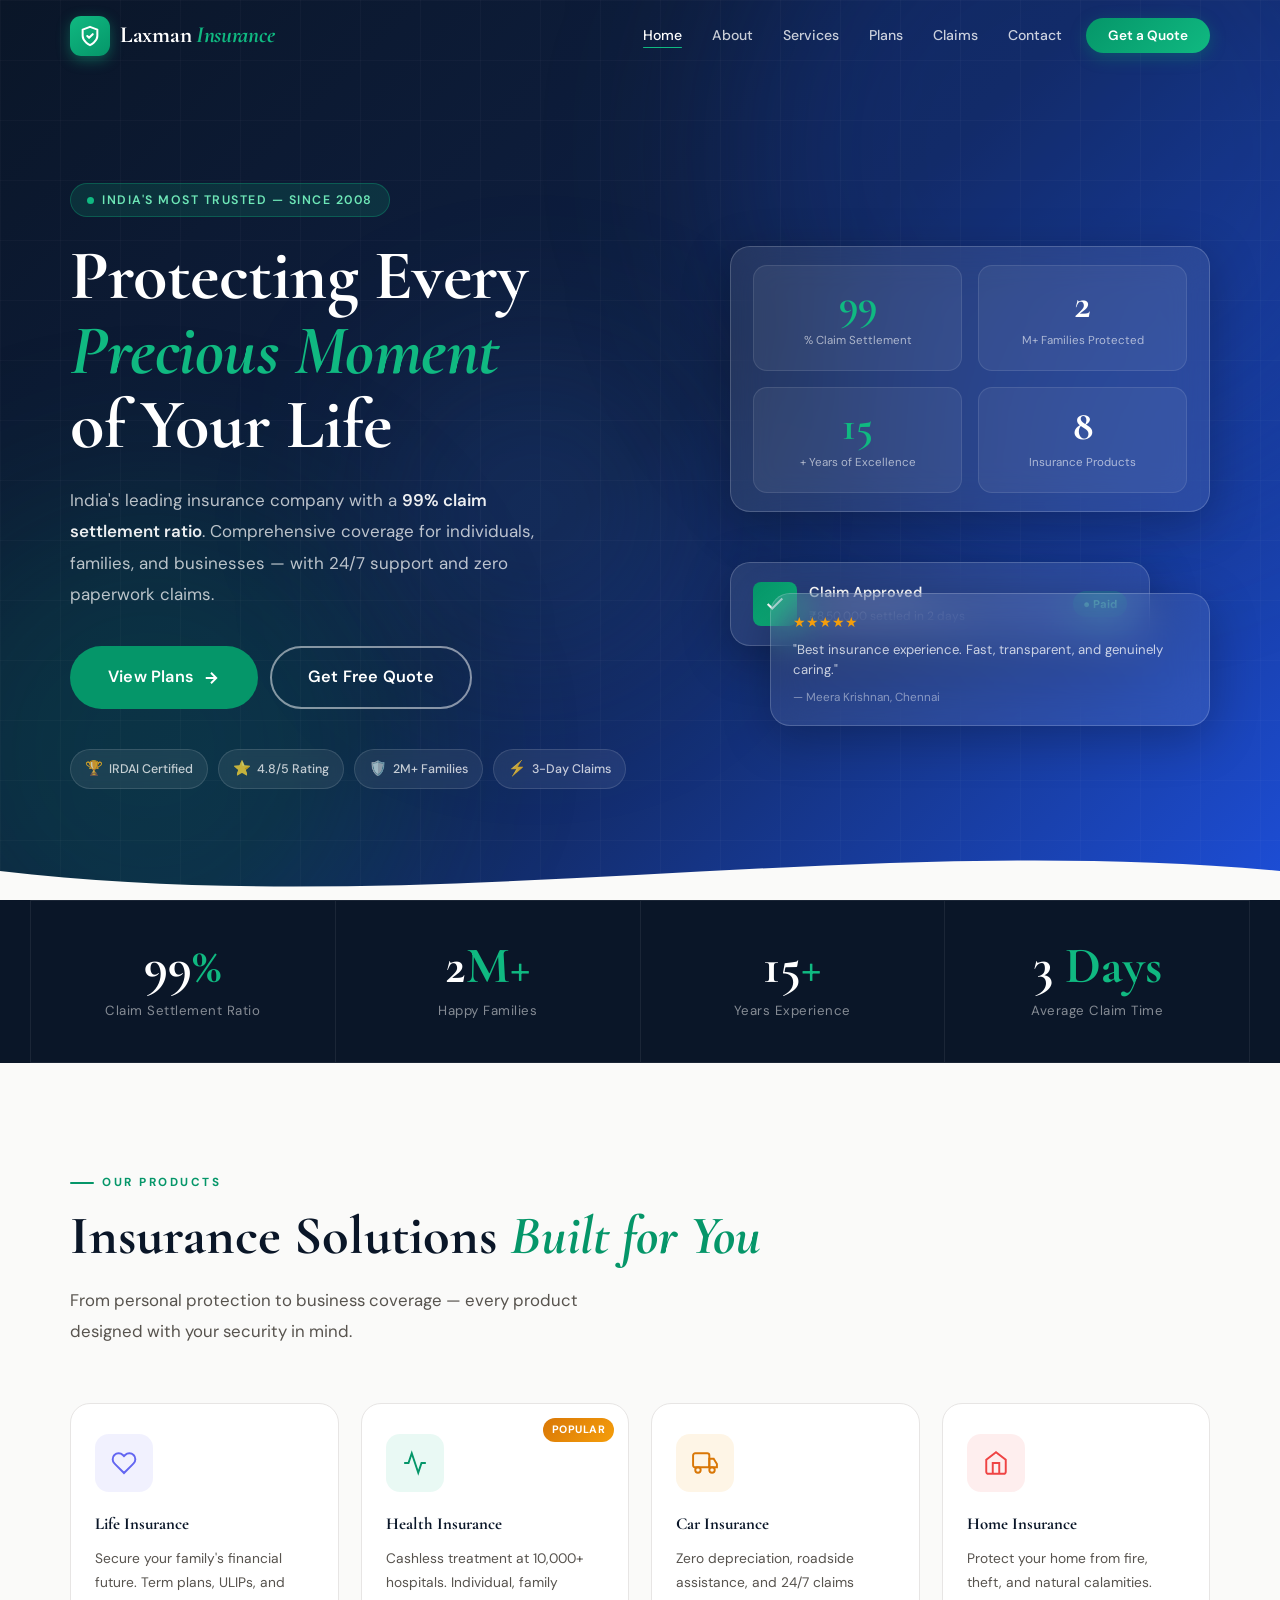
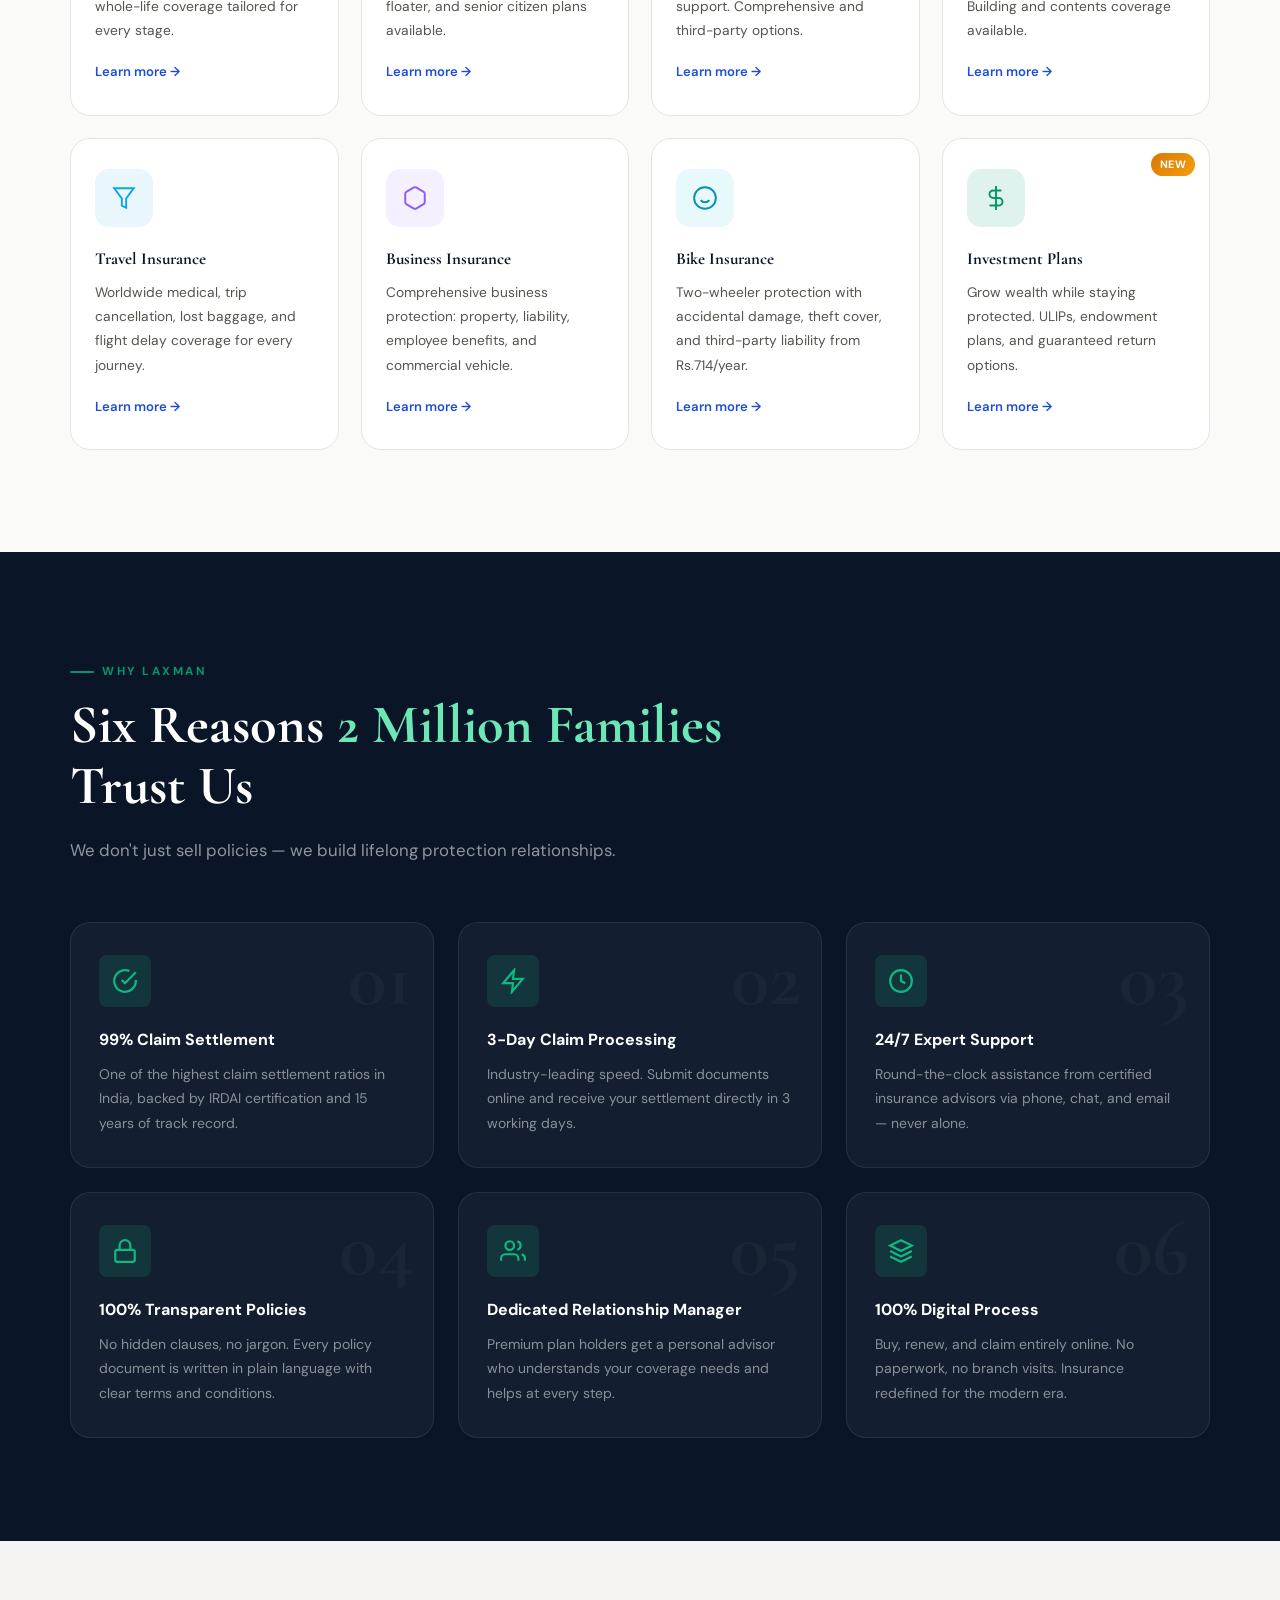
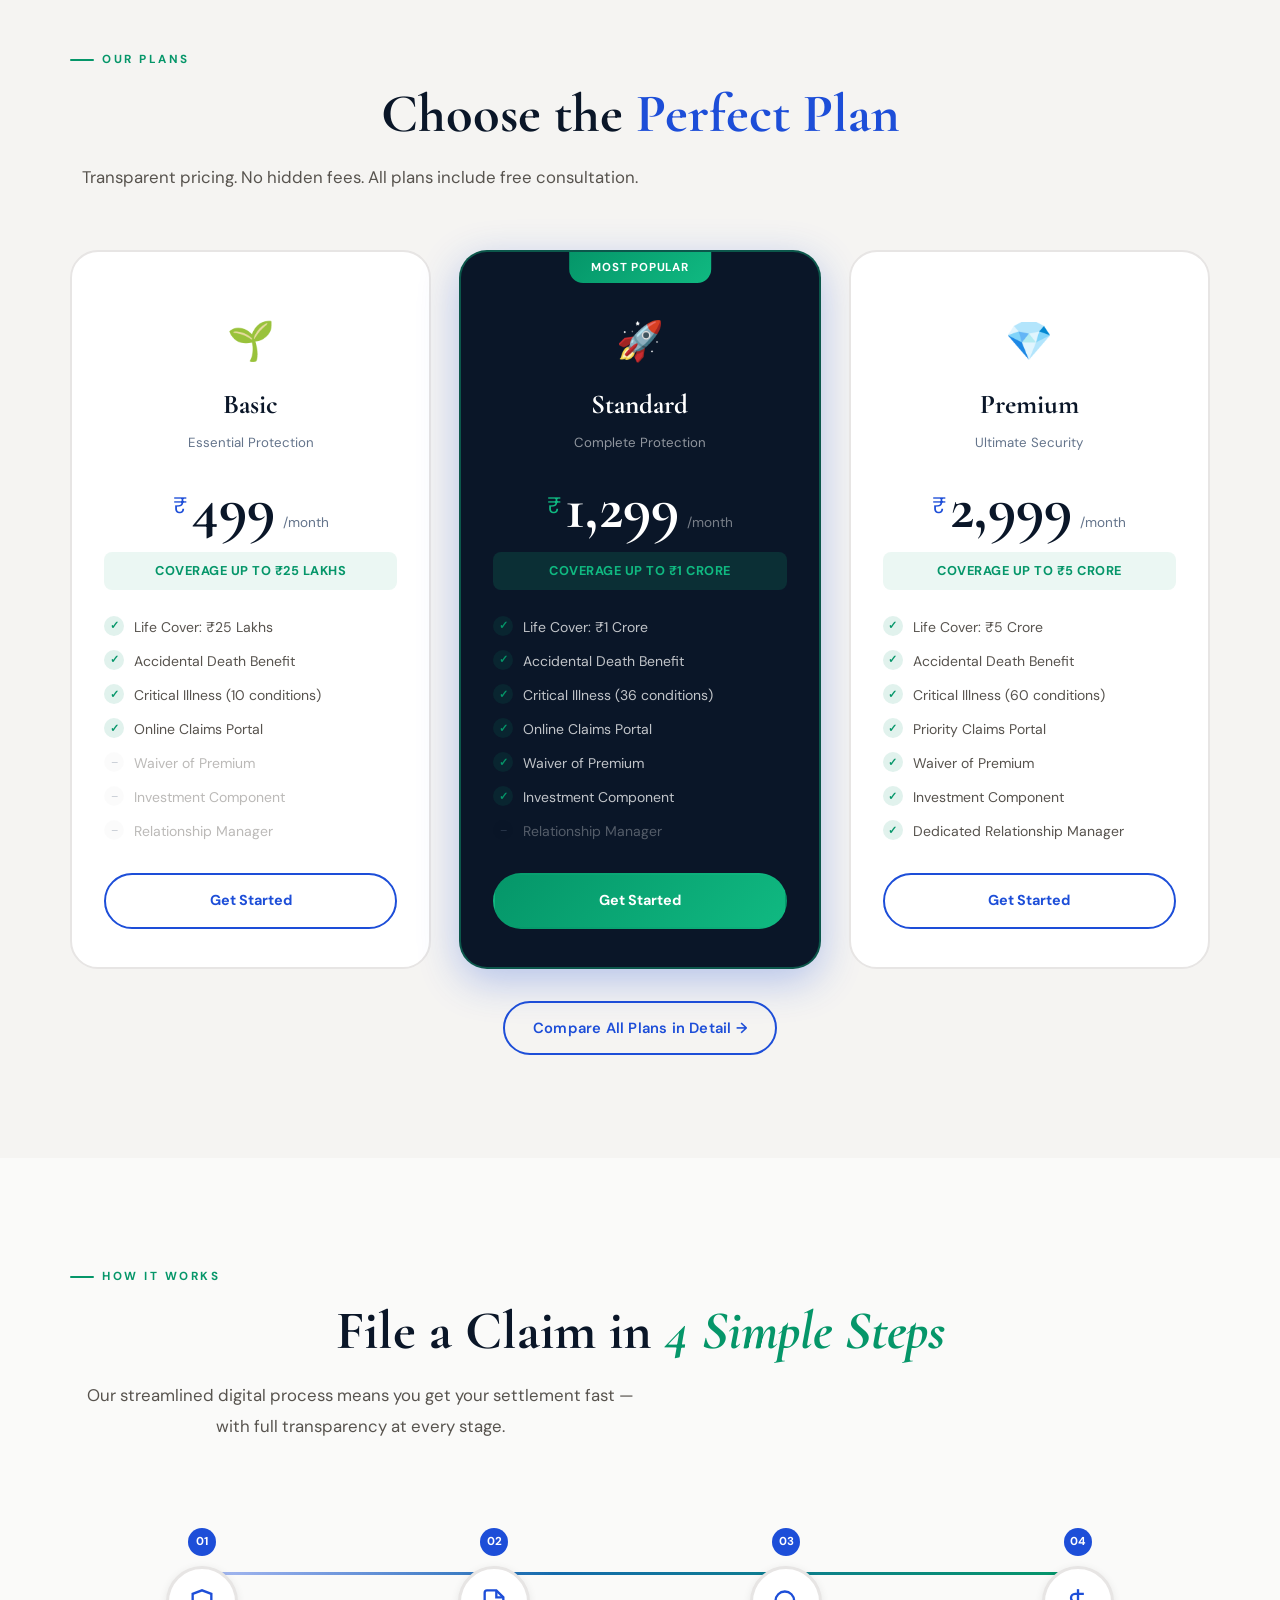
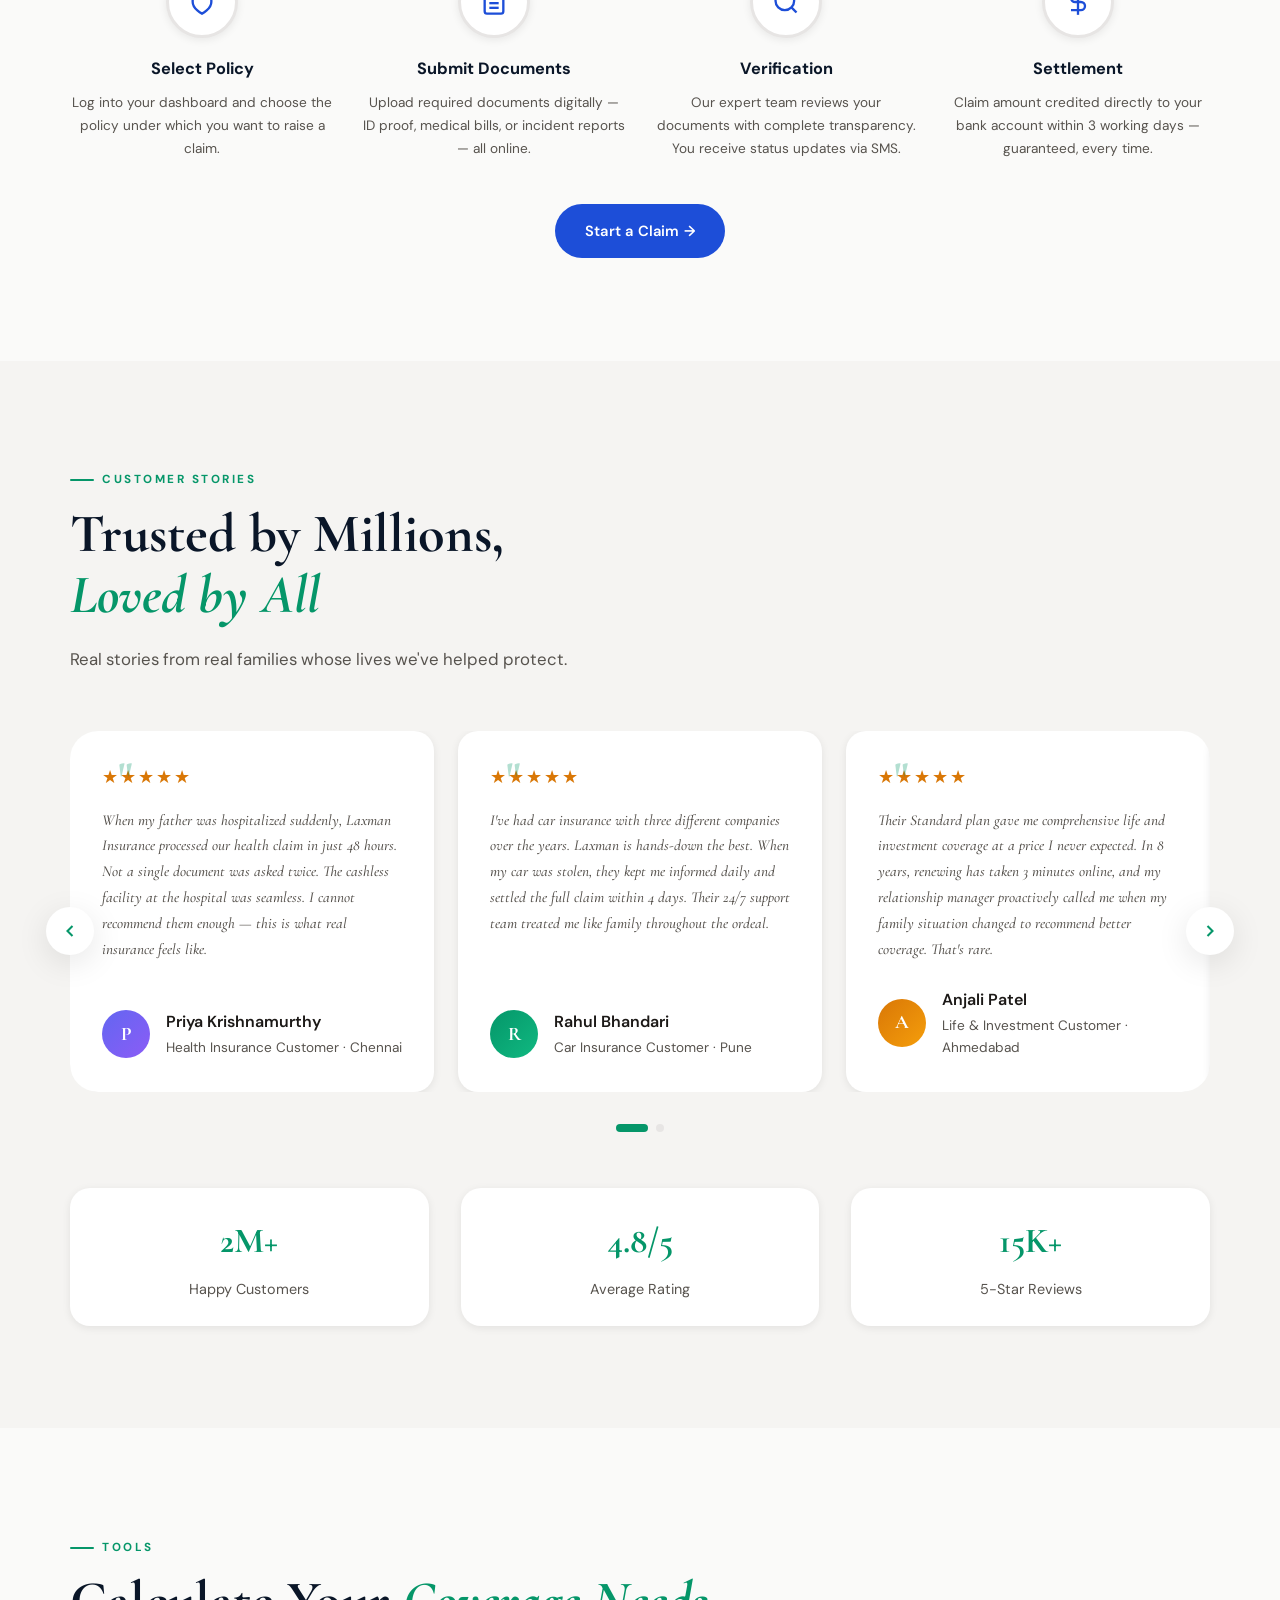
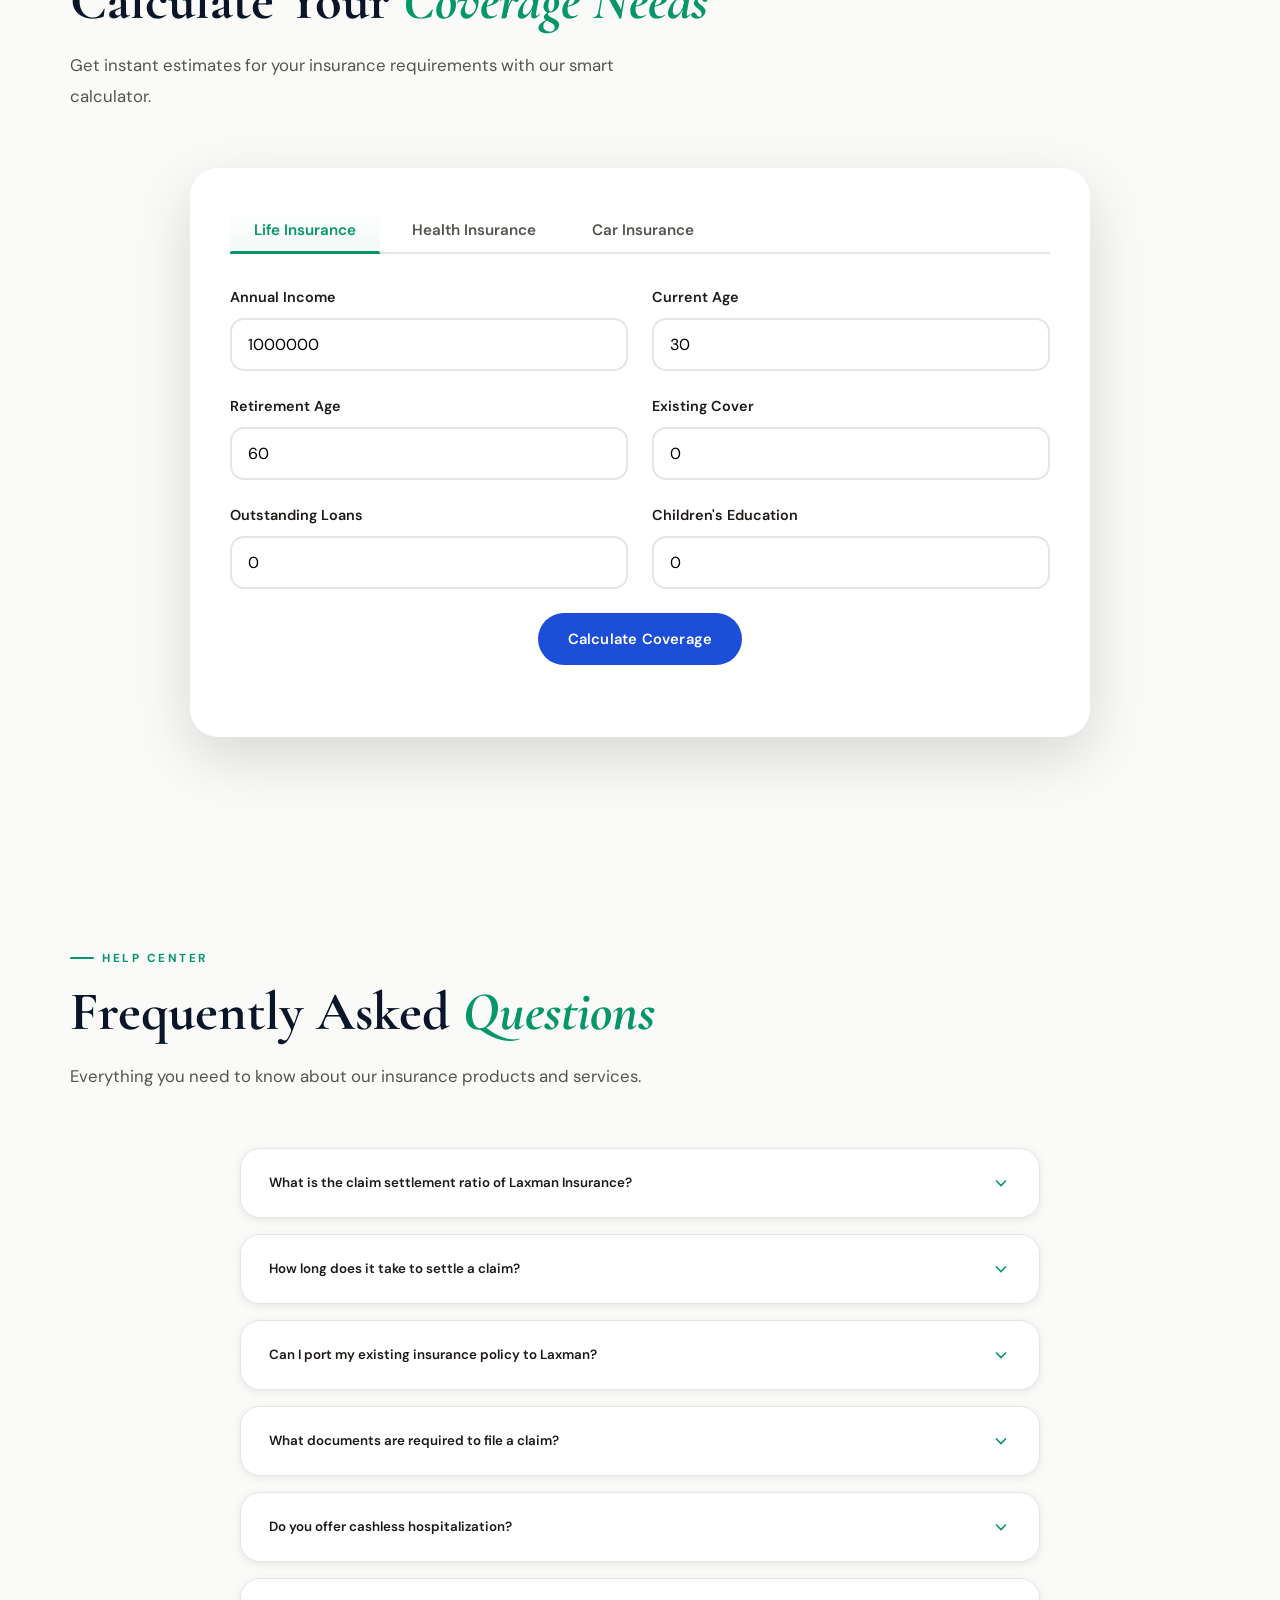
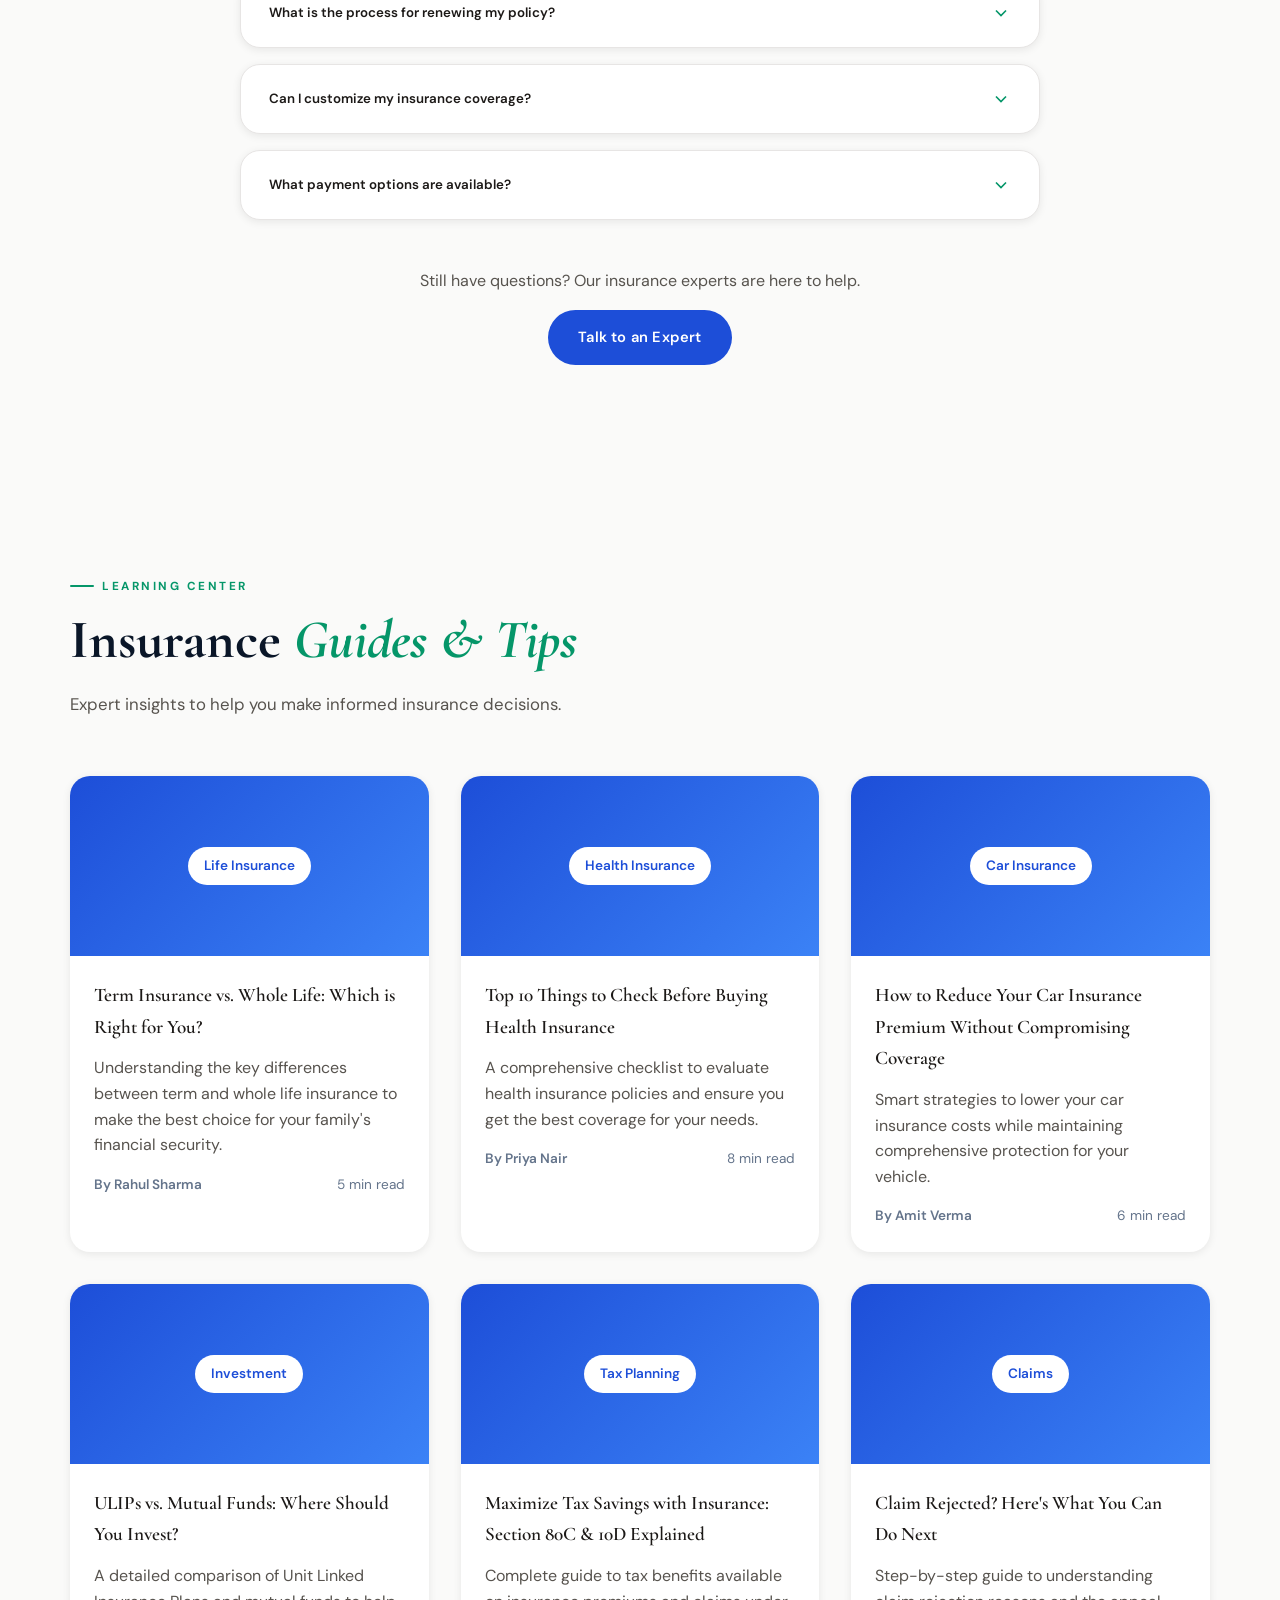
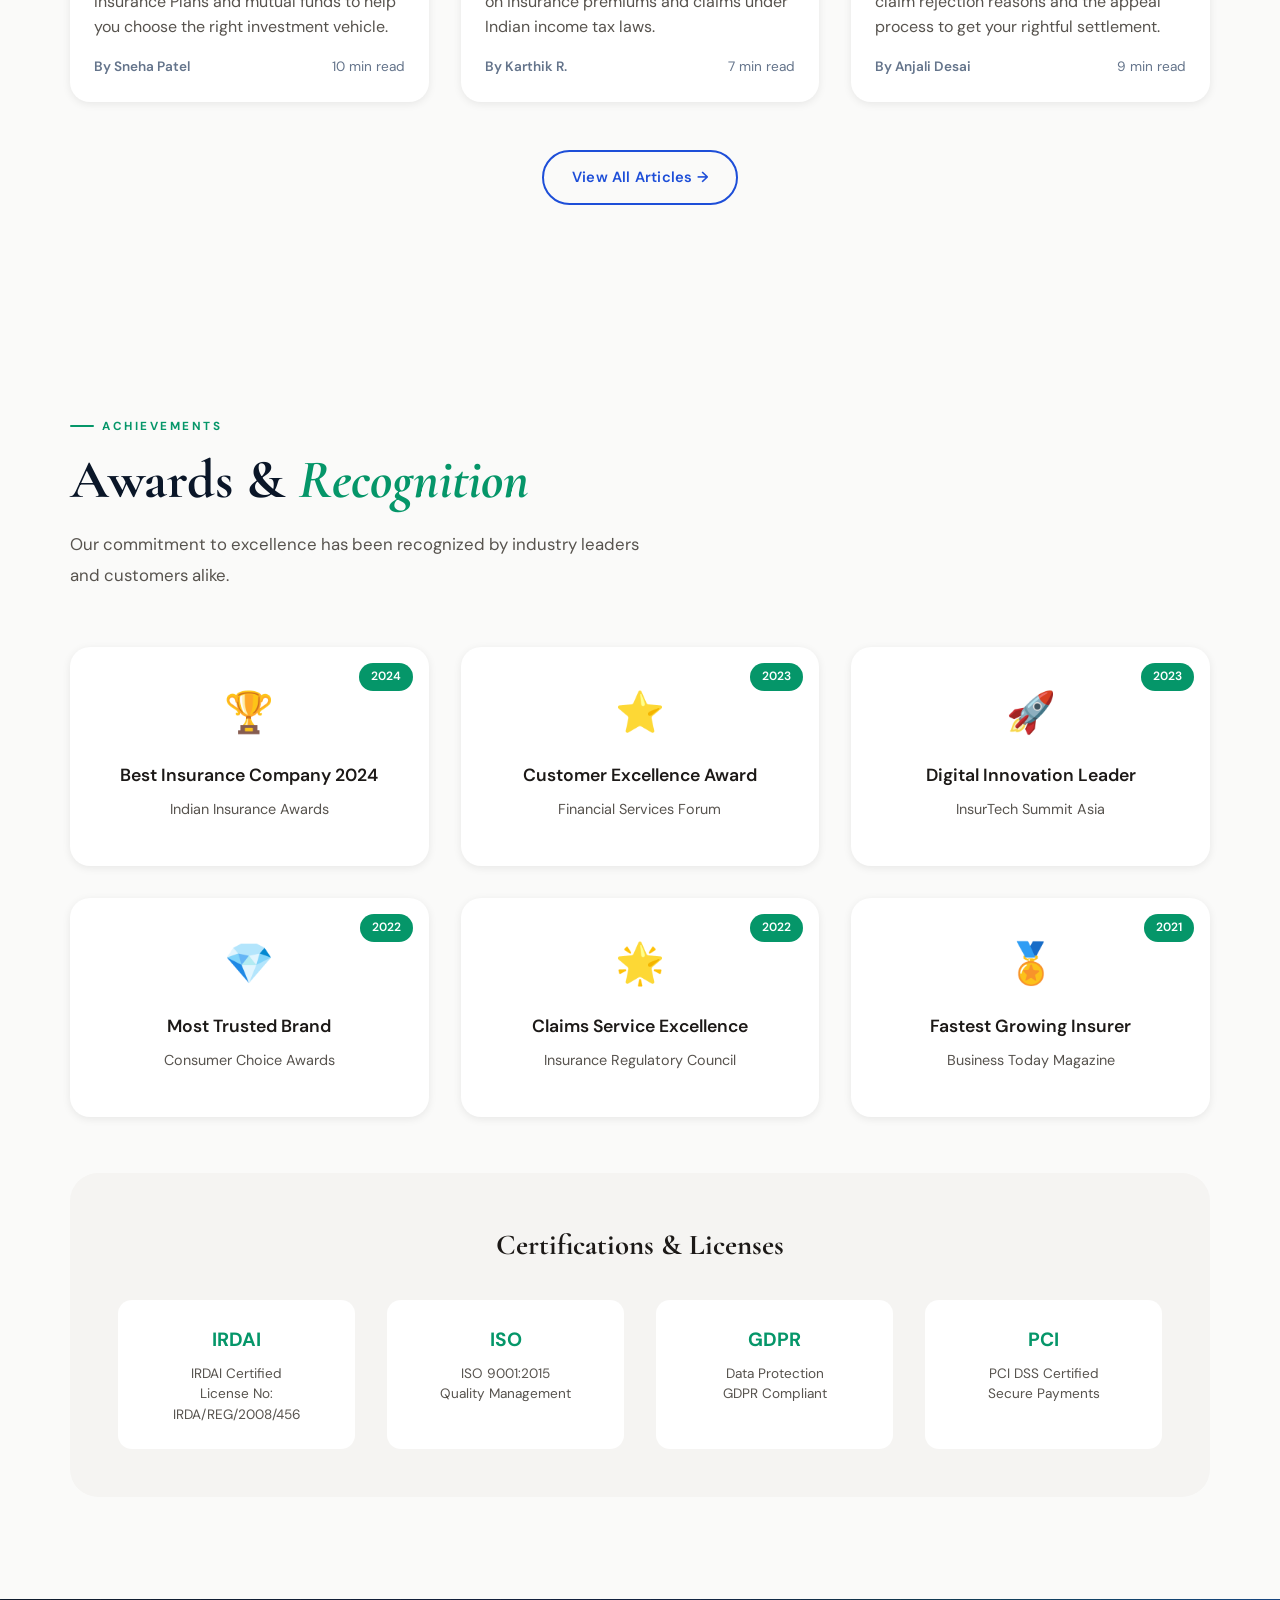
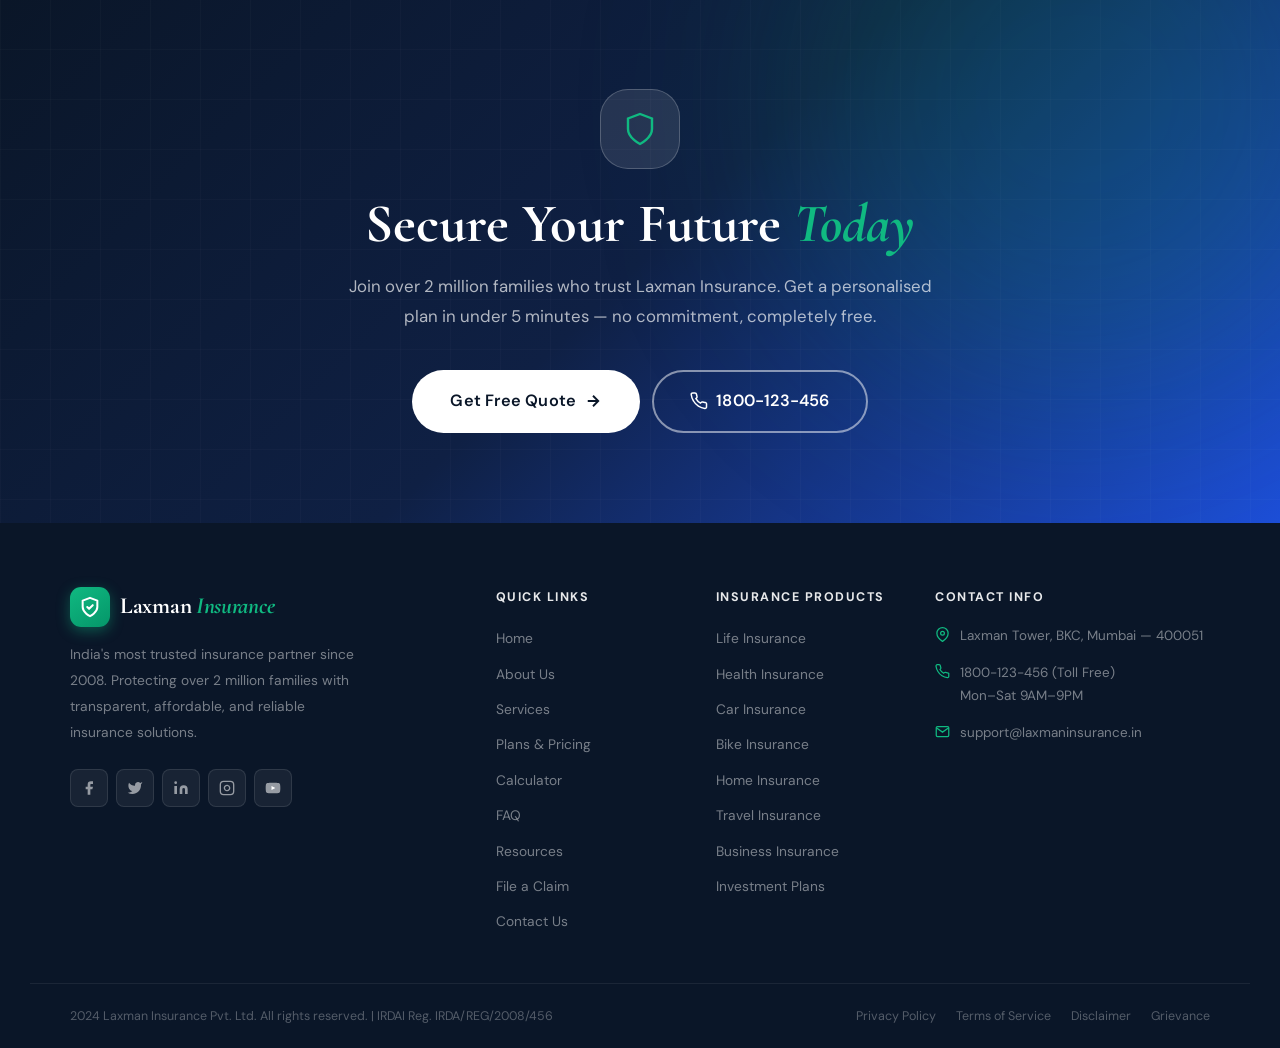
==== index.html @ ccdeed7c "testimonial section are updated" ====
<!DOCTYPE html>
<html lang="en">
<head>
  <meta charset="UTF-8"/>
  <meta name="viewport" content="width=device-width, initial-scale=1.0"/>
  <title>Laxman Insurance — Complete Protection for Every Stage of Life</title>
  <meta name="description" content="India's most trusted insurance company. 99% claim settlement, 2M+ families protected. Life, Health, Car, Home, Travel & Business Insurance."/>
  <link rel="preconnect" href="https://fonts.googleapis.com"/>
  <link rel="preconnect" href="https://fonts.gstatic.com" crossorigin/>
  <link href="https://fonts.googleapis.com/css2?family=Cormorant+Garamond:ital,wght@0,500;0,600;0,700;1,400;1,600&family=DM+Sans:opsz,wght@9..40,300;9..40,400;9..40,500;9..40,600;9..40,700&display=swap" rel="stylesheet"/>
  <link rel="stylesheet" href="css/style.css"/>
</head>
<body>

<!-- NAVBAR -->
<nav class="navbar" id="navbar">
  <div class="nav-container">
    <a href="index.html" class="nav-logo">
      <span class="logo-shield">
        <svg viewBox="0 0 24 24" fill="none" stroke="#fff" stroke-width="2.2" stroke-linecap="round" stroke-linejoin="round"><path d="M12 22s8-4 8-10V5l-8-3-8 3v7c0 6 8 10 8 10z"/><polyline points="9 12 11 14 15 10"/></svg>
      </span>
      <span class="logo-name">Laxman<span> Insurance</span></span>
    </a>
    <ul class="nav-links" id="navLinks">
      <li><a href="index.html"    class="nav-link active">Home</a></li>
      <li><a href="about.html"   class="nav-link">About</a></li>
      <li><a href="services.html"class="nav-link">Services</a></li>
      <li><a href="plans.html"   class="nav-link">Plans</a></li>
      <li><a href="claims.html"  class="nav-link">Claims</a></li>
  
      <li><a href="contact.html" class="nav-link">Contact</a></li>
      <li><a href="contact.html" class="nav-cta">Get a Quote</a></li>
    </ul>
    <button class="hamburger" id="hamburger" aria-label="Toggle menu">
      <span></span><span></span><span></span>
    </button>
  </div>
</nav>

<!-- HERO -->
<section class="hero" id="home">
  <div class="hero-mesh">
    <div class="mesh-orb mesh-orb-1"></div>
    <div class="mesh-orb mesh-orb-2"></div>
    <div class="mesh-orb mesh-orb-3"></div>
  </div>
  <div class="hero-inner">
    <!-- LEFT CONTENT -->
    <div class="hero-content">
      <div class="hero-eyebrow" data-reveal>
        <span class="eyebrow-dot"></span>
        India's Most Trusted — Since 2008
      </div>
      <h1 class="hero-headline" data-reveal>
        Protecting Every<br/>
        <span class="line-italic">Precious Moment</span><br/>
        of Your Life
      </h1>
      <p class="hero-body" data-reveal>
        India's leading insurance company with a <strong>99% claim settlement ratio</strong>. Comprehensive coverage for individuals, families, and businesses — with 24/7 support and zero paperwork claims.
      </p>
      <div class="hero-actions" data-reveal>
        <a href="plans.html" class="btn btn-emerald btn-lg">
          View Plans
          <svg width="18" height="18" viewBox="0 0 24 24" fill="none" stroke="currentColor" stroke-width="2.5"><path d="M5 12h14M12 5l7 7-7 7"/></svg>
        </a>
        <a href="contact.html" class="btn btn-outline-white btn-lg">Get Free Quote</a>
      </div>
      <div class="hero-trust-row" data-reveal>
        <span class="trust-chip"><span class="chip-icon">🏆</span> IRDAI Certified</span>
        <span class="trust-chip"><span class="chip-icon">⭐</span> 4.8/5 Rating</span>
        <span class="trust-chip"><span class="chip-icon">🛡️</span> 2M+ Families</span>
        <span class="trust-chip"><span class="chip-icon">⚡</span> 3-Day Claims</span>
      </div>
    </div>

    <!-- RIGHT VISUAL -->
    <div class="hero-visual" data-reveal>
      <div class="hv-card hv-main">
        <div class="hv-stat">
          <span class="hv-stat-num green" data-count="99">0</span>
          <span class="hv-stat-label">% Claim Settlement</span>
        </div>
        <div class="hv-stat">
          <span class="hv-stat-num" data-count="2">0</span>
          <span class="hv-stat-label">M+ Families Protected</span>
        </div>
        <div class="hv-stat">
          <span class="hv-stat-num green" data-count="15">0</span>
          <span class="hv-stat-label">+ Years of Excellence</span>
        </div>
        <div class="hv-stat">
          <span class="hv-stat-num" data-count="8">0</span>
          <span class="hv-stat-label">Insurance Products</span>
        </div>
      </div>
      <div class="hv-card hv-claim" style="display:flex">
        <div class="hv-claim-icon">
          <svg width="22" height="22" viewBox="0 0 24 24" fill="none" stroke="#fff" stroke-width="2.2"><polyline points="20 6 9 17 4 12"/></svg>
        </div>
        <div>
          <div class="hv-claim-title">Claim Approved</div>
          <div class="hv-claim-sub">₹8,50,000 settled in 2 days</div>
        </div>
        <span class="hv-claim-badge">● Paid</span>
      </div>
      <div class="hv-card hv-review" style="display:flex">
        <div class="hv-review-stars">★★★★★</div>
        <div class="hv-review-text">"Best insurance experience. Fast, transparent, and genuinely caring."</div>
        <div class="hv-review-author">— Meera Krishnan, Chennai</div>
      </div>
    </div>
  </div>

  <div class="hero-wave">
    <svg viewBox="0 0 1440 70" preserveAspectRatio="none" fill="none">
      <path d="M0,40 C480,90 960,0 1440,40 L1440,70 L0,70 Z" fill="#fafaf9"/>
    </svg>
  </div>
</section>

<!-- STATS BAND -->
<div class="stats-band" id="about">
  <div class="stats-band-inner">
    <div class="stat-cell" data-reveal>
      <div class="stat-num"><span data-count="99">0</span><span class="stat-suffix">%</span></div>
      <div class="stat-lbl">Claim Settlement Ratio</div>
    </div>
    <div class="stat-cell" data-reveal>
      <div class="stat-num"><span data-count="2">0</span><span class="stat-suffix">M+</span></div>
      <div class="stat-lbl">Happy Families</div>
    </div>
    <div class="stat-cell" data-reveal>
      <div class="stat-num"><span data-count="15">0</span><span class="stat-suffix">+</span></div>
      <div class="stat-lbl">Years Experience</div>
    </div>
    <div class="stat-cell" data-reveal>
      <div class="stat-num"><span data-count="3">0</span><span class="stat-suffix"> Days</span></div>
      <div class="stat-lbl">Average Claim Time</div>
    </div>
  </div>
</div>

<!-- SERVICES -->
<section class="section services" id="services">
  <div class="container">
    <div class="section-label" data-reveal>Our Products</div>
    <h2 class="section-title" data-reveal>Insurance Solutions <span class="em">Built for You</span></h2>
    <p class="section-sub" data-reveal>From personal protection to business coverage — every product designed with your security in mind.</p>

    <div class="services-grid">
      <div class="svc-card" data-reveal style="--icon-bg:rgba(99,102,241,.09);--icon-color:#6366f1;--grad-blue:linear-gradient(90deg,#6366f1,#8b5cf6)">
        <div class="svc-icon">
          <svg width="26" height="26" viewBox="0 0 24 24" fill="none" stroke="currentColor" stroke-width="1.8"><path d="M20.84 4.61a5.5 5.5 0 0 0-7.78 0L12 5.67l-1.06-1.06a5.5 5.5 0 0 0-7.78 7.78l1.06 1.06L12 21.23l7.78-7.78 1.06-1.06a5.5 5.5 0 0 0 0-7.78z"/></svg>
        </div>
        <h3>Life Insurance</h3>
        <p>Secure your family's financial future. Term plans, ULIPs, and whole-life coverage tailored for every stage.</p>
        <a href="services.html" class="svc-link">Learn more →</a>
      </div>

      <div class="svc-card" data-reveal style="--icon-bg:rgba(16,185,129,.09);--icon-color:#059669;--grad-blue:linear-gradient(90deg,#10b981,#059669)">
        <div class="svc-icon">
          <svg width="26" height="26" viewBox="0 0 24 24" fill="none" stroke="currentColor" stroke-width="1.8"><path d="M22 12h-4l-3 9L9 3l-3 9H2"/></svg>
        </div>
        <h3>Health Insurance</h3>
        <p>Cashless treatment at 10,000+ hospitals. Individual, family floater, and senior citizen plans available.</p>
        <a href="services.html" class="svc-link">Learn more →</a>
        <div class="svc-hot">Popular</div>
      </div>

      <div class="svc-card" data-reveal style="--icon-bg:rgba(245,158,11,.1);--icon-color:#d97706;--grad-blue:linear-gradient(90deg,#f59e0b,#d97706)">
        <div class="svc-icon">
          <svg width="26" height="26" viewBox="0 0 24 24" fill="none" stroke="currentColor" stroke-width="1.8"><rect x="1" y="3" width="15" height="13" rx="2"/><path d="M16 8h4l3 5v3h-7V8z"/><circle cx="5.5" cy="18.5" r="2.5"/><circle cx="18.5" cy="18.5" r="2.5"/></svg>
        </div>
        <h3>Car Insurance</h3>
        <p>Zero depreciation, roadside assistance, and 24/7 claims support. Comprehensive and third-party options.</p>
        <a href="services.html" class="svc-link">Learn more →</a>
      </div>

      <div class="svc-card" data-reveal style="--icon-bg:rgba(239,68,68,.09);--icon-color:#ef4444;--grad-blue:linear-gradient(90deg,#ef4444,#dc2626)">
        <div class="svc-icon">
          <svg width="26" height="26" viewBox="0 0 24 24" fill="none" stroke="currentColor" stroke-width="1.8"><path d="M3 9l9-7 9 7v11a2 2 0 0 1-2 2H5a2 2 0 0 1-2-2z"/><polyline points="9 22 9 12 15 12 15 22"/></svg>
        </div>
        <h3>Home Insurance</h3>
        <p>Protect your home from fire, theft, and natural calamities. Building and contents coverage available.</p>
        <a href="services.html" class="svc-link">Learn more →</a>
      </div>

      <div class="svc-card" data-reveal style="--icon-bg:rgba(14,165,233,.09);--icon-color:#0ea5e9;--grad-blue:linear-gradient(90deg,#0ea5e9,#0284c7)">
        <div class="svc-icon">
          <svg width="26" height="26" viewBox="0 0 24 24" fill="none" stroke="currentColor" stroke-width="1.8"><path d="M21 3H3l7 9.46V19l4 2V12.46L21 3z"/></svg>
        </div>
        <h3>Travel Insurance</h3>
        <p>Worldwide medical, trip cancellation, lost baggage, and flight delay coverage for every journey.</p>
        <a href="services.html" class="svc-link">Learn more →</a>
      </div>

      <div class="svc-card" data-reveal style="--icon-bg:rgba(139,92,246,.09);--icon-color:#8b5cf6;--grad-blue:linear-gradient(90deg,#8b5cf6,#7c3aed)">
        <div class="svc-icon">
          <svg width="26" height="26" viewBox="0 0 24 24" fill="none" stroke="currentColor" stroke-width="1.8"><path d="M21 16V8a2 2 0 0 0-1-1.73l-7-4a2 2 0 0 0-2 0l-7 4A2 2 0 0 0 3 8v8a2 2 0 0 0 1 1.73l7 4a2 2 0 0 0 2 0l7-4A2 2 0 0 0 21 16z"/></svg>
        </div>
        <h3>Business Insurance</h3>
        <p>Comprehensive business protection: property, liability, employee benefits, and commercial vehicle.</p>
        <a href="services.html" class="svc-link">Learn more →</a>
      </div>

      <div class="svc-card" data-reveal style="--icon-bg:rgba(6,182,212,.09);--icon-color:#0891b2;--grad-blue:linear-gradient(90deg,#06b6d4,#0891b2)">
        <div class="svc-icon">
          <svg width="26" height="26" viewBox="0 0 24 24" fill="none" stroke="currentColor" stroke-width="1.8"><circle cx="12" cy="12" r="10"/><path d="M8 14s1.5 2 4 2 4-2 4-2"/><line x1="9" y1="9" x2="9.01" y2="9"/><line x1="15" y1="9" x2="15.01" y2="9"/></svg>
        </div>
        <h3>Bike Insurance</h3>
        <p>Two-wheeler protection with accidental damage, theft cover, and third-party liability from Rs.714/year.</p>
        <a href="services.html" class="svc-link">Learn more →</a>
      </div>

      <div class="svc-card" data-reveal style="--icon-bg:rgba(5,150,105,.12);--icon-color:#059669;--grad-blue:linear-gradient(90deg,#059669,#047857)">
        <div class="svc-icon">
          <svg width="26" height="26" viewBox="0 0 24 24" fill="none" stroke="currentColor" stroke-width="1.8"><line x1="12" y1="1" x2="12" y2="23"/><path d="M17 5H9.5a3.5 3.5 0 0 0 0 7h5a3.5 3.5 0 0 1 0 7H6"/></svg>
        </div>
        <h3>Investment Plans</h3>
        <p>Grow wealth while staying protected. ULIPs, endowment plans, and guaranteed return options.</p>
        <a href="services.html" class="svc-link">Learn more →</a>
        <div class="svc-hot">New</div>
      </div>
    </div>
  </div>
</section>

<!-- WHY CHOOSE US -->
<section class="section why" id="why">
  <div class="container">
    <div class="section-label" data-reveal>Why Laxman</div>
    <h2 class="section-title" data-reveal>Six Reasons <span class="accent" style="color:#6ee7b7">2 Million Families</span><br/>Trust Us</h2>
    <p class="section-sub" data-reveal>We don't just sell policies — we build lifelong protection relationships.</p>

    <div class="why-grid">
      <div class="why-card" data-reveal>
        <div class="why-number">01</div>
        <div class="why-icon">
          <svg width="26" height="26" viewBox="0 0 24 24" fill="none" stroke="currentColor" stroke-width="2"><path d="M22 11.08V12a10 10 0 1 1-5.93-9.14"/><polyline points="22 4 12 14.01 9 11.01"/></svg>
        </div>
        <h4>99% Claim Settlement</h4>
        <p>One of the highest claim settlement ratios in India, backed by IRDAI certification and 15 years of track record.</p>
      </div>
      <div class="why-card" data-reveal>
        <div class="why-number">02</div>
        <div class="why-icon">
          <svg width="26" height="26" viewBox="0 0 24 24" fill="none" stroke="currentColor" stroke-width="2"><polygon points="13 2 3 14 12 14 11 22 21 10 12 10 13 2"/></svg>
        </div>
        <h4>3-Day Claim Processing</h4>
        <p>Industry-leading speed. Submit documents online and receive your settlement directly in 3 working days.</p>
      </div>
      <div class="why-card" data-reveal>
        <div class="why-number">03</div>
        <div class="why-icon">
          <svg width="26" height="26" viewBox="0 0 24 24" fill="none" stroke="currentColor" stroke-width="2"><circle cx="12" cy="12" r="10"/><polyline points="12 6 12 12 16 14"/></svg>
        </div>
        <h4>24/7 Expert Support</h4>
        <p>Round-the-clock assistance from certified insurance advisors via phone, chat, and email — never alone.</p>
      </div>
      <div class="why-card" data-reveal>
        <div class="why-number">04</div>
        <div class="why-icon">
          <svg width="26" height="26" viewBox="0 0 24 24" fill="none" stroke="currentColor" stroke-width="2"><rect x="3" y="11" width="18" height="11" rx="2"/><path d="M7 11V7a5 5 0 0 1 10 0v4"/></svg>
        </div>
        <h4>100% Transparent Policies</h4>
        <p>No hidden clauses, no jargon. Every policy document is written in plain language with clear terms and conditions.</p>
      </div>
      <div class="why-card" data-reveal>
        <div class="why-number">05</div>
        <div class="why-icon">
          <svg width="26" height="26" viewBox="0 0 24 24" fill="none" stroke="currentColor" stroke-width="2"><path d="M17 21v-2a4 4 0 0 0-4-4H5a4 4 0 0 0-4 4v2"/><circle cx="9" cy="7" r="4"/><path d="M23 21v-2a4 4 0 0 0-3-3.87"/><path d="M16 3.13a4 4 0 0 1 0 7.75"/></svg>
        </div>
        <h4>Dedicated Relationship Manager</h4>
        <p>Premium plan holders get a personal advisor who understands your coverage needs and helps at every step.</p>
      </div>
      <div class="why-card" data-reveal>
        <div class="why-number">06</div>
        <div class="why-icon">
          <svg width="26" height="26" viewBox="0 0 24 24" fill="none" stroke="currentColor" stroke-width="2"><path d="M12 2L2 7l10 5 10-5-10-5z"/><path d="M2 17l10 5 10-5"/><path d="M2 12l10 5 10-5"/></svg>
        </div>
        <h4>100% Digital Process</h4>
        <p>Buy, renew, and claim entirely online. No paperwork, no branch visits. Insurance redefined for the modern era.</p>
      </div>
    </div>
  </div>
</section>

<!-- PLANS PREVIEW -->
<section class="section plans" id="plans">
  <div class="container">
    <div class="section-label" data-reveal>Our Plans</div>
    <h2 class="section-title text-center" data-reveal>Choose the <span class="accent">Perfect Plan</span></h2>
    <p class="section-sub text-center" data-reveal>Transparent pricing. No hidden fees. All plans include free consultation.</p>

    <div class="plans-grid">
      <!-- BASIC -->
      <div class="plan-card" data-reveal>
        <div class="plan-header">
          <div class="plan-emoji">🌱</div>
          <div class="plan-name">Basic</div>
          <div class="plan-tagline">Essential Protection</div>
        </div>
        <div class="plan-price">
          <span class="plan-price-currency">₹</span>
          <span class="plan-price-num">499</span>
          <span class="plan-price-period">/month</span>
        </div>
        <div class="plan-coverage">Coverage up to ₹25 Lakhs</div>
        <ul class="plan-features">
          <li class="plan-feat plan-feat-yes">Life Cover: ₹25 Lakhs</li>
          <li class="plan-feat plan-feat-yes">Accidental Death Benefit</li>
          <li class="plan-feat plan-feat-yes">Critical Illness (10 conditions)</li>
          <li class="plan-feat plan-feat-yes">Online Claims Portal</li>
          <li class="plan-feat plan-feat-no">Waiver of Premium</li>
          <li class="plan-feat plan-feat-no">Investment Component</li>
          <li class="plan-feat plan-feat-no">Relationship Manager</li>
        </ul>
        <a href="contact.html" class="plan-btn plan-btn-default">Get Started</a>
      </div>

      <!-- STANDARD — FEATURED -->
      <div class="plan-card plan-featured" data-reveal>
        <div class="plan-badge">Most Popular</div>
        <div class="plan-header">
          <div class="plan-emoji">🚀</div>
          <div class="plan-name">Standard</div>
          <div class="plan-tagline">Complete Protection</div>
        </div>
        <div class="plan-price">
          <span class="plan-price-currency">₹</span>
          <span class="plan-price-num">1,299</span>
          <span class="plan-price-period">/month</span>
        </div>
        <div class="plan-coverage">Coverage up to ₹1 Crore</div>
        <ul class="plan-features">
          <li class="plan-feat plan-feat-yes">Life Cover: ₹1 Crore</li>
          <li class="plan-feat plan-feat-yes">Accidental Death Benefit</li>
          <li class="plan-feat plan-feat-yes">Critical Illness (36 conditions)</li>
          <li class="plan-feat plan-feat-yes">Online Claims Portal</li>
          <li class="plan-feat plan-feat-yes">Waiver of Premium</li>
          <li class="plan-feat plan-feat-yes">Investment Component</li>
          <li class="plan-feat plan-feat-no">Relationship Manager</li>
        </ul>
        <a href="contact.html" class="plan-btn plan-btn-featured">Get Started</a>
      </div>

      <!-- PREMIUM -->
      <div class="plan-card" data-reveal>
        <div class="plan-header">
          <div class="plan-emoji">💎</div>
          <div class="plan-name">Premium</div>
          <div class="plan-tagline">Ultimate Security</div>
        </div>
        <div class="plan-price">
          <span class="plan-price-currency">₹</span>
          <span class="plan-price-num">2,999</span>
          <span class="plan-price-period">/month</span>
        </div>
        <div class="plan-coverage">Coverage up to ₹5 Crore</div>
        <ul class="plan-features">
          <li class="plan-feat plan-feat-yes">Life Cover: ₹5 Crore</li>
          <li class="plan-feat plan-feat-yes">Accidental Death Benefit</li>
          <li class="plan-feat plan-feat-yes">Critical Illness (60 conditions)</li>
          <li class="plan-feat plan-feat-yes">Priority Claims Portal</li>
          <li class="plan-feat plan-feat-yes">Waiver of Premium</li>
          <li class="plan-feat plan-feat-yes">Investment Component</li>
          <li class="plan-feat plan-feat-yes">Dedicated Relationship Manager</li>
        </ul>
        <a href="contact.html" class="plan-btn plan-btn-default">Get Started</a>
      </div>
    </div>
    <p style="text-align:center;margin-top:32px"><a href="plans.html" class="btn btn-outline">Compare All Plans in Detail →</a></p>
  </div>
</section>

<!-- CLAIMS PROCESS -->
<section class="section claims-page" id="claims">
  <div class="container">
    <div class="section-label" data-reveal>How It Works</div>
    <h2 class="section-title text-center" data-reveal>File a Claim in <span class="em">4 Simple Steps</span></h2>
    <p class="section-sub text-center" data-reveal>Our streamlined digital process means you get your settlement fast — with full transparency at every stage.</p>

    <div class="timeline-wrap">
      <div class="timeline-connector"></div>
      <div class="tl-grid">
        <div class="tl-step" data-reveal>
          <div class="tl-step-num">01</div>
          <div class="tl-step-icon">
            <svg width="28" height="28" viewBox="0 0 24 24" fill="none" stroke="currentColor" stroke-width="2"><path d="M12 22s8-4 8-10V5l-8-3-8 3v7c0 6 8 10 8 10z"/></svg>
          </div>
          <h4>Select Policy</h4>
          <p>Log into your dashboard and choose the policy under which you want to raise a claim.</p>
        </div>
        <div class="tl-step" data-reveal>
          <div class="tl-step-num">02</div>
          <div class="tl-step-icon">
            <svg width="28" height="28" viewBox="0 0 24 24" fill="none" stroke="currentColor" stroke-width="2"><path d="M14 2H6a2 2 0 0 0-2 2v16a2 2 0 0 0 2 2h12a2 2 0 0 0 2-2V8z"/><polyline points="14 2 14 8 20 8"/><line x1="16" y1="13" x2="8" y2="13"/><line x1="16" y1="17" x2="8" y2="17"/></svg>
          </div>
          <h4>Submit Documents</h4>
          <p>Upload required documents digitally — ID proof, medical bills, or incident reports — all online.</p>
        </div>
        <div class="tl-step" data-reveal>
          <div class="tl-step-num">03</div>
          <div class="tl-step-icon">
            <svg width="28" height="28" viewBox="0 0 24 24" fill="none" stroke="currentColor" stroke-width="2"><circle cx="11" cy="11" r="8"/><line x1="21" y1="21" x2="16.65" y2="16.65"/></svg>
          </div>
          <h4>Verification</h4>
          <p>Our expert team reviews your documents with complete transparency. You receive status updates via SMS.</p>
        </div>
        <div class="tl-step" data-reveal>
          <div class="tl-step-num">04</div>
          <div class="tl-step-icon">
            <svg width="28" height="28" viewBox="0 0 24 24" fill="none" stroke="currentColor" stroke-width="2"><line x1="12" y1="1" x2="12" y2="23"/><path d="M17 5H9.5a3.5 3.5 0 0 0 0 7h5a3.5 3.5 0 0 1 0 7H6"/></svg>
          </div>
          <h4>Settlement</h4>
          <p>Claim amount credited directly to your bank account within 3 working days — guaranteed, every time.</p>
        </div>
      </div>
    </div>
    <p style="text-align:center;margin-top:44px">
      <a href="claims.html" class="btn btn-primary">Start a Claim →</a>
    </p>
  </div>
</section>

<!-- TESTIMONIALS -->
<section class="section testimonials" id="testimonials">
  <div class="container">
    <div class="section-label" data-reveal>Customer Stories</div>
    <h2 class="section-title" data-reveal>Trusted by Millions,<br/><span class="em">Loved by All</span></h2>
    <p class="section-sub" data-reveal>Real stories from real families whose lives we've helped protect.</p>

    <div class="testimonials-wrapper" data-reveal>
      <div class="testimonials-slider" id="testimonialsSlider">
        <div class="testimonials-track" id="testimonialsTrack">
          
          <!-- Slide 1 -->
          <div class="testimonials-slide">
            <div class="testi-card">
              <div class="testi-quote-mark">"</div>
              <div class="testi-stars">★★★★★</div>
              <p class="testi-text">When my father was hospitalized suddenly, Laxman Insurance processed our health claim in just 48 hours. Not a single document was asked twice. The cashless facility at the hospital was seamless. I cannot recommend them enough — this is what real insurance feels like.</p>
              <div class="testi-author">
                <div class="testi-avatar" style="background:linear-gradient(135deg,#6366f1,#8b5cf6)">P</div>
                <div>
                  <div class="testi-name">Priya Krishnamurthy</div>
                  <div class="testi-role">Health Insurance Customer · Chennai</div>
                </div>
              </div>
            </div>
            <div class="testi-card">
              <div class="testi-quote-mark">"</div>
              <div class="testi-stars">★★★★★</div>
              <p class="testi-text">I've had car insurance with three different companies over the years. Laxman is hands-down the best. When my car was stolen, they kept me informed daily and settled the full claim within 4 days. Their 24/7 support team treated me like family throughout the ordeal.</p>
              <div class="testi-author">
                <div class="testi-avatar" style="background:linear-gradient(135deg,#059669,#10b981)">R</div>
                <div>
                  <div class="testi-name">Rahul Bhandari</div>
                  <div class="testi-role">Car Insurance Customer · Pune</div>
                </div>
              </div>
            </div>
            <div class="testi-card">
              <div class="testi-quote-mark">"</div>
              <div class="testi-stars">★★★★★</div>
              <p class="testi-text">Their Standard plan gave me comprehensive life and investment coverage at a price I never expected. In 8 years, renewing has taken 3 minutes online, and my relationship manager proactively called me when my family situation changed to recommend better coverage. That's rare.</p>
              <div class="testi-author">
                <div class="testi-avatar" style="background:linear-gradient(135deg,#d97706,#f59e0b)">A</div>
                <div>
                  <div class="testi-name">Anjali Patel</div>
                  <div class="testi-role">Life & Investment Customer · Ahmedabad</div>
                </div>
              </div>
            </div>
          </div>

          <!-- Slide 2 -->
          <div class="testimonials-slide">
            <div class="testi-card">
              <div class="testi-quote-mark">"</div>
              <div class="testi-stars">★★★★★</div>
              <p class="testi-text">The home insurance claim process was incredibly smooth when our kitchen caught fire. The surveyor came within 24 hours, and we received the settlement amount in just 5 days. The team was empathetic and guided us through every step.</p>
              <div class="testi-author">
                <div class="testi-avatar" style="background:linear-gradient(135deg,#ef4444,#dc2626)">S</div>
                <div>
                  <div class="testi-name">Suresh Menon</div>
                  <div class="testi-role">Home Insurance Customer · Kochi</div>
                </div>
              </div>
            </div>
            <div class="testi-card">
              <div class="testi-quote-mark">"</div>
              <div class="testi-stars">★★★★★</div>
              <p class="testi-text">As a frequent traveler, I needed comprehensive travel insurance. Laxman's international coverage saved me when my flight was cancelled and luggage lost in Dubai. They covered everything without any hassle. Absolutely worth every penny.</p>
              <div class="testi-author">
                <div class="testi-avatar" style="background:linear-gradient(135deg,#0ea5e9,#0284c7)">K</div>
                <div>
                  <div class="testi-name">Kavita Sharma</div>
                  <div class="testi-role">Travel Insurance Customer · Delhi</div>
                </div>
              </div>
            </div>
            <div class="testi-card">
              <div class="testi-quote-mark">"</div>
              <div class="testi-stars">★★★★★</div>
              <p class="testi-text">Our business insurance has been a game-changer. When our warehouse was damaged in floods, Laxman's team helped us with temporary arrangements and settled the claim quickly. Their business support is unmatched in the industry.</p>
              <div class="testi-author">
                <div class="testi-avatar" style="background:linear-gradient(135deg,#8b5cf6,#7c3aed)">M</div>
                <div>
                  <div class="testi-name">Mahesh Reddy</div>
                  <div class="testi-role">Business Insurance Customer · Hyderabad</div>
                </div>
              </div>
            </div>
          </div>

        </div>
      </div>

      <!-- Navigation Controls -->
      <button class="testimonial-nav testimonial-prev" id="testimonialPrev" aria-label="Previous">
        <svg width="20" height="20" viewBox="0 0 24 24" fill="none" stroke="currentColor" stroke-width="2.5"><path d="M15 18l-6-6 6-6"/></svg>
      </button>
      <button class="testimonial-nav testimonial-next" id="testimonialNext" aria-label="Next">
        <svg width="20" height="20" viewBox="0 0 24 24" fill="none" stroke="currentColor" stroke-width="2.5"><path d="M9 18l6-6-6-6"/></svg>
      </button>

      <!-- Progress Indicators -->
      <div class="testimonial-dots" id="testimonialDots">
        <span class="testimonial-dot active"></span>
        <span class="testimonial-dot"></span>
      </div>
    </div>

    <!-- Additional Stats -->
    <div class="testimonials-stats" data-reveal>
      <div class="stat-item">
        <div class="stat-number">2M+</div>
        <div class="stat-label">Happy Customers</div>
      </div>
      <div class="stat-item">
        <div class="stat-number">4.8/5</div>
        <div class="stat-label">Average Rating</div>
      </div>
      <div class="stat-item">
        <div class="stat-number">15K+</div>
        <div class="stat-label">5-Star Reviews</div>
      </div>
    </div>
  </div>
</section>

<!-- INSURANCE CALCULATOR -->
<section class="section calculator" id="calculator">
  <div class="container">
    <div class="section-label" data-reveal>Tools</div>
    <h2 class="section-title" data-reveal>Calculate Your <span class="em">Coverage Needs</span></h2>
    <p class="section-sub" data-reveal>Get instant estimates for your insurance requirements with our smart calculator.</p>

    <div class="calc-container" data-reveal>
      <div class="calc-tabs">
        <button class="calc-tab active" data-tab="life">Life Insurance</button>
        <button class="calc-tab" data-tab="health">Health Insurance</button>
        <button class="calc-tab" data-tab="car">Car Insurance</button>
      </div>

      <div class="calc-content">
        <!-- LIFE INSURANCE CALCULATOR -->
        <div class="calc-panel active" id="life">
          <div class="calc-form">
            <div class="calc-row">
              <div class="calc-field">
                <label>Annual Income</label>
                <input type="number" id="life-income" placeholder="Enter your annual income" value="1000000">
              </div>
              <div class="calc-field">
                <label>Current Age</label>
                <input type="number" id="life-age" placeholder="Your age" value="30">
              </div>
            </div>
            <div class="calc-row">
              <div class="calc-field">
                <label>Retirement Age</label>
                <input type="number" id="life-retire" placeholder="Retirement age" value="60">
              </div>
              <div class="calc-field">
                <label>Existing Cover</label>
                <input type="number" id="life-existing" placeholder="Current insurance cover" value="0">
              </div>
            </div>
            <div class="calc-row">
              <div class="calc-field">
                <label>Outstanding Loans</label>
                <input type="number" id="life-loans" placeholder="Home loan, personal loans" value="0">
              </div>
              <div class="calc-field">
                <label>Children's Education</label>
                <input type="number" id="life-education" placeholder="Education fund needed" value="0">
              </div>
            </div>
            <button class="btn btn-primary calc-btn" onclick="calculateLife()">Calculate Coverage</button>
          </div>
          <div class="calc-result" id="life-result" style="display:none">
            <div class="result-header">
              <h4>Recommended Coverage</h4>
              <div class="result-amount">₹<span id="life-coverage">0</span></div>
            </div>
            <div class="result-details">
              <div class="detail-item">
                <span>Income Replacement</span>
                <span>₹<span id="life-income-replacement">0</span></span>
              </div>
              <div class="detail-item">
                <span>Loan Coverage</span>
                <span>₹<span id="life-loan-coverage">0</span></span>
              </div>
              <div class="detail-item">
                <span>Education Fund</span>
                <span>₹<span id="life-edu-coverage">0</span></span>
              </div>
            </div>
            <a href="contact.html" class="btn btn-emerald">Get Quote for This Plan</a>
          </div>
        </div>

        <!-- HEALTH INSURANCE CALCULATOR -->
        <div class="calc-panel" id="health">
          <div class="calc-form">
            <div class="calc-row">
              <div class="calc-field">
                <label>Family Members</label>
                <select id="health-members">
                  <option value="1">Individual</option>
                  <option value="2">2 Members</option>
                  <option value="3">3 Members</option>
                  <option value="4">4+ Members</option>
                </select>
              </div>
              <div class="calc-field">
                <label>Age of Eldest Member</label>
                <input type="number" id="health-age" placeholder="Age" value="35">
              </div>
            </div>
            <div class="calc-row">
              <div class="calc-field">
                <label>City Tier</label>
                <select id="health-city">
                  <option value="metro">Metro (Mumbai, Delhi, etc.)</option>
                  <option value="tier1">Tier 1 City</option>
                  <option value="tier2">Tier 2 City</option>
                  <option value="tier3">Tier 3 City</option>
                </select>
              </div>
              <div class="calc-field">
                <label>Pre-existing Conditions</label>
                <select id="health-preexisting">
                  <option value="no">No</option>
                  <option value="yes">Yes</option>
                </select>
              </div>
            </div>
            <button class="btn btn-primary calc-btn" onclick="calculateHealth()">Calculate Coverage</button>
          </div>
          <div class="calc-result" id="health-result" style="display:none">
            <div class="result-header">
              <h4>Recommended Coverage</h4>
              <div class="result-amount">₹<span id="health-coverage">0</span></div>
            </div>
            <div class="result-details">
              <div class="detail-item">
                <span>Base Coverage</span>
                <span>₹<span id="health-base">0</span></span>
              </div>
              <div class="detail-item">
                <span>Family Floater</span>
                <span>₹<span id="health-floater">0</span></span>
              </div>
              <div class="detail-item">
                <span>City Loading</span>
                <span>₹<span id="health-city-loading">0</span></span>
              </div>
            </div>
            <a href="contact.html" class="btn btn-emerald">Get Quote for This Plan</a>
          </div>
        </div>

        <!-- CAR INSURANCE CALCULATOR -->
        <div class="calc-panel" id="car">
          <div class="calc-form">
            <div class="calc-row">
              <div class="calc-field">
                <label>Car Value (IDV)</label>
                <input type="number" id="car-value" placeholder="Insured Declared Value" value="800000">
              </div>
              <div class="calc-field">
                <label>Car Age (Years)</label>
                <input type="number" id="car-age" placeholder="Age of vehicle" value="3">
              </div>
            </div>
            <div class="calc-row">
              <div class="calc-field">
                <label>Fuel Type</label>
                <select id="car-fuel">
                  <option value="petrol">Petrol</option>
                  <option value="diesel">Diesel</option>
                  <option value="cng">CNG</option>
                  <option value="electric">Electric</option>
                </select>
              </div>
              <div class="calc-field">
                <label>Coverage Type</label>
                <select id="car-coverage">
                  <option value="third">Third Party Only</option>
                  <option value="comprehensive">Comprehensive</option>
                  <option value="comprehensive-zero">Comprehensive + Zero Dep</option>
                </select>
              </div>
            </div>
            <div class="calc-row">
              <div class="calc-field">
                <label>NCB (No Claim Bonus)</label>
                <select id="car-ncb">
                  <option value="0">0%</option>
                  <option value="20">20%</option>
                  <option value="25">25%</option>
                  <option value="35">35%</option>
                  <option value="45">45%</option>
                  <option value="50">50%</option>
                </select>
              </div>
              <div class="calc-field">
                <label>Previous Claims</label>
                <select id="car-claims">
                  <option value="0">No Claims</option>
                  <option value="1">1 Claim</option>
                  <option value="2">2+ Claims</option>
                </select>
              </div>
            </div>
            <button class="btn btn-primary calc-btn" onclick="calculateCar()">Calculate Premium</button>
          </div>
          <div class="calc-result" id="car-result" style="display:none">
            <div class="result-header">
              <h4>Annual Premium</h4>
              <div class="result-amount">₹<span id="car-premium">0</span></div>
            </div>
            <div class="result-details">
              <div class="detail-item">
                <span>Base Premium</span>
                <span>₹<span id="car-base">0</span></span>
              </div>
              <div class="detail-item">
                <span>Own Damage</span>
                <span>₹<span id="car-od">0</span></span>
              </div>
              <div class="detail-item">
                <span>Third Party</span>
                <span>₹<span id="car-tp">0</span></span>
              </div>
            </div>
            <a href="contact.html" class="btn btn-emerald">Buy This Policy</a>
          </div>
        </div>
      </div>
    </div>
  </div>
</section>

<!-- FAQ SECTION -->
<section class="section faq" id="faq">
  <div class="container">
    <div class="section-label" data-reveal>Help Center</div>
    <h2 class="section-title" data-reveal>Frequently Asked <span class="em">Questions</span></h2>
    <p class="section-sub" data-reveal>Everything you need to know about our insurance products and services.</p>

    <div class="faq-grid" data-reveal>
      <div class="faq-item">
        <button class="faq-question">
          <span>What is the claim settlement ratio of Laxman Insurance?</span>
          <svg width="20" height="20" viewBox="0 0 24 24" fill="none" stroke="currentColor" stroke-width="2"><polyline points="6 9 12 15 18 9"/></svg>
        </button>
        <div class="faq-answer">
          <p>Laxman Insurance maintains an impressive <strong>99% claim settlement ratio</strong>, one of the highest in the industry. This means we settle 99 out of every 100 claims we receive. Our transparent process and customer-first approach ensure genuine claims are processed quickly and fairly.</p>
        </div>
      </div>

      <div class="faq-item">
        <button class="faq-question">
          <span>How long does it take to settle a claim?</span>
          <svg width="20" height="20" viewBox="0 0 24 24" fill="none" stroke="currentColor" stroke-width="2"><polyline points="6 9 12 15 18 9"/></svg>
        </button>
        <div class="faq-answer">
          <p>Our average claim settlement time is just <strong>3 working days</strong>. For health insurance claims with cashless facilities, we can approve within 24-48 hours. Life insurance claims with complete documentation are settled within 3-5 days. We also offer expedited processing for emergency cases.</p>
        </div>
      </div>

      <div class="faq-item">
        <button class="faq-question">
          <span>Can I port my existing insurance policy to Laxman?</span>
          <svg width="20" height="20" viewBox="0 0 24 24" fill="none" stroke="currentColor" stroke-width="2"><polyline points="6 9 12 15 18 9"/></svg>
        </button>
        <div class="faq-answer">
          <p>Yes! We offer seamless policy portability. You can transfer your existing life, health, car, or home insurance policy from any IRDAI-registered insurer to Laxman Insurance. You'll retain benefits like no-claim bonus and waiting period credits while getting better coverage and service.</p>
        </div>
      </div>

      <div class="faq-item">
        <button class="faq-question">
          <span>What documents are required to file a claim?</span>
          <svg width="20" height="20" viewBox="0 0 24 24" fill="none" stroke="currentColor" stroke-width="2"><polyline points="6 9 12 15 18 9"/></svg>
        </button>
        <div class="faq-answer">
          <p>Documents vary by policy type:</p>
          <ul style="margin-top: 12px; padding-left: 20px;">
            <li><strong>Life Insurance:</strong> Death certificate, policy document, claim form, ID proof</li>
            <li><strong>Health Insurance:</strong> Medical reports, bills, discharge summary, claim form</li>
            <li><strong>Car Insurance:</strong> FIR report, driving license, RC book, photos of damage</li>
            <li><strong>Home Insurance:</strong> Incident report, valuation reports, repair estimates</li>
          </ul>
        </div>
      </div>

      <div class="faq-item">
        <button class="faq-question">
          <span>Do you offer cashless hospitalization?</span>
          <svg width="20" height="20" viewBox="0 0 24 24" fill="none" stroke="currentColor" stroke-width="2"><polyline points="6 9 12 15 18 9"/></svg>
        </button>
        <div class="faq-answer">
          <p>Yes, we provide cashless hospitalization at <strong>10,000+ network hospitals</strong> across India. Simply present your Laxman Health Card at any network hospital, and we'll settle bills directly with the hospital up to your policy limit. No upfront payment required for covered treatments.</p>
        </div>
      </div>

      <div class="faq-item">
        <button class="faq-question">
          <span>What is the process for renewing my policy?</span>
          <svg width="20" height="20" viewBox="0 0 24 24" fill="none" stroke="currentColor" stroke-width="2"><polyline points="6 9 12 15 18 9"/></svg>
        </button>
        <div class="faq-answer">
          <p>Renewal is completely digital and takes just 3 minutes:</p>
          <ol style="margin-top: 12px; padding-left: 20px;">
            <li>Log into your account on our website or app</li>
            <li>Go to 'My Policies' and select the policy to renew</li>
            <li>Review coverage details and make any changes</li>
            <li>Pay securely via any payment method</li>
            <li>Receive instant policy confirmation</li>
          </ol>
          <p style="margin-top: 12px;">We send renewal reminders 30, 15, and 3 days before expiry.</p>
        </div>
      </div>

      <div class="faq-item">
        <button class="faq-question">
          <span>Can I customize my insurance coverage?</span>
          <svg width="20" height="20" viewBox="0 0 24 24" fill="none" stroke="currentColor" stroke-width="2"><polyline points="6 9 12 15 18 9"/></svg>
        </button>
        <div class="faq-answer">
          <p>Absolutely! All our policies are fully customizable. You can adjust coverage limits, add riders (like critical illness cover, accidental death benefit), choose deductibles, and select payment frequency. Our insurance advisors help you create a personalized plan that fits your exact needs and budget.</p>
        </div>
      </div>

      <div class="faq-item">
        <button class="faq-question">
          <span>What payment options are available?</span>
          <svg width="20" height="20" viewBox="0 0 24 24" fill="none" stroke="currentColor" stroke-width="2"><polyline points="6 9 12 15 18 9"/></svg>
        </button>
        <div class="faq-answer">
          <p>We offer multiple payment options for your convenience:</p>
          <ul style="margin-top: 12px; padding-left: 20px;">
            <li>Credit/Debit Cards (Visa, Mastercard, RuPay)</li>
            <li>Net Banking (all major banks)</li>
            <li>UPI (Google Pay, PhonePe, Paytm)</li>
            <li>EMI options on credit cards</li>
            <li>Auto-debit mandate for renewals</li>
            <li>Cheque/DD at our branches</li>
          </ul>
        </div>
      </div>
    </div>

    <div class="faq-cta" data-reveal>
      <p>Still have questions? Our insurance experts are here to help.</p>
      <a href="contact.html" class="btn btn-primary">Talk to an Expert</a>
    </div>
  </div>
</section>

<!-- BLOG/RESOURCES SECTION -->
<section class="section resources" id="resources">
  <div class="container">
    <div class="section-label" data-reveal>Learning Center</div>
    <h2 class="section-title" data-reveal>Insurance <span class="em">Guides & Tips</span></h2>
    <p class="section-sub" data-reveal>Expert insights to help you make informed insurance decisions.</p>

    <div class="resources-grid" data-reveal>
      <article class="resource-card">
        <div class="resource-image">
          <div class="resource-category">Life Insurance</div>
        </div>
        <div class="resource-content">
          <h3><a href="#">Term Insurance vs. Whole Life: Which is Right for You?</a></h3>
          <p>Understanding the key differences between term and whole life insurance to make the best choice for your family's financial security.</p>
          <div class="resource-meta">
            <span class="resource-author">By Rahul Sharma</span>
            <span class="resource-date">5 min read</span>
          </div>
        </div>
      </article>

      <article class="resource-card">
        <div class="resource-image">
          <div class="resource-category">Health Insurance</div>
        </div>
        <div class="resource-content">
          <h3><a href="#">Top 10 Things to Check Before Buying Health Insurance</a></h3>
          <p>A comprehensive checklist to evaluate health insurance policies and ensure you get the best coverage for your needs.</p>
          <div class="resource-meta">
            <span class="resource-author">By Priya Nair</span>
            <span class="resource-date">8 min read</span>
          </div>
        </div>
      </article>

      <article class="resource-card">
        <div class="resource-image">
          <div class="resource-category">Car Insurance</div>
        </div>
        <div class="resource-content">
          <h3><a href="#">How to Reduce Your Car Insurance Premium Without Compromising Coverage</a></h3>
          <p>Smart strategies to lower your car insurance costs while maintaining comprehensive protection for your vehicle.</p>
          <div class="resource-meta">
            <span class="resource-author">By Amit Verma</span>
            <span class="resource-date">6 min read</span>
          </div>
        </div>
      </article>

      <article class="resource-card">
        <div class="resource-image">
          <div class="resource-category">Investment</div>
        </div>
        <div class="resource-content">
          <h3><a href="#">ULIPs vs. Mutual Funds: Where Should You Invest?</a></h3>
          <p>A detailed comparison of Unit Linked Insurance Plans and mutual funds to help you choose the right investment vehicle.</p>
          <div class="resource-meta">
            <span class="resource-author">By Sneha Patel</span>
            <span class="resource-date">10 min read</span>
          </div>
        </div>
      </article>

      <article class="resource-card">
        <div class="resource-image">
          <div class="resource-category">Tax Planning</div>
        </div>
        <div class="resource-content">
          <h3><a href="#">Maximize Tax Savings with Insurance: Section 80C & 10D Explained</a></h3>
          <p>Complete guide to tax benefits available on insurance premiums and claims under Indian income tax laws.</p>
          <div class="resource-meta">
            <span class="resource-author">By Karthik R.</span>
            <span class="resource-date">7 min read</span>
          </div>
        </div>
      </article>

      <article class="resource-card">
        <div class="resource-image">
          <div class="resource-category">Claims</div>
        </div>
        <div class="resource-content">
          <h3><a href="#">Claim Rejected? Here's What You Can Do Next</a></h3>
          <p>Step-by-step guide to understanding claim rejection reasons and the appeal process to get your rightful settlement.</p>
          <div class="resource-meta">
            <span class="resource-author">By Anjali Desai</span>
            <span class="resource-date">9 min read</span>
          </div>
        </div>
      </article>
    </div>

    <div class="resources-cta" data-reveal>
      <a href="#" class="btn btn-outline">View All Articles →</a>
    </div>
  </div>
</section>

<!-- AWARDS & RECOGNITION -->
<section class="section awards" id="awards">
  <div class="container">
    <div class="section-label" data-reveal>Achievements</div>
    <h2 class="section-title" data-reveal>Awards & <span class="em">Recognition</span></h2>
    <p class="section-sub" data-reveal>Our commitment to excellence has been recognized by industry leaders and customers alike.</p>

    <div class="awards-showcase" data-reveal>
      <div class="award-item">
        <div class="award-icon">🏆</div>
        <h4>Best Insurance Company 2024</h4>
        <p>Indian Insurance Awards</p>
        <span class="award-year">2024</span>
      </div>

      <div class="award-item">
        <div class="award-icon">⭐</div>
        <h4>Customer Excellence Award</h4>
        <p>Financial Services Forum</p>
        <span class="award-year">2023</span>
      </div>

      <div class="award-item">
        <div class="award-icon">🚀</div>
        <h4>Digital Innovation Leader</h4>
        <p>InsurTech Summit Asia</p>
        <span class="award-year">2023</span>
      </div>

      <div class="award-item">
        <div class="award-icon">💎</div>
        <h4>Most Trusted Brand</h4>
        <p>Consumer Choice Awards</p>
        <span class="award-year">2022</span>
      </div>

      <div class="award-item">
        <div class="award-icon">🌟</div>
        <h4>Claims Service Excellence</h4>
        <p>Insurance Regulatory Council</p>
        <span class="award-year">2022</span>
      </div>

      <div class="award-item">
        <div class="award-icon">🏅</div>
        <h4>Fastest Growing Insurer</h4>
        <p>Business Today Magazine</p>
        <span class="award-year">2021</span>
      </div>
    </div>

    <div class="certifications" data-reveal>
      <h3>Certifications & Licenses</h3>
      <div class="cert-grid">
        <div class="cert-item">
          <div class="cert-logo">IRDAI</div>
          <p>IRDAI Certified<br/>License No: IRDA/REG/2008/456</p>
        </div>
        <div class="cert-item">
          <div class="cert-logo">ISO</div>
          <p>ISO 9001:2015<br/>Quality Management</p>
        </div>
        <div class="cert-item">
          <div class="cert-logo">GDPR</div>
          <p>Data Protection<br/>GDPR Compliant</p>
        </div>
        <div class="cert-item">
          <div class="cert-logo">PCI</div>
          <p>PCI DSS Certified<br/>Secure Payments</p>
        </div>
      </div>
    </div>
  </div>
</section>

<!-- CTA -->
<section class="cta-strip">
  <div class="cta-strip-orb"></div>
  <div class="cta-content" data-reveal>
    <div class="cta-icon">
      <svg width="36" height="36" viewBox="0 0 24 24" fill="none" stroke="currentColor" stroke-width="1.6"><path d="M12 22s8-4 8-10V5l-8-3-8 3v7c0 6 8 10 8 10z"/></svg>
    </div>
    <h2 class="cta-title">Secure Your Future <span class="em">Today</span></h2>
    <p class="cta-body">Join over 2 million families who trust Laxman Insurance. Get a personalised plan in under 5 minutes — no commitment, completely free.</p>
    <div class="cta-actions">
      <a href="contact.html" class="btn btn-white btn-lg">
        Get Free Quote
        <svg width="18" height="18" viewBox="0 0 24 24" fill="none" stroke="currentColor" stroke-width="2.5"><path d="M5 12h14M12 5l7 7-7 7"/></svg>
      </a>
      <a href="tel:+911800123456" class="btn btn-outline-white btn-lg">
        <svg width="18" height="18" viewBox="0 0 24 24" fill="none" stroke="currentColor" stroke-width="2"><path d="M22 16.92v3a2 2 0 0 1-2.18 2 19.79 19.79 0 0 1-8.63-3.07A19.5 19.5 0 0 1 4.69 12a19.79 19.79 0 0 1-3.07-8.67A2 2 0 0 1 3.6 1.18h3a2 2 0 0 1 2 1.72c.127.96.361 1.903.7 2.81a2 2 0 0 1-.45 2.11L7.91 8.79a16 16 0 0 0 6 6l.91-.91a2 2 0 0 1 2.11-.45c.907.339 1.85.573 2.81.7A2 2 0 0 1 22 16.92z"/></svg>
        1800-123-456
      </a>
    </div>
  </div>
</section>

<!-- FOOTER -->
<footer class="footer">
  <div class="footer-top">
    <div class="footer-brand">
      <a href="index.html" class="nav-logo" style="margin-bottom:14px;display:inline-flex">
        <span class="logo-shield"><svg viewBox="0 0 24 24" fill="none" stroke="#fff" stroke-width="2.2" stroke-linecap="round" stroke-linejoin="round"><path d="M12 22s8-4 8-10V5l-8-3-8 3v7c0 6 8 10 8 10z"/><polyline points="9 12 11 14 15 10"/></svg></span>
        <span class="logo-name">Laxman<span> Insurance</span></span>
      </a>
      <p class="footer-desc">India's most trusted insurance partner since 2008. Protecting over 2 million families with transparent, affordable, and reliable insurance solutions.</p>
      <div class="footer-socials">
        <a href="#" class="social-btn" aria-label="Facebook"><svg width="16" height="16" viewBox="0 0 24 24" fill="currentColor"><path d="M18 2h-3a5 5 0 0 0-5 5v3H7v4h3v8h4v-8h3l1-4h-4V7a1 1 0 0 1 1-1h3z"/></svg></a>
        <a href="#" class="social-btn" aria-label="Twitter"><svg width="16" height="16" viewBox="0 0 24 24" fill="currentColor"><path d="M23 3a10.9 10.9 0 0 1-3.14 1.53 4.48 4.48 0 0 0-7.86 3v1A10.66 10.66 0 0 1 3 4s-4 9 5 13a11.64 11.64 0 0 1-7 2c9 5 20 0 20-11.5a4.5 4.5 0 0 0-.08-.83A7.72 7.72 0 0 0 23 3z"/></svg></a>
        <a href="#" class="social-btn" aria-label="LinkedIn"><svg width="16" height="16" viewBox="0 0 24 24" fill="currentColor"><path d="M16 8a6 6 0 0 1 6 6v7h-4v-7a2 2 0 0 0-4 0v7h-4v-7a6 6 0 0 1 6-6zM2 9h4v12H2z"/><circle cx="4" cy="4" r="2"/></svg></a>
        <a href="#" class="social-btn" aria-label="Instagram"><svg width="16" height="16" viewBox="0 0 24 24" fill="none" stroke="currentColor" stroke-width="2"><rect x="2" y="2" width="20" height="20" rx="5"/><path d="M16 11.37A4 4 0 1 1 12.63 8 4 4 0 0 1 16 11.37z"/><line x1="17.5" y1="6.5" x2="17.51" y2="6.5"/></svg></a>
        <a href="#" class="social-btn" aria-label="YouTube"><svg width="16" height="16" viewBox="0 0 24 24" fill="currentColor"><path d="M22.54 6.42a2.78 2.78 0 0 0-1.95-1.96C18.88 4 12 4 12 4s-6.88 0-8.59.46a2.78 2.78 0 0 0-1.95 1.96A29 29 0 0 0 1 12a29 29 0 0 0 .46 5.58A2.78 2.78 0 0 0 3.41 19.6C5.12 20 12 20 12 20s6.88 0 8.59-.46a2.78 2.78 0 0 0 1.96-1.95A29 29 0 0 0 23 12a29 29 0 0 0-.46-5.58z"/><polygon points="9.75 15.02 15.5 12 9.75 8.98 9.75 15.02" fill="white"/></svg></a>
      </div>
    </div>
    <div class="footer-col">
      <h5>Quick Links</h5>
      <ul>
        <li><a href="index.html">Home</a></li>
        <li><a href="about.html">About Us</a></li>
        <li><a href="services.html">Services</a></li>
        <li><a href="plans.html">Plans & Pricing</a></li>
        <li><a href="#calculator">Calculator</a></li>
        <li><a href="#faq">FAQ</a></li>
        <li><a href="#resources">Resources</a></li>
        <li><a href="claims.html">File a Claim</a></li>
        <li><a href="contact.html">Contact Us</a></li>
      </ul>
    </div>
    <div class="footer-col">
      <h5>Insurance Products</h5>
      <ul>
        <li><a href="services.html">Life Insurance</a></li>
        <li><a href="services.html">Health Insurance</a></li>
        <li><a href="services.html">Car Insurance</a></li>
        <li><a href="services.html">Bike Insurance</a></li>
        <li><a href="services.html">Home Insurance</a></li>
        <li><a href="services.html">Travel Insurance</a></li>
        <li><a href="services.html">Business Insurance</a></li>
        <li><a href="services.html">Investment Plans</a></li>
      </ul>
    </div>
    <div class="footer-col">
      <h5>Contact Info</h5>
      <div class="footer-contact-li">
        <svg width="15" height="15" viewBox="0 0 24 24" fill="none" stroke="currentColor" stroke-width="2"><path d="M21 10c0 7-9 13-9 13s-9-6-9-13a9 9 0 0 1 18 0z"/><circle cx="12" cy="10" r="3"/></svg>
        <p>Laxman Tower, BKC, Mumbai — 400051</p>
      </div>
      <div class="footer-contact-li">
        <svg width="15" height="15" viewBox="0 0 24 24" fill="none" stroke="currentColor" stroke-width="2"><path d="M22 16.92v3a2 2 0 0 1-2.18 2 19.79 19.79 0 0 1-8.63-3.07A19.5 19.5 0 0 1 4.69 12a19.79 19.79 0 0 1-3.07-8.67A2 2 0 0 1 3.6 1.18h3a2 2 0 0 1 2 1.72c.127.96.361 1.903.7 2.81a2 2 0 0 1-.45 2.11L7.91 8.79a16 16 0 0 0 6 6l.91-.91a2 2 0 0 1 2.11-.45c.907.339 1.85.573 2.81.7A2 2 0 0 1 22 16.92z"/></svg>
        <p>1800-123-456 (Toll Free)<br/>Mon–Sat 9AM–9PM</p>
      </div>
      <div class="footer-contact-li">
        <svg width="15" height="15" viewBox="0 0 24 24" fill="none" stroke="currentColor" stroke-width="2"><path d="M4 4h16c1.1 0 2 .9 2 2v12c0 1.1-.9 2-2 2H4c-1.1 0-2-.9-2-2V6c0-1.1.9-2 2-2z"/><polyline points="22,6 12,13 2,6"/></svg>
        <p>support@laxmaninsurance.in</p>
      </div>
    </div>
  </div>
  <div class="footer-bottom">
    <p class="footer-copy">2024 Laxman Insurance Pvt. Ltd. All rights reserved. | IRDAI Reg. IRDA/REG/2008/456</p>
    <div class="footer-links">
      <a href="#">Privacy Policy</a>
      <a href="#">Terms of Service</a>
      <a href="#">Disclaimer</a>
      <a href="#">Grievance</a>
    </div>
  </div>
</footer>

<button class="scroll-top" id="scrollTop" aria-label="Back to top">
  <svg width="18" height="18" viewBox="0 0 24 24" fill="none" stroke="currentColor" stroke-width="2.5"><path d="M18 15l-6-6-6 6"/></svg>
</button>

<script src="js/main.js"></script>
</body>
</html>
---- css/style.css ----
/* ======================================================
   LAXMAN INSURANCE — PREMIUM DESIGN SYSTEM v3.0
   Aesthetic: Luxury Editorial × Modern Fintech
   Fonts: Cormorant Garamond (display) + DM Sans (body)
   ====================================================== */

@import url('https://fonts.googleapis.com/css2?family=Cormorant+Garamond:ital,wght@0,400;0,500;0,600;0,700;1,400;1,600&family=DM+Sans:ital,opsz,wght@0,9..40,300;0,9..40,400;0,9..40,500;0,9..40,600;0,9..40,700;1,9..40,400&display=swap');

/* ── CSS VARIABLES ── */
:root {
  /* Core Palette */
  --ink:        #0a1628;
  --ink-light:  #1e3a5f;
  --royal:      #1d4ed8;
  --royal-dim:  #1e40af;
  --electric:   #3b82f6;
  --emerald:    #059669;
  --emerald-lt: #10b981;
  --amber:      #d97706;
  --amber-lt:   #f59e0b;
  --white:      #ffffff;
  --cream:      #fafaf9;
  --stone:      #f5f4f2;
  --mist:       #e8e6e3;
  --slate:      #64748b;
  --text:       #1c1917;
  --text-dim:   #57534e;
  --border:     #e7e5e4;

  /* Gradients */
  --grad-hero:    linear-gradient(135deg, #0a1628 0%, #0f2044 50%, #1d4ed8 100%);
  --grad-cta:     linear-gradient(135deg, #059669 0%, #1d4ed8 100%);
  --grad-emerald: linear-gradient(135deg, #059669, #10b981);
  --grad-gold:    linear-gradient(135deg, #d97706, #f59e0b);
  --grad-royal:   linear-gradient(135deg, #1d4ed8, #3b82f6);

  /* Shadows */
  --sh-xs:   0 1px 3px rgba(0,0,0,.06);
  --sh-sm:   0 2px 8px rgba(0,0,0,.08);
  --sh-md:   0 8px 32px rgba(0,0,0,.10);
  --sh-lg:   0 20px 60px rgba(0,0,0,.14);
  --sh-xl:   0 32px 80px rgba(0,0,0,.18);
  --sh-blue: 0 12px 40px rgba(29,78,216,.30);
  --sh-green:0 12px 40px rgba(5,150,105,.30);

  /* Radii */
  --r-sm:  8px;
  --r-md:  14px;
  --r-lg:  20px;
  --r-xl:  28px;
  --r-2xl: 40px;
  --r-full:9999px;

  /* Transitions */
  --t-fast: .15s cubic-bezier(.4,0,.2,1);
  --t-mid:  .3s  cubic-bezier(.4,0,.2,1);
  --t-slow: .5s  cubic-bezier(.4,0,.2,1);

  /* Layout */
  --max-w: 1220px;
  --nav-h: 72px;
}

/* ── RESET ── */
*,*::before,*::after{margin:0;padding:0;box-sizing:border-box}
html{scroll-behavior:smooth;font-size:16px;-webkit-font-smoothing:antialiased}
body{font-family:'DM Sans',sans-serif;color:var(--text);background:var(--cream);overflow-x:hidden;line-height:1.65}
a{text-decoration:none;color:inherit}
ul{list-style:none}
img{max-width:100%;display:block}
button{cursor:pointer;border:none;background:none;font-family:inherit}
input,select,textarea{font-family:inherit}
::-webkit-scrollbar{width:5px}
::-webkit-scrollbar-track{background:var(--cream)}
::-webkit-scrollbar-thumb{background:var(--royal);border-radius:10px}

/* ── TYPOGRAPHY SYSTEM ── */
.display-font{font-family:'Cormorant Garamond',serif}
h1,h2,h3,.page-title,.section-title,.hero-headline{font-family:'Cormorant Garamond',serif}

/* ── LAYOUT HELPERS ── */
.container{max-width:var(--max-w);margin:0 auto;padding:0 clamp(16px,4vw,40px)}
.section{padding:clamp(60px,8vw,110px) 0}
.section-label{
  display:inline-flex;align-items:center;gap:8px;
  font-family:'DM Sans',sans-serif;font-size:.73rem;font-weight:700;
  letter-spacing:2.5px;text-transform:uppercase;color:var(--emerald);
  margin-bottom:14px;
}
.section-label::before{content:'';width:24px;height:2px;background:var(--emerald);border-radius:2px}
.section-title{
  font-size:clamp(2.2rem,4.5vw,3.4rem);font-weight:700;line-height:1.12;
  color:var(--ink);margin-bottom:18px;
}
.section-title .accent{color:var(--royal)}
.section-title .em{font-style:italic;color:var(--emerald)}
.section-sub{
  font-size:1.05rem;color:var(--text-dim);max-width:580px;
  line-height:1.85;margin-bottom:56px;
}
.text-center{text-align:center}
.text-center .section-sub{margin-left:auto;margin-right:auto}

/* ── BUTTONS ── */
.btn{
  display:inline-flex;align-items:center;justify-content:center;gap:8px;
  padding:13px 28px;border-radius:var(--r-full);font-size:.92rem;
  font-weight:600;font-family:'DM Sans',sans-serif;transition:var(--t-mid);
  letter-spacing:.2px;cursor:pointer;border:2px solid transparent;white-space:nowrap;
}
.btn-primary{background:var(--royal);color:#fff}
.btn-primary:hover{background:var(--ink);transform:translateY(-2px);box-shadow:var(--sh-blue)}
.btn-emerald{background:var(--emerald);color:#fff}
.btn-emerald:hover{background:#047857;transform:translateY(-2px);box-shadow:var(--sh-green)}
.btn-outline{background:transparent;color:var(--royal);border-color:var(--royal)}
.btn-outline:hover{background:var(--royal);color:#fff;transform:translateY(-2px)}
.btn-outline-white{background:transparent;color:#fff;border-color:rgba(255,255,255,.5)}
.btn-outline-white:hover{background:rgba(255,255,255,.12);border-color:#fff}
.btn-white{background:#fff;color:var(--ink)}
.btn-white:hover{transform:translateY(-2px);box-shadow:var(--sh-lg)}
.btn-lg{padding:16px 36px;font-size:1.02rem}
.btn-sm{padding:9px 20px;font-size:.82rem}
.btn svg{flex-shrink:0;transition:transform var(--t-fast)}
.btn:hover svg{transform:translateX(3px)}

/* ── NAVBAR ── */
.navbar{
  position:fixed;top:0;left:0;right:0;z-index:1000;
  height:var(--nav-h);display:flex;align-items:center;
  background:rgba(10,22,40,.0);
  transition:background var(--t-mid),box-shadow var(--t-mid),border-color var(--t-mid);
  border-bottom:1px solid transparent;
}
.navbar.scrolled{
  background:rgba(10,22,40,.97);
  backdrop-filter:blur(24px);
  box-shadow:0 4px 32px rgba(0,0,0,.3);
  border-bottom-color:rgba(255,255,255,.07);
}
.nav-container{
  max-width:var(--max-w);width:100%;margin:0 auto;padding:0 clamp(16px,4vw,40px);
  display:flex;align-items:center;justify-content:space-between;gap:20px;
}
.nav-logo{display:flex;align-items:center;gap:10px;text-decoration:none;flex-shrink:0}
.logo-shield{
  width:40px;height:40px;
  background:linear-gradient(145deg,#10b981,#059669);
  border-radius:11px;display:flex;align-items:center;justify-content:center;
  box-shadow:0 4px 14px rgba(16,185,129,.4);
  transition:var(--t-mid);flex-shrink:0;
}
.nav-logo:hover .logo-shield{transform:rotate(-6deg) scale(1.05)}
.logo-shield svg{width:22px;height:22px}
.logo-name{
  font-family:'Cormorant Garamond',serif;font-size:1.45rem;font-weight:700;
  color:#fff;letter-spacing:-.3px;line-height:1;
}
.logo-name span{color:var(--emerald-lt);font-style:italic}
.nav-links{display:flex;align-items:center;gap:2px}
.nav-link{
  padding:8px 14px;border-radius:var(--r-sm);font-size:.88rem;font-weight:500;
  color:rgba(255,255,255,.78);transition:var(--t-fast);position:relative;
}
.nav-link::after{
  content:'';position:absolute;bottom:4px;left:14px;right:14px;
  height:1.5px;background:var(--emerald-lt);border-radius:2px;
  transform:scaleX(0);transition:transform var(--t-fast);
}
.nav-link:hover{color:#fff;background:rgba(255,255,255,.08)}
.nav-link:hover::after,.nav-link.active::after{transform:scaleX(1)}
.nav-link.active{color:#fff}
.nav-cta{
  padding:9px 22px;background:var(--grad-emerald);color:#fff;
  border-radius:var(--r-full);font-size:.85rem;font-weight:600;
  transition:var(--t-mid);box-shadow:0 4px 16px rgba(5,150,105,.35);
  margin-left:8px;
}
.nav-cta:hover{transform:translateY(-2px);box-shadow:0 8px 28px rgba(5,150,105,.45)}
.hamburger{
  display:none;flex-direction:column;gap:5px;padding:10px 8px;
  cursor:pointer;background:rgba(255,255,255,.08);border-radius:var(--r-sm);
}
.hamburger span{
  display:block;width:22px;height:2px;
  background:#fff;border-radius:2px;transition:var(--t-mid);
}
.hamburger.active span:nth-child(1){transform:translateY(7px) rotate(45deg)}
.hamburger.active span:nth-child(2){opacity:0;transform:scaleX(0)}
.hamburger.active span:nth-child(3){transform:translateY(-7px) rotate(-45deg)}

/* ── PAGE HERO (inner pages) ── */
.page-hero{
  background:var(--grad-hero);padding:calc(var(--nav-h) + 60px) 0 80px;
  position:relative;overflow:hidden;text-align:center;
}
.page-hero::after{
  content:'';position:absolute;bottom:-1px;left:0;right:0;height:60px;
  background:var(--cream);clip-path:ellipse(55% 100% at 50% 100%);
}
.page-hero-bg{
  position:absolute;inset:0;pointer-events:none;overflow:hidden;
}
.mesh-blob{
  position:absolute;border-radius:50%;filter:blur(80px);opacity:.18;
}
.mesh-blob-1{
  width:500px;height:500px;background:var(--electric);
  top:-150px;right:-80px;animation:blobFloat 8s ease-in-out infinite;
}
.mesh-blob-2{
  width:400px;height:400px;background:var(--emerald-lt);
  bottom:-100px;left:-60px;animation:blobFloat 10s ease-in-out infinite reverse;
}
@keyframes blobFloat{
  0%,100%{transform:translate(0,0) scale(1)}
  33%{transform:translate(20px,-25px) scale(1.05)}
  66%{transform:translate(-15px,15px) scale(.96)}
}
.page-hero-content{position:relative;z-index:2;padding:0 clamp(16px,4vw,40px);max-width:760px;margin:0 auto}
.page-title{
  font-size:clamp(2.6rem,6vw,4.2rem);font-weight:700;
  color:#fff;line-height:1.08;margin-bottom:18px;
}
.page-title .accent{color:var(--emerald-lt);font-style:italic}
.page-subtitle{font-size:1.1rem;color:rgba(255,255,255,.75);line-height:1.8;max-width:560px;margin:0 auto}

/* ── HOME HERO ── */
.hero{
  min-height:100vh;display:flex;align-items:center;
  background:var(--grad-hero);position:relative;overflow:hidden;
  padding-top:var(--nav-h);
}
.hero-mesh{position:absolute;inset:0;pointer-events:none;overflow:hidden}
.mesh-orb{
  position:absolute;border-radius:50%;filter:blur(90px);
  animation:orbFloat 12s ease-in-out infinite;
}
.mesh-orb-1{width:700px;height:700px;background:rgba(29,78,216,.25);top:-200px;right:-150px}
.mesh-orb-2{width:500px;height:500px;background:rgba(5,150,105,.18);bottom:-100px;left:-100px;animation-delay:3s}
.mesh-orb-3{width:300px;height:300px;background:rgba(59,130,246,.15);top:40%;left:30%;animation-delay:6s}
@keyframes orbFloat{
  0%,100%{transform:translate(0,0)}
  40%{transform:translate(30px,-40px)}
  70%{transform:translate(-20px,25px)}
}
/* Grid pattern overlay */
.hero::before{
  content:'';position:absolute;inset:0;z-index:1;
  background-image:
    linear-gradient(rgba(255,255,255,.025) 1px,transparent 1px),
    linear-gradient(90deg,rgba(255,255,255,.025) 1px,transparent 1px);
  background-size:60px 60px;
}
.hero-inner{
  max-width:var(--max-w);margin:0 auto;width:100%;
  padding:80px clamp(16px,4vw,40px);
  display:grid;grid-template-columns:1fr 480px;gap:60px;align-items:center;
  position:relative;z-index:2;
}
.hero-eyebrow{
  display:inline-flex;align-items:center;gap:8px;
  background:rgba(16,185,129,.15);border:1px solid rgba(16,185,129,.3);
  padding:6px 16px;border-radius:var(--r-full);
  font-size:.77rem;font-weight:600;color:#6ee7b7;letter-spacing:1.5px;text-transform:uppercase;
  margin-bottom:22px;width:fit-content;
}
.eyebrow-dot{
  width:7px;height:7px;background:var(--emerald-lt);border-radius:50%;
  animation:pulseGreen 2s ease infinite;
}
@keyframes pulseGreen{0%,100%{opacity:1;box-shadow:0 0 0 0 rgba(16,185,129,.5)}50%{box-shadow:0 0 0 6px rgba(16,185,129,0)}}
.hero-headline{
  font-size:clamp(3rem,5.5vw,4.6rem);font-weight:700;
  color:#fff;line-height:1.06;letter-spacing:-.5px;margin-bottom:22px;
}
.hero-headline .line-italic{color:var(--emerald-lt);font-style:italic}
.hero-headline .line-dim{color:rgba(255,255,255,.6);font-size:.85em}
.hero-body{
  font-size:1.06rem;color:rgba(255,255,255,.72);
  line-height:1.85;margin-bottom:36px;max-width:480px;
}
.hero-body strong{color:rgba(255,255,255,.92);font-weight:600}
.hero-actions{display:flex;flex-wrap:wrap;gap:12px;margin-bottom:40px}
.hero-trust-row{
  display:flex;flex-wrap:wrap;gap:10px;
}
.trust-chip{
  display:flex;align-items:center;gap:6px;
  background:rgba(255,255,255,.07);border:1px solid rgba(255,255,255,.12);
  padding:7px 14px;border-radius:var(--r-full);
  font-size:.78rem;color:rgba(255,255,255,.75);font-weight:500;
  backdrop-filter:blur(8px);
}
.trust-chip .chip-icon{font-size:.9rem}

/* Hero right — floating UI */
.hero-visual{position:relative;height:480px}
.hv-card{
  position:absolute;background:rgba(255,255,255,.09);
  backdrop-filter:blur(20px);border:1px solid rgba(255,255,255,.18);
  border-radius:var(--r-lg);padding:18px 22px;color:#fff;
  box-shadow:0 12px 48px rgba(0,0,0,.25);
}
.hv-main{
  top:0;left:0;right:0;
  display:grid;grid-template-columns:1fr 1fr;gap:16px;
}
.hv-stat{
  background:rgba(255,255,255,.06);border:1px solid rgba(255,255,255,.1);
  border-radius:var(--r-md);padding:18px;text-align:center;
}
.hv-stat-num{
  font-family:'Cormorant Garamond',serif;font-size:2.6rem;font-weight:700;
  color:#fff;line-height:1;display:block;
}
.hv-stat-num.green{color:var(--emerald-lt)}
.hv-stat-label{font-size:.72rem;color:rgba(255,255,255,.6);margin-top:4px}
.hv-claim{
  bottom:80px;left:0;right:60px;
  display:flex;align-items:center;gap:12px;
  animation:cardFloat 4s ease-in-out infinite;
}
@keyframes cardFloat{0%,100%{transform:translateY(0)}50%{transform:translateY(-8px)}}
.hv-claim-icon{
  width:44px;height:44px;border-radius:var(--r-sm);
  background:linear-gradient(135deg,#059669,#10b981);
  display:flex;align-items:center;justify-content:center;flex-shrink:0;
}
.hv-claim-title{font-size:.9rem;font-weight:600}
.hv-claim-sub{font-size:.75rem;color:rgba(255,255,255,.6);margin-top:2px}
.hv-claim-badge{
  margin-left:auto;background:rgba(16,185,129,.25);
  color:#6ee7b7;font-size:.7rem;font-weight:700;
  padding:4px 10px;border-radius:var(--r-full);white-space:nowrap;
}
.hv-review{
  bottom:0;right:0;left:40px;
  flex-direction:column;align-items:flex-start;
  animation:cardFloat 5s ease-in-out infinite;animation-delay:1.5s;
}
.hv-review-stars{color:#f59e0b;font-size:.85rem;margin-bottom:6px}
.hv-review-text{font-size:.82rem;color:rgba(255,255,255,.75);line-height:1.5}
.hv-review-author{font-size:.73rem;color:rgba(255,255,255,.45);margin-top:8px}
.hero-wave{position:absolute;bottom:-1px;left:0;right:0;line-height:0;z-index:3}
.hero-wave svg{display:block;width:100%;height:70px}

/* ── STATS BAND ── */
.stats-band{
  background:var(--ink);padding:0;
  position:relative;
}
.stats-band-inner{
  max-width:var(--max-w);margin:0 auto;
  display:grid;grid-template-columns:repeat(4,1fr);
  border-left:1px solid rgba(255,255,255,.07);
}
.stat-cell{
  padding:40px 32px;text-align:center;
  border-right:1px solid rgba(255,255,255,.07);
  border-top:1px solid rgba(255,255,255,.07);
  border-bottom:1px solid rgba(255,255,255,.07);
  transition:var(--t-mid);position:relative;overflow:hidden;
}
.stat-cell::before{
  content:'';position:absolute;inset:0;
  background:linear-gradient(135deg,rgba(29,78,216,.12),rgba(5,150,105,.08));
  opacity:0;transition:var(--t-mid);
}
.stat-cell:hover::before{opacity:1}
.stat-cell:hover .stat-num{color:var(--emerald-lt)}
.stat-num{
  font-family:'Cormorant Garamond',serif;
  font-size:clamp(2.4rem,4vw,3.4rem);font-weight:700;
  color:#fff;line-height:1;transition:var(--t-mid);
}
.stat-suffix{color:var(--emerald-lt);display:inline}
.stat-lbl{font-size:.83rem;color:rgba(255,255,255,.5);margin-top:8px;letter-spacing:.5px}

/* ── SERVICES ── */
.services{background:var(--cream)}
.services-grid{
  display:grid;grid-template-columns:repeat(4,1fr);gap:22px;
}
.svc-card{
  background:#fff;border:1.5px solid var(--border);
  border-radius:var(--r-lg);padding:30px 24px;
  transition:var(--t-mid);position:relative;overflow:hidden;cursor:default;
}
.svc-card::before{
  content:'';position:absolute;top:0;left:0;right:0;height:3px;
  background:var(--grad-blue, var(--grad-royal));
  transform:scaleX(0);transform-origin:left;transition:transform var(--t-mid);
}
.svc-card:hover{
  transform:translateY(-6px);box-shadow:var(--sh-lg);
  border-color:rgba(29,78,216,.2);
}
.svc-card:hover::before{transform:scaleX(1)}
.svc-icon{
  width:58px;height:58px;border-radius:var(--r-md);
  display:flex;align-items:center;justify-content:center;
  margin-bottom:18px;transition:var(--t-mid);
  background:var(--icon-bg, rgba(29,78,216,.08));
  color:var(--icon-color, var(--royal));
}
.svc-card:hover .svc-icon{transform:scale(1.1) rotate(-4deg)}
.svc-card h3{font-size:1.05rem;font-weight:700;color:var(--ink);margin-bottom:8px}
.svc-card p{font-size:.86rem;color:var(--text-dim);line-height:1.75;margin-bottom:16px}
.svc-link{
  font-size:.82rem;font-weight:600;color:var(--royal);
  display:inline-flex;align-items:center;gap:5px;transition:var(--t-fast);
}
.svc-link:hover{gap:9px}
.svc-hot{
  position:absolute;top:14px;right:14px;
  background:linear-gradient(135deg,#d97706,#f59e0b);
  color:#fff;font-size:.67rem;font-weight:700;
  padding:3px 9px;border-radius:var(--r-full);letter-spacing:.5px;text-transform:uppercase;
}

/* ── WHY CHOOSE US ── */
.why{background:var(--ink);padding:clamp(60px,8vw,110px) 0}
.why .section-title{color:#fff}
.why .section-sub{color:rgba(255,255,255,.55)}
.why-grid{
  display:grid;grid-template-columns:repeat(3,1fr);gap:24px;
}
.why-card{
  background:rgba(255,255,255,.04);border:1px solid rgba(255,255,255,.08);
  border-radius:var(--r-lg);padding:32px 28px;transition:var(--t-mid);
  position:relative;overflow:hidden;
}
.why-card::after{
  content:'';position:absolute;inset:0;
  background:linear-gradient(135deg,rgba(29,78,216,.12),rgba(5,150,105,.08));
  opacity:0;transition:var(--t-mid);
}
.why-card:hover{border-color:rgba(16,185,129,.3);transform:translateY(-4px)}
.why-card:hover::after{opacity:1}
.why-icon{
  width:52px;height:52px;background:rgba(16,185,129,.15);
  border-radius:var(--r-sm);display:flex;align-items:center;justify-content:center;
  color:var(--emerald-lt);margin-bottom:20px;position:relative;z-index:1;
}
.why-card h4{font-size:1rem;font-weight:700;color:#fff;margin-bottom:8px;position:relative;z-index:1}
.why-card p{font-size:.875rem;color:rgba(255,255,255,.5);line-height:1.75;position:relative;z-index:1}
.why-number{
  position:absolute;top:16px;right:20px;
  font-family:'Cormorant Garamond',serif;font-size:5rem;font-weight:700;
  color:rgba(255,255,255,.03);line-height:1;
}

/* ── PLANS ── */
.plans{background:var(--stone)}
.plans-grid{display:grid;grid-template-columns:repeat(3,1fr);gap:28px;align-items:start}
.plan-card{
  background:#fff;border:2px solid var(--border);
  border-radius:var(--r-xl);padding:38px 32px;
  position:relative;overflow:hidden;transition:var(--t-mid);
}
.plan-card:hover{transform:translateY(-4px);box-shadow:var(--sh-xl)}
.plan-featured{
  background:var(--ink);border-color:rgba(16,185,129,.4);
  transform:scale(1.03);box-shadow:var(--sh-blue);
}
.plan-featured:hover{transform:scale(1.03) translateY(-6px)}
.plan-badge{
  position:absolute;top:0;left:50%;transform:translateX(-50%);
  background:var(--grad-emerald);color:#fff;
  font-size:.72rem;font-weight:700;letter-spacing:.8px;text-transform:uppercase;
  padding:6px 22px;border-radius:0 0 var(--r-md) var(--r-md);
}
.plan-header{text-align:center;padding-top:20px;margin-bottom:24px}
.plan-emoji{font-size:2.4rem;margin-bottom:10px}
.plan-name{
  font-family:'Cormorant Garamond',serif;font-size:1.7rem;font-weight:700;
  color:var(--ink);margin-bottom:4px;
}
.plan-featured .plan-name{color:#fff}
.plan-tagline{font-size:.83rem;color:var(--slate)}
.plan-featured .plan-tagline{color:rgba(255,255,255,.55)}
.plan-price{text-align:center;margin-bottom:14px}
.plan-price-num{
  font-family:'Cormorant Garamond',serif;font-size:3.8rem;font-weight:700;
  color:var(--ink);line-height:1;
}
.plan-featured .plan-price-num{color:#fff}
.plan-price-currency{font-size:1.4rem;vertical-align:top;padding-top:10px;display:inline-block;color:var(--royal)}
.plan-featured .plan-price-currency{color:var(--emerald-lt)}
.plan-price-period{font-size:.85rem;color:var(--slate);margin-left:4px}
.plan-featured .plan-price-period{color:rgba(255,255,255,.45)}
.plan-coverage{
  text-align:center;font-size:.8rem;font-weight:700;letter-spacing:.5px;text-transform:uppercase;
  color:var(--emerald);background:rgba(5,150,105,.08);
  padding:8px;border-radius:var(--r-sm);margin-bottom:26px;
}
.plan-featured .plan-coverage{background:rgba(16,185,129,.15);color:var(--emerald-lt)}
.plan-features{display:flex;flex-direction:column;gap:11px;margin-bottom:30px}
.plan-feat{
  display:flex;align-items:flex-start;gap:10px;font-size:.875rem;
  color:var(--text-dim);
}
.plan-featured .plan-feat{color:rgba(255,255,255,.75)}
.plan-feat-yes::before{
  content:'✓';min-width:20px;height:20px;background:rgba(5,150,105,.12);
  color:var(--emerald);border-radius:50%;display:inline-flex;align-items:center;
  justify-content:center;font-size:.7rem;font-weight:700;flex-shrink:0;
}
.plan-feat-no{opacity:.4}
.plan-feat-no::before{
  content:'–';min-width:20px;height:20px;background:rgba(0,0,0,.04);
  color:var(--slate);border-radius:50%;display:inline-flex;align-items:center;
  justify-content:center;font-size:.7rem;flex-shrink:0;
}
.plan-btn{
  display:block;text-align:center;padding:14px;
  border-radius:var(--r-full);font-weight:700;font-size:.9rem;
  transition:var(--t-mid);border:2px solid transparent;
}
.plan-btn-default{color:var(--royal);border-color:var(--royal)}
.plan-btn-default:hover{background:var(--royal);color:#fff}
.plan-btn-featured{background:var(--grad-emerald);color:#fff}
.plan-btn-featured:hover{opacity:.9;transform:translateY(-2px);box-shadow:var(--sh-green)}

/* ── CLAIMS TIMELINE ── */
.claims-page{background:var(--cream)}
.timeline-wrap{position:relative;padding-top:30px}
.timeline-connector{
  position:absolute;top:74px;left:12.5%;right:12.5%;
  height:3px;background:linear-gradient(90deg,var(--royal),var(--emerald));
  border-radius:2px;z-index:0;
}
.timeline-connector::after{
  content:'';position:absolute;top:0;left:0;bottom:0;
  background:linear-gradient(90deg,rgba(255,255,255,.6),transparent);
  width:40%;border-radius:2px;
  animation:shimmer 2.5s ease-in-out infinite;
}
@keyframes shimmer{0%{transform:translateX(-100%)}100%{transform:translateX(350%)}}
.tl-grid{display:grid;grid-template-columns:repeat(4,1fr);gap:28px;position:relative;z-index:1}
.tl-step{text-align:center}
.tl-step-num{
  width:28px;height:28px;border-radius:50%;
  background:var(--royal);color:#fff;font-size:.72rem;font-weight:700;
  display:flex;align-items:center;justify-content:center;
  margin:0 auto 10px;
}
.tl-step-icon{
  width:72px;height:72px;background:#fff;border:3px solid var(--border);
  border-radius:50%;display:flex;align-items:center;justify-content:center;
  margin:0 auto 18px;color:var(--royal);transition:var(--t-mid);
  box-shadow:var(--sh-sm);
}
.tl-step:hover .tl-step-icon{
  background:var(--royal);color:#fff;border-color:var(--royal);
  transform:scale(1.1);box-shadow:var(--sh-blue);
}
.tl-step h4{font-size:1.02rem;font-weight:700;color:var(--ink);margin-bottom:8px}
.tl-step p{font-size:.85rem;color:var(--text-dim);line-height:1.7}

/* ── TESTIMONIALS ── */
.testimonials{background:var(--stone);overflow:hidden}
.slider-outer{border-radius:var(--r-xl);overflow:hidden;position:relative}
.slider-track{display:flex;transition:transform .55s cubic-bezier(.4,0,.2,1)}
.testi-card{
  min-width:100%;background:#fff;padding:52px 60px;
  position:relative;
}
.testi-quote-mark{
  font-family:'Cormorant Garamond',serif;font-size:10rem;font-weight:700;
  color:var(--royal);opacity:.06;position:absolute;top:24px;left:48px;line-height:.8;
}
.testi-stars{color:#f59e0b;font-size:1.1rem;letter-spacing:3px;margin-bottom:18px}
.testi-text{
  font-family:'Cormorant Garamond',serif;font-size:1.45rem;font-style:italic;
  color:var(--ink);line-height:1.7;margin-bottom:28px;max-width:680px;
  font-weight:500;
}
.testi-author{display:flex;align-items:center;gap:14px}
.testi-avatar{
  width:50px;height:50px;border-radius:50%;
  display:flex;align-items:center;justify-content:center;
  font-family:'Cormorant Garamond',serif;font-size:1.4rem;font-weight:700;
  color:#fff;flex-shrink:0;
}
.testi-name{font-size:.95rem;font-weight:700;color:var(--ink)}
.testi-role{font-size:.78rem;color:var(--slate);margin-top:2px}
.slider-controls{
  display:flex;align-items:center;justify-content:center;gap:14px;margin-top:28px;
}
.sl-btn{
  width:46px;height:46px;border-radius:50%;background:#fff;
  border:1.5px solid var(--border);display:flex;align-items:center;justify-content:center;
  color:var(--ink);transition:var(--t-mid);cursor:pointer;
}
.sl-btn:hover{background:var(--royal);color:#fff;border-color:var(--royal);transform:scale(1.06)}
.sl-dots{display:flex;gap:7px}
.sl-dot{width:9px;height:9px;border-radius:var(--r-full);background:var(--mist);cursor:pointer;transition:var(--t-mid)}
.sl-dot.active{background:var(--royal);width:26px}

/* ── CTA STRIP ── */
.cta-strip{
  background:var(--grad-hero);padding:90px 0;
  position:relative;overflow:hidden;text-align:center;
}
.cta-strip::before{
  content:'';position:absolute;inset:0;
  background-image:linear-gradient(rgba(255,255,255,.02) 1px,transparent 1px),linear-gradient(90deg,rgba(255,255,255,.02) 1px,transparent 1px);
  background-size:50px 50px;
}
.cta-strip-orb{
  position:absolute;width:600px;height:600px;border-radius:50%;filter:blur(100px);
  background:rgba(5,150,105,.2);top:-200px;right:-100px;pointer-events:none;
}
.cta-content{position:relative;z-index:2;max-width:700px;margin:0 auto;padding:0 clamp(16px,4vw,40px)}
.cta-icon{
  width:80px;height:80px;background:rgba(255,255,255,.1);border:1px solid rgba(255,255,255,.2);
  border-radius:var(--r-xl);display:flex;align-items:center;justify-content:center;
  margin:0 auto 26px;color:var(--emerald-lt);
}
.cta-title{
  font-size:clamp(2.2rem,5vw,3.4rem);font-weight:700;color:#fff;margin-bottom:16px;line-height:1.1;
}
.cta-title .em{color:var(--emerald-lt);font-style:italic}
.cta-body{font-size:1.05rem;color:rgba(255,255,255,.68);margin-bottom:38px;line-height:1.8}
.cta-actions{display:flex;gap:12px;justify-content:center;flex-wrap:wrap}

/* ── CONTACT ── */
.contact{background:var(--cream)}
.contact-grid{display:grid;grid-template-columns:1.1fr 1fr;gap:52px;margin-bottom:64px}
.contact-form-wrap{
  background:#fff;border-radius:var(--r-xl);padding:44px;
  box-shadow:var(--sh-md);border:1px solid var(--border);
}
.form-row{display:grid;grid-template-columns:1fr 1fr;gap:18px}
.form-group{display:flex;flex-direction:column;gap:7px;margin-bottom:18px}
.form-label{font-size:.82rem;font-weight:600;color:var(--ink);letter-spacing:.2px}
.form-control{
  padding:12px 16px;border:1.5px solid var(--border);border-radius:var(--r-sm);
  font-size:.9rem;color:var(--text);background:var(--cream);
  transition:var(--t-fast);outline:none;
}
.form-control:focus{border-color:var(--royal);background:#fff;box-shadow:0 0 0 3px rgba(29,78,216,.08)}
.form-control::placeholder{color:var(--text-dim);opacity:.7}
textarea.form-control{resize:vertical;min-height:110px}
select.form-control{cursor:pointer}
.form-submit{width:100%;justify-content:center;font-size:.97rem;padding:14px}

.contact-info-stack{display:flex;flex-direction:column;gap:18px}
.ci-card{
  display:flex;gap:16px;padding:20px;background:#fff;
  border:1px solid var(--border);border-radius:var(--r-md);
  transition:var(--t-mid);align-items:flex-start;
}
.ci-card:hover{box-shadow:var(--sh-md);border-color:rgba(29,78,216,.18)}
.ci-icon{
  width:44px;height:44px;border-radius:var(--r-sm);
  background:rgba(29,78,216,.07);display:flex;align-items:center;
  justify-content:center;flex-shrink:0;color:var(--royal);
}
.ci-label{font-size:.78rem;font-weight:700;color:var(--ink);text-transform:uppercase;letter-spacing:.6px;margin-bottom:4px}
.ci-value{font-size:.88rem;color:var(--text-dim);line-height:1.7}
.map-box{
  border-radius:var(--r-lg);overflow:hidden;height:230px;
  border:1px solid var(--border);margin-top:20px;
}
.map-box iframe{width:100%;height:100%;border:0}

/* ── FAQ ── */
.faq-section{padding-top:60px}
.faq-heading{
  font-size:clamp(1.6rem,3vw,2.2rem);font-weight:700;color:var(--ink);
  margin-bottom:30px;text-align:center;
}
.faq-list{max-width:780px;margin:0 auto;display:flex;flex-direction:column;gap:10px}
.faq-item{
  background:#fff;border:1.5px solid var(--border);
  border-radius:var(--r-md);overflow:hidden;transition:var(--t-mid);
}
.faq-item.open{border-color:rgba(29,78,216,.3);box-shadow:var(--sh-md)}
.faq-q{
  width:100%;display:flex;align-items:center;justify-content:space-between;
  padding:20px 24px;font-size:.95rem;font-weight:600;color:var(--ink);
  text-align:left;gap:14px;cursor:pointer;background:none;border:none;
  transition:color var(--t-fast);
}
.faq-q:hover{color:var(--royal)}
.faq-item.open .faq-q{color:var(--royal)}
.faq-chevron{flex-shrink:0;color:var(--slate);transition:transform var(--t-mid)}
.faq-item.open .faq-chevron{transform:rotate(180deg);color:var(--royal)}
.faq-a{max-height:0;overflow:hidden;transition:max-height .4s ease,padding var(--t-mid)}
.faq-a p{padding:0 24px 20px;font-size:.9rem;color:var(--text-dim);line-height:1.85}

/* ── ABOUT PAGE ── */
.story-section{background:#fff}
.story-grid{display:grid;grid-template-columns:1fr 1fr;gap:72px;align-items:center}
.story-timeline{display:flex;flex-direction:column;gap:0;margin-top:32px;border-left:2px solid var(--border);padding-left:28px}
.st-item{position:relative;padding-bottom:28px}
.st-item::before{
  content:'';position:absolute;left:-35px;top:6px;
  width:12px;height:12px;border-radius:50%;background:var(--royal);
  border:3px solid #fff;box-shadow:0 0 0 2px var(--royal);
}
.st-item:last-child{padding-bottom:0}
.st-year{font-size:.75rem;font-weight:700;color:var(--royal);letter-spacing:1px;text-transform:uppercase;margin-bottom:4px}
.st-item h4{font-size:1rem;font-weight:700;color:var(--ink);margin-bottom:3px}
.st-item p{font-size:.85rem;color:var(--text-dim)}
.story-img{
  background:linear-gradient(135deg,var(--ink) 0%,#1e3a5f 100%);
  border-radius:var(--r-xl);aspect-ratio:4/3;
  display:flex;align-items:center;justify-content:center;
  position:relative;overflow:hidden;
}
.story-img::before{
  content:'';position:absolute;inset:0;
  background:radial-gradient(circle at 30% 40%,rgba(29,78,216,.4),transparent 60%),
             radial-gradient(circle at 70% 70%,rgba(5,150,105,.3),transparent 50%);
}
.story-img-icon{position:relative;z-index:1;color:rgba(255,255,255,.25)}
.mission-section{background:var(--stone)}
.values-grid{display:grid;grid-template-columns:repeat(2,1fr);gap:22px}
.value-card{
  background:#fff;border:1.5px solid var(--border);border-radius:var(--r-lg);
  padding:30px;transition:var(--t-mid);
}
.value-card:hover{transform:translateY(-4px);box-shadow:var(--sh-md);border-color:rgba(29,78,216,.2)}
.val-icon{
  width:50px;height:50px;background:rgba(29,78,216,.08);border-radius:var(--r-sm);
  display:flex;align-items:center;justify-content:center;
  color:var(--royal);margin-bottom:16px;
}
.value-card h3{font-size:1.05rem;font-weight:700;color:var(--ink);margin-bottom:8px}
.value-card p{font-size:.875rem;color:var(--text-dim);line-height:1.75}
.team-section{background:#fff}
.team-grid{display:grid;grid-template-columns:repeat(3,1fr);gap:28px}
.team-card{
  background:var(--stone);border:1.5px solid var(--border);
  border-radius:var(--r-lg);padding:32px;text-align:center;transition:var(--t-mid);
}
.team-card:hover{transform:translateY(-4px);box-shadow:var(--sh-md)}
.team-avatar{
  width:80px;height:80px;border-radius:50%;margin:0 auto 16px;
  display:flex;align-items:center;justify-content:center;color:#fff;
  font-family:'Cormorant Garamond',serif;font-size:2rem;font-weight:700;
}
.team-card h4{font-size:1.08rem;font-weight:700;color:var(--ink);margin-bottom:4px}
.team-role{font-size:.8rem;color:var(--royal);font-weight:600;margin-bottom:10px;text-transform:uppercase;letter-spacing:.5px}
.team-bio{font-size:.85rem;color:var(--text-dim);line-height:1.7}

/* ── FOOTER ── */
.footer{background:var(--ink)}
.footer-top{
  max-width:var(--max-w);margin:0 auto;
  display:grid;grid-template-columns:2.2fr 1fr 1fr 1.6fr;
  gap:48px;padding:64px clamp(16px,4vw,40px) 48px;
}
.footer-brand .nav-logo{margin-bottom:16px}
.footer-desc{font-size:.86rem;color:rgba(255,255,255,.45);line-height:1.9;max-width:300px;margin-bottom:24px}
.footer-socials{display:flex;gap:8px}
.social-btn{
  width:38px;height:38px;border-radius:var(--r-sm);
  background:rgba(255,255,255,.06);border:1px solid rgba(255,255,255,.1);
  display:flex;align-items:center;justify-content:center;
  color:rgba(255,255,255,.55);transition:var(--t-mid);
}
.social-btn:hover{background:var(--emerald);border-color:var(--emerald);color:#fff;transform:translateY(-2px)}
.footer-col h5{
  font-size:.78rem;font-weight:700;color:rgba(255,255,255,.9);
  text-transform:uppercase;letter-spacing:1.5px;margin-bottom:18px;
}
.footer-col ul{display:flex;flex-direction:column;gap:9px}
.footer-col ul a{font-size:.86rem;color:rgba(255,255,255,.45);transition:var(--t-fast)}
.footer-col ul a:hover{color:var(--emerald-lt);padding-left:4px}
.footer-contact-li{display:flex;align-items:flex-start;gap:10px;margin-bottom:14px}
.footer-contact-li svg{flex-shrink:0;color:var(--emerald-lt);margin-top:2px}
.footer-contact-li p{font-size:.84rem;color:rgba(255,255,255,.45);line-height:1.7}
.footer-bottom{
  border-top:1px solid rgba(255,255,255,.07);
  max-width:var(--max-w);margin:0 auto;
  display:flex;align-items:center;justify-content:space-between;
  padding:22px clamp(16px,4vw,40px);gap:14px;flex-wrap:wrap;
}
.footer-copy{font-size:.78rem;color:rgba(255,255,255,.3)}
.footer-links{display:flex;gap:20px;flex-wrap:wrap}
.footer-links a{font-size:.78rem;color:rgba(255,255,255,.3);transition:var(--t-fast)}
.footer-links a:hover{color:var(--emerald-lt)}

/* ── SCROLL TOP ── */
.scroll-top{
  position:fixed;bottom:28px;right:28px;z-index:999;
  width:46px;height:46px;border-radius:var(--r-md);
  background:var(--royal);color:#fff;
  display:flex;align-items:center;justify-content:center;
  box-shadow:var(--sh-blue);transition:var(--t-mid);
  opacity:0;pointer-events:none;transform:translateY(12px);
}
.scroll-top.visible{opacity:1;pointer-events:auto;transform:translateY(0)}
.scroll-top:hover{background:var(--ink);transform:translateY(-3px)}

/* ── TOAST ── */
.toast{
  position:fixed;bottom:32px;left:50%;
  transform:translateX(-50%) translateY(20px);
  background:var(--ink);color:#fff;padding:13px 26px;
  border-radius:var(--r-full);font-size:.88rem;font-weight:500;
  box-shadow:var(--sh-xl);z-index:9999;opacity:0;
  transition:opacity .3s ease,transform .3s ease;pointer-events:none;
  border:1px solid rgba(16,185,129,.4);display:flex;align-items:center;gap:9px;
}
.toast.show{opacity:1;transform:translateX(-50%) translateY(0)}

/* ── REVEAL ANIMATION ── */
[data-reveal]{opacity:0;transform:translateY(28px);transition:opacity .65s ease,transform .65s ease}
[data-reveal].revealed{opacity:1;transform:translateY(0)}
[data-reveal-fade]{opacity:0;transition:opacity .7s ease}
[data-reveal-fade].revealed{opacity:1}
[data-reveal-left]{opacity:0;transform:translateX(-30px);transition:opacity .65s ease,transform .65s ease}
[data-reveal-left].revealed{opacity:1;transform:translateX(0)}
[data-reveal-right]{opacity:0;transform:translateX(30px);transition:opacity .65s ease,transform .65s ease}
[data-reveal-right].revealed{opacity:1;transform:translateX(0)}

/* ── SERVICES PAGE ── */
.services-page-grid{display:grid;grid-template-columns:repeat(3,1fr);gap:28px}
.svc-page-card{
  background:#fff;border:1.5px solid var(--border);
  border-radius:var(--r-xl);padding:36px 30px;
  transition:var(--t-mid);position:relative;overflow:hidden;
}
.svc-page-card::after{
  content:'';position:absolute;bottom:0;left:0;right:0;height:4px;
  background:var(--c-grad,var(--grad-royal));
  transform:scaleX(0);transform-origin:left;transition:transform var(--t-mid);
}
.svc-page-card:hover{transform:translateY(-6px);box-shadow:var(--sh-xl);border-color:transparent}
.svc-page-card:hover::after{transform:scaleX(1)}
.svc-page-icon{
  width:64px;height:64px;border-radius:var(--r-md);
  display:flex;align-items:center;justify-content:center;
  margin-bottom:20px;font-size:1.8rem;
  background:var(--c-bg,rgba(29,78,216,.07));
  color:var(--c-col,var(--royal));transition:var(--t-mid);
}
.svc-page-card:hover .svc-page-icon{transform:scale(1.1) rotate(-5deg)}
.svc-page-card h3{font-size:1.2rem;font-weight:700;color:var(--ink);margin-bottom:10px}
.svc-page-card p{font-size:.9rem;color:var(--text-dim);line-height:1.8;margin-bottom:18px}
.svc-page-card ul{display:flex;flex-direction:column;gap:7px;margin-bottom:22px}
.svc-page-card ul li{font-size:.84rem;color:var(--text-dim);padding-left:18px;position:relative}
.svc-page-card ul li::before{content:'→';position:absolute;left:0;color:var(--emerald);font-weight:700}
.svc-page-cta{font-size:.85rem;font-weight:600;color:var(--royal);display:inline-flex;align-items:center;gap:5px;transition:var(--t-fast)}
.svc-page-cta:hover{gap:9px}

/* ── CLAIMS PAGE ── */
.claim-steps-section{background:var(--stone)}
.claim-steps-grid{display:grid;grid-template-columns:1fr 1fr;gap:24px;margin-bottom:60px}
.claim-step-card{
  background:#fff;border:1.5px solid var(--border);border-radius:var(--r-lg);
  padding:28px;display:flex;gap:18px;align-items:flex-start;
  transition:var(--t-mid);
}
.claim-step-card:hover{box-shadow:var(--sh-md);border-color:rgba(29,78,216,.2);transform:translateX(4px)}
.cs-num{
  width:44px;height:44px;border-radius:var(--r-md);
  background:var(--grad-royal);color:#fff;
  font-family:'Cormorant Garamond',serif;font-size:1.3rem;font-weight:700;
  display:flex;align-items:center;justify-content:center;flex-shrink:0;
}
.cs-title{font-size:1rem;font-weight:700;color:var(--ink);margin-bottom:5px}
.cs-desc{font-size:.875rem;color:var(--text-dim);line-height:1.75}
.claim-doc-section{background:#fff}
.doc-grid{display:grid;grid-template-columns:repeat(3,1fr);gap:20px}
.doc-card{
  background:var(--stone);border:1.5px solid var(--border);
  border-radius:var(--r-md);padding:22px;transition:var(--t-mid);
}
.doc-card:hover{box-shadow:var(--sh-sm);border-color:rgba(29,78,216,.15)}
.doc-icon{font-size:1.6rem;margin-bottom:10px}
.doc-card h4{font-size:.95rem;font-weight:700;color:var(--ink);margin-bottom:6px}
.doc-card p{font-size:.83rem;color:var(--text-dim);line-height:1.7}
.claim-cta-box{
  background:var(--grad-hero);border-radius:var(--r-xl);
  padding:48px;text-align:center;position:relative;overflow:hidden;margin-top:48px;
}
.claim-cta-box::before{content:'';position:absolute;inset:0;background:radial-gradient(circle at 80% 50%,rgba(5,150,105,.2),transparent 60%)}
.claim-cta-box h3{font-size:clamp(1.6rem,3vw,2.2rem);color:#fff;margin-bottom:12px;position:relative;z-index:1}
.claim-cta-box p{font-size:.95rem;color:rgba(255,255,255,.65);margin-bottom:28px;position:relative;z-index:1}
.claim-cta-box .cta-btns{display:flex;gap:12px;justify-content:center;flex-wrap:wrap;position:relative;z-index:1}

/* ── RESPONSIVE ── */
@media (max-width:1100px){
  .hero-inner{grid-template-columns:1fr;text-align:center}
  .hero-visual{display:none}
  .hero-body{margin-left:auto;margin-right:auto}
  .hero-actions{justify-content:center}
  .hero-trust-row{justify-content:center}
  .hero-eyebrow{margin:0 auto 22px}
  .services-grid{grid-template-columns:repeat(2,1fr)}
  .footer-top{grid-template-columns:1fr 1fr;gap:36px}
  .footer-brand{grid-column:1/-1}
}
@media (max-width:900px){
  .plans-grid{grid-template-columns:1fr;max-width:440px;margin:0 auto}
  .plan-featured{transform:none}
  .plan-featured:hover{transform:translateY(-4px)}
  .why-grid{grid-template-columns:1fr 1fr}
  .story-grid{grid-template-columns:1fr}
  .story-img{display:none}
  .team-grid{grid-template-columns:1fr 1fr}
  .tl-grid{grid-template-columns:1fr 1fr}
  .timeline-connector{display:none}
  .contact-grid{grid-template-columns:1fr}
  .services-page-grid{grid-template-columns:1fr 1fr}
  .claim-steps-grid{grid-template-columns:1fr}
  .values-grid{grid-template-columns:1fr}
}
@media (max-width:768px){
  :root{--nav-h:64px}
  .nav-links{
    position:fixed;top:0;right:-100%;bottom:0;width:280px;
    background:var(--ink);flex-direction:column;align-items:flex-start;
    padding:calc(var(--nav-h) + 24px) 20px 28px;gap:4px;
    transition:right .3s ease;box-shadow:-8px 0 40px rgba(0,0,0,.4);z-index:999;
  }
  .nav-links.open{right:0}
  .nav-link{width:100%;padding:12px 16px;color:rgba(255,255,255,.8)}
  .nav-cta{width:100%;text-align:center;margin:10px 0 0}
  .hamburger{display:flex;z-index:1001}
  .stats-band-inner{grid-template-columns:1fr 1fr}
  .stat-cell{border-bottom:1px solid rgba(255,255,255,.07)}
  .why-grid{grid-template-columns:1fr}
  .testi-card{padding:36px 28px}
  .form-row{grid-template-columns:1fr}
  .doc-grid{grid-template-columns:1fr 1fr}
  .team-grid{grid-template-columns:1fr}
  .services-page-grid{grid-template-columns:1fr}
  .footer-top{grid-template-columns:1fr}
  .footer-bottom{flex-direction:column;text-align:center}
  .footer-links{justify-content:center}
  .claim-cta-box{padding:32px 24px}
}
@media (max-width:480px){
  .hero-headline{font-size:2.6rem}
  .cta-actions,.hero-actions{flex-direction:column;align-items:center}
  .stats-band-inner{grid-template-columns:1fr 1fr}
  .doc-grid{grid-template-columns:1fr}
  .services-grid{grid-template-columns:1fr}
  .tl-grid{grid-template-columns:1fr}
  .hv-main{grid-template-columns:1fr 1fr}
  .values-grid{grid-template-columns:1fr}
  .team-grid{grid-template-columns:1fr}
}

/* ── INSURANCE CALCULATOR ── */
.calc-container{
  background:var(--white);border-radius:var(--r-xl);box-shadow:var(--sh-lg);
  padding:40px;max-width:900px;margin:0 auto;
}
.calc-tabs{
  display:flex;gap:8px;margin-bottom:32px;border-bottom:2px solid var(--border);
}
.calc-tab{
  padding:12px 24px;background:none;border:none;color:var(--text-dim);
  font-weight:600;font-size:.95rem;cursor:pointer;position:relative;
  transition:all var(--t-mid);
}
.calc-tab.active{
  color:var(--emerald);background:linear-gradient(to bottom,transparent,rgba(5,150,105,.05));
}
.calc-tab.active::after{
  content:'';position:absolute;bottom:-2px;left:0;right:0;height:3px;
  background:var(--emerald);border-radius:2px 2px 0 0;
}
.calc-tab:hover{color:var(--emerald)}
.calc-panel{display:none}
.calc-panel.active{display:block}
.calc-form{
  display:grid;gap:24px;margin-bottom:32px;
}
.calc-row{
  display:grid;grid-template-columns:1fr 1fr;gap:24px;
}
.calc-field{
  display:flex;flex-direction:column;gap:8px;
}
.calc-field label{
  font-weight:600;color:var(--text);font-size:.9rem;
}
.calc-field input,
.calc-field select{
  padding:14px 16px;border:2px solid var(--border);border-radius:var(--r-md);
  font-size:1rem;transition:all var(--t-mid);
}
.calc-field input:focus,
.calc-field select:focus{
  outline:none;border-color:var(--emerald);box-shadow:0 0 0 3px rgba(5,150,105,.1);
}
.calc-btn{
  justify-self:center;min-width:200px;padding:14px 28px;
}
.calc-result{
  background:linear-gradient(135deg,var(--emerald),var(--emerald-lt));color:var(--white);
  padding:32px;border-radius:var(--r-lg);text-align:center;
}
.result-header h4{
  font-size:1.1rem;font-weight:600;margin-bottom:8px;opacity:.9;
}
.result-amount{
  font-size:2.8rem;font-weight:700;margin-bottom:24px;
  font-family:'Cormorant Garamond',serif;
}
.result-details{
  display:grid;grid-template-columns:repeat(3,1fr);gap:20px;margin-bottom:28px;
}
.detail-item{
  display:flex;flex-direction:column;gap:4px;
  padding:16px;background:rgba(255,255,255,.1);border-radius:var(--r-md);
}
.detail-item span:first-child{
  font-size:.85rem;opacity:.8;
}
.detail-item span:last-child{
  font-weight:600;font-size:1.1rem;
}
.calc-result .btn{
  background:var(--white);color:var(--emerald);
}
.calc-result .btn:hover{
  transform:translateY(-2px);box-shadow:0 8px 24px rgba(0,0,0,.2);
}

/* ── FAQ SECTION ── */
.faq-grid{
  display:grid;gap:16px;max-width:800px;margin:0 auto;
}
.faq-item{
  background:var(--white);border-radius:var(--r-lg);overflow:hidden;
  box-shadow:var(--sh-sm);transition:all var(--t-mid);
}
.faq-item:hover{box-shadow:var(--sh-md)}
.faq-question{
  width:100%;padding:24px 28px;background:none;border:none;
  display:flex;justify-content:space-between;align-items:center;
  font-weight:600;color:var(--text);text-align:left;cursor:pointer;
  transition:all var(--t-mid);
}
.faq-question:hover{background:var(--stone)}
.faq-question svg{
  transition:transform var(--t-mid);color:var(--emerald);
}
.faq-item.active .faq-question svg{transform:rotate(180deg)}
.faq-answer{
  max-height:0;overflow:hidden;transition:max-height var(--t-mid);
}
.faq-answer p{
  padding:0 28px 24px;color:var(--text-dim);line-height:1.7;
}
.faq-item.active .faq-answer{max-height:500px}
.faq-cta{
  text-align:center;margin-top:48px;
}
.faq-cta p{
  color:var(--text-dim);margin-bottom:16px;
}

/* ── RESOURCES SECTION ── */
.resources-grid{
  display:grid;grid-template-columns:repeat(auto-fit,minmax(320px,1fr));
  gap:32px;margin-bottom:48px;
}
.resource-card{
  background:var(--white);border-radius:var(--r-lg);overflow:hidden;
  box-shadow:var(--sh-sm);transition:all var(--t-mid);
}
.resource-card:hover{
  transform:translateY(-4px);box-shadow:var(--sh-lg);
}
.resource-image{
  height:180px;background:var(--grad-royal);position:relative;
  display:flex;align-items:center;justify-content:center;
}
.resource-category{
  background:var(--white);color:var(--royal);padding:8px 16px;
  border-radius:var(--r-full);font-weight:600;font-size:.85rem;
}
.resource-content{
  padding:24px;
}
.resource-content h3{
  margin-bottom:12px;
}
.resource-content h3 a{
  color:var(--text);font-size:1.2rem;font-weight:600;
  transition:color var(--t-mid);
}
.resource-content h3 a:hover{color:var(--emerald)}
.resource-content p{
  color:var(--text-dim);line-height:1.6;margin-bottom:16px;
}
.resource-meta{
  display:flex;justify-content:space-between;align-items:center;
  font-size:.85rem;color:var(--slate);
}
.resource-author{font-weight:600}
.resources-cta{text-align:center}

/* ── AWARDS SECTION ── */
.awards-showcase{
  display:grid;grid-template-columns:repeat(auto-fit,minmax(280px,1fr));
  gap:32px;margin-bottom:56px;
}
.award-item{
  background:var(--white);padding:32px 24px;border-radius:var(--r-lg);
  text-align:center;box-shadow:var(--sh-sm);position:relative;
  transition:all var(--t-mid);
}
.award-item:hover{
  transform:translateY(-4px);box-shadow:var(--sh-lg);
}
.award-icon{
  font-size:2.5rem;margin-bottom:16px;
}
.award-item h4{
  font-size:1.1rem;font-weight:600;color:var(--text);margin-bottom:8px;
}
.award-item p{
  color:var(--text-dim);font-size:.9rem;margin-bottom:12px;
}
.award-year{
  position:absolute;top:16px;right:16px;
  background:var(--emerald);color:var(--white);padding:4px 12px;
  border-radius:var(--r-full);font-size:.75rem;font-weight:600;
}
.certifications{
  background:var(--stone);padding:48px;border-radius:var(--r-xl);
  text-align:center;
}
.certifications h3{
  font-size:1.8rem;color:var(--text);margin-bottom:32px;
}
.cert-grid{
  display:grid;grid-template-columns:repeat(auto-fit,minmax(200px,1fr));
  gap:32px;
}
.cert-item{
  background:var(--white);padding:24px;border-radius:var(--r-md);
}
.cert-logo{
  font-weight:700;font-size:1.2rem;color:var(--emerald);
  margin-bottom:8px;
}
.cert-item p{
  font-size:.85rem;color:var(--text-dim);line-height:1.5;
}

/* ── TESTIMONIALS (IMPROVED) ── */
.testimonials-wrapper{
  position:relative;margin:40px 0;
}
.testimonials-slider{
  overflow:hidden;border-radius:var(--r-xl);
}
.testimonials-track{
  display:flex;transition:transform var(--t-slow);
}
.testimonials-slide{
  min-width:100%;display:grid;grid-template-columns:repeat(3,1fr);gap:24px;
}
.testi-card{
  background:var(--white);padding:32px;border-radius:var(--r-lg);
  box-shadow:var(--sh-sm);transition:all var(--t-mid);
  display:flex;flex-direction:column;height:100%;
}
.testi-card:hover{
  transform:translateY(-4px);box-shadow:var(--sh-lg);
}
.testi-quote-mark{
  font-size:3rem;font-family:'Cormorant Garamond',serif;
  color:var(--emerald);opacity:.3;line-height:1;margin-bottom:16px;
}
.testi-stars{
  color:var(--amber);font-size:1.1rem;margin-bottom:16px;
  letter-spacing:2px;
}
.testi-text{
  color:var(--text-dim);line-height:1.7;font-size:.95rem;
  margin-bottom:24px;flex-grow:1;
}
.testi-author{
  display:flex;align-items:center;gap:16px;
}
.testi-avatar{
  width:48px;height:48px;border-radius:50%;
  display:flex;align-items:center;justify-content:center;
  color:var(--white);font-weight:700;font-size:1.2rem;
}
.testi-name{
  font-weight:600;color:var(--text);font-size:1rem;
}
.testi-role{
  color:var(--text-dim);font-size:.85rem;margin-top:2px;
}

/* Testimonial Navigation */
.testimonial-nav{
  position:absolute;top:50%;transform:translateY(-50%);
  width:48px;height:48px;background:var(--white);
  border-radius:50%;box-shadow:var(--sh-md);
  display:flex;align-items:center;justify-content:center;
  color:var(--emerald);cursor:pointer;z-index:2;
  transition:all var(--t-mid);
}
.testimonial-nav:hover{
  background:var(--emerald);color:var(--white);
  transform:translateY(-50%) scale(1.1);
}
.testimonial-prev{left:-24px}
.testimonial-next{right:-24px}

/* Testimonial Dots */
.testimonial-dots{
  display:flex;justify-content:center;gap:8px;margin-top:32px;
}
.testimonial-dot{
  width:8px;height:8px;border-radius:50%;background:var(--border);
  cursor:pointer;transition:all var(--t-mid);
}
.testimonial-dot.active{
  width:32px;border-radius:4px;background:var(--emerald);
}

/* Testimonials Stats */
.testimonials-stats{
  display:grid;grid-template-columns:repeat(3,1fr);
  gap:32px;margin-top:56px;text-align:center;
}
.stat-item{
  padding:24px;background:var(--white);border-radius:var(--r-lg);
  box-shadow:var(--sh-sm);
}
.stat-number{
  font-size:2.2rem;font-weight:700;color:var(--emerald);
  font-family:'Cormorant Garamond',serif;margin-bottom:8px;
}
.stat-label{
  color:var(--text-dim);font-size:.9rem;
}

/* Responsive Testimonials */
@media (max-width:1024px){
  .testimonials-slide{grid-template-columns:1fr;gap:16px}
  .testimonial-prev{left:-16px}
  .testimonial-next{right:-16px}
  .testimonial-nav{width:40px;height:40px}
}
@media (max-width:768px){
  .testimonials-wrapper{margin:24px 0}
  .testi-card{padding:24px}
  .testimonial-prev{left:8px}
  .testimonial-next{right:8px}
  .testimonials-stats{grid-template-columns:1fr;gap:16px}
}
@media (max-width:480px){
  .testi-card{padding:20px}
  .testi-quote-mark{font-size:2.5rem}
  .testi-text{font-size:.9rem}
  .testimonial-nav{width:36px;height:36px}
  .testimonial-nav svg{width:16px;height:16px}
}
@media (max-width:900px){
  .calc-row{grid-template-columns:1fr}
  .result-details{grid-template-columns:1fr;gap:12px}
}
@media (max-width:768px){
  .calc-container{padding:24px}
  .calc-tabs{flex-wrap:wrap}
  .calc-tab{flex:1;min-width:120px;text-align:center;padding:10px 16px}
  .result-amount{font-size:2.2rem}
  .resources-grid{grid-template-columns:1fr}
  .awards-showcase{grid-template-columns:1fr}
  .cert-grid{grid-template-columns:1fr 1fr}
}
@media (max-width:480px){
  .calc-container{padding:20px}
  .calc-tabs{gap:4px}
  .calc-tab{font-size:.85rem;padding:8px 12px}
  .result-amount{font-size:1.8rem}
  .faq-question{padding:20px;font-size:.95rem}
  .faq-answer p{padding:0 20px 20px}
  .resource-content{padding:20px}
  .award-item{padding:24px 20px}
  .certifications{padding:32px 20px}
}
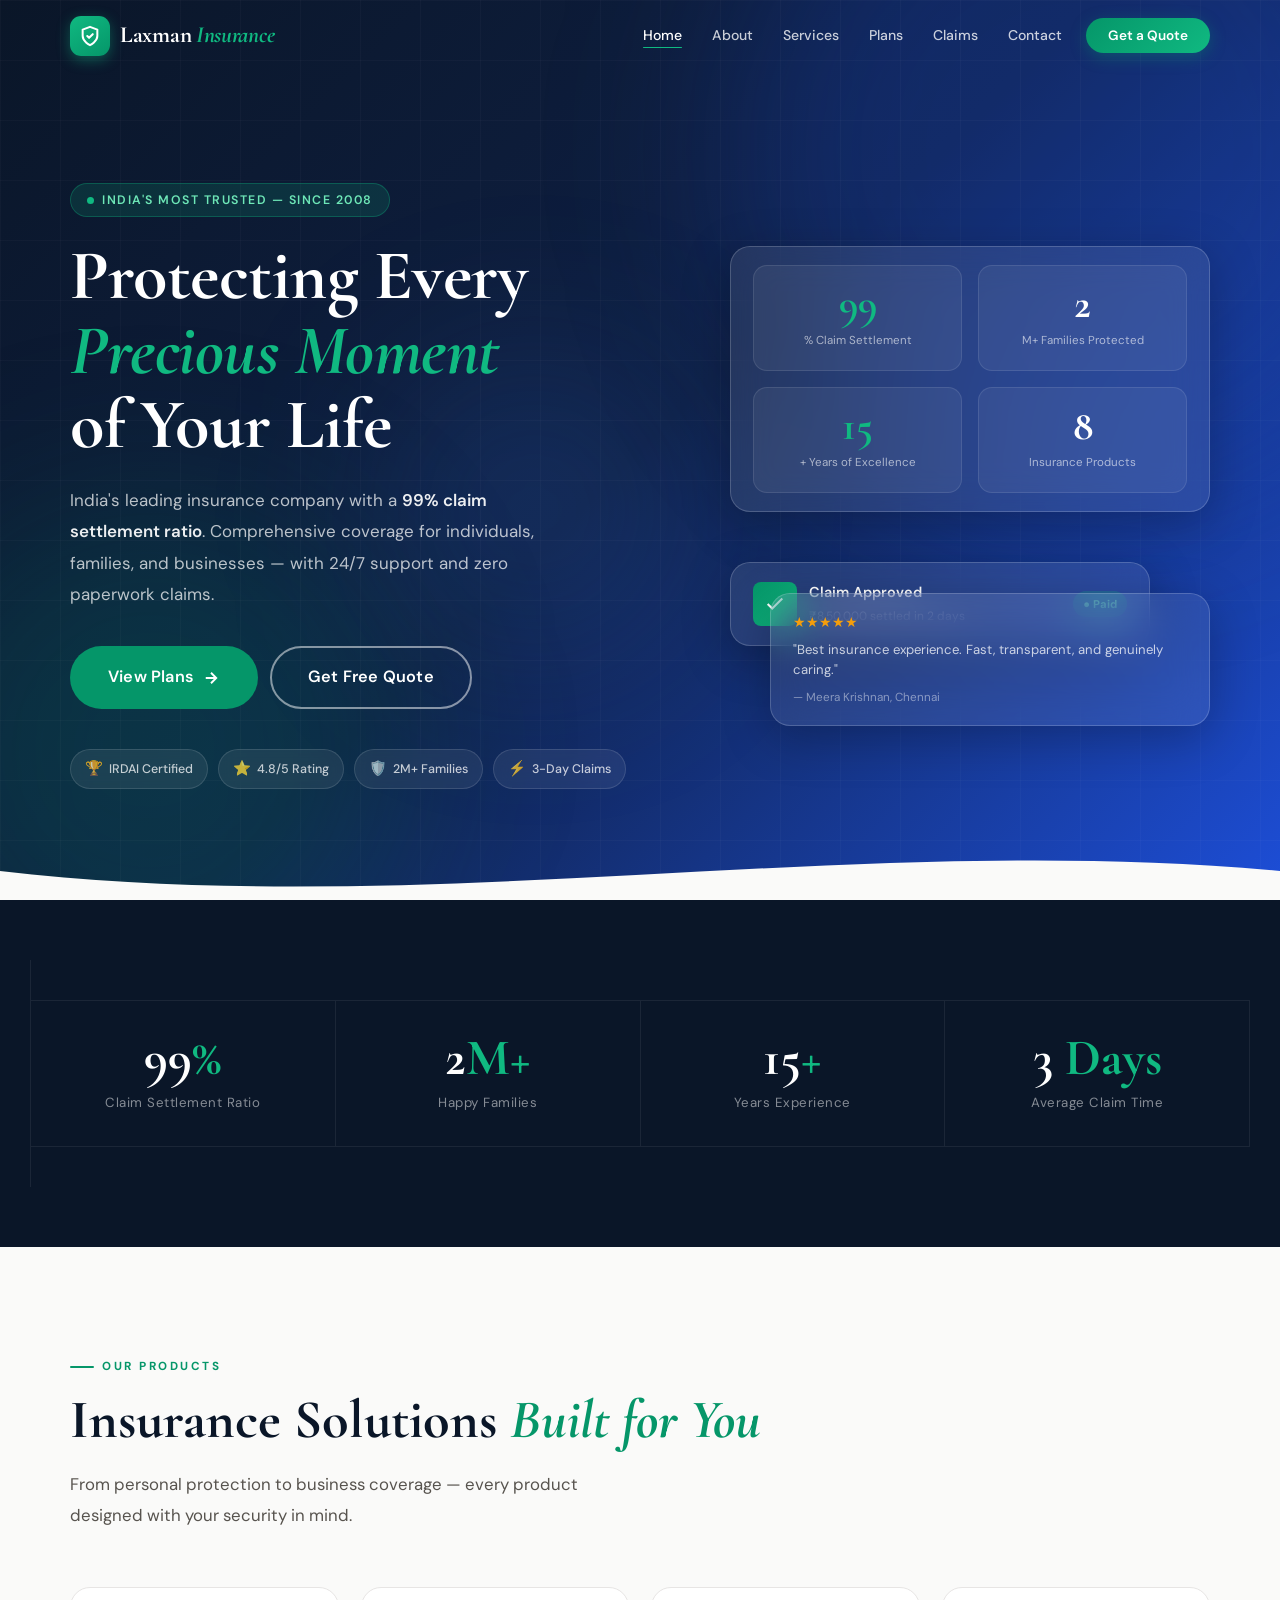
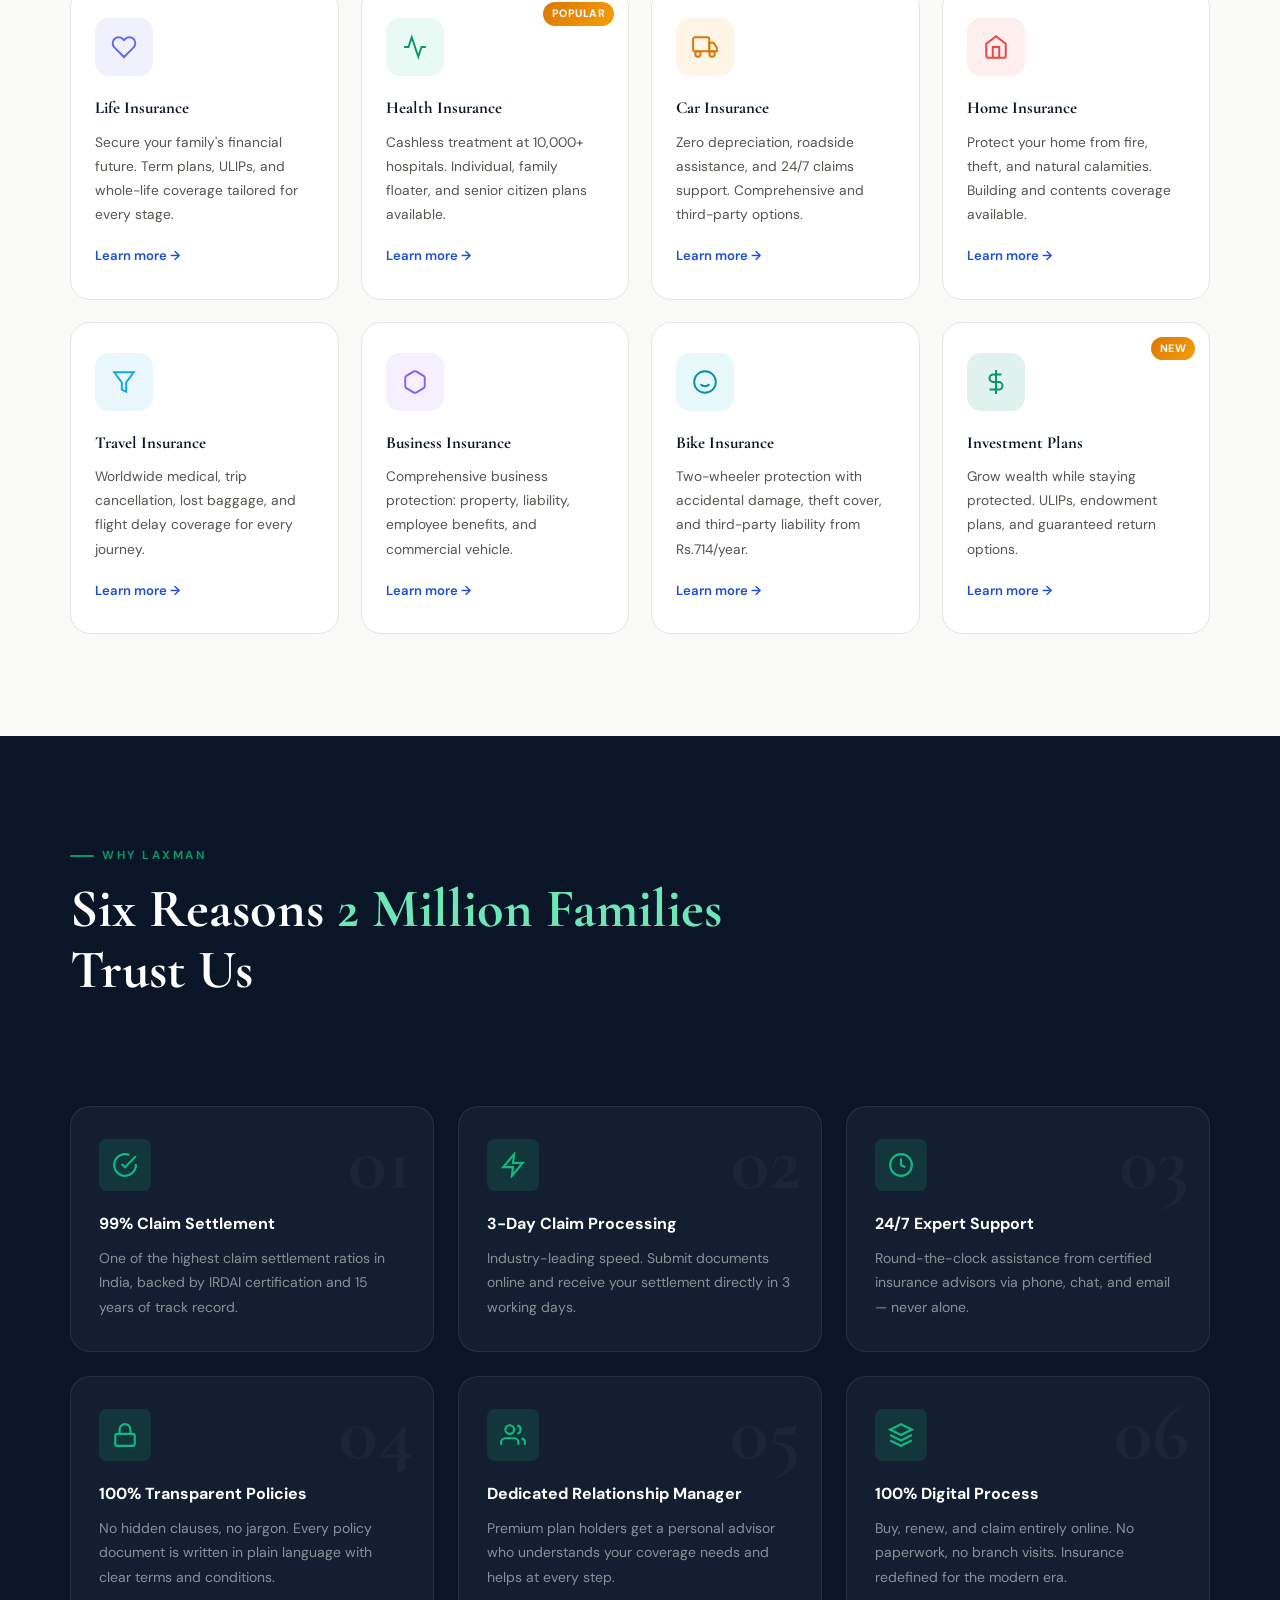
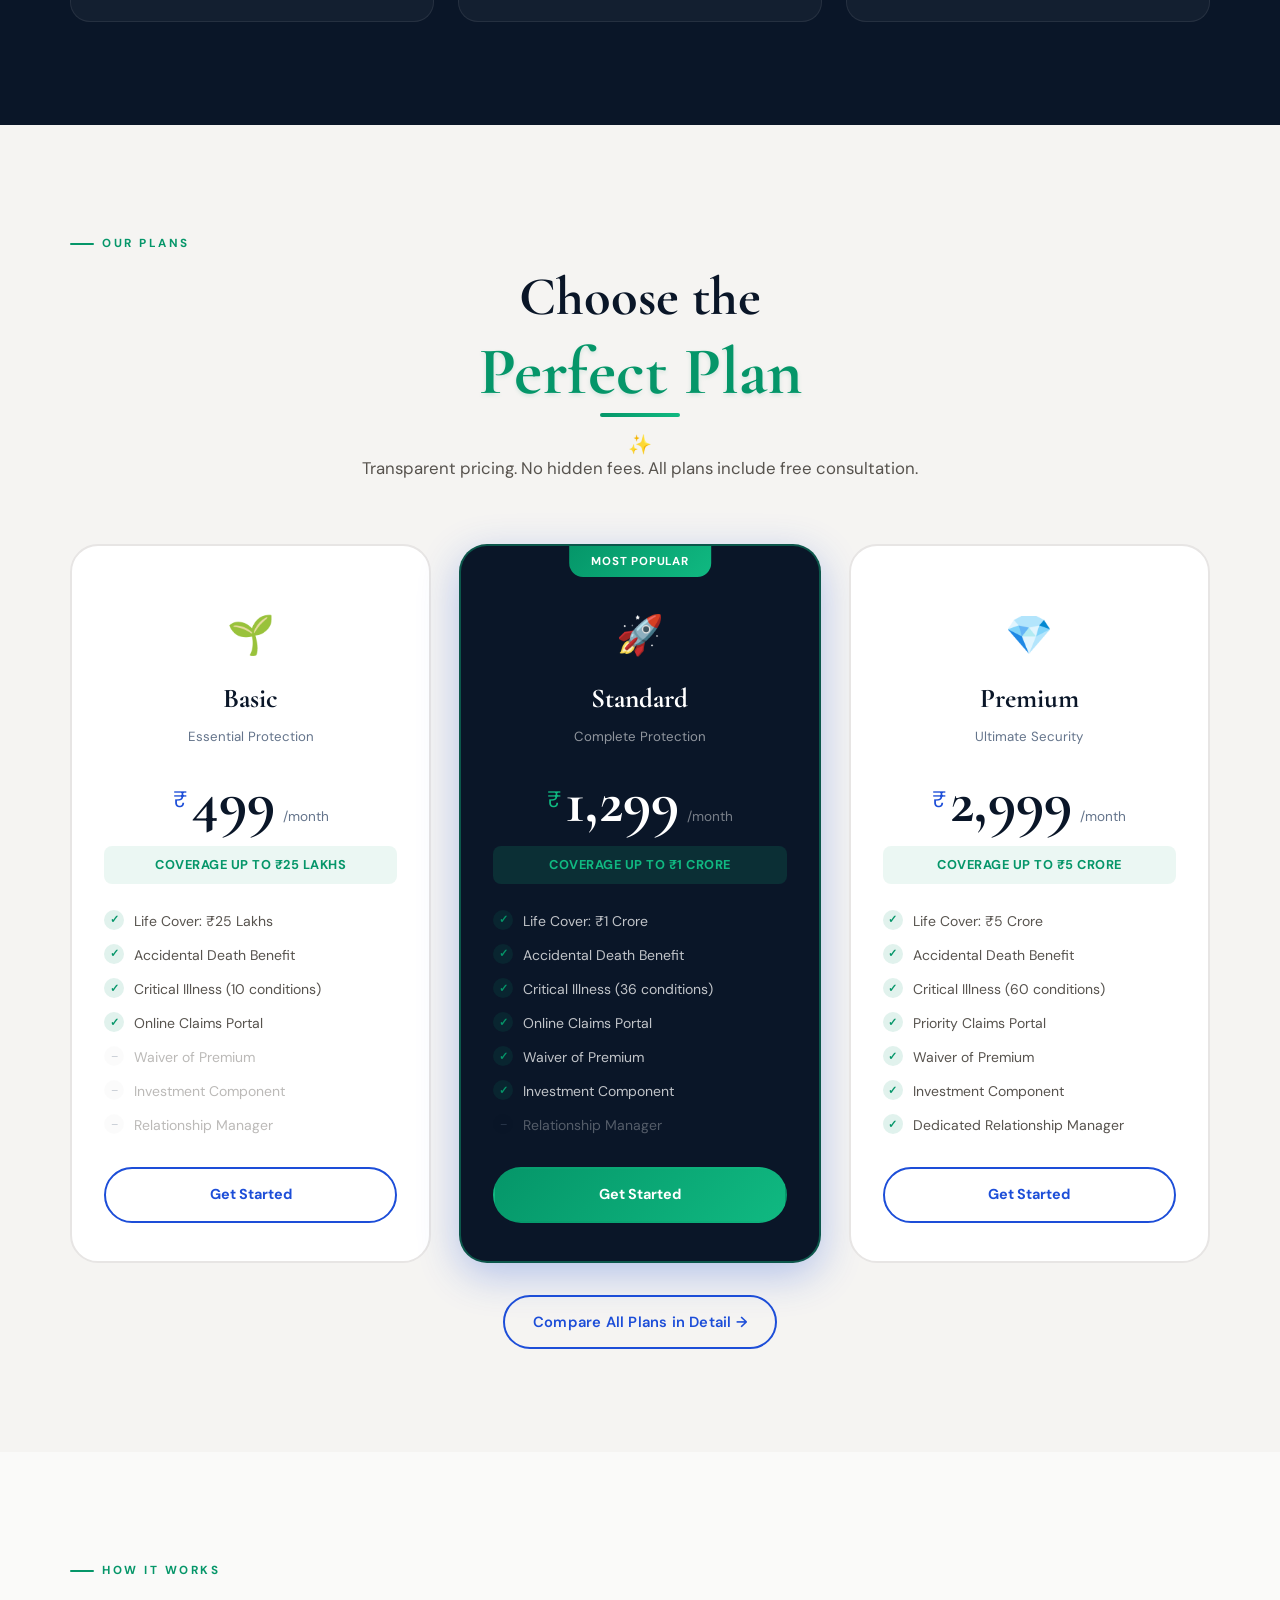
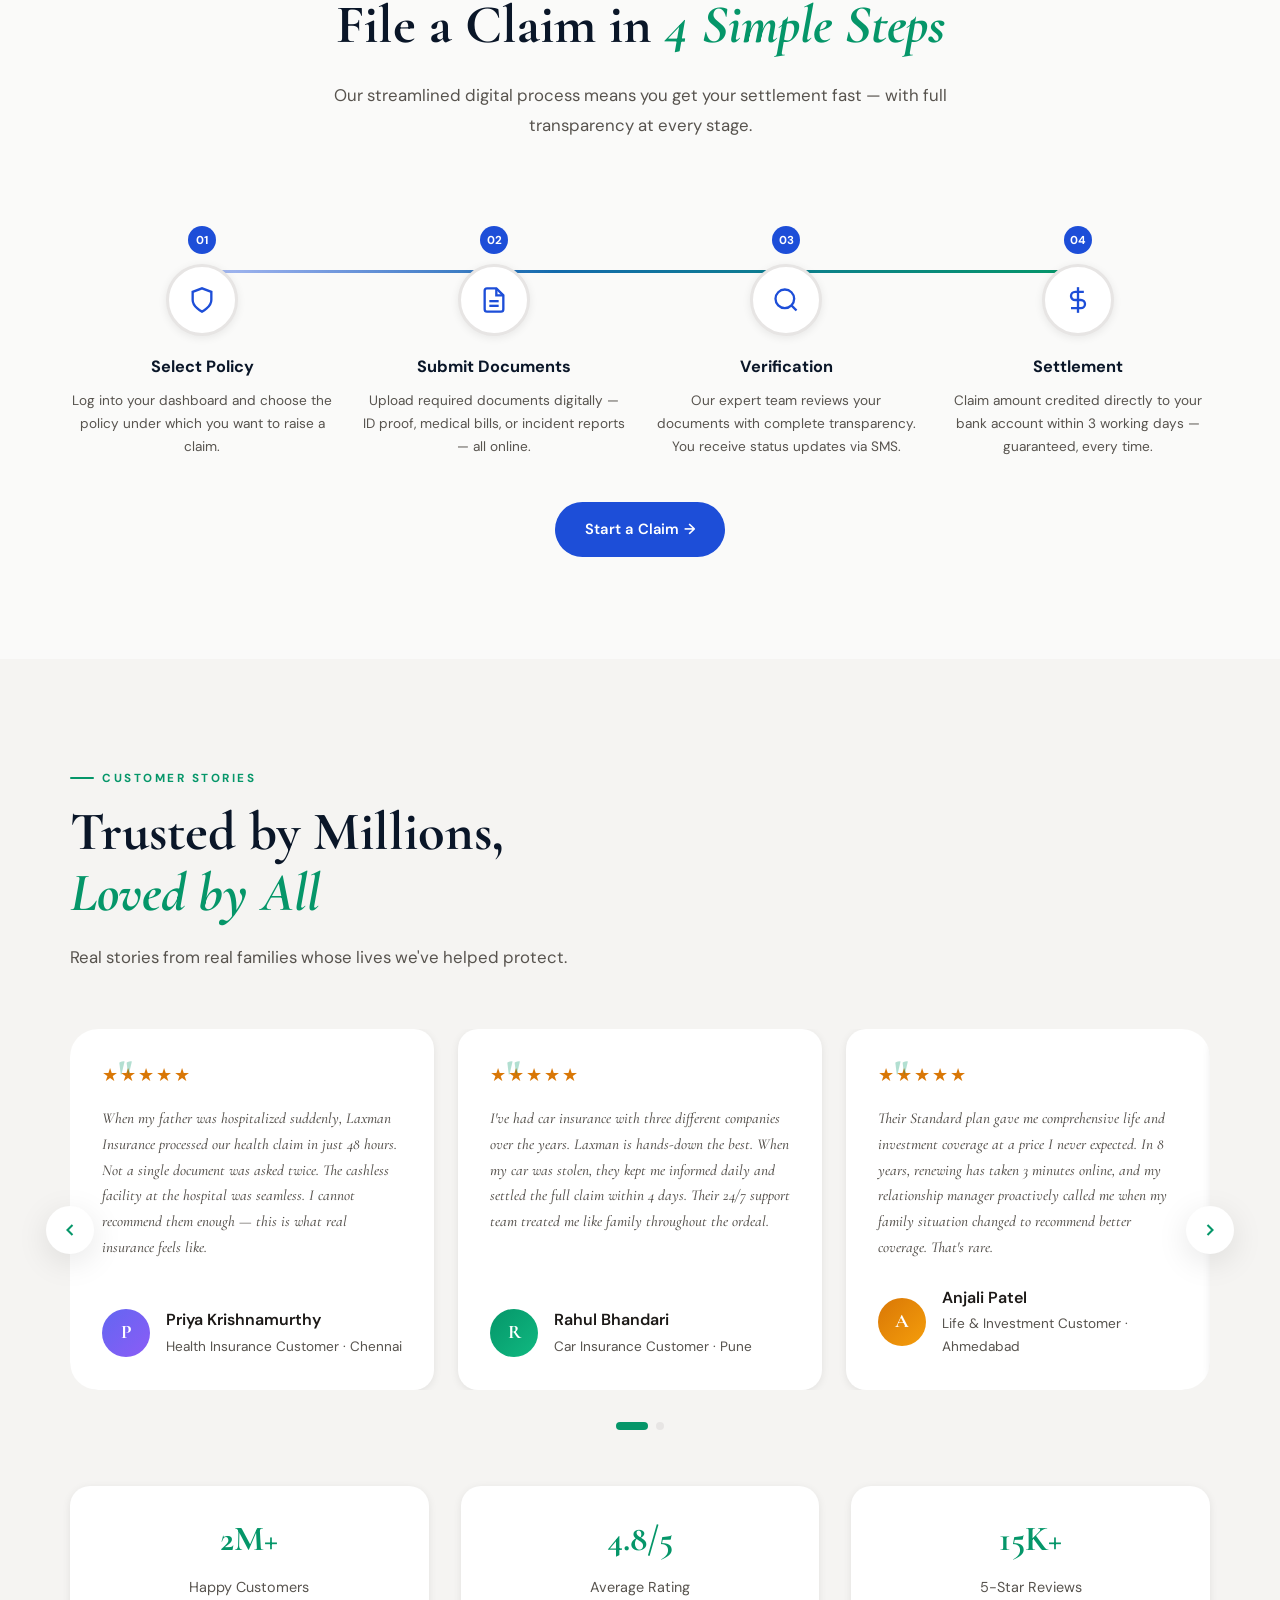
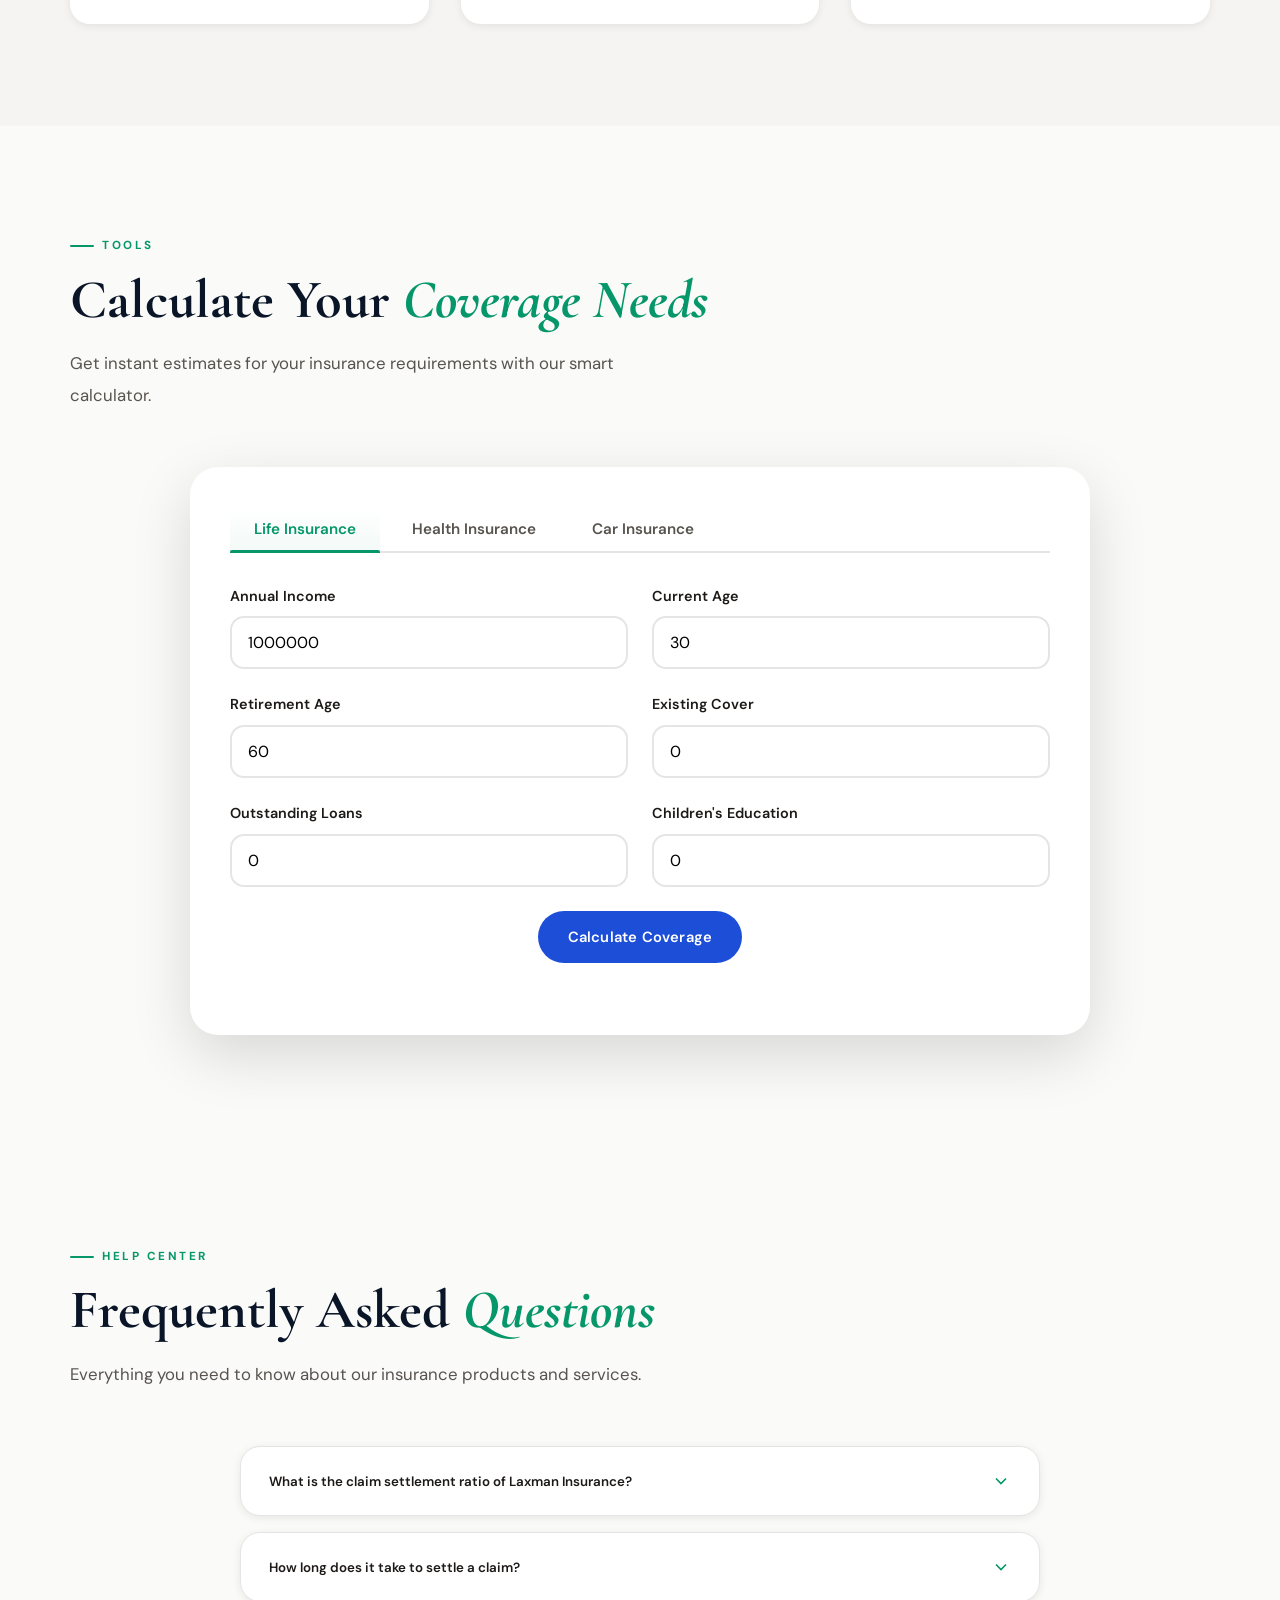
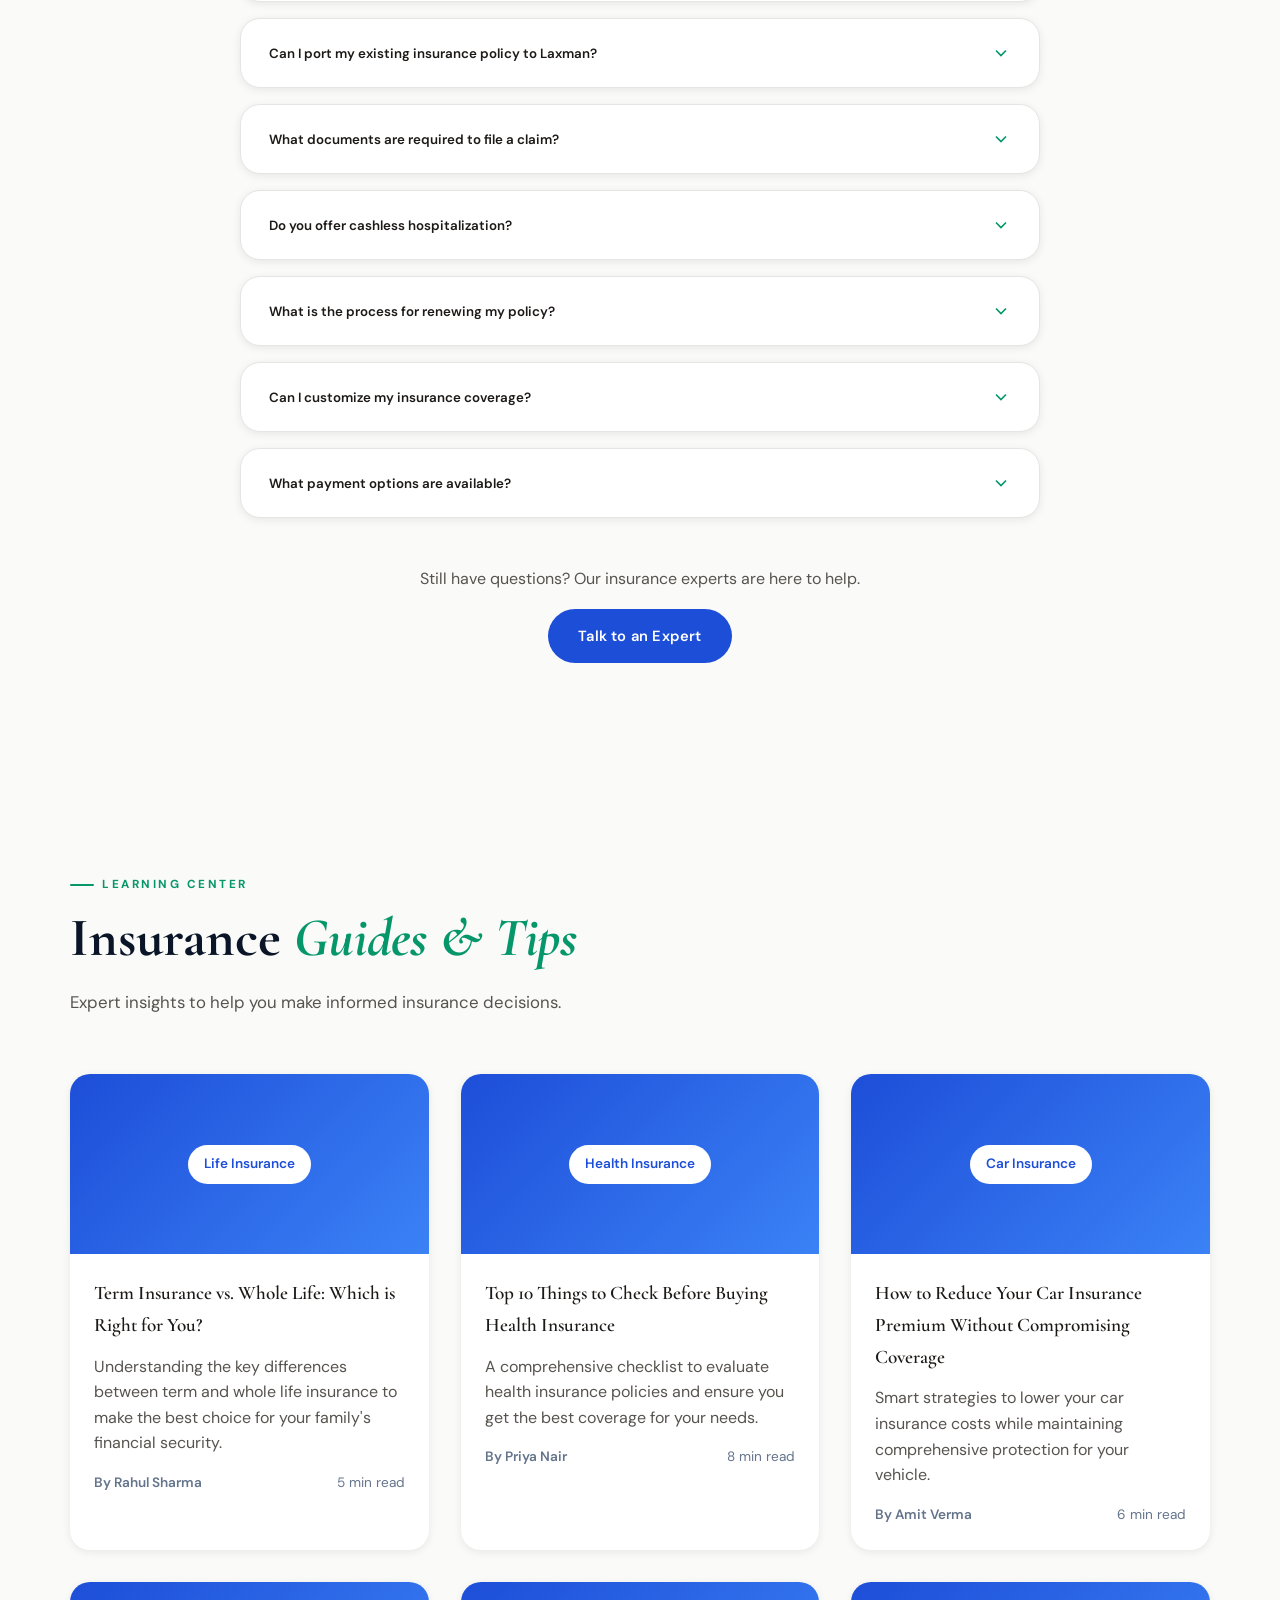
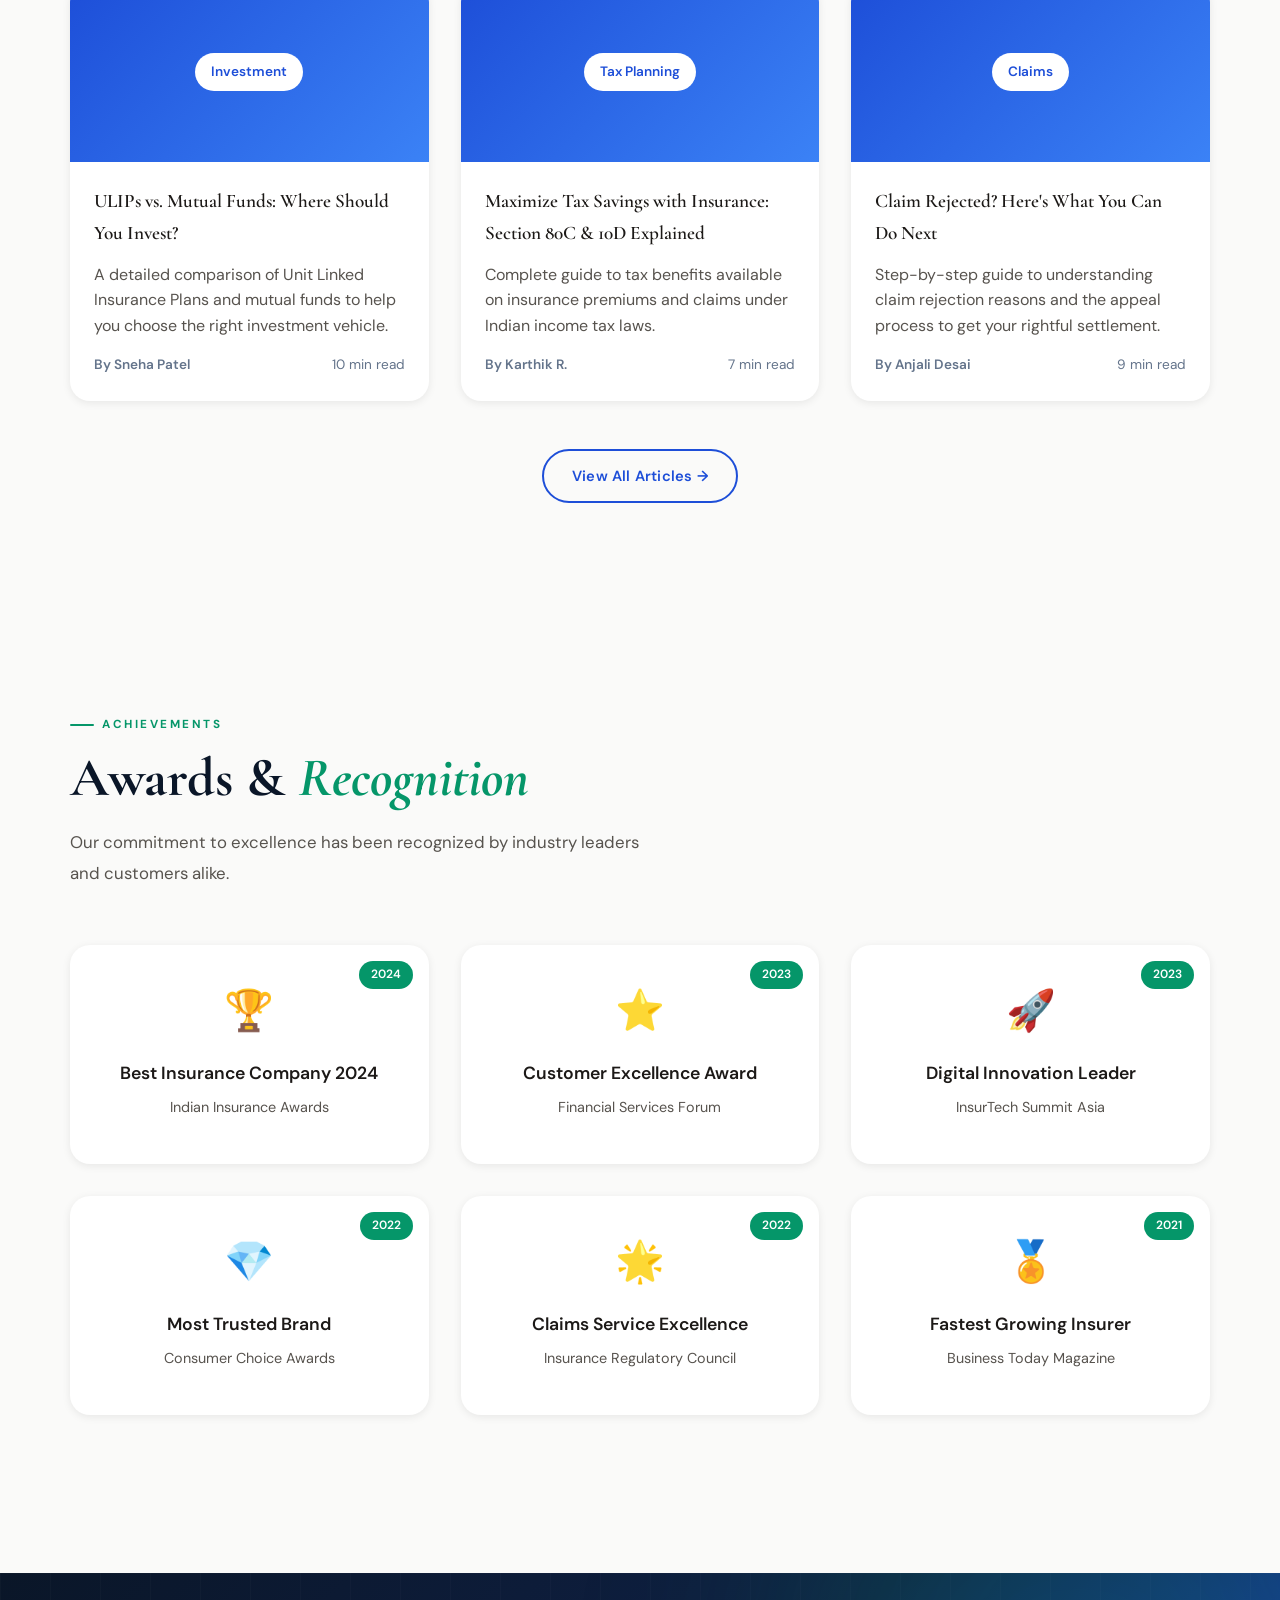
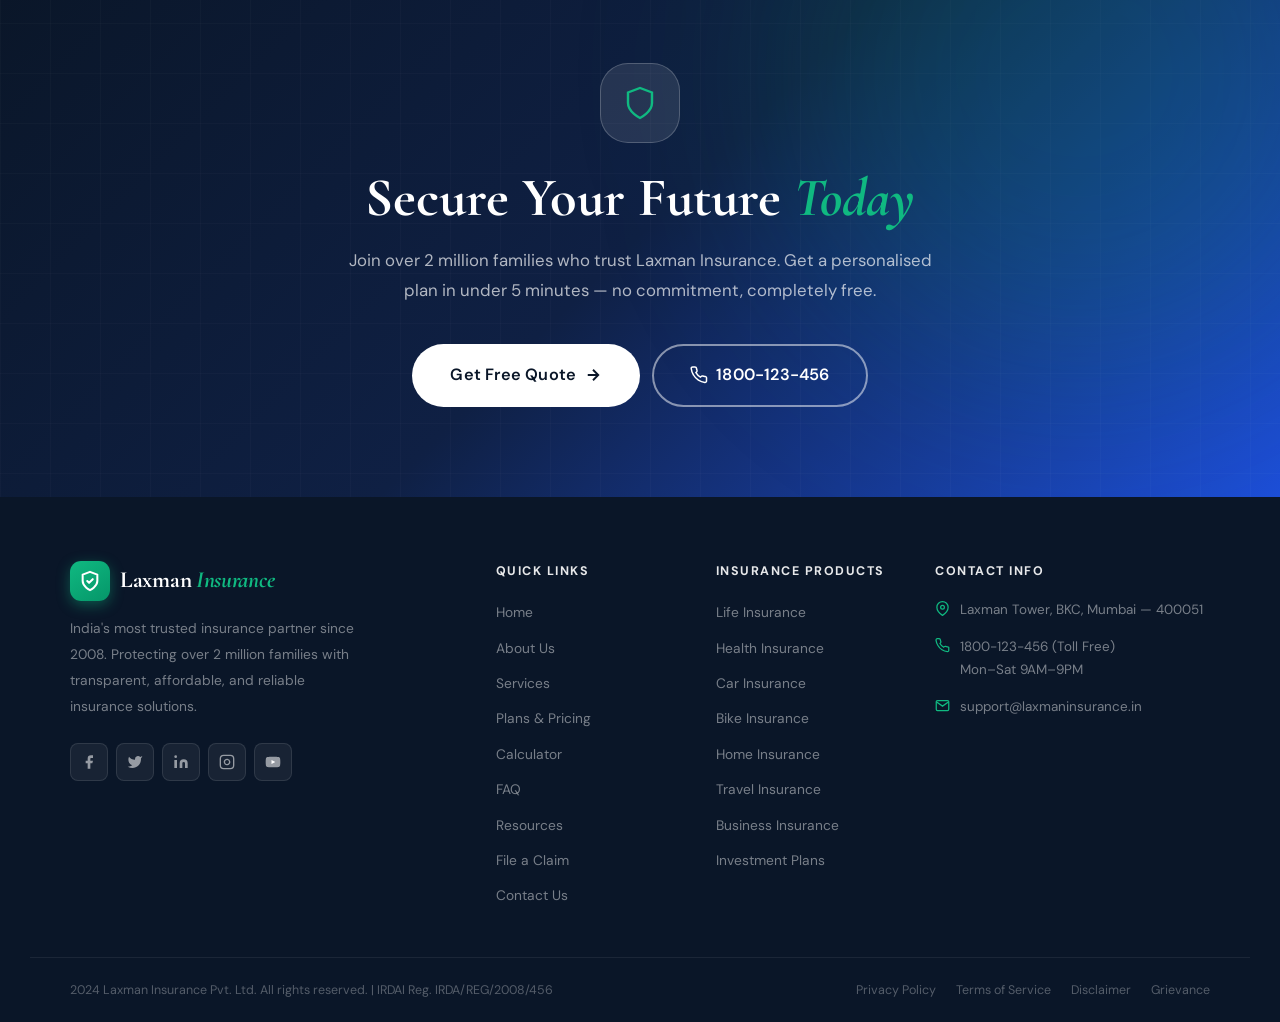
==== commit 63d471ec: "fixed about and contact page isue" ====
--- a/index.html
+++ b/index.html
@@ -290,8 +290,13 @@
 <section class="section plans" id="plans">
   <div class="container">
     <div class="section-label" data-reveal>Our Plans</div>
-    <h2 class="section-title text-center" data-reveal>Choose the <span class="accent">Perfect Plan</span></h2>
-    <p class="section-sub text-center" data-reveal>Transparent pricing. No hidden fees. All plans include free consultation.</p>
+    <div class="plans-header" data-reveal>
+      <h2 class="section-title text-center">
+        <span class="heading-main">Choose the</span>
+        <span class="heading-accent">Perfect Plan</span>
+      </h2>
+      <p class="section-sub text-center">Transparent pricing. No hidden fees. All plans include free consultation.</p>
+    </div>
 
     <div class="plans-grid">
       <!-- BASIC -->
@@ -1035,28 +1040,7 @@
       </div>
     </div>
 
-    <div class="certifications" data-reveal>
-      <h3>Certifications & Licenses</h3>
-      <div class="cert-grid">
-        <div class="cert-item">
-          <div class="cert-logo">IRDAI</div>
-          <p>IRDAI Certified<br/>License No: IRDA/REG/2008/456</p>
-        </div>
-        <div class="cert-item">
-          <div class="cert-logo">ISO</div>
-          <p>ISO 9001:2015<br/>Quality Management</p>
-        </div>
-        <div class="cert-item">
-          <div class="cert-logo">GDPR</div>
-          <p>Data Protection<br/>GDPR Compliant</p>
-        </div>
-        <div class="cert-item">
-          <div class="cert-logo">PCI</div>
-          <p>PCI DSS Certified<br/>Secure Payments</p>
-        </div>
-      </div>
-    </div>
-  </div>
+    
 </section>
 
 <!-- CTA -->
--- a/css/style.css
+++ b/css/style.css
@@ -346,16 +346,25 @@
 
 /* ── STATS BAND ── */
 .stats-band{
-  background:var(--ink);padding:0;
+  background:var(--ink);
+  padding:clamp(40px,6vw,60px) 0;
   position:relative;
 }
 .stats-band-inner{
-  max-width:var(--max-w);margin:0 auto;
-  display:grid;grid-template-columns:repeat(4,1fr);
+  max-width:var(--max-w);
+  margin:0 auto;
+  display:grid;
+  grid-template-columns:repeat(4,1fr);
   border-left:1px solid rgba(255,255,255,.07);
+  padding:clamp(24px,4vw,40px) 0;
 }
 .stat-cell{
-  padding:40px 32px;text-align:center;
+  border-bottom:1px solid rgba(255,255,255,.07);
+  padding:clamp(20px,3vw,32px) 0;
+  text-align:center;
+}
+.stat-cell{
+  padding:clamp(20px,3vw,32px) 32px;text-align:center;
   border-right:1px solid rgba(255,255,255,.07);
   border-top:1px solid rgba(255,255,255,.07);
   border-bottom:1px solid rgba(255,255,255,.07);
@@ -626,7 +635,7 @@
 .cta-actions{display:flex;gap:12px;justify-content:center;flex-wrap:wrap}
 
 /* ── CONTACT ── */
-.contact{background:var(--cream)}
+.contact{background:var(--cream);padding:clamp(40px,6vw,80px) 0}
 .contact-grid{display:grid;grid-template-columns:1.1fr 1fr;gap:52px;margin-bottom:64px}
 .contact-form-wrap{
   background:#fff;border-radius:var(--r-xl);padding:44px;
@@ -692,7 +701,7 @@
 .faq-a p{padding:0 24px 20px;font-size:.9rem;color:var(--text-dim);line-height:1.85}
 
 /* ── ABOUT PAGE ── */
-.story-section{background:#fff}
+.story-section{background:var(--cream)}
 .story-grid{display:grid;grid-template-columns:1fr 1fr;gap:72px;align-items:center}
 .story-timeline{display:flex;flex-direction:column;gap:0;margin-top:32px;border-left:2px solid var(--border);padding-left:28px}
 .st-item{position:relative;padding-bottom:28px}
@@ -1151,6 +1160,262 @@
   font-size:.85rem;color:var(--text-dim);line-height:1.5;
 }
 
+/* ── ABOUT PAGE IMAGE FIXES ── */
+.about-image{
+  width:100%;
+  height:400px;
+  object-fit:cover;
+  border-radius:var(--r-lg);
+  box-shadow:var(--sh-lg);
+  transition:transform var(--t-mid);
+  display:block;
+}
+
+.about-image:hover{
+  transform:scale(1.02);
+}
+
+.story-img{
+  position:relative;
+  display:flex;
+  align-items:center;
+  justify-content:center;
+}
+
+.story-img-icon{
+  position:absolute;
+  bottom:-20px;
+  right:-20px;
+  width:80px;
+  height:80px;
+  background:var(--emerald);
+  border-radius:50%;
+  display:flex;
+  align-items:center;
+  justify-content:center;
+  color:var(--white);
+  box-shadow:var(--sh-md);
+  animation:iconFloat 3s ease-in-out infinite;
+  z-index:2;
+}
+
+@keyframes iconFloat{
+  0%,100%{transform:translateY(0)}
+  50%{transform:translateY(-10px)}
+}
+
+/* Ensure proper image loading */
+.story-img img{
+  max-width:100%;
+  height:auto;
+  border-radius:var(--r-lg);
+}
+
+/* Responsive about image */
+@media (max-width:768px){
+  .about-image{
+    height:300px;
+  }
+  
+  .story-img-icon{
+    width:60px;
+    height:60px;
+    bottom:-15px;
+    right:-15px;
+  }
+}
+
+@media (max-width:480px){
+  .about-image{
+    height:250px;
+  }
+  
+  .story-img-icon{
+    width:50px;
+    height:50px;
+    bottom:-10px;
+    right:-10px;
+  }
+}
+
+/* ── ENHANCED PLANS HEADING ── */
+.plans-header{
+  text-align:center;
+  margin-bottom:60px;
+  position:relative;
+}
+
+.plans-header .section-title{
+  display:inline-block;
+  position:relative;
+  margin-bottom:24px;
+}
+
+.heading-main{
+  display:block;
+  font-size:clamp(2.2rem,4.5vw,3.4rem);
+  font-weight:700;
+  color:var(--ink);
+  line-height:1.1;
+  margin-bottom:8px;
+}
+
+.heading-accent{
+  display:block;
+  font-size:clamp(2.8rem,5.5vw,4.2rem);
+  font-weight:700;
+  color:var(--emerald);
+  line-height:1.1;
+  position:relative;
+  text-shadow:0 2px 4px rgba(5,150,105,.15);
+  animation:accentGlow 3s ease-in-out infinite alternate;
+}
+
+@keyframes accentGlow{
+  0%{text-shadow:0 2px 4px rgba(5,150,105,.15)}
+  100%{text-shadow:0 2px 8px rgba(5,150,105,.25),0 0 20px rgba(5,150,105,.1)}
+}
+
+.heading-accent::after{
+  content:'';
+  position:absolute;
+  bottom:-8px;
+  left:50%;
+  transform:translateX(-50%);
+  width:80px;
+  height:4px;
+  background:linear-gradient(90deg,var(--emerald),var(--emerald-lt));
+  border-radius:2px;
+  animation:linePulse 2s ease-in-out infinite;
+}
+
+@keyframes linePulse{
+  0%,100%{opacity:1;transform:translateX(-50%) scaleX(1)}
+  50%{opacity:0.7;transform:translateX(-50%) scaleX(1.2)}
+}
+
+.plans-header .section-sub{
+  max-width:600px;
+  margin:0 auto;
+  font-size:1.1rem;
+  line-height:1.8;
+  color:var(--text-dim);
+  position:relative;
+  padding-top:20px;
+}
+
+.plans-header .section-sub::before{
+  content:'✨';
+  position:absolute;
+  top:-5px;
+  left:50%;
+  transform:translateX(-50%);
+  font-size:1.2rem;
+  animation:sparkle 2s ease-in-out infinite;
+}
+
+@keyframes sparkle{
+  0%,100%{opacity:0.3;transform:translateX(-50%) scale(0.8)}
+  50%{opacity:1;transform:translateX(-50%) scale(1.2)}
+}
+
+/* Responsive adjustments */
+@media (max-width:768px){
+  .plans-header{
+    margin-bottom:40px;
+  }
+  
+  .heading-main{
+    font-size:2rem;
+    margin-bottom:6px;
+  }
+  
+  .heading-accent{
+    font-size:2.5rem;
+  }
+  
+  .plans-header .section-sub{
+    font-size:1rem;
+    padding-top:15px;
+  }
+}
+
+@media (max-width:480px){
+  .heading-main{
+    font-size:1.8rem;
+  }
+  
+  .heading-accent{
+    font-size:2.2rem;
+  }
+  
+  .plans-header .section-sub{
+    font-size:0.95rem;
+    max-width:90%;
+  }
+}
+
+/* ── SECTION ALIGNMENT IMPROVEMENTS ── */
+.section-sub.text-center{
+  text-align:center !important;
+  max-width:680px !important;
+  margin-left:auto !important;
+  margin-right:auto !important;
+  line-height:1.7 !important;
+}
+
+.section-title.text-center{
+  text-align:center !important;
+  margin-bottom:20px !important;
+}
+
+/* Plans section specific alignment */
+.plans .section-sub.text-center{
+  max-width:600px !important;
+  font-size:1.05rem !important;
+  color:var(--text-dim) !important;
+  line-height:1.8 !important;
+}
+
+/* Claims section specific alignment */
+.claims-page .section-sub.text-center{
+  max-width:620px !important;
+  font-size:1.05rem !important;
+  color:var(--text-dim) !important;
+  line-height:1.8 !important;
+}
+
+/* Better heading spacing */
+.section-title.text-center{
+  margin-bottom:24px !important;
+}
+
+.section-title.text-center .accent,
+.section-title.text-center .em{
+  display:inline-block;
+  position:relative;
+}
+
+/* Responsive adjustments */
+@media (max-width:768px){
+  .section-sub.text-center{
+    max-width:90% !important;
+    font-size:1rem !important;
+    padding:0 10px !important;
+  }
+  
+  .section-title.text-center{
+    margin-bottom:20px !important;
+  }
+}
+
+@media (max-width:480px){
+  .section-sub.text-center{
+    max-width:95% !important;
+    font-size:0.95rem !important;
+  }
+}
+
 /* ── TESTIMONIALS (IMPROVED) ── */
 .testimonials-wrapper{
   position:relative;margin:40px 0;
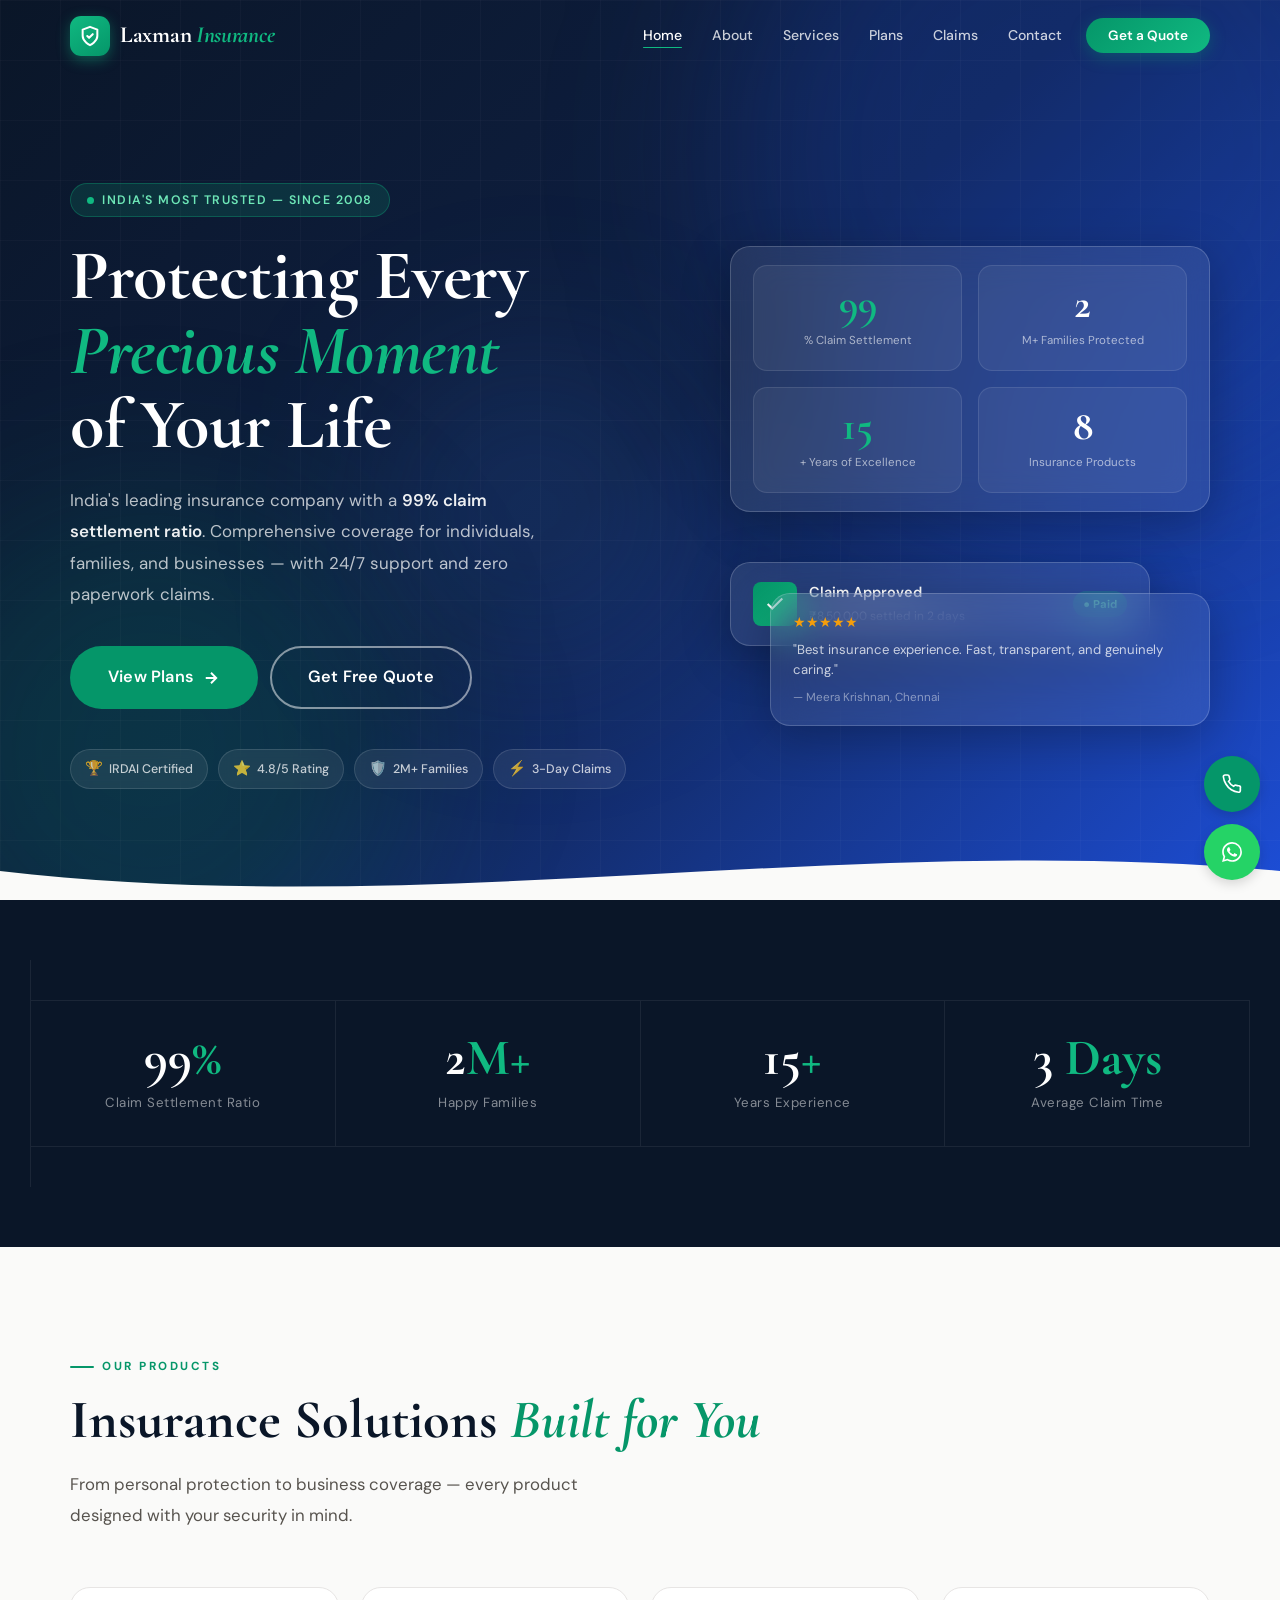
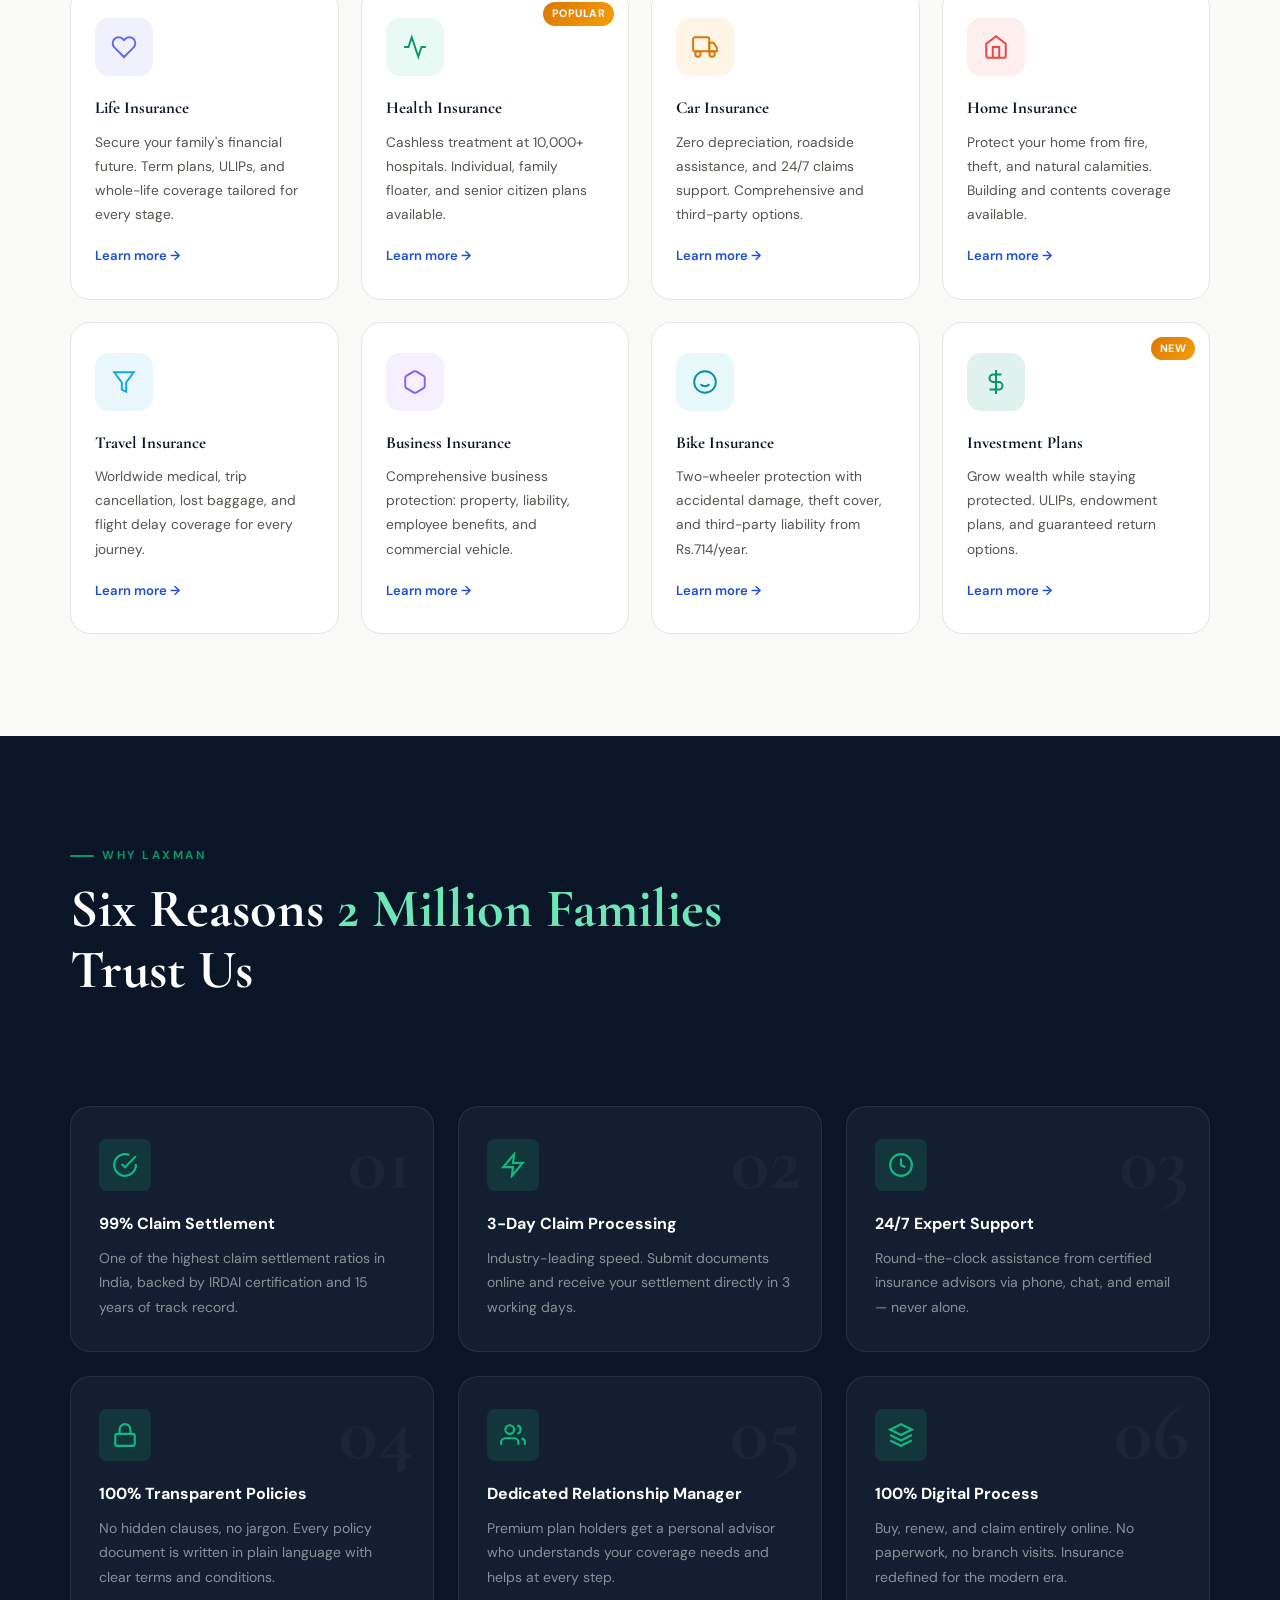
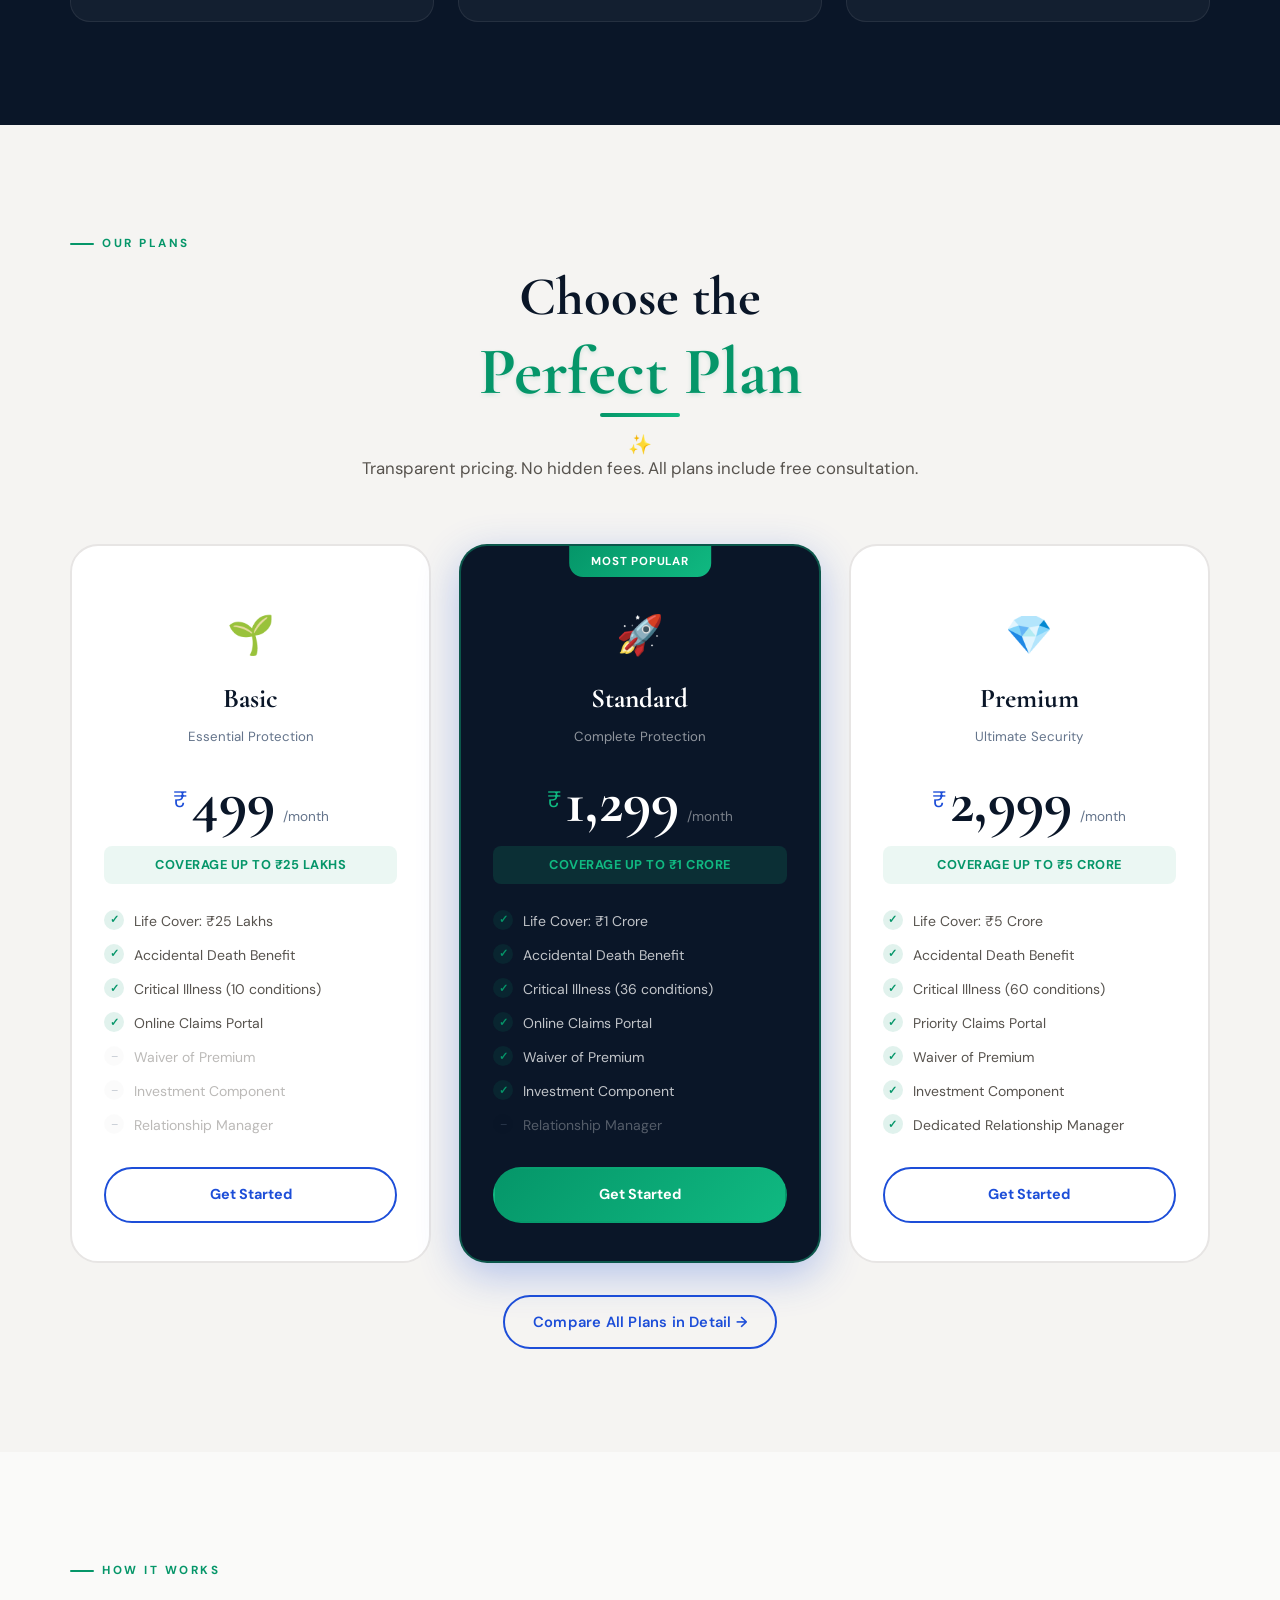
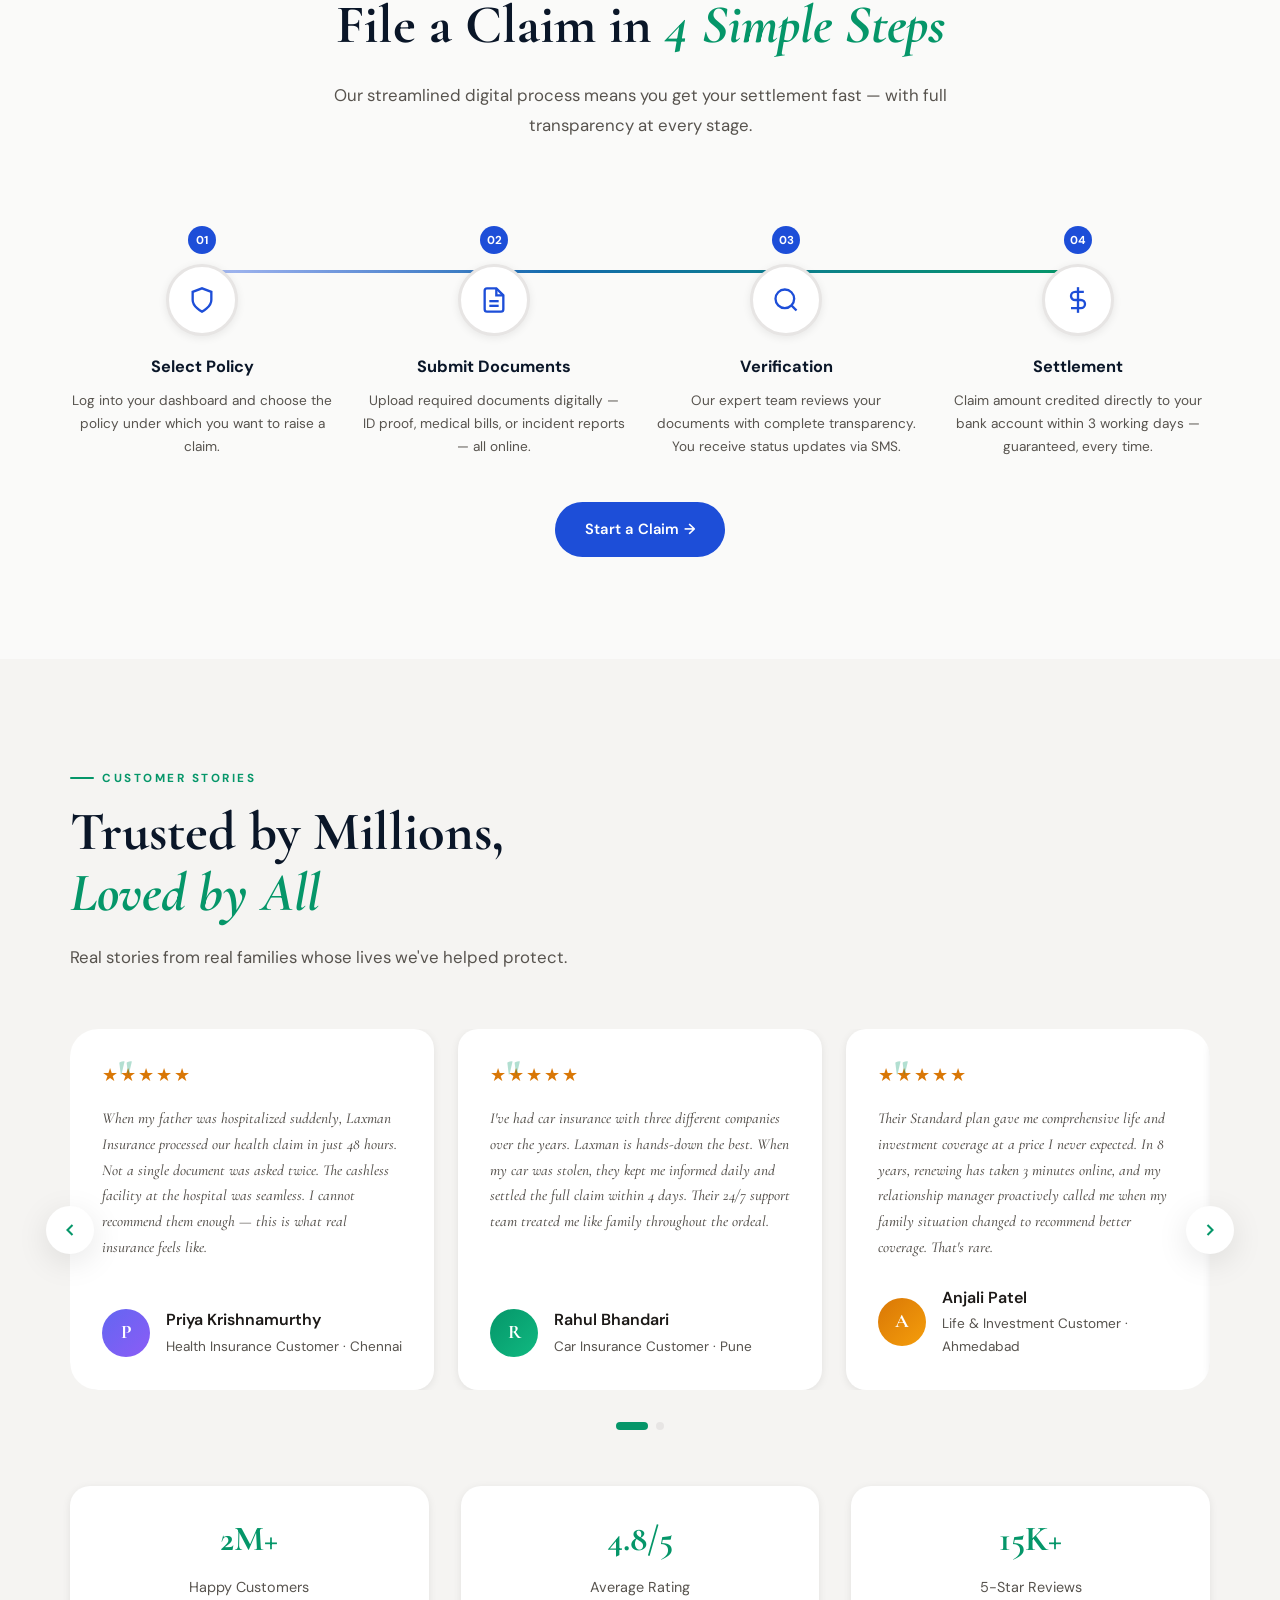
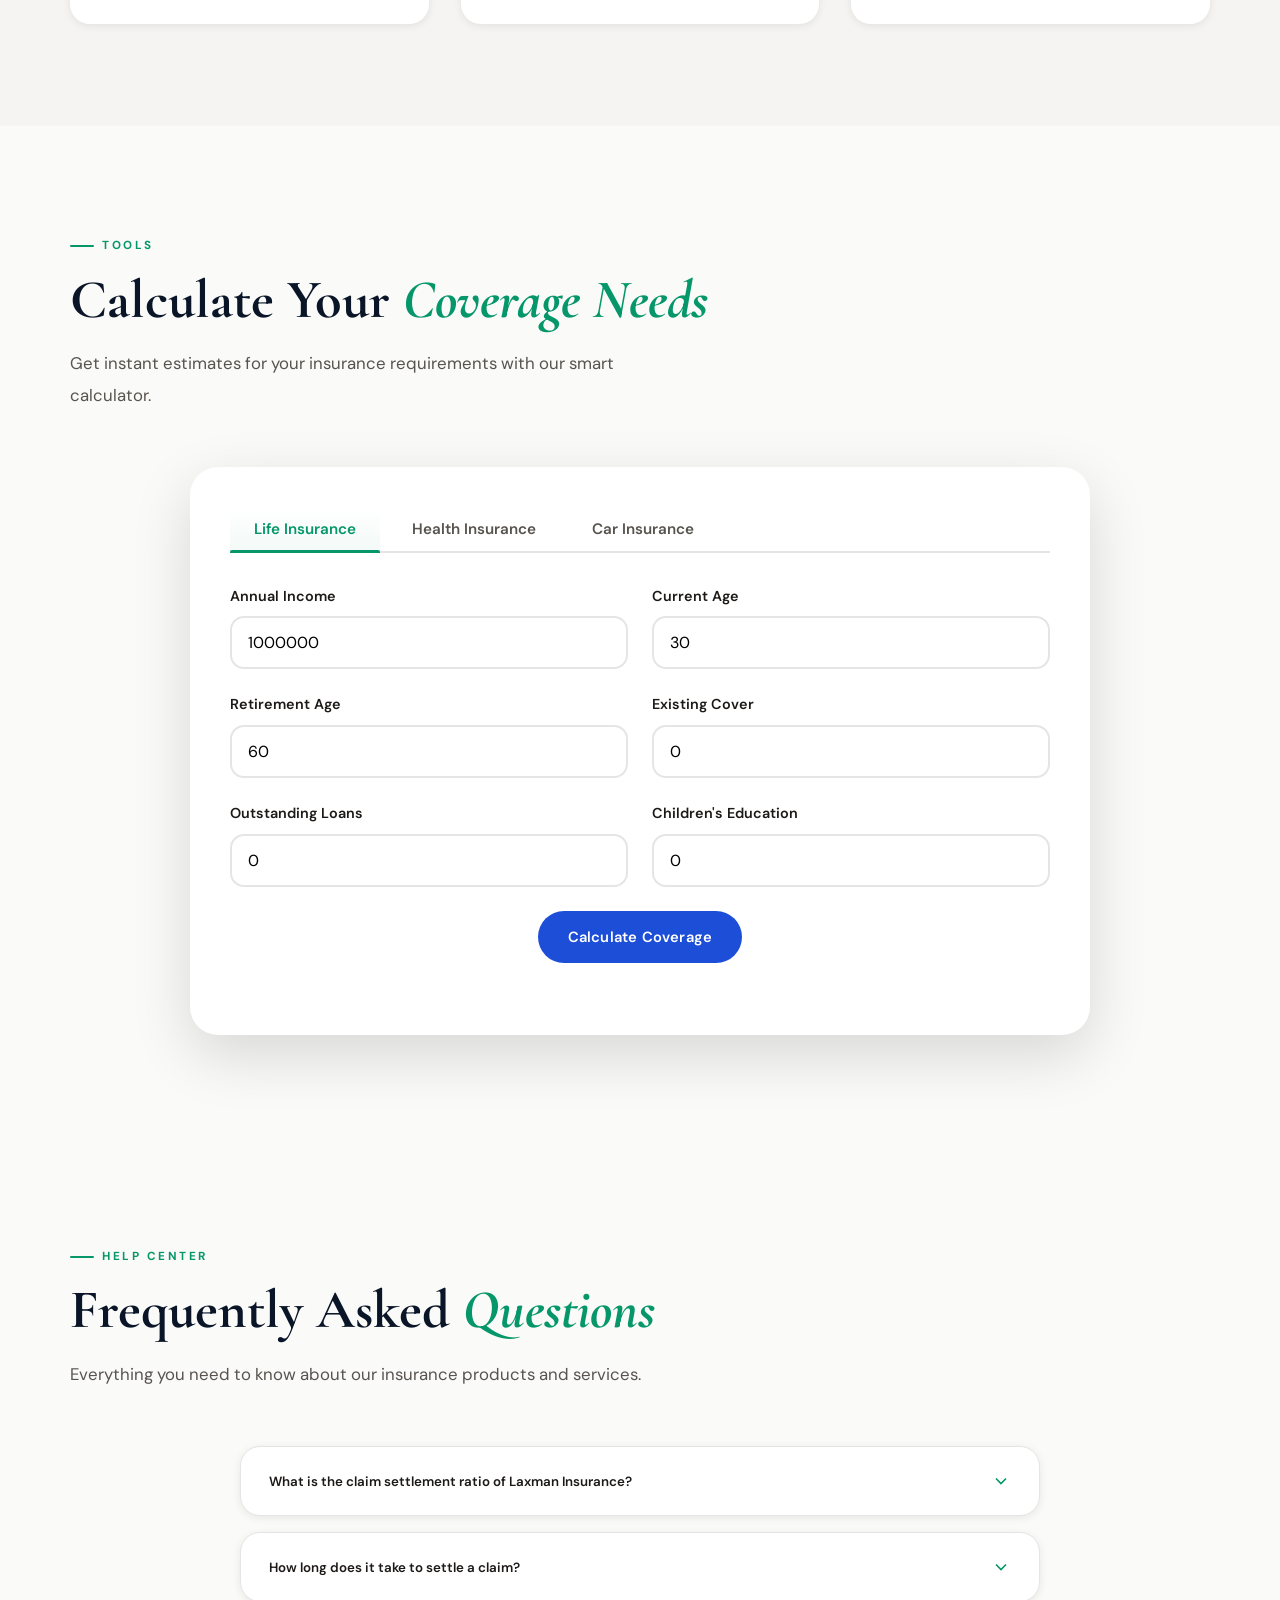
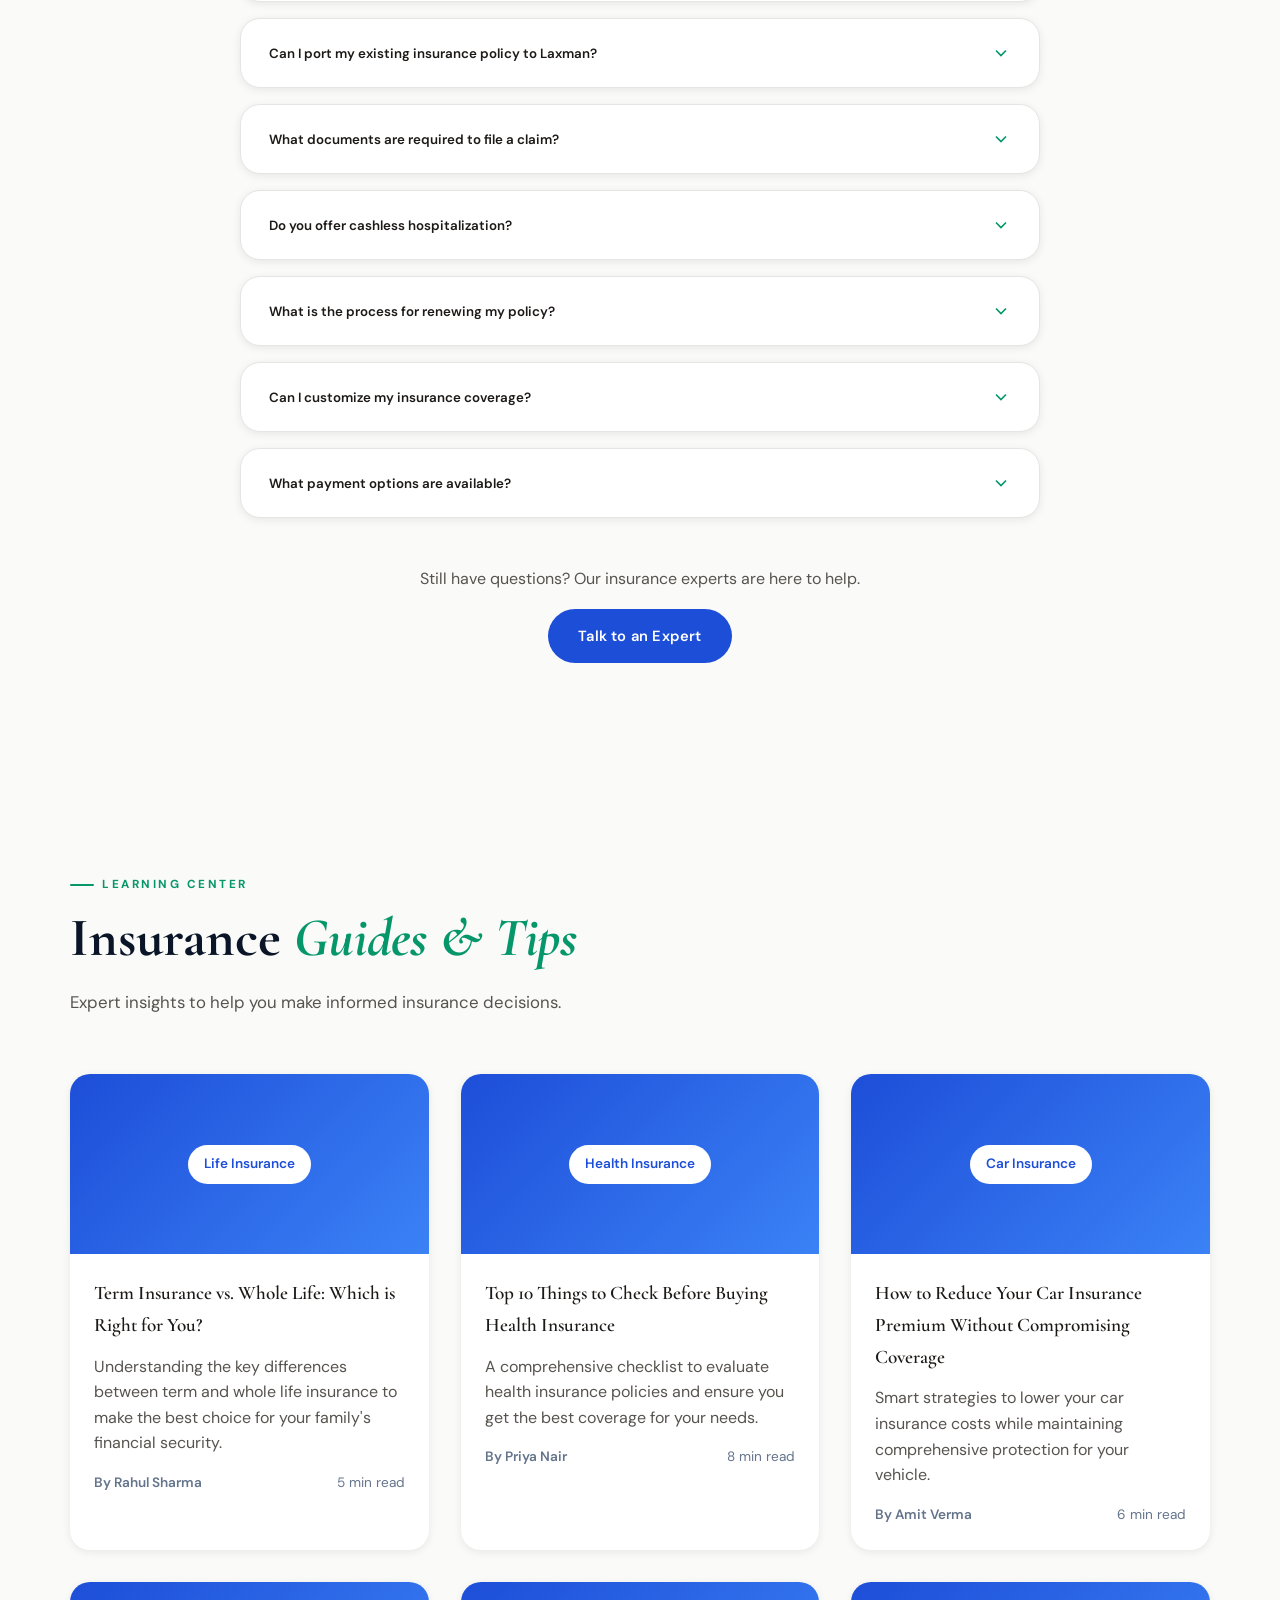
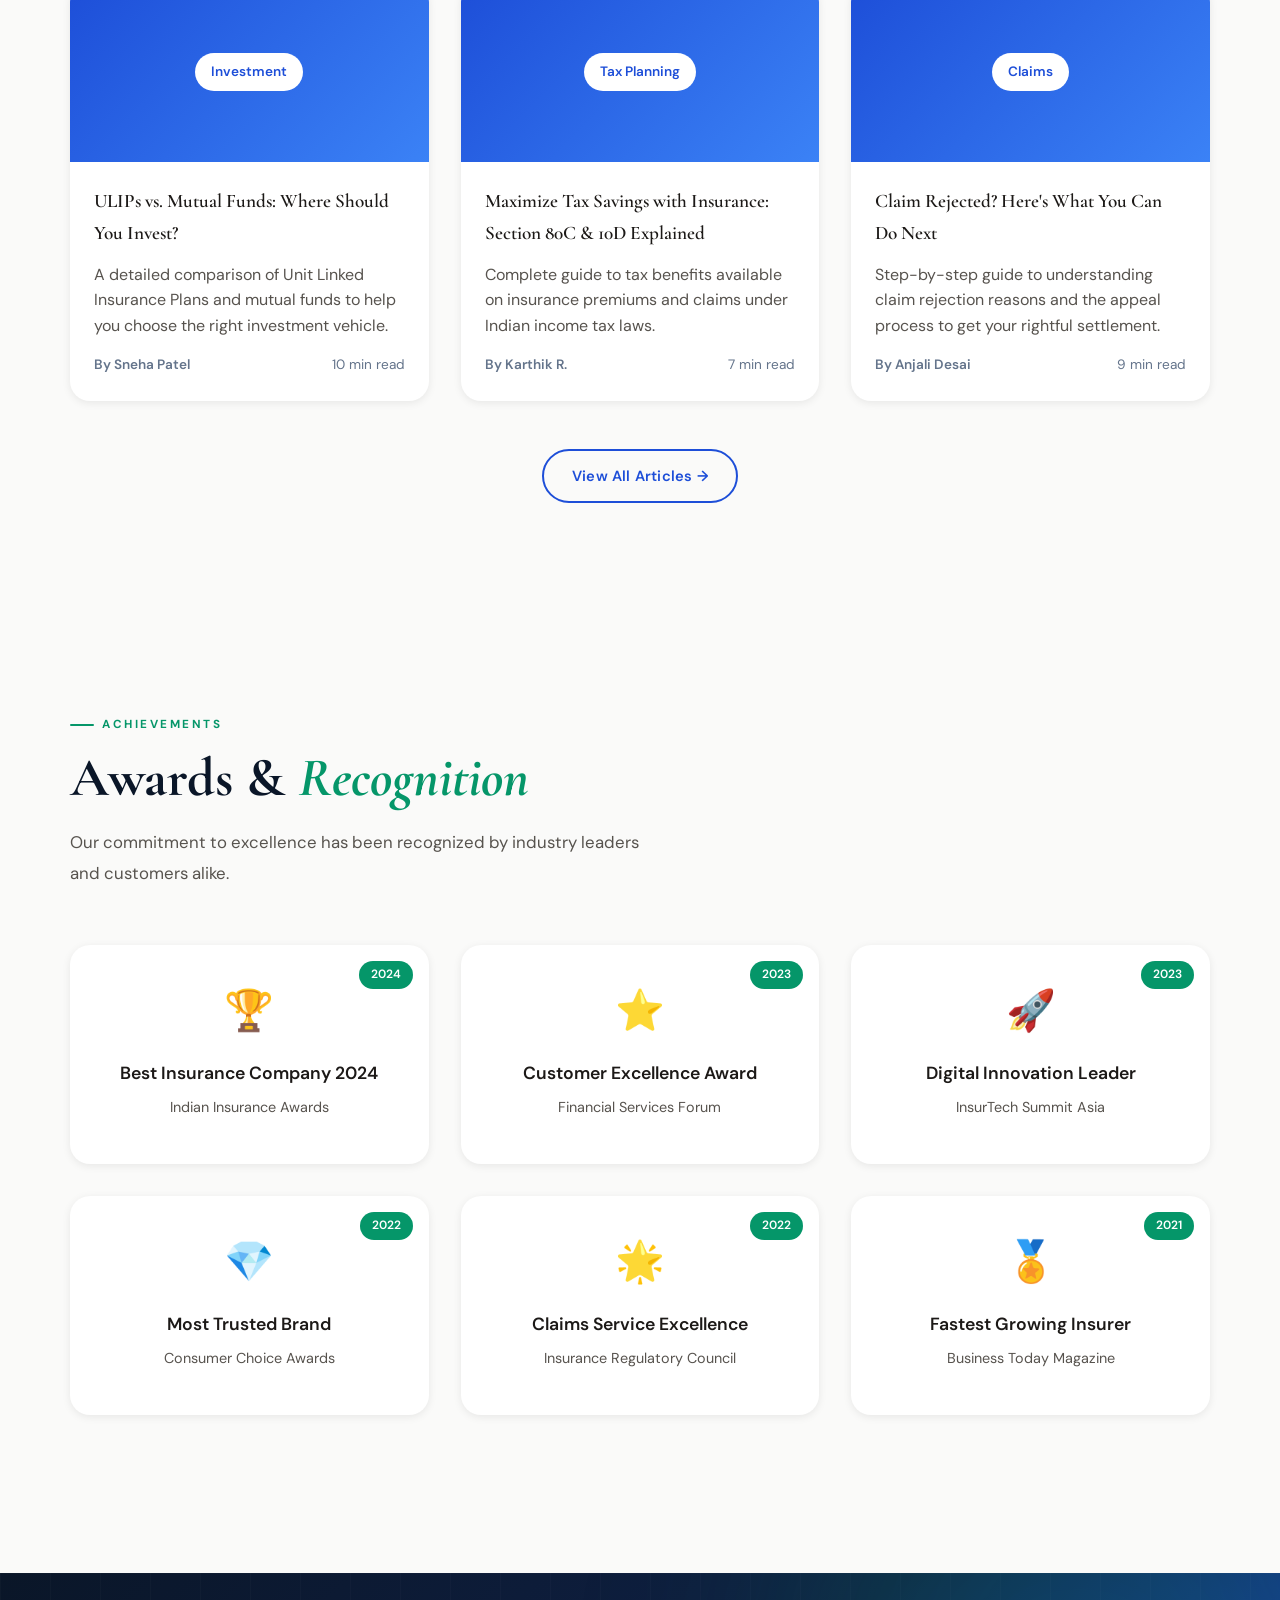
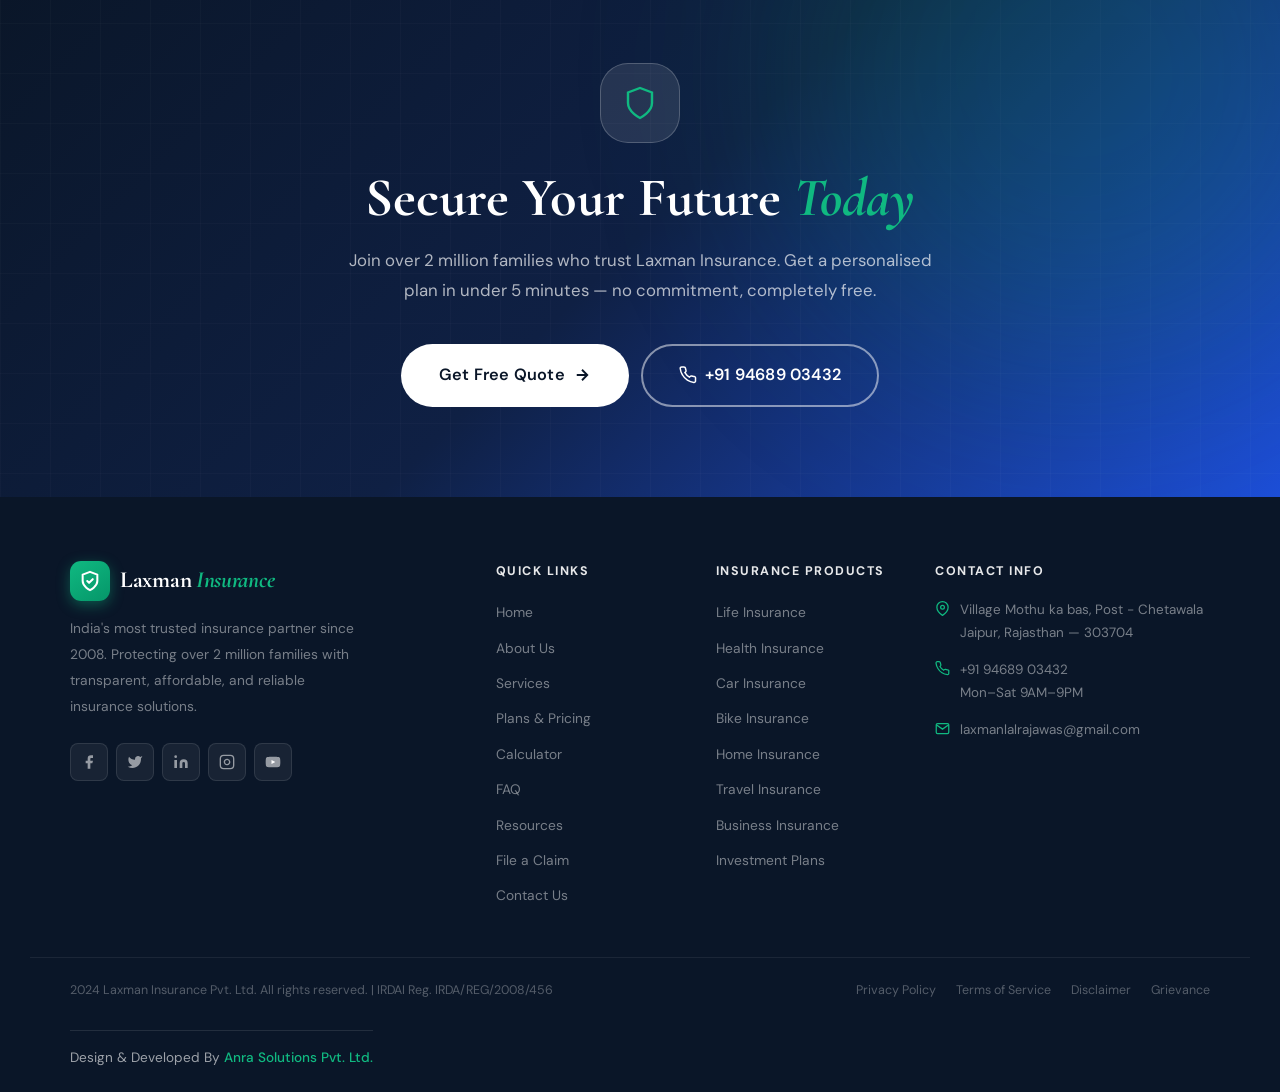
==== commit 4e757103: "add contact number" ====
--- a/index.html
+++ b/index.html
@@ -1057,9 +1057,9 @@
         Get Free Quote
         <svg width="18" height="18" viewBox="0 0 24 24" fill="none" stroke="currentColor" stroke-width="2.5"><path d="M5 12h14M12 5l7 7-7 7"/></svg>
       </a>
-      <a href="tel:+911800123456" class="btn btn-outline-white btn-lg">
+      <a href="tel:+919468903432" class="btn btn-outline-white btn-lg">
         <svg width="18" height="18" viewBox="0 0 24 24" fill="none" stroke="currentColor" stroke-width="2"><path d="M22 16.92v3a2 2 0 0 1-2.18 2 19.79 19.79 0 0 1-8.63-3.07A19.5 19.5 0 0 1 4.69 12a19.79 19.79 0 0 1-3.07-8.67A2 2 0 0 1 3.6 1.18h3a2 2 0 0 1 2 1.72c.127.96.361 1.903.7 2.81a2 2 0 0 1-.45 2.11L7.91 8.79a16 16 0 0 0 6 6l.91-.91a2 2 0 0 1 2.11-.45c.907.339 1.85.573 2.81.7A2 2 0 0 1 22 16.92z"/></svg>
-        1800-123-456
+        +91 94689 03432
       </a>
     </div>
   </div>
@@ -1113,15 +1113,15 @@
       <h5>Contact Info</h5>
       <div class="footer-contact-li">
         <svg width="15" height="15" viewBox="0 0 24 24" fill="none" stroke="currentColor" stroke-width="2"><path d="M21 10c0 7-9 13-9 13s-9-6-9-13a9 9 0 0 1 18 0z"/><circle cx="12" cy="10" r="3"/></svg>
-        <p>Laxman Tower, BKC, Mumbai — 400051</p>
+        <p>Village Mothu ka bas, Post - Chetawala<br/>Jaipur, Rajasthan — 303704</p>
       </div>
       <div class="footer-contact-li">
         <svg width="15" height="15" viewBox="0 0 24 24" fill="none" stroke="currentColor" stroke-width="2"><path d="M22 16.92v3a2 2 0 0 1-2.18 2 19.79 19.79 0 0 1-8.63-3.07A19.5 19.5 0 0 1 4.69 12a19.79 19.79 0 0 1-3.07-8.67A2 2 0 0 1 3.6 1.18h3a2 2 0 0 1 2 1.72c.127.96.361 1.903.7 2.81a2 2 0 0 1-.45 2.11L7.91 8.79a16 16 0 0 0 6 6l.91-.91a2 2 0 0 1 2.11-.45c.907.339 1.85.573 2.81.7A2 2 0 0 1 22 16.92z"/></svg>
-        <p>1800-123-456 (Toll Free)<br/>Mon–Sat 9AM–9PM</p>
+        <p>+91 94689 03432<br/>Mon–Sat 9AM–9PM</p>
       </div>
       <div class="footer-contact-li">
         <svg width="15" height="15" viewBox="0 0 24 24" fill="none" stroke="currentColor" stroke-width="2"><path d="M4 4h16c1.1 0 2 .9 2 2v12c0 1.1-.9 2-2 2H4c-1.1 0-2-.9-2-2V6c0-1.1.9-2 2-2z"/><polyline points="22,6 12,13 2,6"/></svg>
-        <p>support@laxmaninsurance.in</p>
+        <p>laxmanlalrajawas@gmail.com</p>
       </div>
     </div>
   </div>
@@ -1133,6 +1133,9 @@
       <a href="#">Disclaimer</a>
       <a href="#">Grievance</a>
     </div>
+    <div class="footer-developer">
+      <p>Design & Developed By <a href="https://anrasolutions.com/" target="_blank" rel="noopener noreferrer" class="developer-link">Anra Solutions Pvt. Ltd.</a></p>
+    </div>
   </div>
 </footer>
 
@@ -1140,6 +1143,16 @@
   <svg width="18" height="18" viewBox="0 0 24 24" fill="none" stroke="currentColor" stroke-width="2.5"><path d="M18 15l-6-6-6 6"/></svg>
 </button>
 
+<!-- FLOATING CALL & WHATSAPP BUTTONS -->
+<div class="floating-buttons">
+  <a href="tel:+919468903432" class="floating-btn call-btn" aria-label="Call us">
+    <svg width="20" height="20" viewBox="0 0 24 24" fill="none" stroke="currentColor" stroke-width="2"><path d="M22 16.92v3a2 2 0 0 1-2.18 2 19.79 19.79 0 0 1-8.63-3.07A19.5 19.5 0 0 1 4.69 12a19.79 19.79 0 0 1-3.07-8.67A2 2 0 0 1 3.6 1.18h3a2 2 0 0 1 2 1.72c.127.96.361 1.903.7 2.81a2 2 0 0 1-.45 2.11L7.91 8.79a16 16 0 0 0 6 6l.91-.91a2 2 0 0 1 2.11-.45c.907.339 1.85.573 2.81.7A2 2 0 0 1 22 16.92z"/></svg>
+  </a>
+  <a href="https://wa.me/919468903432" target="_blank" rel="noopener noreferrer" class="floating-btn whatsapp-btn" aria-label="Chat on WhatsApp">
+    <svg width="20" height="20" viewBox="0 0 24 24" fill="currentColor"><path d="M17.472 14.382c-.297-.149-1.758-.867-2.03-.967-.273-.099-.471-.149-.67.15-.197.297-.767.966-.94 1.164-.173.199-.347.223-.644.075-.297-.15-1.255-.463-2.39-1.475-.883-.788-1.48-1.761-1.653-2.059-.173-.297-.018-.458.13-.606.134-.133.298-.347.446-.52.149-.174.198-.298.298-.497.099-.198.05-.371-.025-.52-.075-.149-.669-1.612-.916-2.207-.242-.579-.487-.5-.669-.51-.173-.008-.371-.01-.57-.01-.198 0-.52.074-.792.372-.272.297-1.04 1.016-1.04 2.479 0 1.462 1.065 2.875 1.213 3.074.149.198 2.096 3.2 5.077 4.487.709.306 1.262.489 1.694.625.712.227 1.36.195 1.871.118.571-.085 1.758-.719 2.006-1.413.248-.694.248-1.289.173-1.413-.074-.124-.272-.198-.57-.347m-5.421 7.403h-.004a9.87 9.87 0 01-5.031-1.378l-.361-.214-3.741.982.998-3.648-.235-.374a9.86 9.86 0 01-1.51-5.26c.001-5.45 4.436-9.884 9.888-9.884 2.64 0 5.122 1.03 6.988 2.898a9.825 9.825 0 012.893 6.994c-.003 5.45-4.437 9.884-9.885 9.884m8.413-18.297A11.815 11.815 0 0012.05 0C5.495 0 .16 5.335.157 11.892c0 2.096.547 4.142 1.588 5.945L.057 24l6.305-1.654a11.882 11.882 0 005.683 1.448h.005c6.554 0 11.89-5.335 11.893-11.893A11.821 11.821 0 0020.465 3.488"/></svg>
+  </a>
+</div>
+
 <script src="js/main.js"></script>
 </body>
 </html>
--- a/css/style.css
+++ b/css/style.css
@@ -1160,6 +1160,143 @@
   font-size:.85rem;color:var(--text-dim);line-height:1.5;
 }
 
+/* ── FLOATING CALL & WHATSAPP BUTTONS ── */
+.floating-buttons{
+  position:fixed;
+  bottom:20px;
+  right:20px;
+  display:flex;
+  flex-direction:column;
+  gap:12px;
+  z-index:1000;
+}
+
+.floating-btn{
+  width:56px;
+  height:56px;
+  border-radius:50%;
+  display:flex;
+  align-items:center;
+  justify-content:center;
+  color:#fff;
+  text-decoration:none;
+  box-shadow:0 4px 12px rgba(0,0,0,.15);
+  transition:all var(--t-mid);
+  position:relative;
+  overflow:hidden;
+}
+
+.floating-btn:hover{
+  transform:scale(1.1);
+  box-shadow:0 6px 20px rgba(0,0,0,.25);
+}
+
+.call-btn{
+  background:var(--emerald);
+}
+
+.call-btn:hover{
+  background:#10b981;
+}
+
+.whatsapp-btn{
+  background:#25d366;
+}
+
+.whatsapp-btn:hover{
+  background:#128c7e;
+}
+
+/* Floating button animations */
+.floating-btn::before{
+  content:'';
+  position:absolute;
+  top:50%;
+  left:50%;
+  width:0;
+  height:0;
+  border-radius:50%;
+  background:rgba(255,255,255,.2);
+  transform:translate(-50%,-50%);
+  transition:width .6s, height .6s;
+}
+
+.floating-btn:hover::before{
+  width:100%;
+  height:100%;
+}
+
+/* Responsive floating buttons */
+@media (max-width:768px){
+  .floating-buttons{
+    bottom:15px;
+    right:15px;
+    gap:10px;
+  }
+  
+  .floating-btn{
+    width:50px;
+    height:50px;
+  }
+}
+
+@media (max-width:480px){
+  .floating-buttons{
+    bottom:10px;
+    right:10px;
+    gap:8px;
+  }
+  
+  .floating-btn{
+    width:45px;
+    height:45px;
+  }
+  
+  .floating-btn svg{
+    width:18px;
+    height:18px;
+  }
+}
+
+/* ── FOOTER DEVELOPER SECTION ── */
+.footer-developer{
+  margin-top:16px;
+  padding-top:16px;
+  border-top:1px solid rgba(255,255,255,.1);
+  text-align:center;
+}
+
+.footer-developer p{
+  font-size:.85rem;
+  color:rgba(255,255,255,.6);
+  margin:0;
+}
+
+.developer-link{
+  color:var(--emerald-lt);
+  text-decoration:none;
+  font-weight:500;
+  transition:all var(--t-fast);
+}
+
+.developer-link:hover{
+  color:var(--emerald);
+  text-decoration:underline;
+}
+
+/* Responsive footer developer */
+@media (max-width:768px){
+  .footer-developer{
+    margin-top:12px;
+    padding-top:12px;
+  }
+  
+  .footer-developer p{
+    font-size:.8rem;
+    line-height:1.5;
+  }
+}
+
 /* ── ABOUT PAGE IMAGE FIXES ── */
 .about-image{
   width:100%;
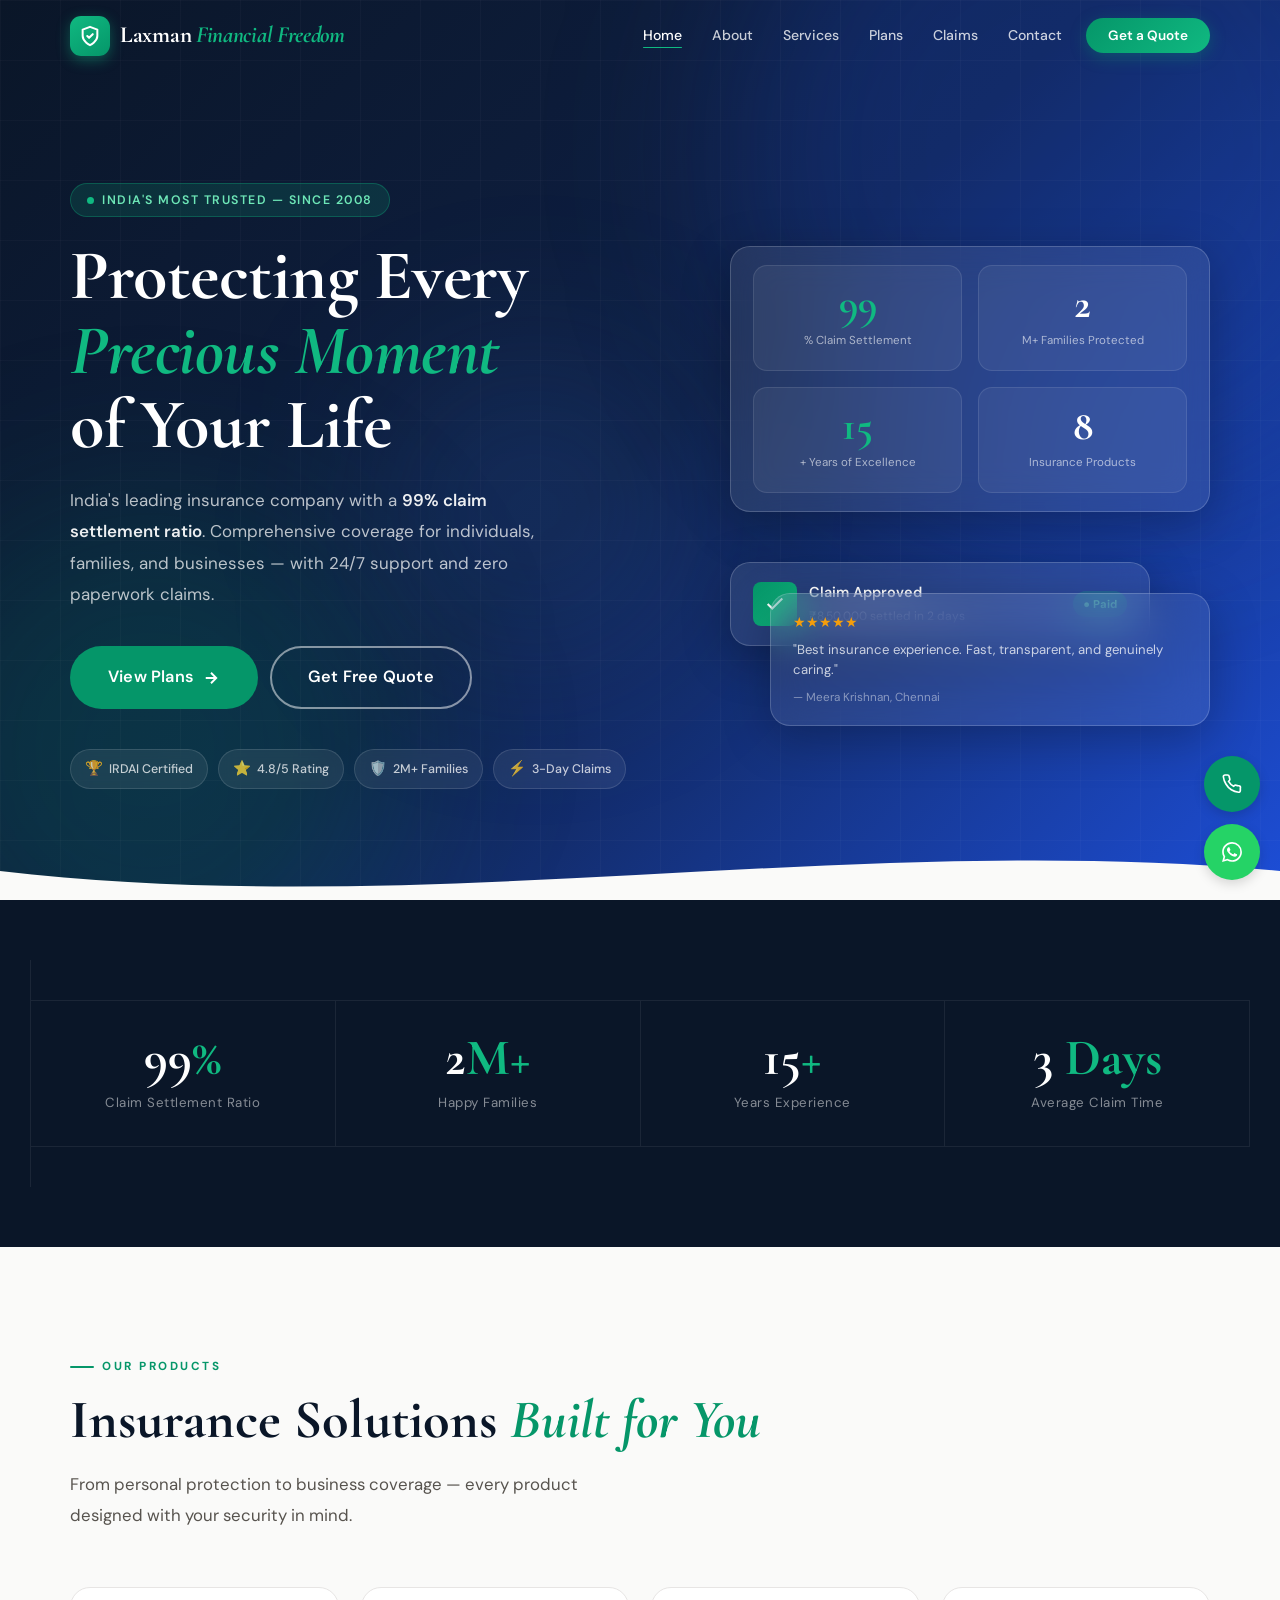
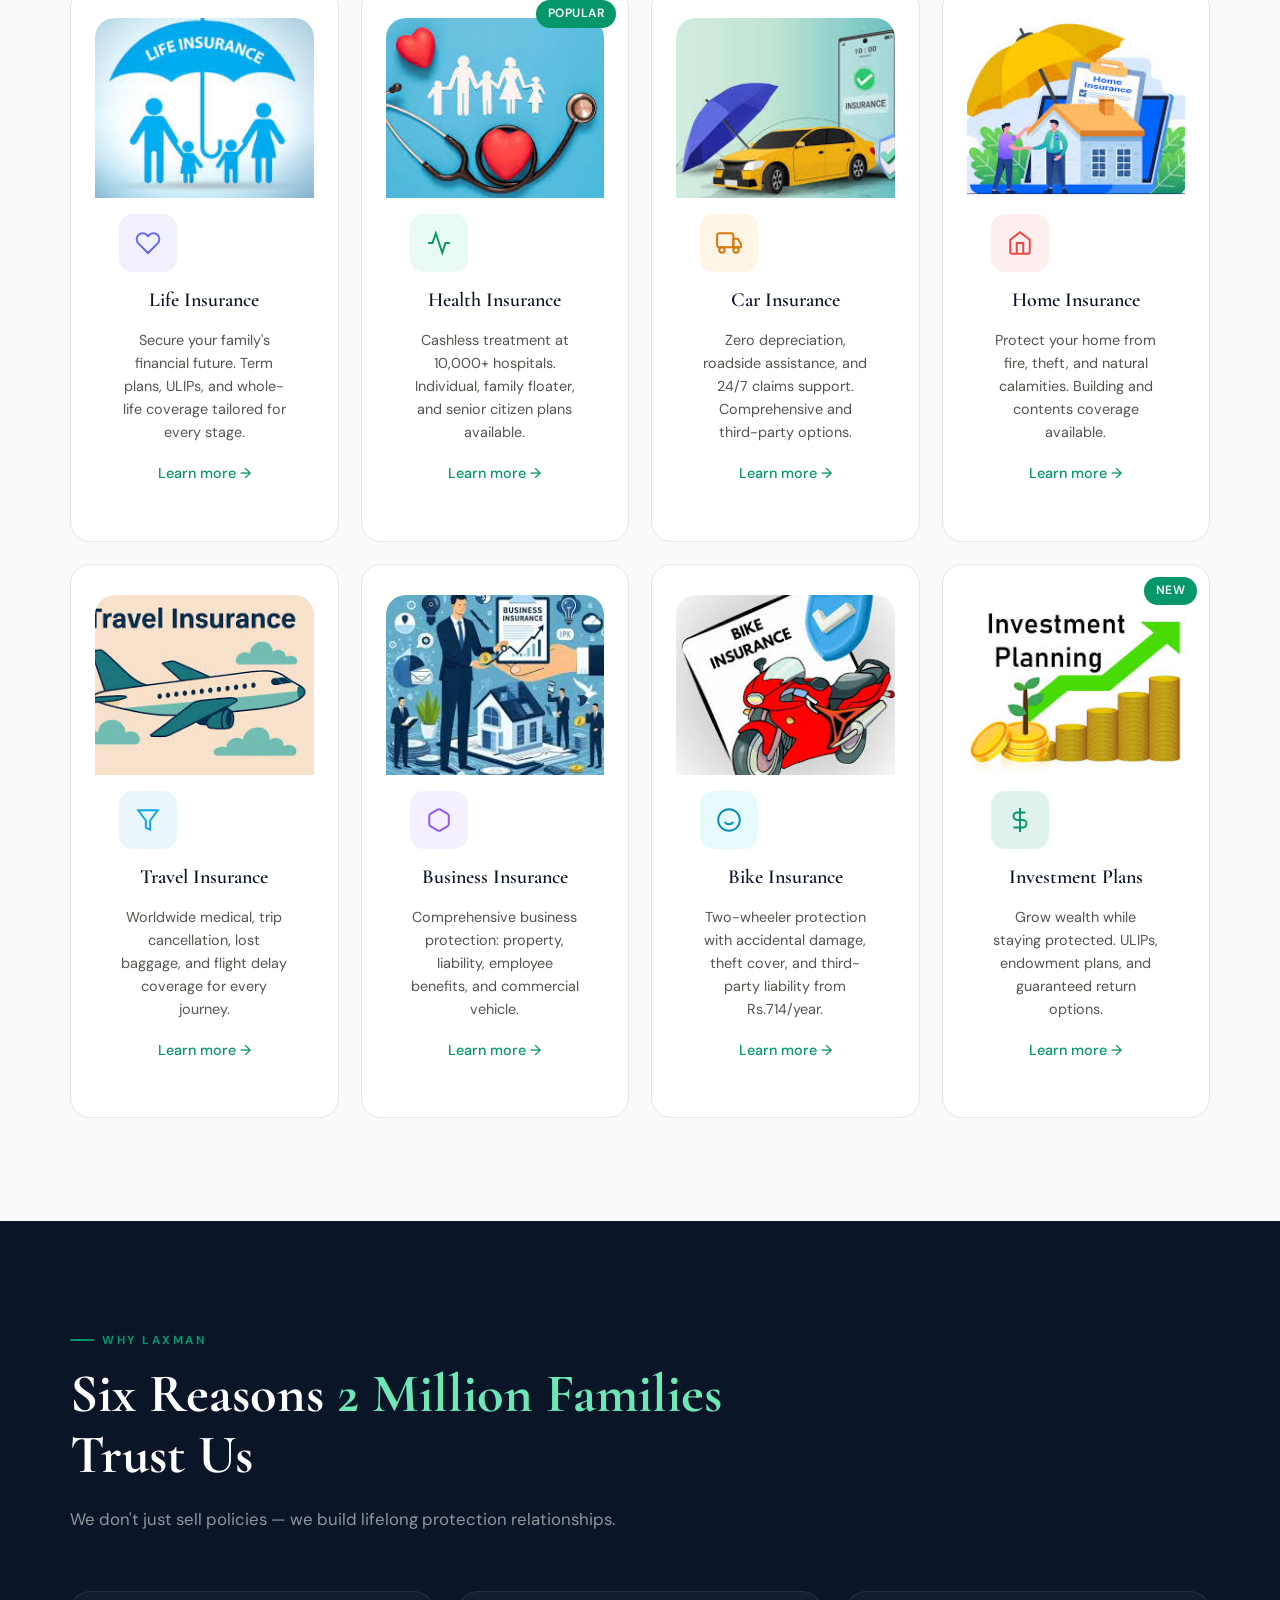
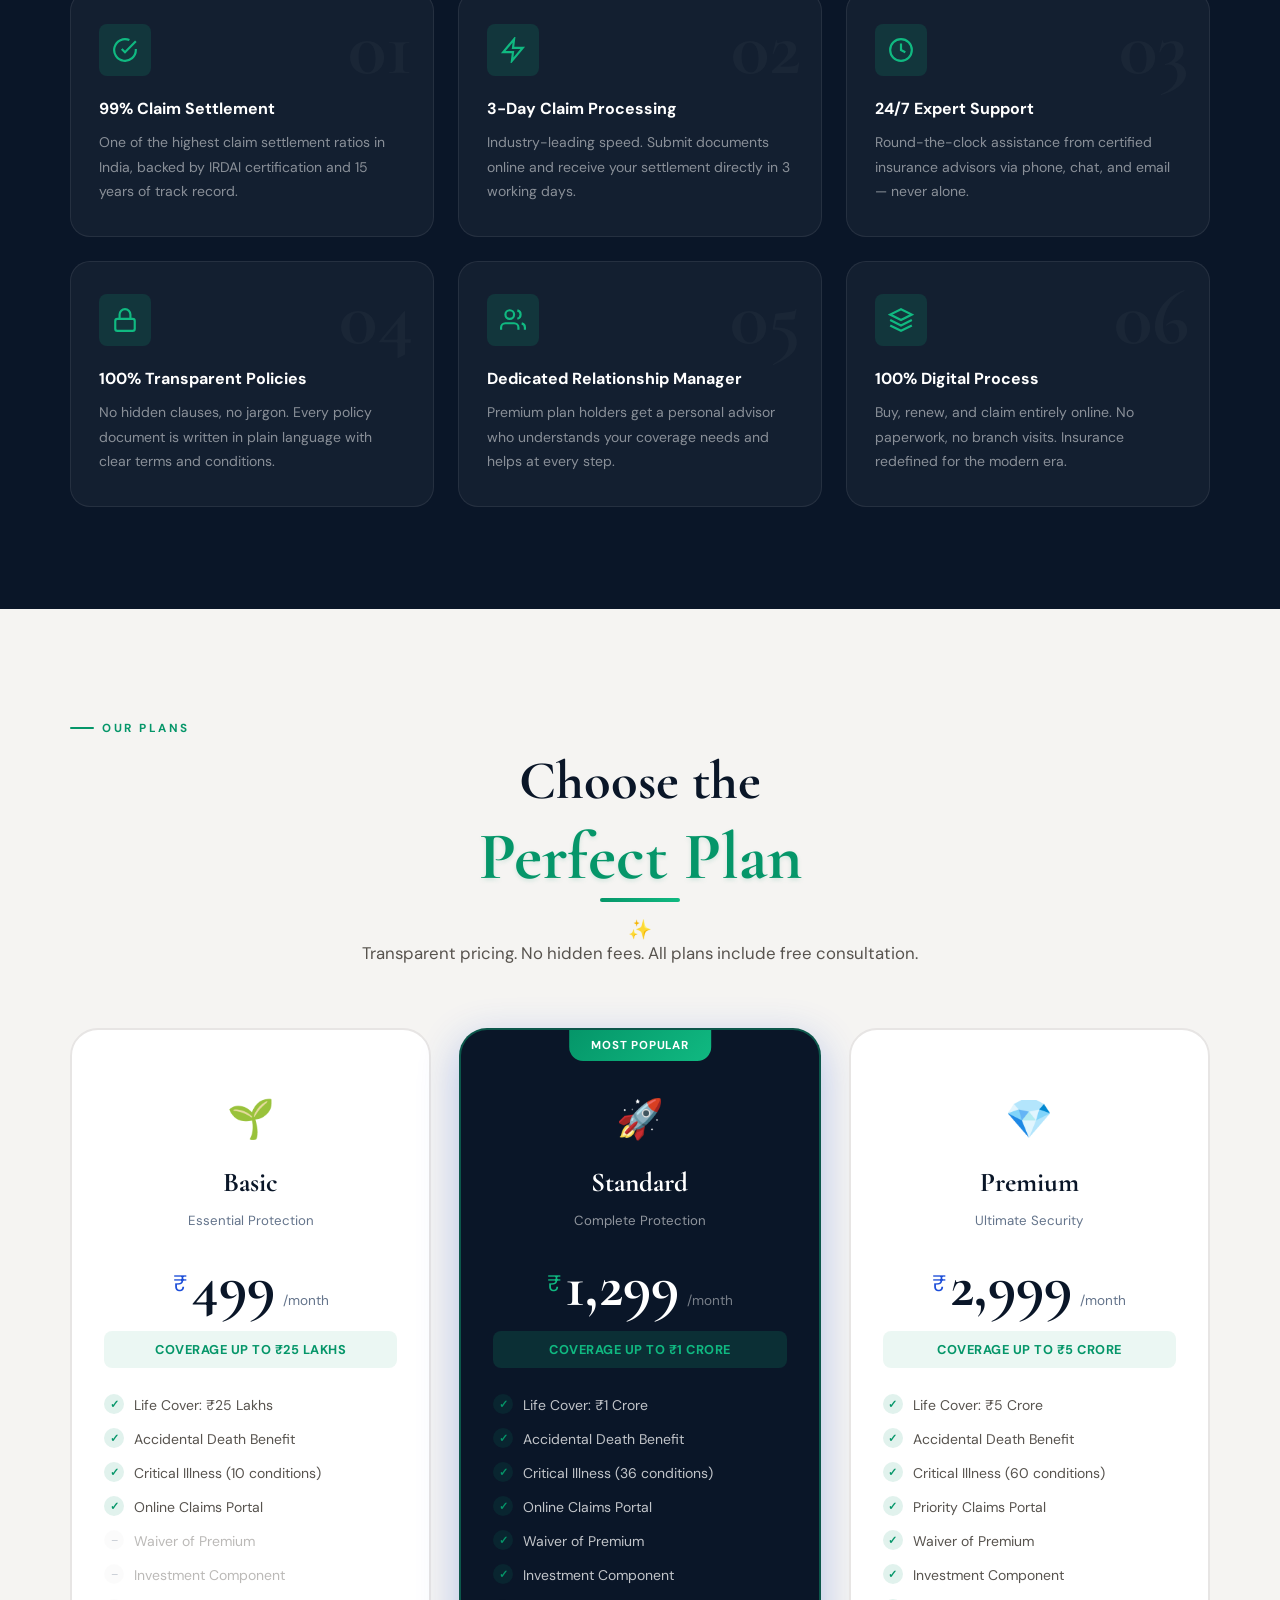
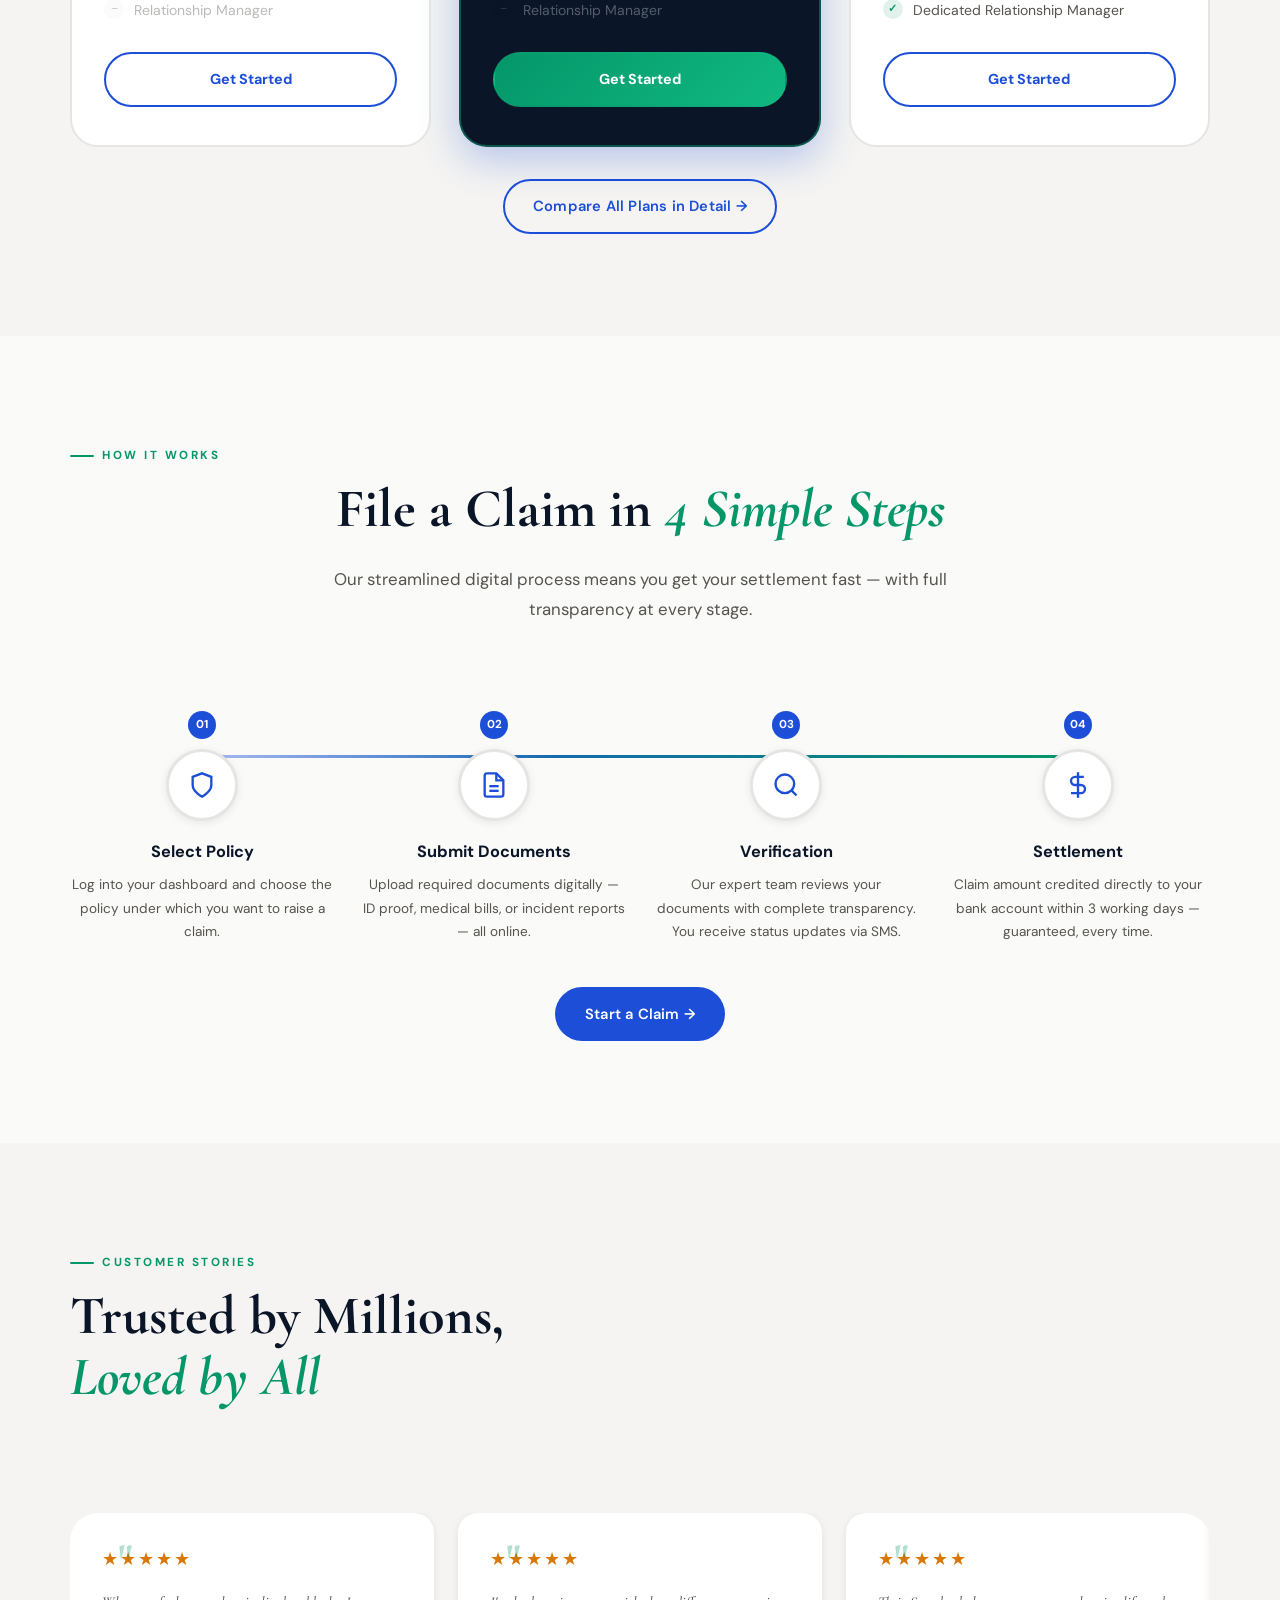
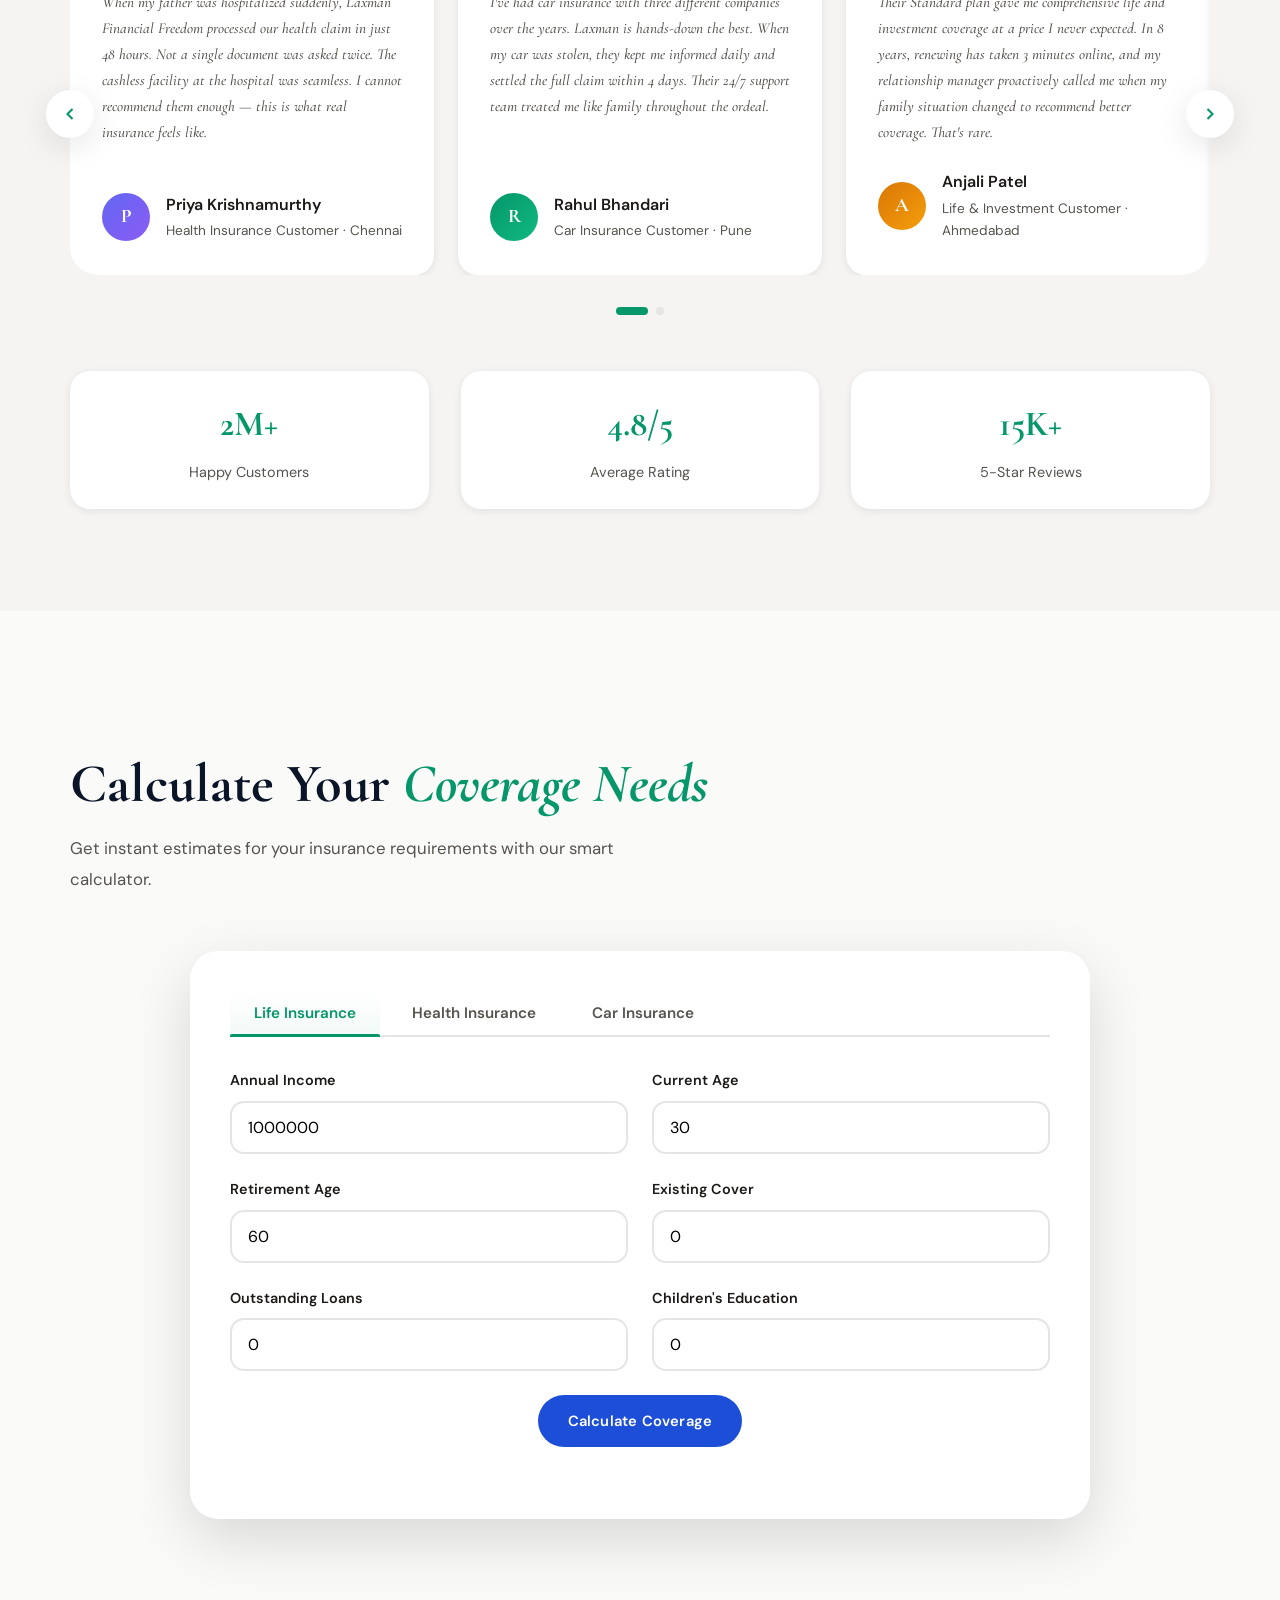
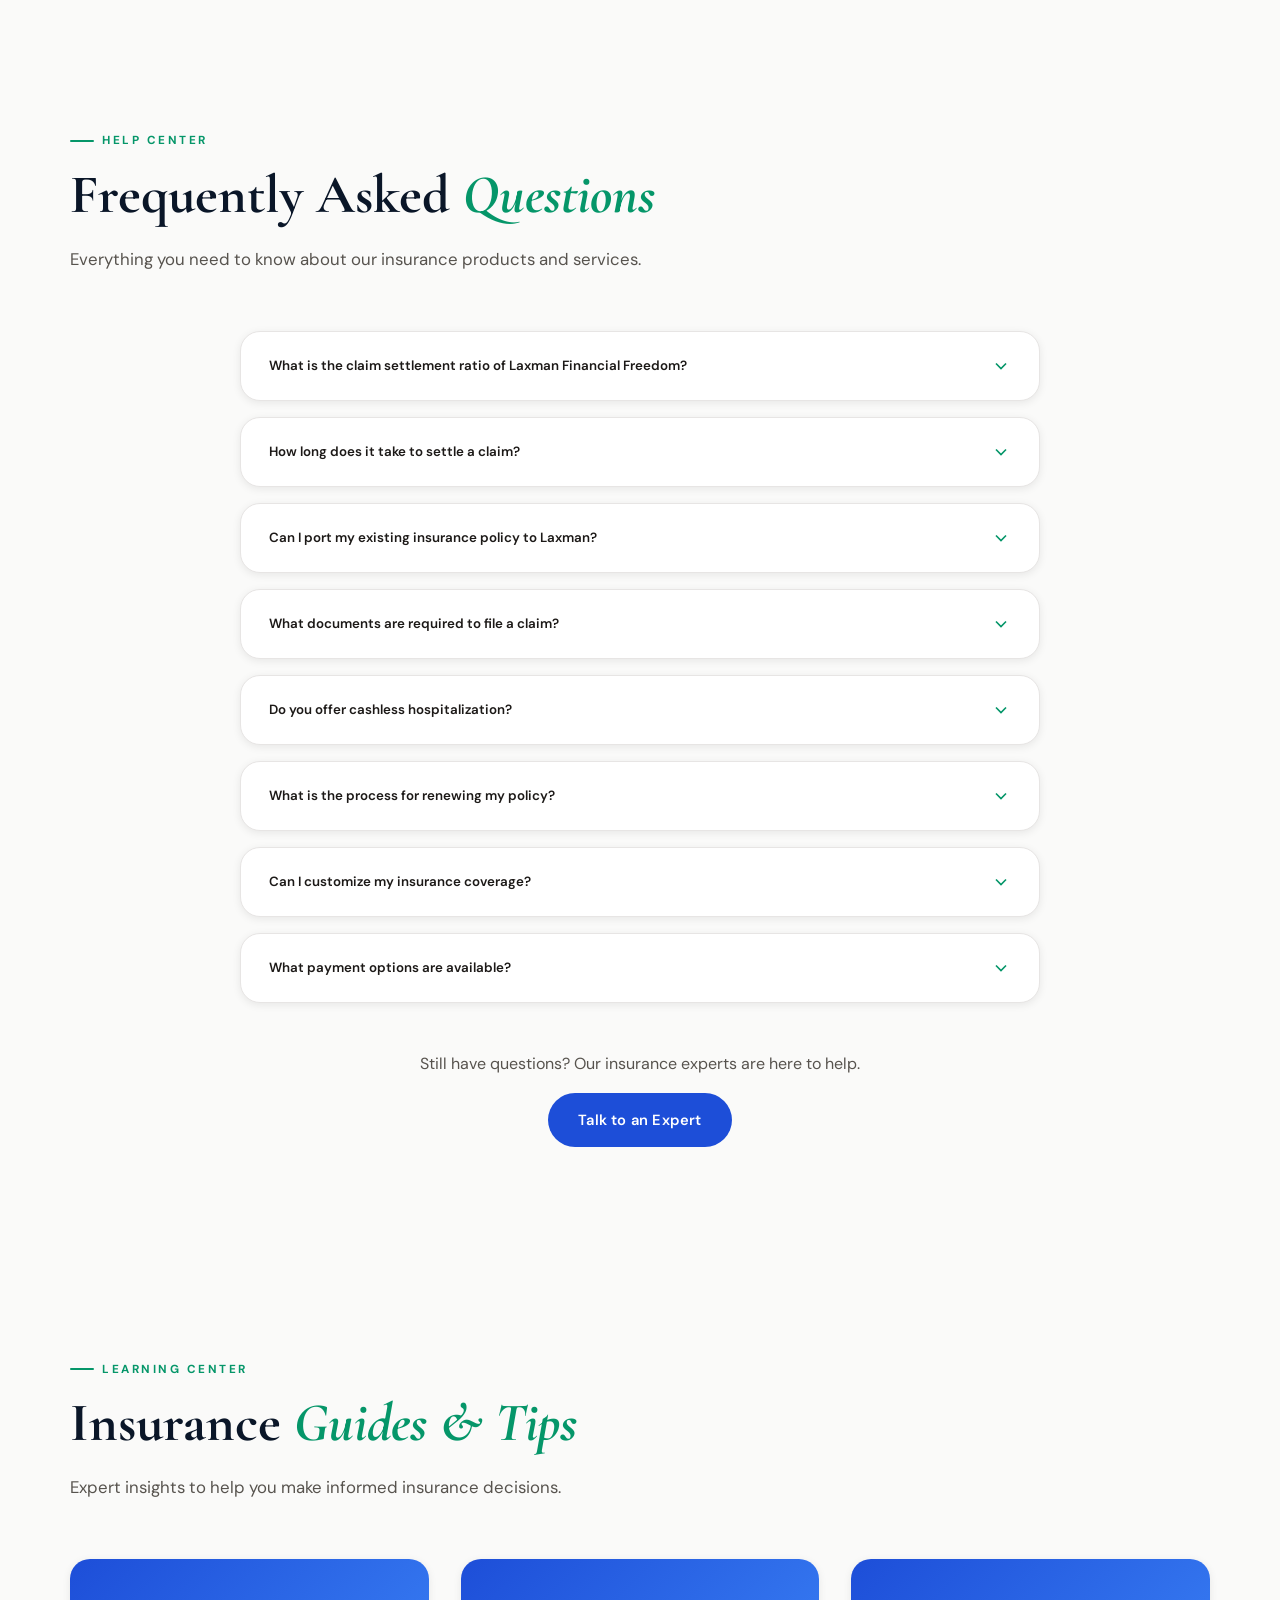
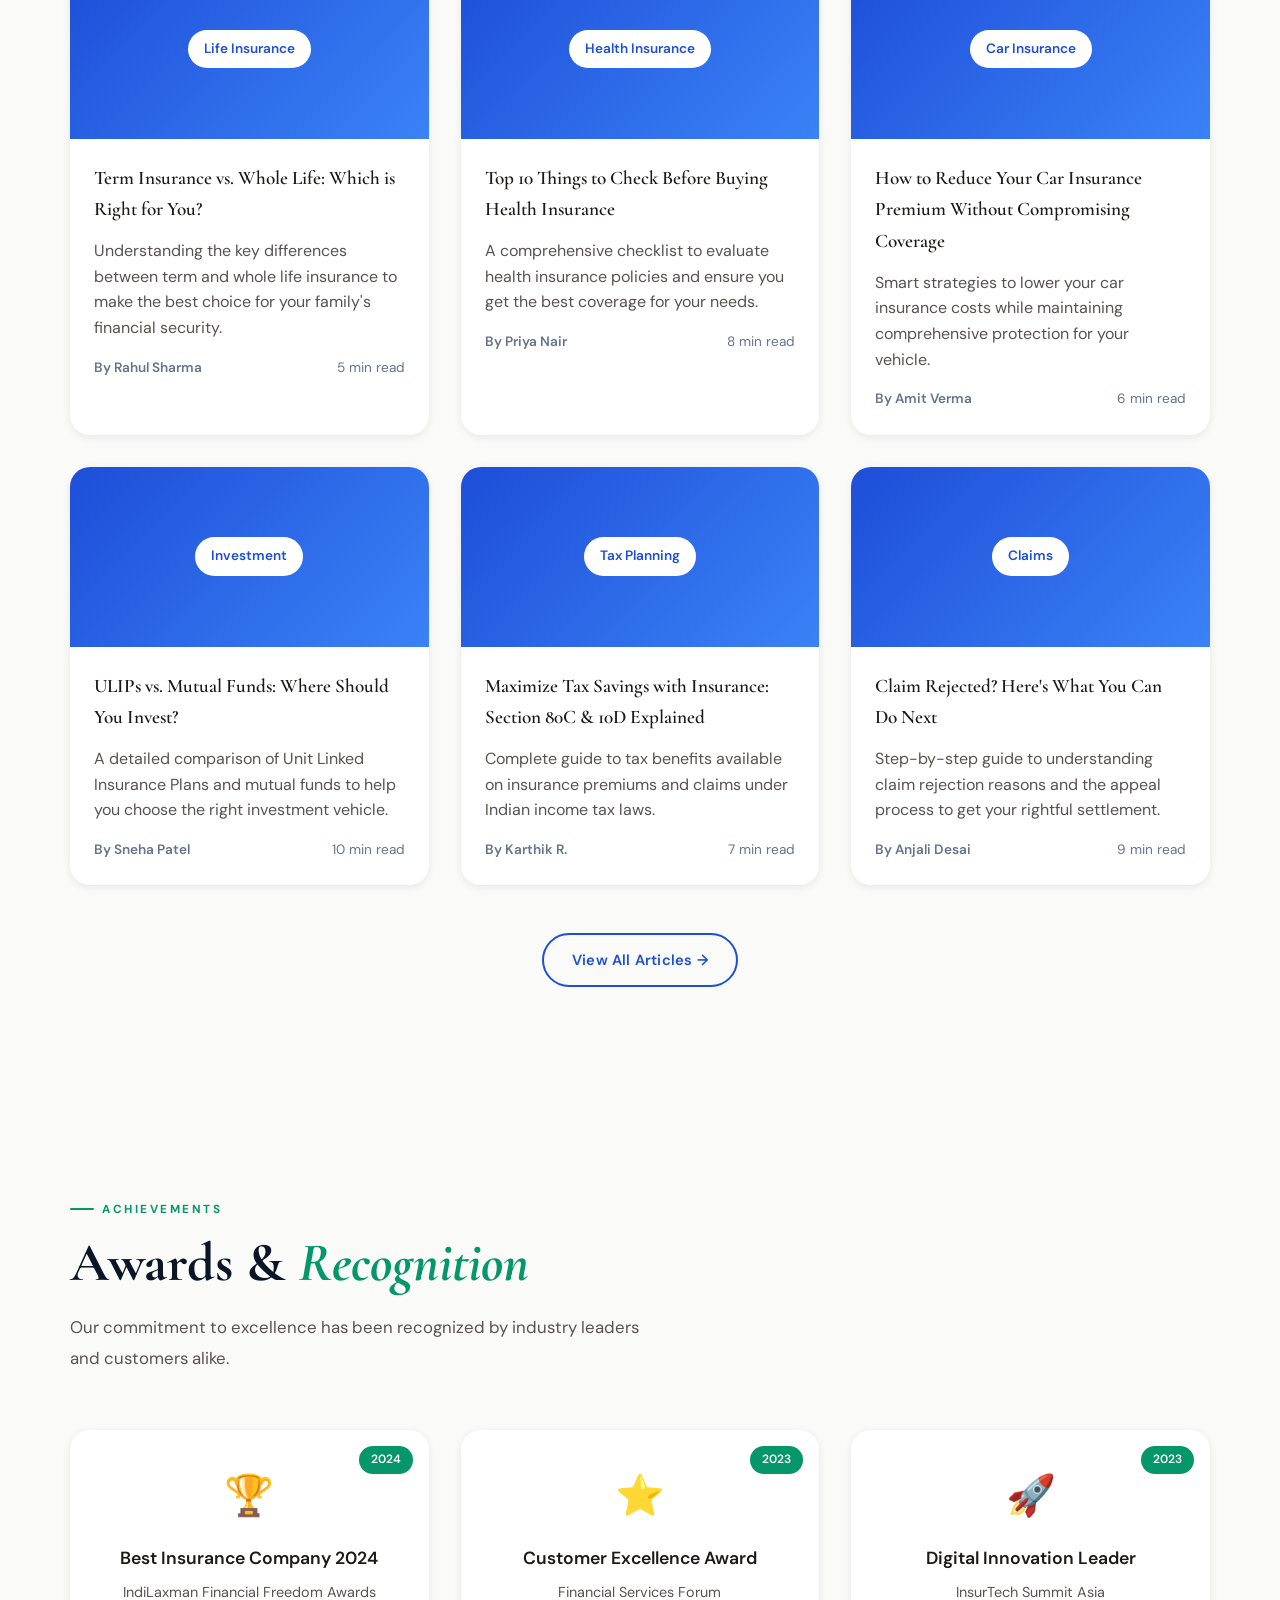
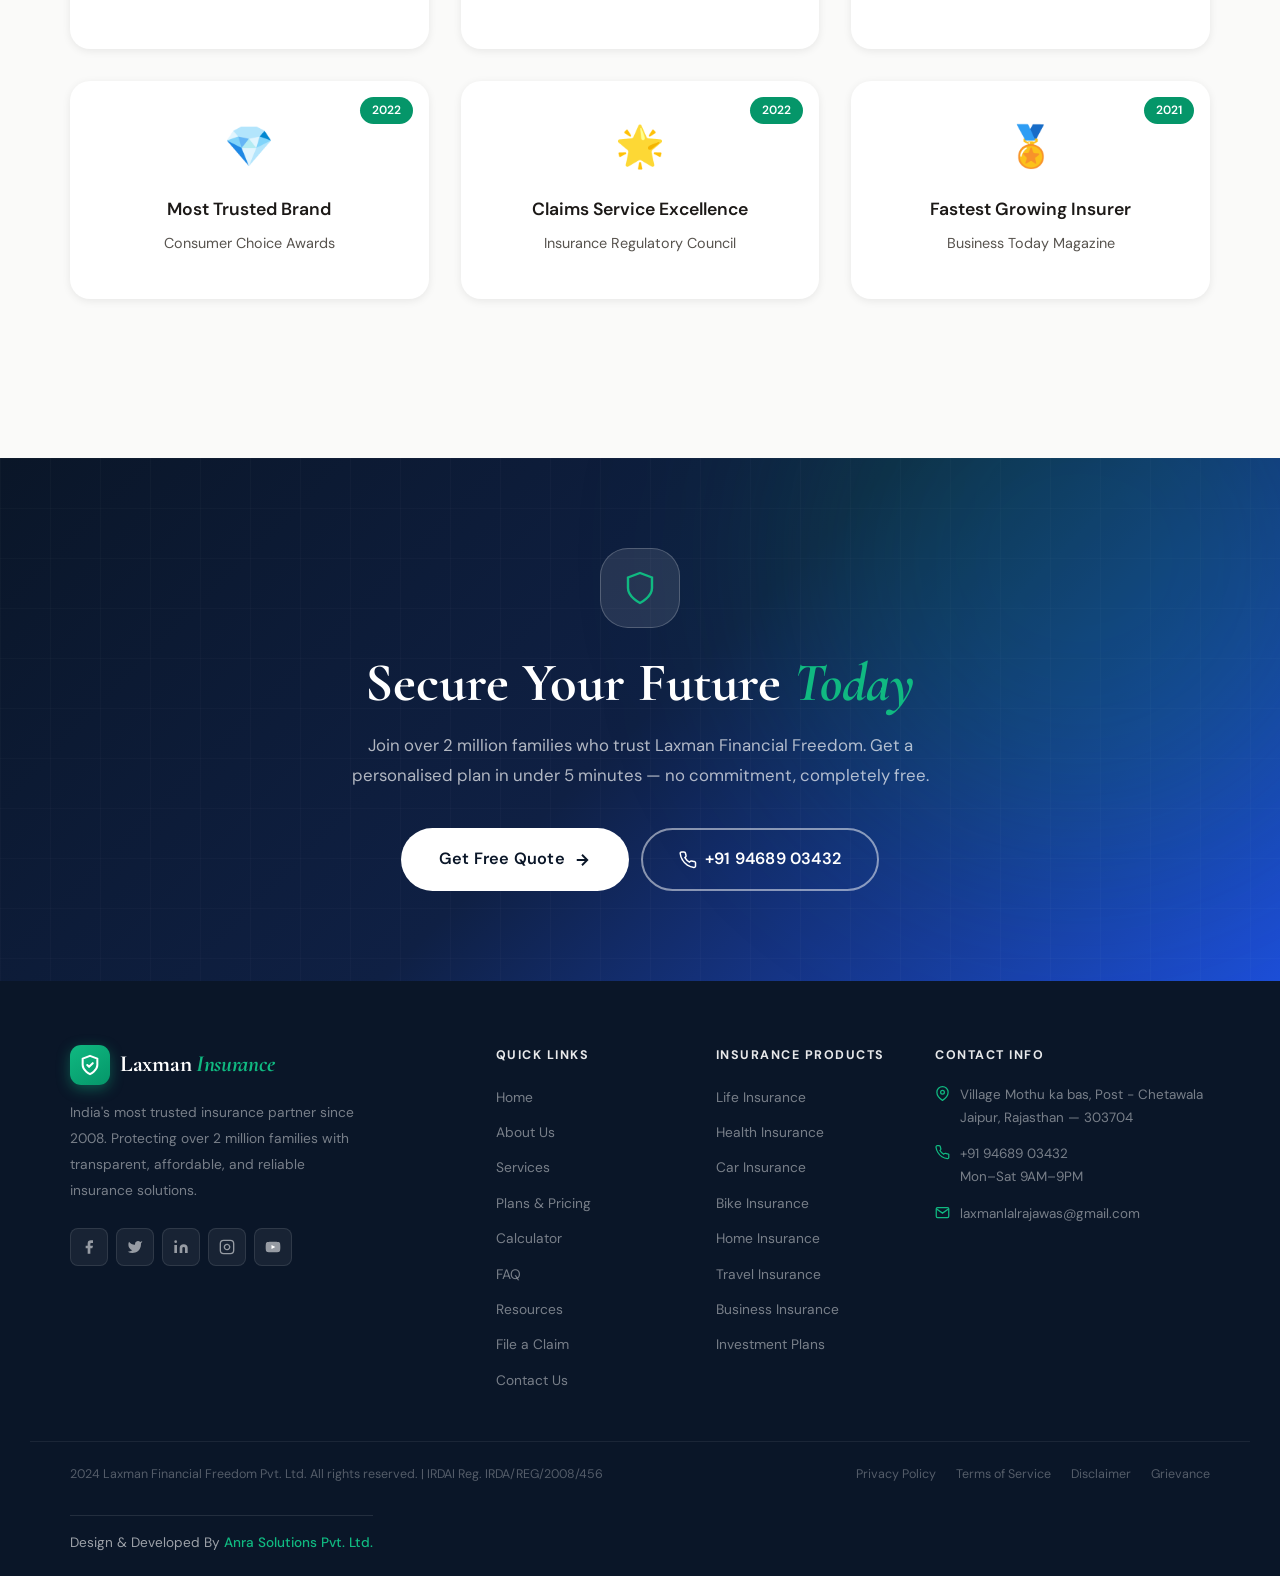
==== commit dbee63f1: "improve about section" ====
--- a/index.html
+++ b/index.html
@@ -3,7 +3,7 @@
 <head>
   <meta charset="UTF-8"/>
   <meta name="viewport" content="width=device-width, initial-scale=1.0"/>
-  <title>Laxman Insurance — Complete Protection for Every Stage of Life</title>
+  <title>Laxman Financial Freedom - Your Path to Financial Independence</title>
   <meta name="description" content="India's most trusted insurance company. 99% claim settlement, 2M+ families protected. Life, Health, Car, Home, Travel & Business Insurance."/>
   <link rel="preconnect" href="https://fonts.googleapis.com"/>
   <link rel="preconnect" href="https://fonts.gstatic.com" crossorigin/>
@@ -19,7 +19,7 @@
       <span class="logo-shield">
         <svg viewBox="0 0 24 24" fill="none" stroke="#fff" stroke-width="2.2" stroke-linecap="round" stroke-linejoin="round"><path d="M12 22s8-4 8-10V5l-8-3-8 3v7c0 6 8 10 8 10z"/><polyline points="9 12 11 14 15 10"/></svg>
       </span>
-      <span class="logo-name">Laxman<span> Insurance</span></span>
+      <span class="logo-name">Laxman<span> Financial Freedom</span></span>
     </a>
     <ul class="nav-links" id="navLinks">
       <li><a href="index.html"    class="nav-link active">Home</a></li>
@@ -150,77 +150,117 @@
 
     <div class="services-grid">
       <div class="svc-card" data-reveal style="--icon-bg:rgba(99,102,241,.09);--icon-color:#6366f1;--grad-blue:linear-gradient(90deg,#6366f1,#8b5cf6)">
-        <div class="svc-icon">
-          <svg width="26" height="26" viewBox="0 0 24 24" fill="none" stroke="currentColor" stroke-width="1.8"><path d="M20.84 4.61a5.5 5.5 0 0 0-7.78 0L12 5.67l-1.06-1.06a5.5 5.5 0 0 0-7.78 7.78l1.06 1.06L12 21.23l7.78-7.78 1.06-1.06a5.5 5.5 0 0 0 0-7.78z"/></svg>
-        </div>
-        <h3>Life Insurance</h3>
-        <p>Secure your family's financial future. Term plans, ULIPs, and whole-life coverage tailored for every stage.</p>
-        <a href="services.html" class="svc-link">Learn more →</a>
+        <div class="svc-image">
+          <img src="Images/Life Insurance.jpg" alt="Life Insurance" class="service-img" loading="lazy"/>
+        </div>
+        <div class="svc-content">
+          <div class="svc-icon">
+            <svg width="26" height="26" viewBox="0 0 24 24" fill="none" stroke="currentColor" stroke-width="1.8"><path d="M20.84 4.61a5.5 5.5 0 0 0-7.78 0L12 5.67l-1.06-1.06a5.5 5.5 0 0 0-7.78 7.78l1.06 1.06L12 21.23l7.78-7.78 1.06-1.06a5.5 5.5 0 0 0 0-7.78z"/></svg>
+          </div>
+          <h3>Life Insurance</h3>
+          <p>Secure your family's financial future. Term plans, ULIPs, and whole-life coverage tailored for every stage.</p>
+          <a href="services.html" class="svc-link">Learn more →</a>
+        </div>
       </div>
 
       <div class="svc-card" data-reveal style="--icon-bg:rgba(16,185,129,.09);--icon-color:#059669;--grad-blue:linear-gradient(90deg,#10b981,#059669)">
-        <div class="svc-icon">
-          <svg width="26" height="26" viewBox="0 0 24 24" fill="none" stroke="currentColor" stroke-width="1.8"><path d="M22 12h-4l-3 9L9 3l-3 9H2"/></svg>
-        </div>
-        <h3>Health Insurance</h3>
-        <p>Cashless treatment at 10,000+ hospitals. Individual, family floater, and senior citizen plans available.</p>
-        <a href="services.html" class="svc-link">Learn more →</a>
-        <div class="svc-hot">Popular</div>
+        <div class="svc-image">
+          <img src="Images/Health Insurance.jpg" alt="Health Insurance" class="service-img" loading="lazy"/>
+        </div>
+        <div class="svc-content">
+          <div class="svc-icon">
+            <svg width="26" height="26" viewBox="0 0 24 24" fill="none" stroke="currentColor" stroke-width="1.8"><path d="M22 12h-4l-3 9L9 3l-3 9H2"/></svg>
+          </div>
+          <h3>Health Insurance</h3>
+          <p>Cashless treatment at 10,000+ hospitals. Individual, family floater, and senior citizen plans available.</p>
+          <a href="services.html" class="svc-link">Learn more →</a>
+          <div class="svc-hot">Popular</div>
+        </div>
       </div>
 
       <div class="svc-card" data-reveal style="--icon-bg:rgba(245,158,11,.1);--icon-color:#d97706;--grad-blue:linear-gradient(90deg,#f59e0b,#d97706)">
-        <div class="svc-icon">
-          <svg width="26" height="26" viewBox="0 0 24 24" fill="none" stroke="currentColor" stroke-width="1.8"><rect x="1" y="3" width="15" height="13" rx="2"/><path d="M16 8h4l3 5v3h-7V8z"/><circle cx="5.5" cy="18.5" r="2.5"/><circle cx="18.5" cy="18.5" r="2.5"/></svg>
-        </div>
-        <h3>Car Insurance</h3>
-        <p>Zero depreciation, roadside assistance, and 24/7 claims support. Comprehensive and third-party options.</p>
-        <a href="services.html" class="svc-link">Learn more →</a>
+        <div class="svc-image">
+          <img src="Images/Car Insurance.jpg" alt="Car Insurance" class="service-img" loading="lazy"/>
+        </div>
+        <div class="svc-content">
+          <div class="svc-icon">
+            <svg width="26" height="26" viewBox="0 0 24 24" fill="none" stroke="currentColor" stroke-width="1.8"><rect x="1" y="3" width="15" height="13" rx="2"/><path d="M16 8h4l3 5v3h-7V8z"/><circle cx="5.5" cy="18.5" r="2.5"/><circle cx="18.5" cy="18.5" r="2.5"/></svg>
+          </div>
+          <h3>Car Insurance</h3>
+          <p>Zero depreciation, roadside assistance, and 24/7 claims support. Comprehensive and third-party options.</p>
+          <a href="services.html" class="svc-link">Learn more →</a>
+        </div>
       </div>
 
       <div class="svc-card" data-reveal style="--icon-bg:rgba(239,68,68,.09);--icon-color:#ef4444;--grad-blue:linear-gradient(90deg,#ef4444,#dc2626)">
-        <div class="svc-icon">
-          <svg width="26" height="26" viewBox="0 0 24 24" fill="none" stroke="currentColor" stroke-width="1.8"><path d="M3 9l9-7 9 7v11a2 2 0 0 1-2 2H5a2 2 0 0 1-2-2z"/><polyline points="9 22 9 12 15 12 15 22"/></svg>
-        </div>
-        <h3>Home Insurance</h3>
-        <p>Protect your home from fire, theft, and natural calamities. Building and contents coverage available.</p>
-        <a href="services.html" class="svc-link">Learn more →</a>
+        <div class="svc-image">
+          <img src="Images/Home Insurance.jpg" alt="Home Insurance" class="service-img" loading="lazy"/>
+        </div>
+        <div class="svc-content">
+          <div class="svc-icon">
+            <svg width="26" height="26" viewBox="0 0 24 24" fill="none" stroke="currentColor" stroke-width="1.8"><path d="M3 9l9-7 9 7v11a2 2 0 0 1-2 2H5a2 2 0 0 1-2-2z"/><polyline points="9 22 9 12 15 12 15 22"/></svg>
+          </div>
+          <h3>Home Insurance</h3>
+          <p>Protect your home from fire, theft, and natural calamities. Building and contents coverage available.</p>
+          <a href="services.html" class="svc-link">Learn more →</a>
+        </div>
       </div>
 
       <div class="svc-card" data-reveal style="--icon-bg:rgba(14,165,233,.09);--icon-color:#0ea5e9;--grad-blue:linear-gradient(90deg,#0ea5e9,#0284c7)">
-        <div class="svc-icon">
-          <svg width="26" height="26" viewBox="0 0 24 24" fill="none" stroke="currentColor" stroke-width="1.8"><path d="M21 3H3l7 9.46V19l4 2V12.46L21 3z"/></svg>
-        </div>
-        <h3>Travel Insurance</h3>
-        <p>Worldwide medical, trip cancellation, lost baggage, and flight delay coverage for every journey.</p>
-        <a href="services.html" class="svc-link">Learn more →</a>
+        <div class="svc-image">
+          <img src="Images/Travel Insurance.jpg" alt="Travel Insurance" class="service-img" loading="lazy"/>
+        </div>
+        <div class="svc-content">
+          <div class="svc-icon">
+            <svg width="26" height="26" viewBox="0 0 24 24" fill="none" stroke="currentColor" stroke-width="1.8"><path d="M21 3H3l7 9.46V19l4 2V12.46L21 3z"/></svg>
+          </div>
+          <h3>Travel Insurance</h3>
+          <p>Worldwide medical, trip cancellation, lost baggage, and flight delay coverage for every journey.</p>
+          <a href="services.html" class="svc-link">Learn more →</a>
+        </div>
       </div>
 
       <div class="svc-card" data-reveal style="--icon-bg:rgba(139,92,246,.09);--icon-color:#8b5cf6;--grad-blue:linear-gradient(90deg,#8b5cf6,#7c3aed)">
-        <div class="svc-icon">
-          <svg width="26" height="26" viewBox="0 0 24 24" fill="none" stroke="currentColor" stroke-width="1.8"><path d="M21 16V8a2 2 0 0 0-1-1.73l-7-4a2 2 0 0 0-2 0l-7 4A2 2 0 0 0 3 8v8a2 2 0 0 0 1 1.73l7 4a2 2 0 0 0 2 0l7-4A2 2 0 0 0 21 16z"/></svg>
-        </div>
-        <h3>Business Insurance</h3>
-        <p>Comprehensive business protection: property, liability, employee benefits, and commercial vehicle.</p>
-        <a href="services.html" class="svc-link">Learn more →</a>
+        <div class="svc-image">
+          <img src="Images/Business Insurance.jpg" alt="Business Insurance" class="service-img" loading="lazy"/>
+        </div>
+        <div class="svc-content">
+          <div class="svc-icon">
+            <svg width="26" height="26" viewBox="0 0 24 24" fill="none" stroke="currentColor" stroke-width="1.8"><path d="M21 16V8a2 2 0 0 0-1-1.73l-7-4a2 2 0 0 0-2 0l-7 4A2 2 0 0 0 3 8v8a2 2 0 0 0 1 1.73l7 4a2 2 0 0 0 2 0l7-4A2 2 0 0 0 21 16z"/></svg>
+          </div>
+          <h3>Business Insurance</h3>
+          <p>Comprehensive business protection: property, liability, employee benefits, and commercial vehicle.</p>
+          <a href="services.html" class="svc-link">Learn more →</a>
+        </div>
       </div>
 
       <div class="svc-card" data-reveal style="--icon-bg:rgba(6,182,212,.09);--icon-color:#0891b2;--grad-blue:linear-gradient(90deg,#06b6d4,#0891b2)">
-        <div class="svc-icon">
-          <svg width="26" height="26" viewBox="0 0 24 24" fill="none" stroke="currentColor" stroke-width="1.8"><circle cx="12" cy="12" r="10"/><path d="M8 14s1.5 2 4 2 4-2 4-2"/><line x1="9" y1="9" x2="9.01" y2="9"/><line x1="15" y1="9" x2="15.01" y2="9"/></svg>
-        </div>
-        <h3>Bike Insurance</h3>
-        <p>Two-wheeler protection with accidental damage, theft cover, and third-party liability from Rs.714/year.</p>
-        <a href="services.html" class="svc-link">Learn more →</a>
+        <div class="svc-image">
+          <img src="Images/Bike Insurance.jpg" alt="Bike Insurance" class="service-img" loading="lazy"/>
+        </div>
+        <div class="svc-content">
+          <div class="svc-icon">
+            <svg width="26" height="26" viewBox="0 0 24 24" fill="none" stroke="currentColor" stroke-width="1.8"><circle cx="12" cy="12" r="10"/><path d="M8 14s1.5 2 4 2 4-2 4-2"/><line x1="9" y1="9" x2="9.01" y2="9"/><line x1="15" y1="9" x2="15.01" y2="9"/></svg>
+          </div>
+          <h3>Bike Insurance</h3>
+          <p>Two-wheeler protection with accidental damage, theft cover, and third-party liability from Rs.714/year.</p>
+          <a href="services.html" class="svc-link">Learn more →</a>
+        </div>
       </div>
 
       <div class="svc-card" data-reveal style="--icon-bg:rgba(5,150,105,.12);--icon-color:#059669;--grad-blue:linear-gradient(90deg,#059669,#047857)">
-        <div class="svc-icon">
-          <svg width="26" height="26" viewBox="0 0 24 24" fill="none" stroke="currentColor" stroke-width="1.8"><line x1="12" y1="1" x2="12" y2="23"/><path d="M17 5H9.5a3.5 3.5 0 0 0 0 7h5a3.5 3.5 0 0 1 0 7H6"/></svg>
-        </div>
-        <h3>Investment Plans</h3>
-        <p>Grow wealth while staying protected. ULIPs, endowment plans, and guaranteed return options.</p>
-        <a href="services.html" class="svc-link">Learn more →</a>
-        <div class="svc-hot">New</div>
+        <div class="svc-image">
+          <img src="Images/Investment Plans.jpg" alt="Investment Plans" class="service-img" loading="lazy"/>
+        </div>
+        <div class="svc-content">
+          <div class="svc-icon">
+            <svg width="26" height="26" viewBox="0 0 24 24" fill="none" stroke="currentColor" stroke-width="1.8"><line x1="12" y1="1" x2="12" y2="23"/><path d="M17 5H9.5a3.5 3.5 0 0 0 0 7h5a3.5 3.5 0 0 1 0 7H6"/></svg>
+          </div>
+          <h3>Investment Plans</h3>
+          <p>Grow wealth while staying protected. ULIPs, endowment plans, and guaranteed return options.</p>
+          <a href="services.html" class="svc-link">Learn more →</a>
+          <div class="svc-hot">New</div>
+        </div>
       </div>
     </div>
   </div>
@@ -445,7 +485,7 @@
             <div class="testi-card">
               <div class="testi-quote-mark">"</div>
               <div class="testi-stars">★★★★★</div>
-              <p class="testi-text">When my father was hospitalized suddenly, Laxman Insurance processed our health claim in just 48 hours. Not a single document was asked twice. The cashless facility at the hospital was seamless. I cannot recommend them enough — this is what real insurance feels like.</p>
+              <p class="testi-text">When my father was hospitalized suddenly, Laxman Financial Freedom processed our health claim in just 48 hours. Not a single document was asked twice. The cashless facility at the hospital was seamless. I cannot recommend them enough — this is what real insurance feels like.</p>
               <div class="testi-author">
                 <div class="testi-avatar" style="background:linear-gradient(135deg,#6366f1,#8b5cf6)">P</div>
                 <div>
@@ -782,11 +822,11 @@
     <div class="faq-grid" data-reveal>
       <div class="faq-item">
         <button class="faq-question">
-          <span>What is the claim settlement ratio of Laxman Insurance?</span>
+          <span>What is the claim settlement ratio of Laxman Financial Freedom?</span>
           <svg width="20" height="20" viewBox="0 0 24 24" fill="none" stroke="currentColor" stroke-width="2"><polyline points="6 9 12 15 18 9"/></svg>
         </button>
         <div class="faq-answer">
-          <p>Laxman Insurance maintains an impressive <strong>99% claim settlement ratio</strong>, one of the highest in the industry. This means we settle 99 out of every 100 claims we receive. Our transparent process and customer-first approach ensure genuine claims are processed quickly and fairly.</p>
+          <p>Laxman Financial Freedom maintains an impressive <strong>99% claim settlement ratio</strong>, one of the highest in the industry. This means we settle 99 out of every 100 claims we receive. Our transparent process and customer-first approach ensure genuine claims are processed quickly and fairly.</p>
         </div>
       </div>
 
@@ -806,7 +846,7 @@
           <svg width="20" height="20" viewBox="0 0 24 24" fill="none" stroke="currentColor" stroke-width="2"><polyline points="6 9 12 15 18 9"/></svg>
         </button>
         <div class="faq-answer">
-          <p>Yes! We offer seamless policy portability. You can transfer your existing life, health, car, or home insurance policy from any IRDAI-registered insurer to Laxman Insurance. You'll retain benefits like no-claim bonus and waiting period credits while getting better coverage and service.</p>
+          <p>Yes! We offer seamless policy portability. You can transfer your existing life, health, car, or home insurance policy from any IRDAI-registered insurer to Laxman Financial Freedom. You'll retain benefits like no-claim bonus and waiting period credits while getting better coverage and service.</p>
         </div>
       </div>
 
@@ -1000,7 +1040,7 @@
       <div class="award-item">
         <div class="award-icon">🏆</div>
         <h4>Best Insurance Company 2024</h4>
-        <p>Indian Insurance Awards</p>
+        <p>IndiLaxman Financial Freedom Awards</p>
         <span class="award-year">2024</span>
       </div>
 
@@ -1051,7 +1091,7 @@
       <svg width="36" height="36" viewBox="0 0 24 24" fill="none" stroke="currentColor" stroke-width="1.6"><path d="M12 22s8-4 8-10V5l-8-3-8 3v7c0 6 8 10 8 10z"/></svg>
     </div>
     <h2 class="cta-title">Secure Your Future <span class="em">Today</span></h2>
-    <p class="cta-body">Join over 2 million families who trust Laxman Insurance. Get a personalised plan in under 5 minutes — no commitment, completely free.</p>
+    <p class="cta-body">Join over 2 million families who trust Laxman Financial Freedom. Get a personalised plan in under 5 minutes — no commitment, completely free.</p>
     <div class="cta-actions">
       <a href="contact.html" class="btn btn-white btn-lg">
         Get Free Quote
@@ -1126,7 +1166,7 @@
     </div>
   </div>
   <div class="footer-bottom">
-    <p class="footer-copy">2024 Laxman Insurance Pvt. Ltd. All rights reserved. | IRDAI Reg. IRDA/REG/2008/456</p>
+    <p class="footer-copy">2024 Laxman Financial Freedom Pvt. Ltd. All rights reserved. | IRDAI Reg. IRDA/REG/2008/456</p>
     <div class="footer-links">
       <a href="#">Privacy Policy</a>
       <a href="#">Terms of Service</a>
--- a/css/style.css
+++ b/css/style.css
@@ -1258,6 +1258,529 @@
   }
 }
 
+/* ── FOUNDER SECTION ── */
+.founder-section{
+  background:linear-gradient(135deg,var(--gray-light),var(--white));
+  padding:80px 0;
+}
+
+.founder-container{
+  display:grid;
+  grid-template-columns:1fr 2fr;
+  gap:60px;
+  align-items:start;
+}
+
+.founder-left{
+  text-align:center;
+  position:sticky;
+  top:120px;
+}
+
+.founder-avatar{
+  margin-bottom:32px;
+}
+
+.founder-image{
+  width:200px;
+  height:200px;
+  border-radius:50%;
+  display:flex;
+  align-items:center;
+  justify-content:center;
+  font-size:4rem;
+  font-weight:700;
+  color:var(--white);
+  margin:0 auto;
+  box-shadow:0 20px 40px rgba(29,78,216,.2);
+  border:6px solid var(--white);
+}
+
+.founder-info{
+  padding:0 20px;
+}
+
+.founder-name{
+  font-size:2rem;
+  font-weight:700;
+  color:var(--ink);
+  margin-bottom:8px;
+  line-height:1.2;
+}
+
+.founder-title{
+  font-size:1.1rem;
+  font-weight:600;
+  color:var(--primary);
+  margin-bottom:4px;
+}
+
+.founder-company{
+  font-size:1rem;
+  color:var(--text-dim);
+  font-weight:500;
+}
+
+.founder-right{
+  background:var(--white);
+  border-radius:var(--r-xl);
+  padding:48px;
+  box-shadow:0 10px 40px rgba(0,0,0,.08);
+}
+
+.founder-content{
+  max-width:800px;
+}
+
+.founder-intro{
+  font-size:1.1rem;
+  line-height:1.8;
+  color:var(--text-dim);
+  margin-bottom:40px;
+  font-weight:400;
+}
+
+.founder-vision,
+.founder-expertise,
+.founder-services,
+.founder-connect{
+  margin-bottom:40px;
+}
+
+.founder-vision h3,
+.founder-expertise h3,
+.founder-services h3,
+.founder-connect h3{
+  font-size:1.4rem;
+  font-weight:600;
+  color:var(--ink);
+  margin-bottom:16px;
+  position:relative;
+  padding-left:20px;
+}
+
+.founder-vision h3::before,
+.founder-expertise h3::before,
+.founder-services h3::before,
+.founder-connect h3::before{
+  content:'';
+  position:absolute;
+  left:0;
+  top:50%;
+  transform:translateY(-50%);
+  width:4px;
+  height:24px;
+  background:var(--primary);
+  border-radius:2px;
+}
+
+.founder-vision p,
+.founder-expertise p,
+.founder-connect p{
+  font-size:1rem;
+  line-height:1.7;
+  color:var(--text-dim);
+  margin-bottom:16px;
+}
+
+.services-list{
+  list-style:none;
+  padding:0;
+  margin:20px 0;
+}
+
+.services-list li{
+  padding:12px 0 12px 32px;
+  position:relative;
+  font-size:1rem;
+  color:var(--text-dim);
+  border-bottom:1px solid rgba(0,0,0,.05);
+}
+
+.services-list li:last-child{
+  border-bottom:none;
+}
+
+.services-list li::before{
+  content:'✓';
+  position:absolute;
+  left:0;
+  top:12px;
+  color:var(--primary);
+  font-weight:700;
+  font-size:1.1rem;
+}
+
+.founder-mission{
+  font-size:1.1rem !important;
+  color:var(--ink) !important;
+  font-weight:600 !important;
+  margin:24px 0 !important;
+  line-height:1.6 !important;
+}
+
+.founder-cta{
+  margin-top:32px;
+  padding-top:24px;
+  border-top:2px solid rgba(0,0,0,.05);
+}
+
+/* Responsive founder section */
+@media (max-width:1024px){
+  .founder-container{
+    grid-template-columns:1fr;
+    gap:48px;
+  }
+  
+  .founder-left{
+    position:relative;
+    top:0;
+  }
+  
+  .founder-image{
+    width:180px;
+    height:180px;
+    font-size:3.5rem;
+  }
+  
+  .founder-right{
+    padding:40px;
+  }
+}
+
+@media (max-width:768px){
+  .founder-section{
+    padding:60px 0;
+  }
+  
+  .founder-image{
+    width:160px;
+    height:160px;
+    font-size:3rem;
+  }
+  
+  .founder-name{
+    font-size:1.8rem;
+  }
+  
+  .founder-right{
+    padding:32px 24px;
+  }
+  
+  .founder-intro{
+    font-size:1rem;
+  }
+  
+  .founder-vision h3,
+  .founder-expertise h3,
+  .founder-services h3,
+  .founder-connect h3{
+    font-size:1.3rem;
+  }
+}
+
+@media (max-width:480px){
+  .founder-section{
+    padding:40px 0;
+  }
+  
+  .founder-image{
+    width:140px;
+    height:140px;
+    font-size:2.5rem;
+  }
+  
+  .founder-name{
+    font-size:1.6rem;
+  }
+  
+  .founder-right{
+    padding:24px 20px;
+  }
+  
+  .founder-intro{
+    font-size:.95rem;
+  }
+  
+  .services-list li{
+    font-size:.9rem;
+    padding:10px 0 10px 28px;
+  }
+  
+  .founder-mission{
+    font-size:1rem !important;
+  }
+}
+
+/* ── SERVICES PAGE CARDS WITH IMAGES ── */
+.svc-page-image{
+  position:relative;
+  width:100%;
+  height:200px;
+  overflow:hidden;
+  border-radius:var(--r-lg) var(--r-lg) 0 0;
+}
+
+.svc-page-img{
+  width:100%;
+  height:100%;
+  object-fit:cover;
+  transition:transform var(--t-mid);
+}
+
+.svc-page-card:hover .svc-page-img{
+  transform:scale(1.05);
+}
+
+.svc-page-content{
+  padding:32px;
+  text-align:left;
+}
+
+.svc-page-icon{
+  width:48px;
+  height:48px;
+  border-radius:50%;
+  display:flex;
+  align-items:center;
+  justify-content:center;
+  font-size:1.5rem;
+  margin-bottom:20px;
+  background:var(--c-bg);
+  color:var(--c-col);
+}
+
+.svc-page-card h3{
+  margin-bottom:16px;
+  font-size:1.5rem;
+  font-weight:600;
+  color:var(--ink);
+}
+
+.svc-page-card p{
+  margin-bottom:20px;
+  font-size:1rem;
+  line-height:1.7;
+  color:var(--text-dim);
+}
+
+.svc-page-card ul{
+  margin-bottom:24px;
+  padding-left:0;
+  list-style:none;
+}
+
+.svc-page-card li{
+  padding:8px 0;
+  font-size:.9rem;
+  color:var(--text-dim);
+  position:relative;
+  padding-left:24px;
+}
+
+.svc-page-card li::before{
+  content:'✓';
+  position:absolute;
+  left:0;
+  color:var(--c-col);
+  font-weight:600;
+}
+
+.svc-page-cta{
+  display:inline-flex;
+  align-items:center;
+  color:var(--c-col);
+  text-decoration:none;
+  font-weight:600;
+  font-size:1rem;
+  padding:12px 24px;
+  border:2px solid var(--c-col);
+  border-radius:30px;
+  transition:all var(--t-fast);
+  background:transparent;
+}
+
+.svc-page-cta:hover{
+  background:var(--c-grad);
+  color:var(--white);
+  transform:translateY(-2px);
+  box-shadow:0 8px 25px rgba(0,0,0,.15);
+}
+
+/* Responsive service page cards */
+@media (max-width:768px){
+  .svc-page-image{
+    height:160px;
+  }
+  
+  .svc-page-content{
+    padding:24px;
+  }
+  
+  .svc-page-icon{
+    width:40px;
+    height:40px;
+    font-size:1.2rem;
+    margin-bottom:16px;
+  }
+  
+  .svc-page-card h3{
+    font-size:1.3rem;
+  }
+  
+  .svc-page-card p{
+    font-size:.9rem;
+  }
+  
+  .svc-page-card li{
+    font-size:.85rem;
+  }
+}
+
+@media (max-width:480px){
+  .svc-page-image{
+    height:140px;
+  }
+  
+  .svc-page-content{
+    padding:20px;
+  }
+  
+  .svc-page-icon{
+    width:36px;
+    height:36px;
+    font-size:1.1rem;
+  }
+  
+  .svc-page-card h3{
+    font-size:1.2rem;
+  }
+  
+  .svc-page-card p{
+    font-size:.85rem;
+  }
+  
+  .svc-page-card li{
+    font-size:.8rem;
+    padding:6px 0 6px 20px;
+  }
+  
+  .svc-page-cta{
+    padding:10px 20px;
+    font-size:.9rem;
+  }
+}
+
+/* ── SERVICES CARDS WITH IMAGES ── */
+.svc-image{
+  position:relative;
+  width:100%;
+  height:180px;
+  overflow:hidden;
+  border-radius:var(--r-lg) var(--r-lg) 0 0;
+  margin-bottom:16px;
+}
+
+.service-img{
+  width:100%;
+  height:100%;
+  object-fit:cover;
+  transition:transform var(--t-mid);
+}
+
+.svc-card:hover .service-img{
+  transform:scale(1.05);
+}
+
+.svc-content{
+  padding:0 24px 24px;
+  text-align:center;
+}
+
+.svc-icon{
+  margin-bottom:12px;
+}
+
+.svc-card h3{
+  margin-bottom:12px;
+  font-size:1.25rem;
+  font-weight:600;
+  color:var(--ink);
+}
+
+.svc-card p{
+  margin-bottom:16px;
+  font-size:.9rem;
+  line-height:1.6;
+  color:var(--text-dim);
+}
+
+.svc-link{
+  display:inline-flex;
+  align-items:center;
+  color:var(--emerald);
+  text-decoration:none;
+  font-weight:500;
+  font-size:.9rem;
+  transition:all var(--t-fast);
+}
+
+.svc-link:hover{
+  color:var(--emerald-lt);
+  transform:translateX(4px);
+}
+
+.svc-hot{
+  position:absolute;
+  top:12px;
+  right:12px;
+  background:var(--emerald);
+  color:var(--white);
+  padding:4px 12px;
+  border-radius:20px;
+  font-size:.75rem;
+  font-weight:600;
+  text-transform:uppercase;
+  letter-spacing:.5px;
+  z-index:2;
+}
+
+/* Responsive service cards */
+@media (max-width:768px){
+  .svc-image{
+    height:140px;
+  }
+  
+  .svc-content{
+    padding:0 20px 20px;
+  }
+  
+  .svc-card h3{
+    font-size:1.1rem;
+  }
+  
+  .svc-card p{
+    font-size:.85rem;
+  }
+}
+
+@media (max-width:480px){
+  .svc-image{
+    height:120px;
+  }
+  
+  .svc-content{
+    padding:0 16px 16px;
+  }
+  
+  .svc-hot{
+    top:8px;
+    right:8px;
+    padding:3px 8px;
+    font-size:.65rem;
+  }
+}
+
 /* ── FOOTER DEVELOPER SECTION ── */
 .footer-developer{
   margin-top:16px;
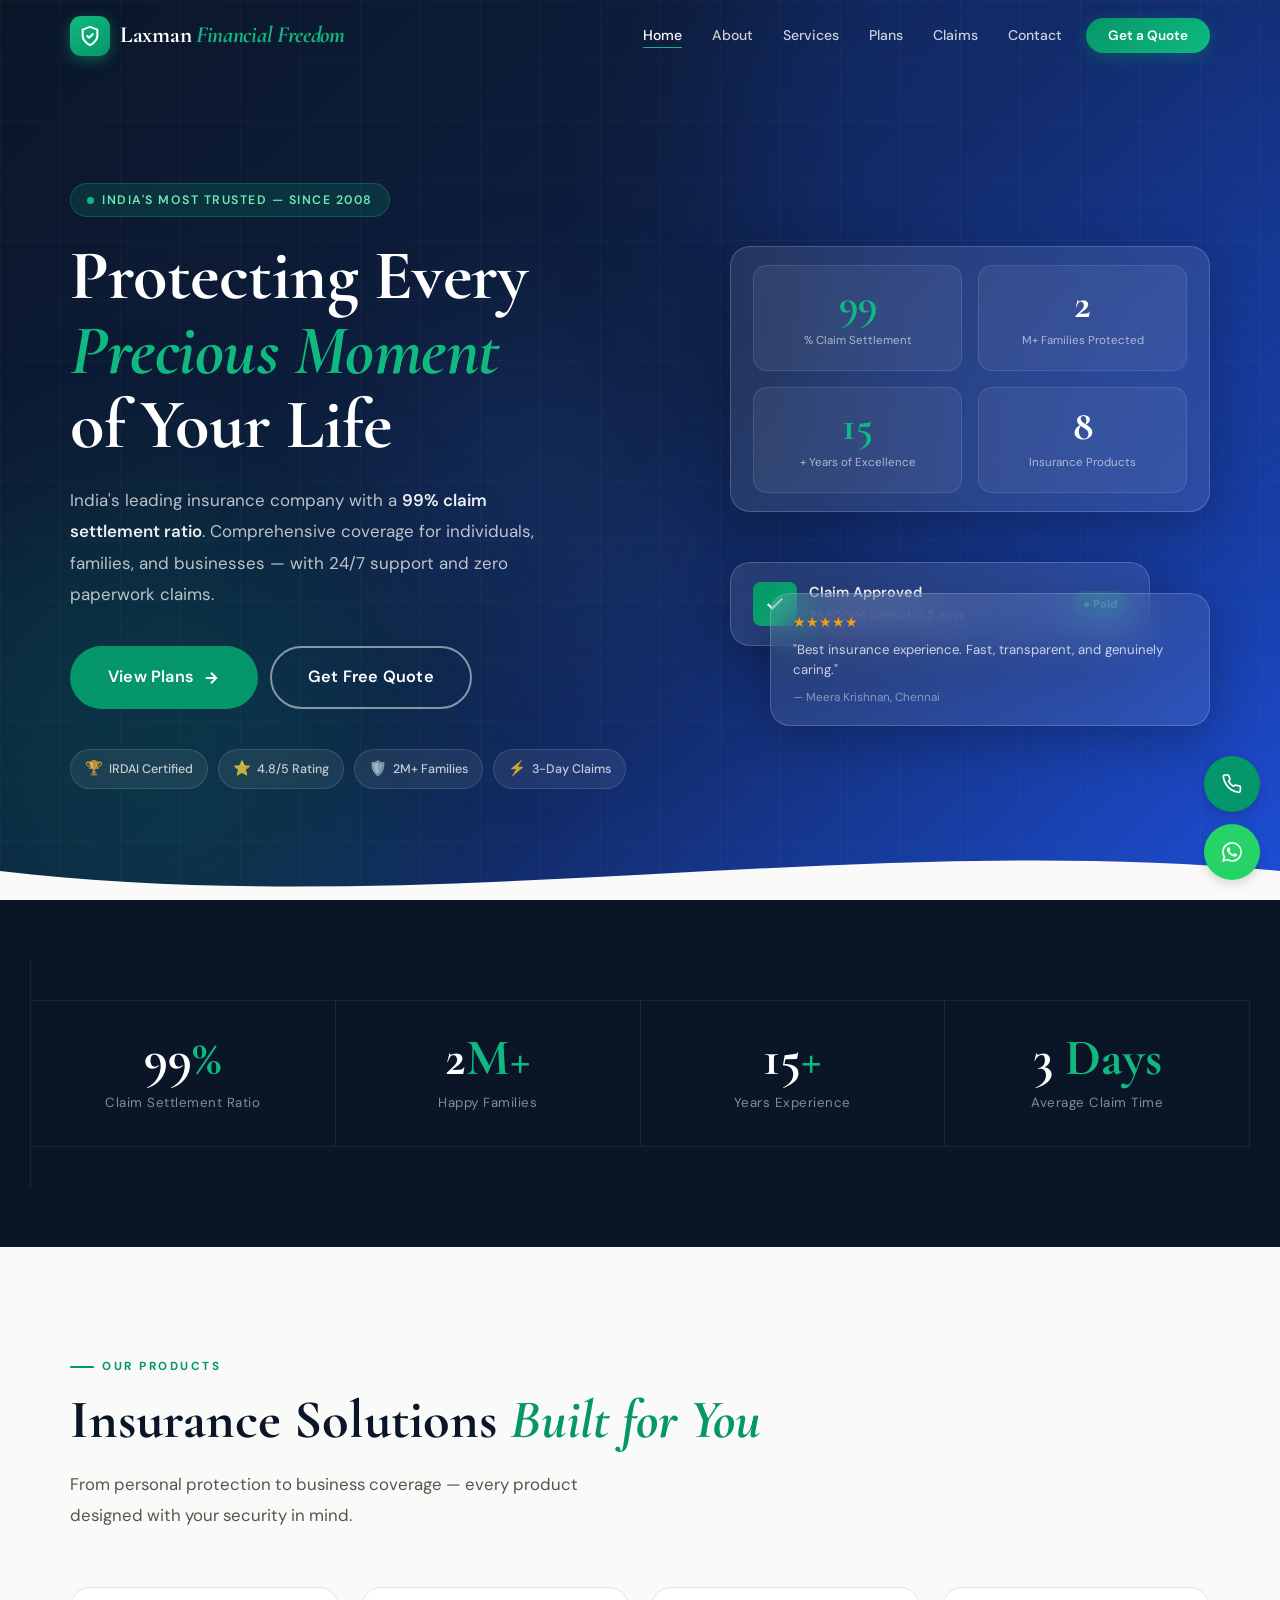
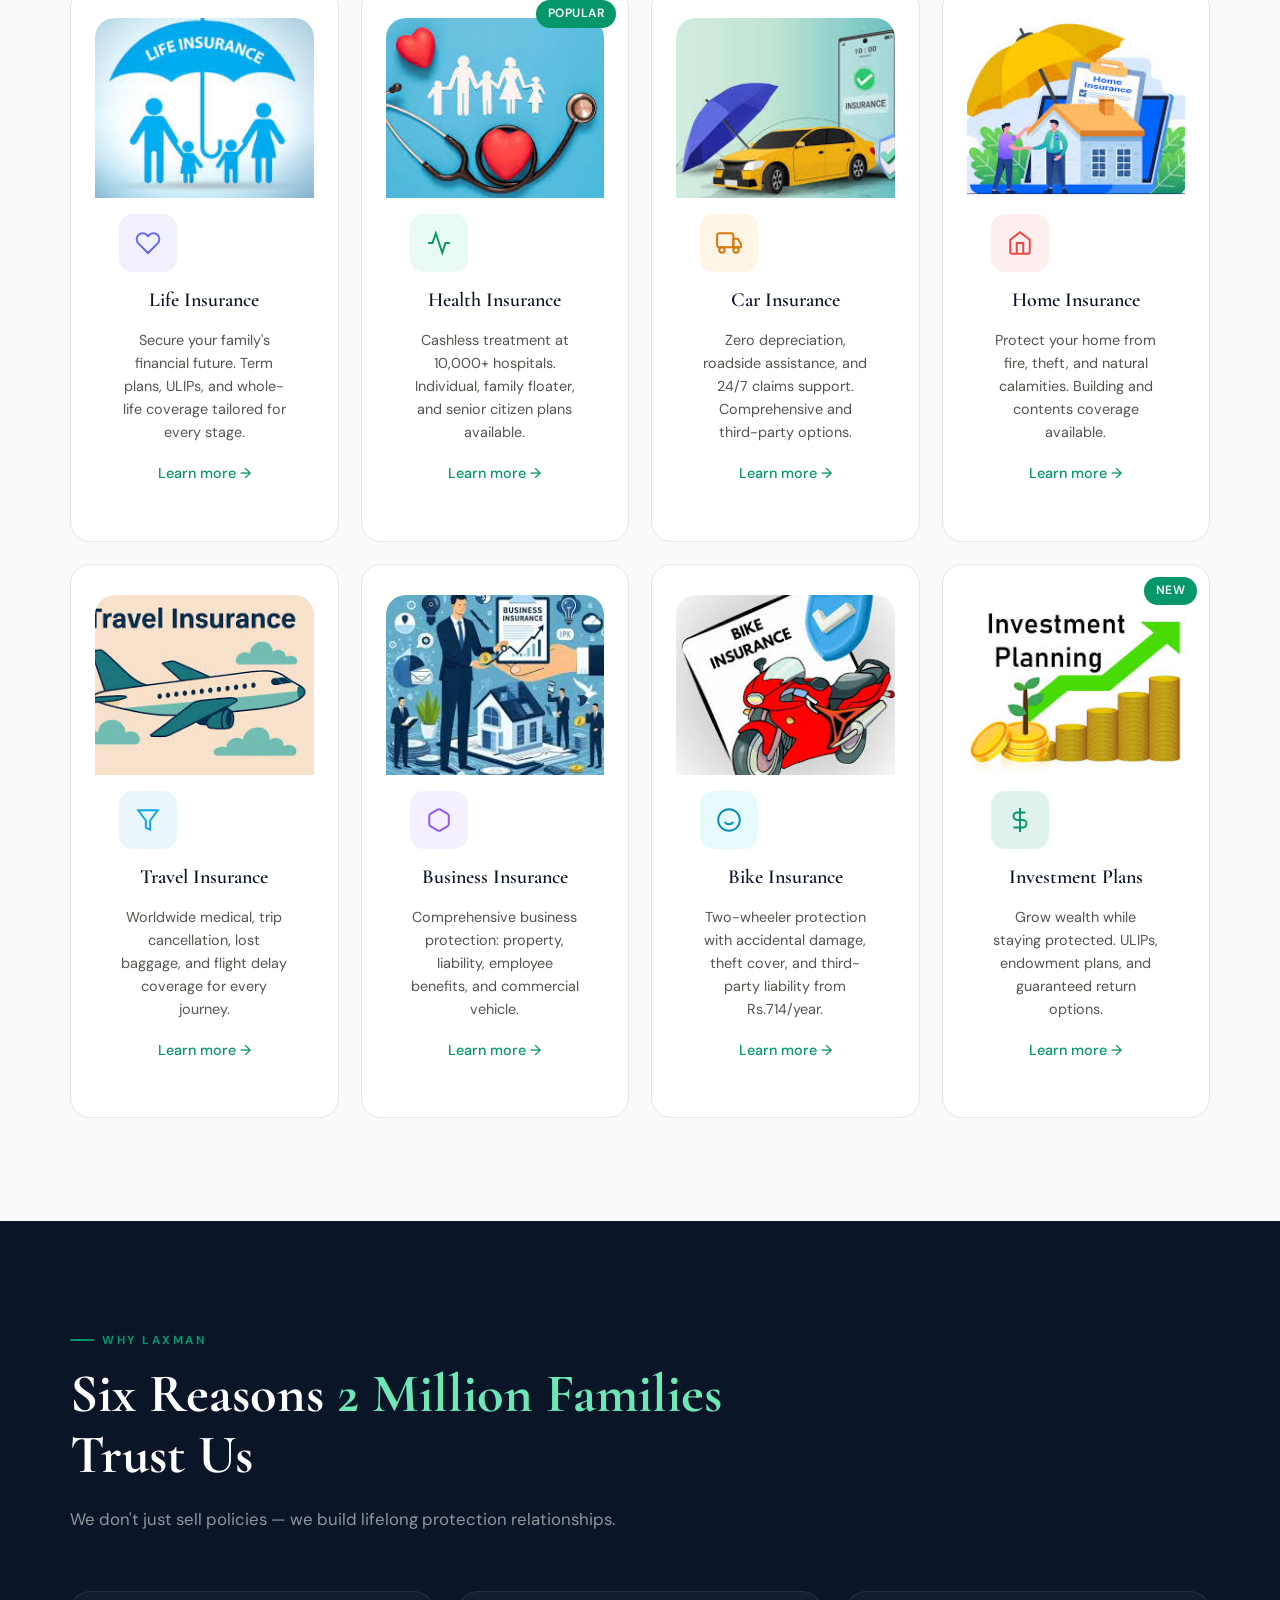
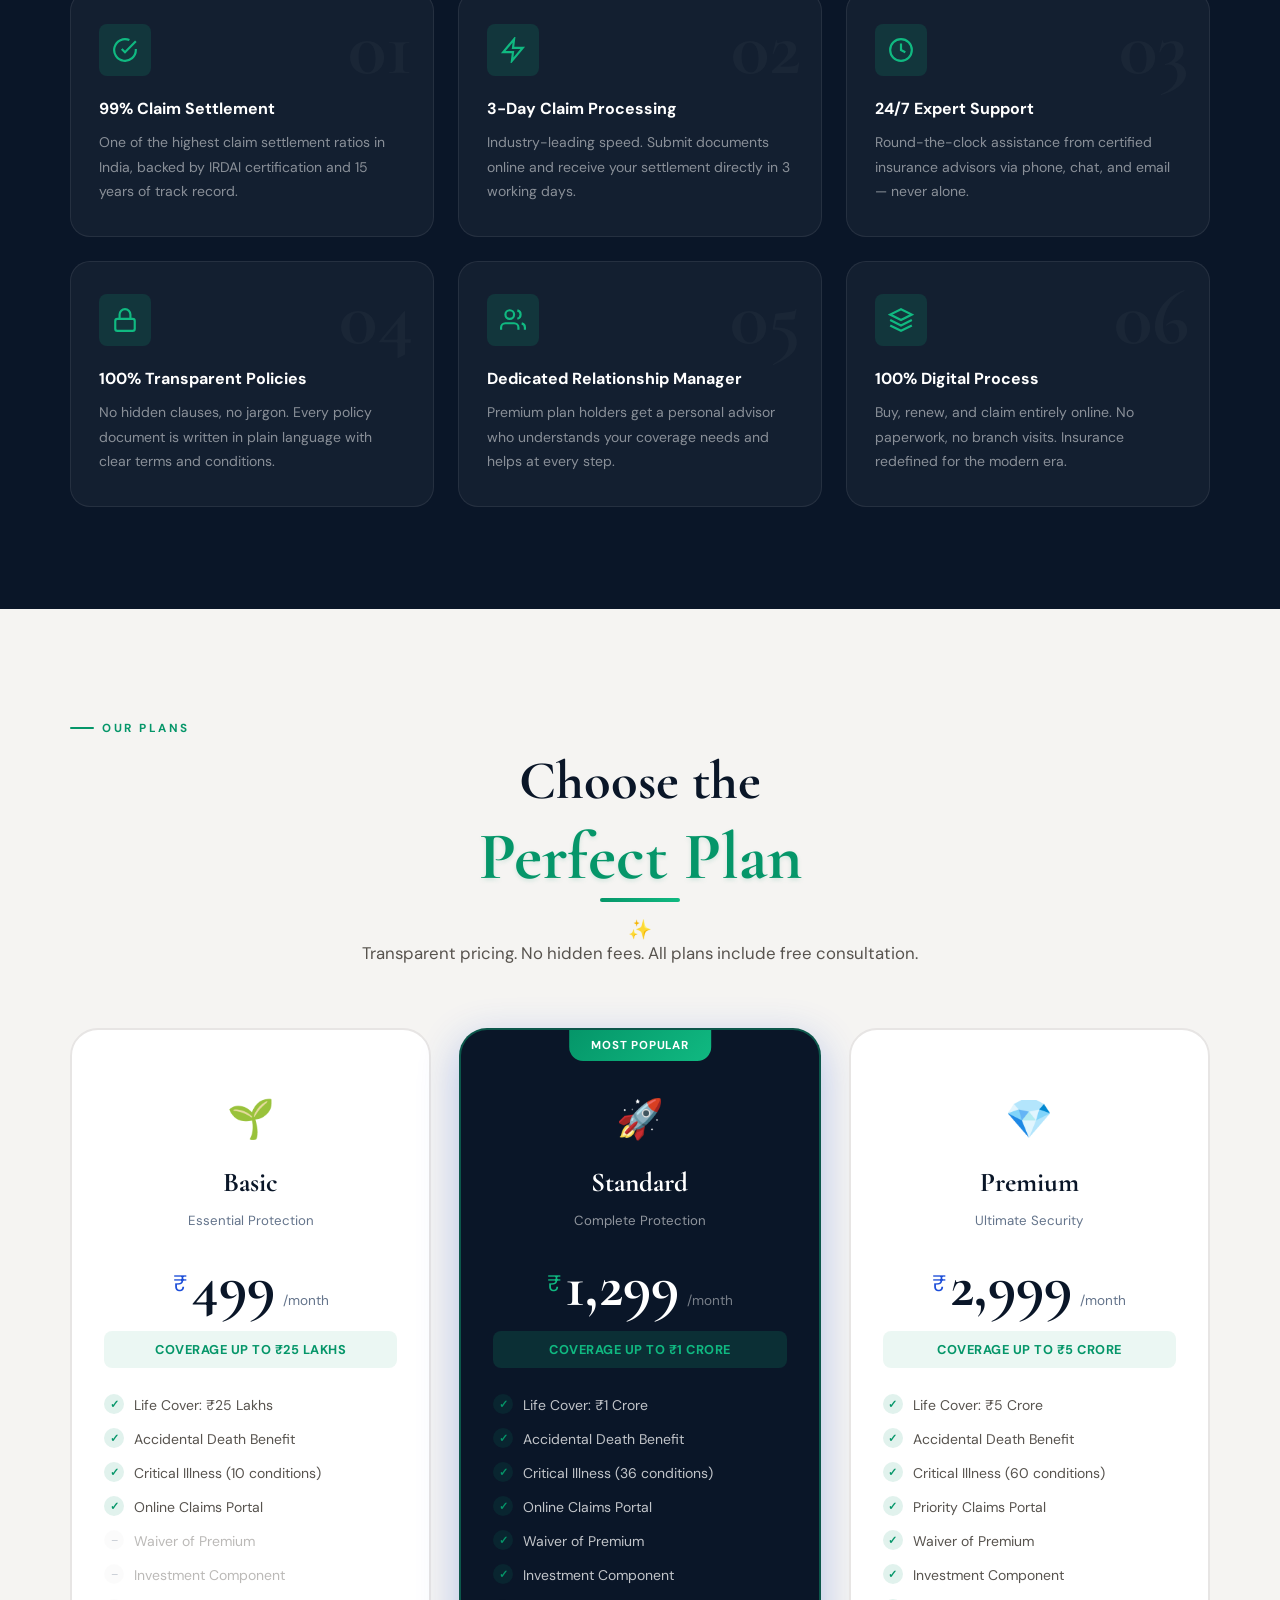
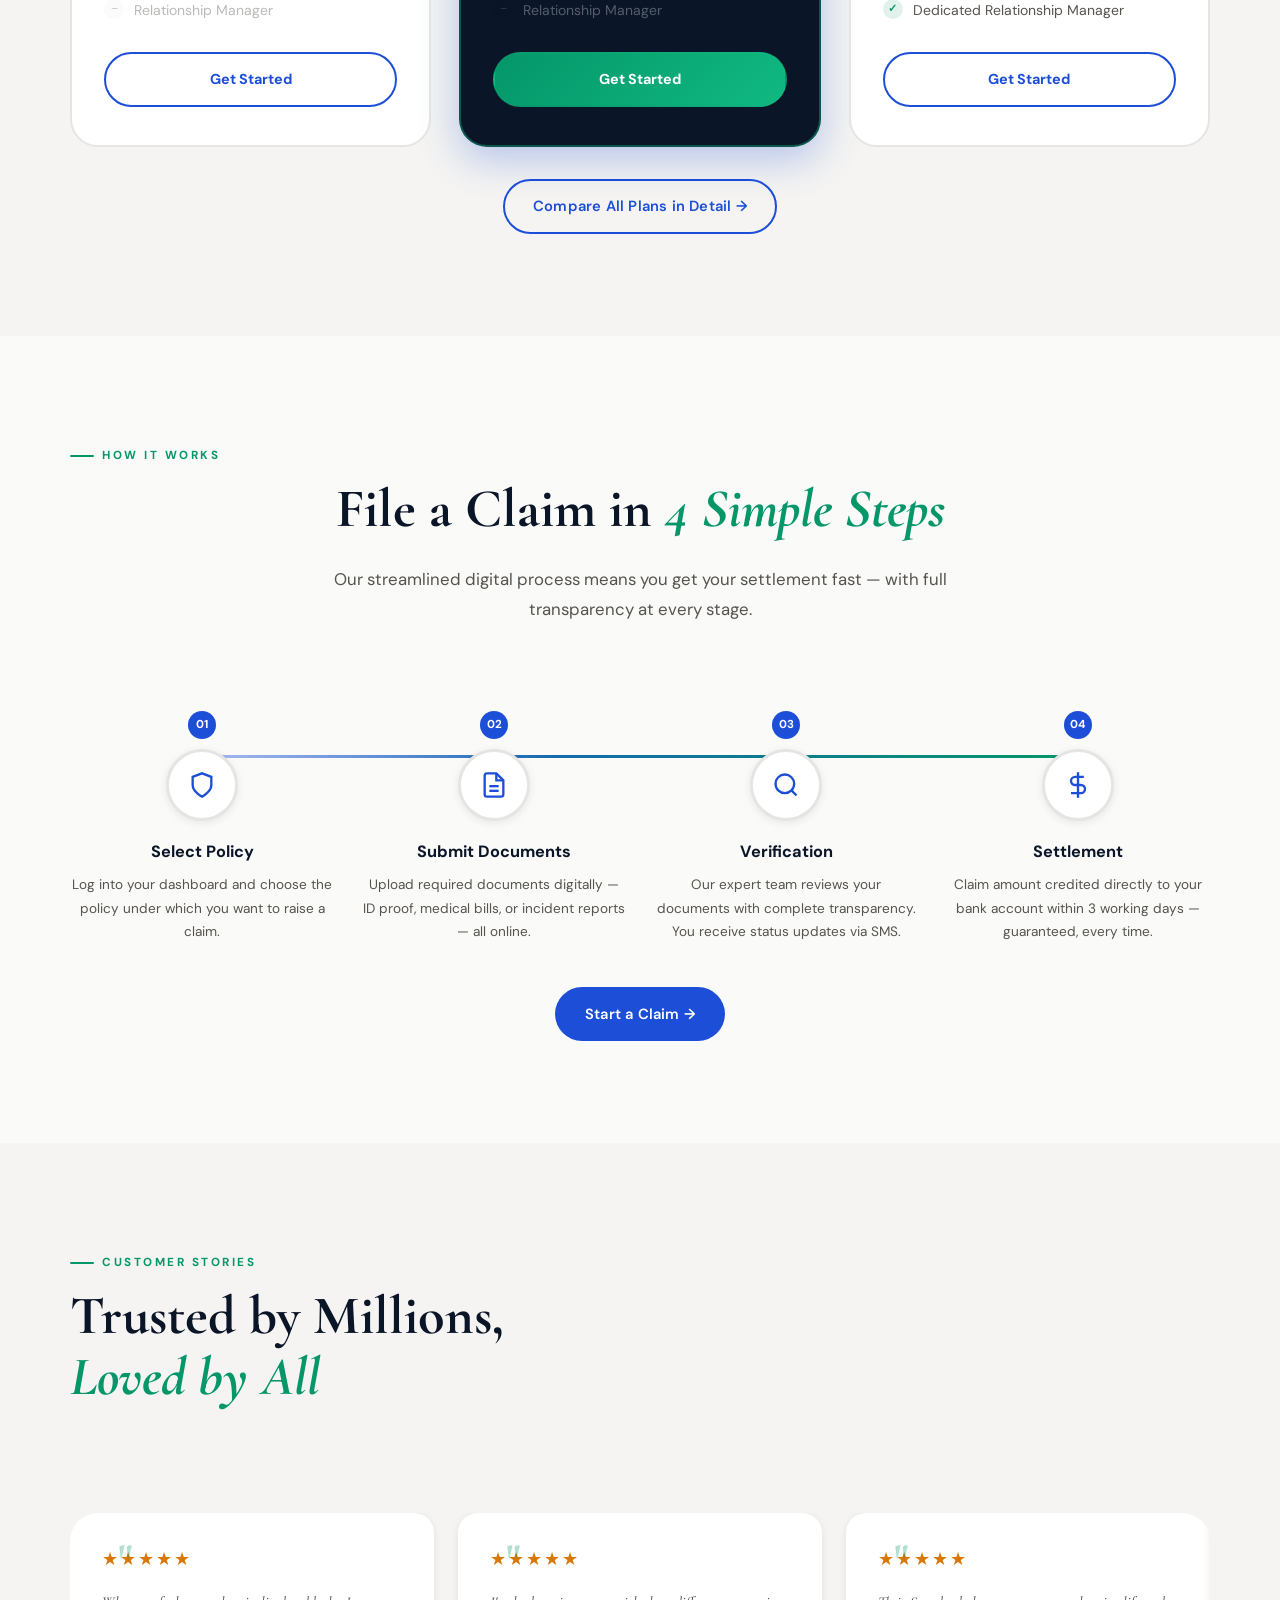
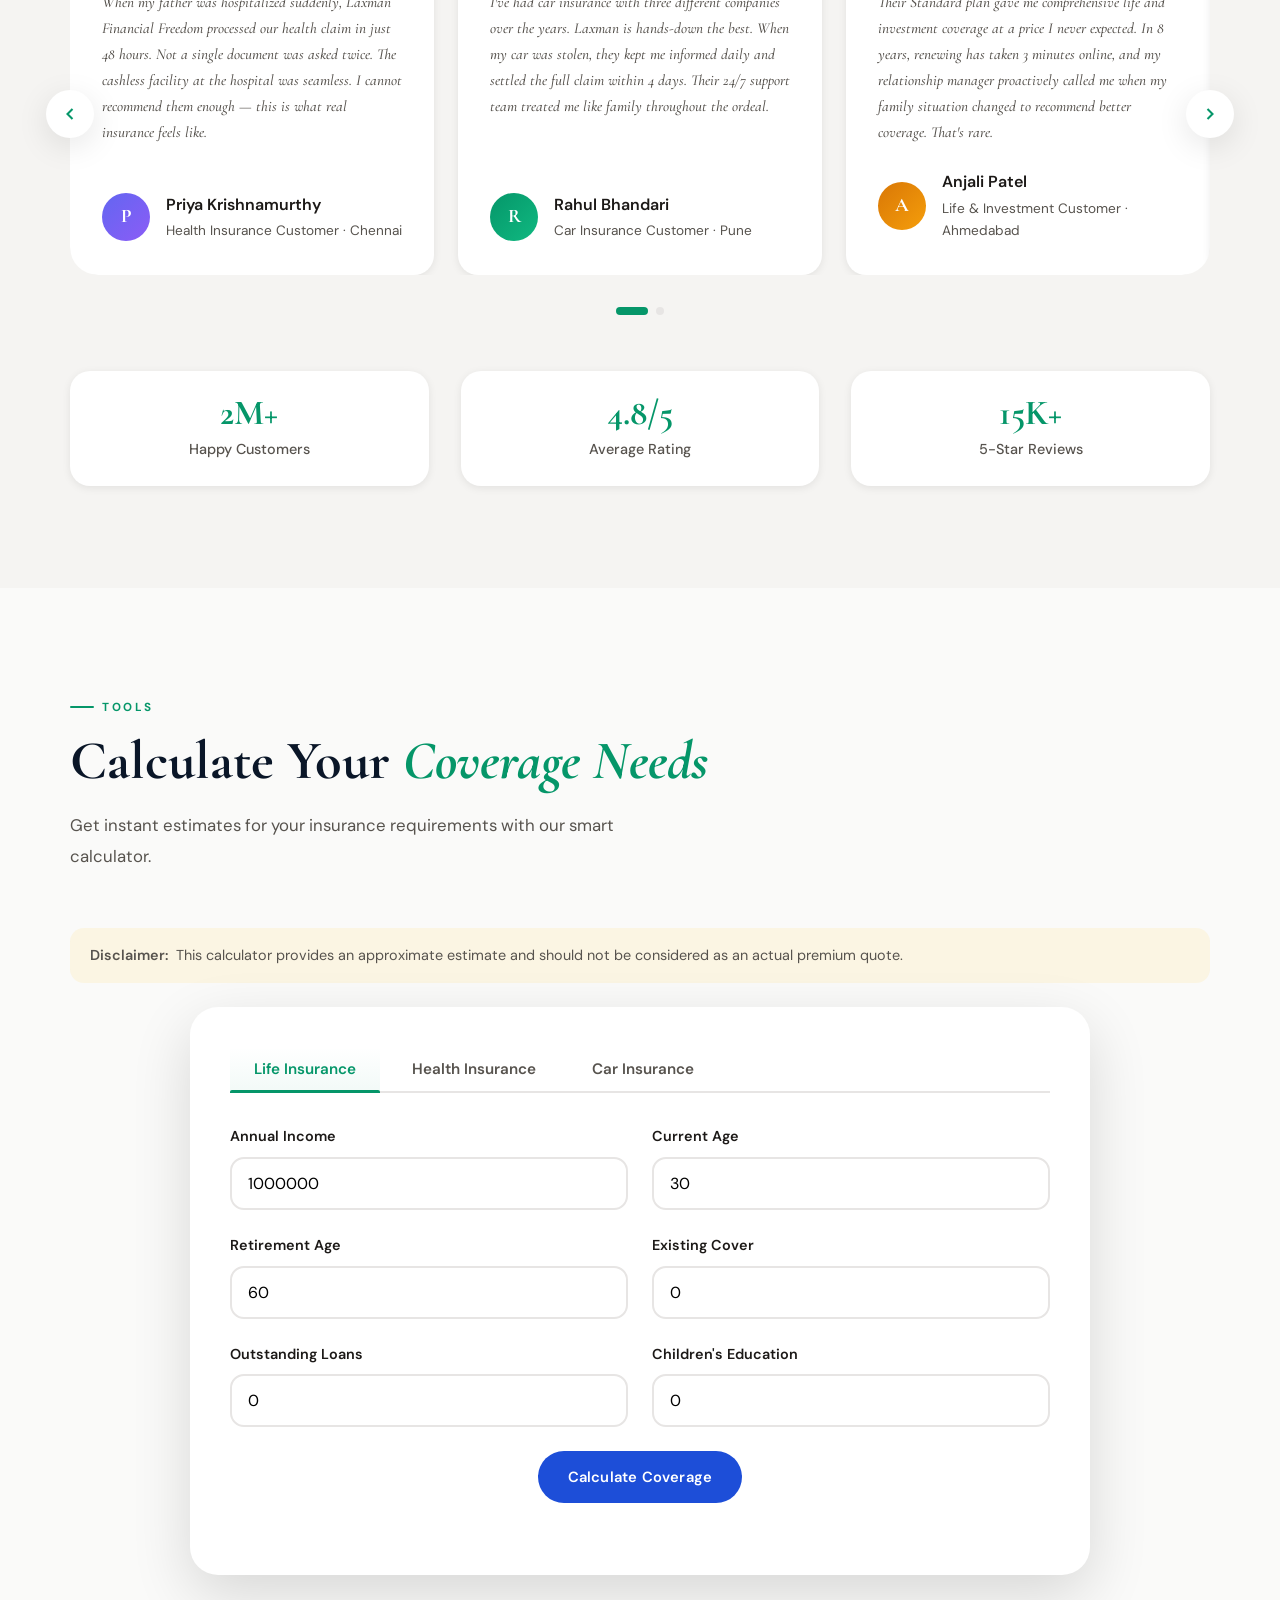
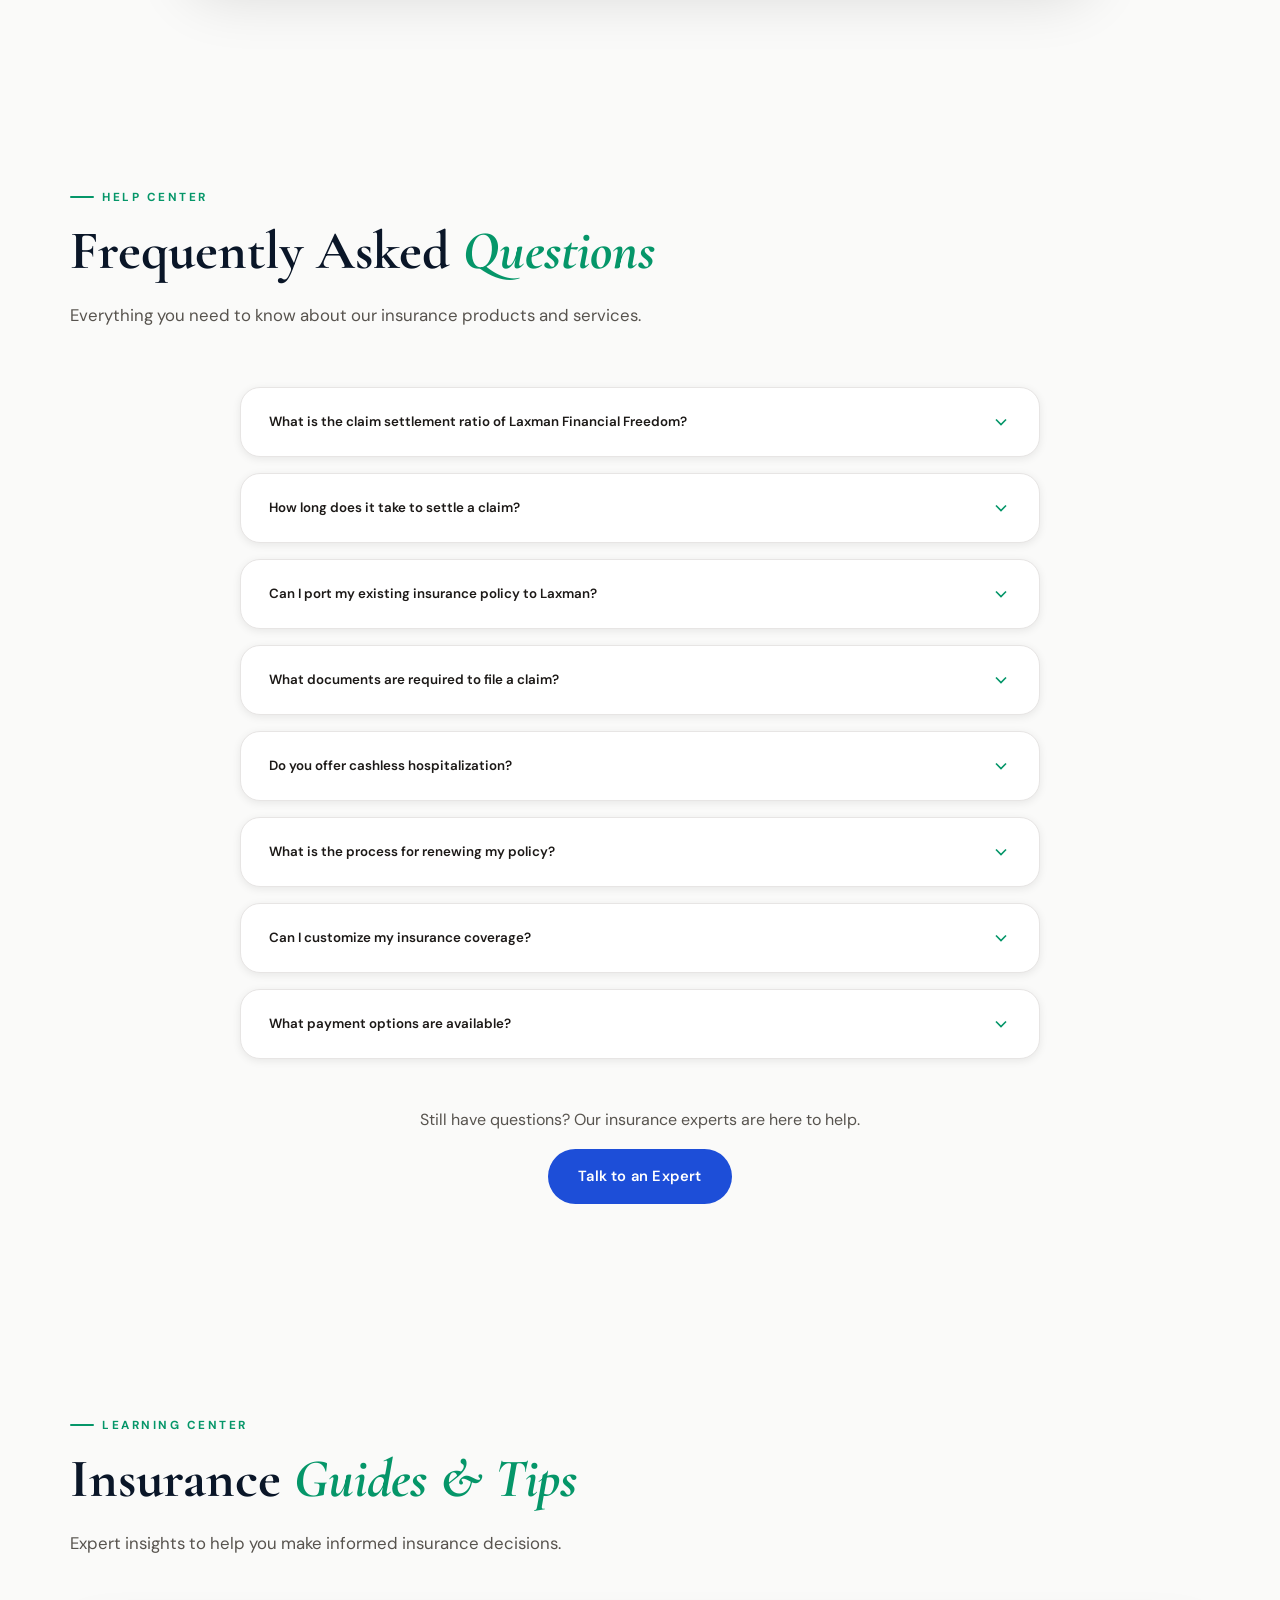
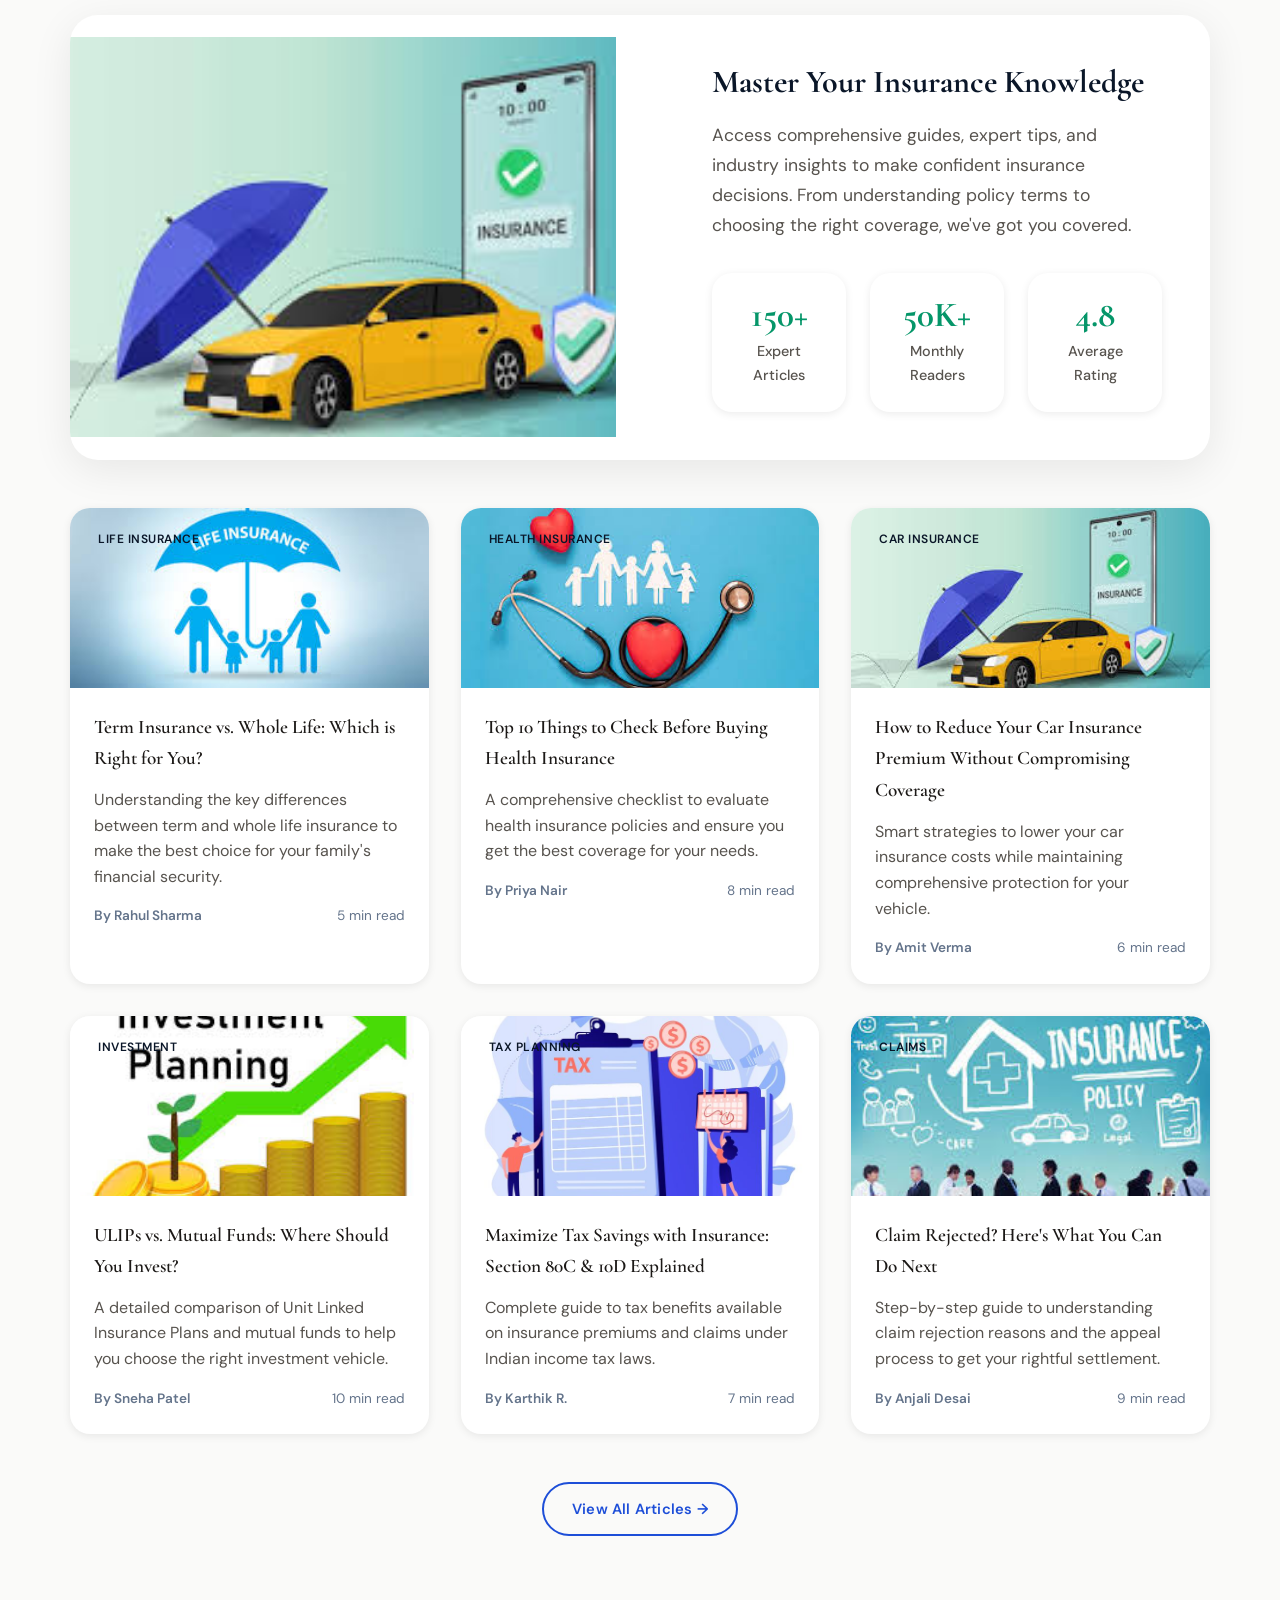
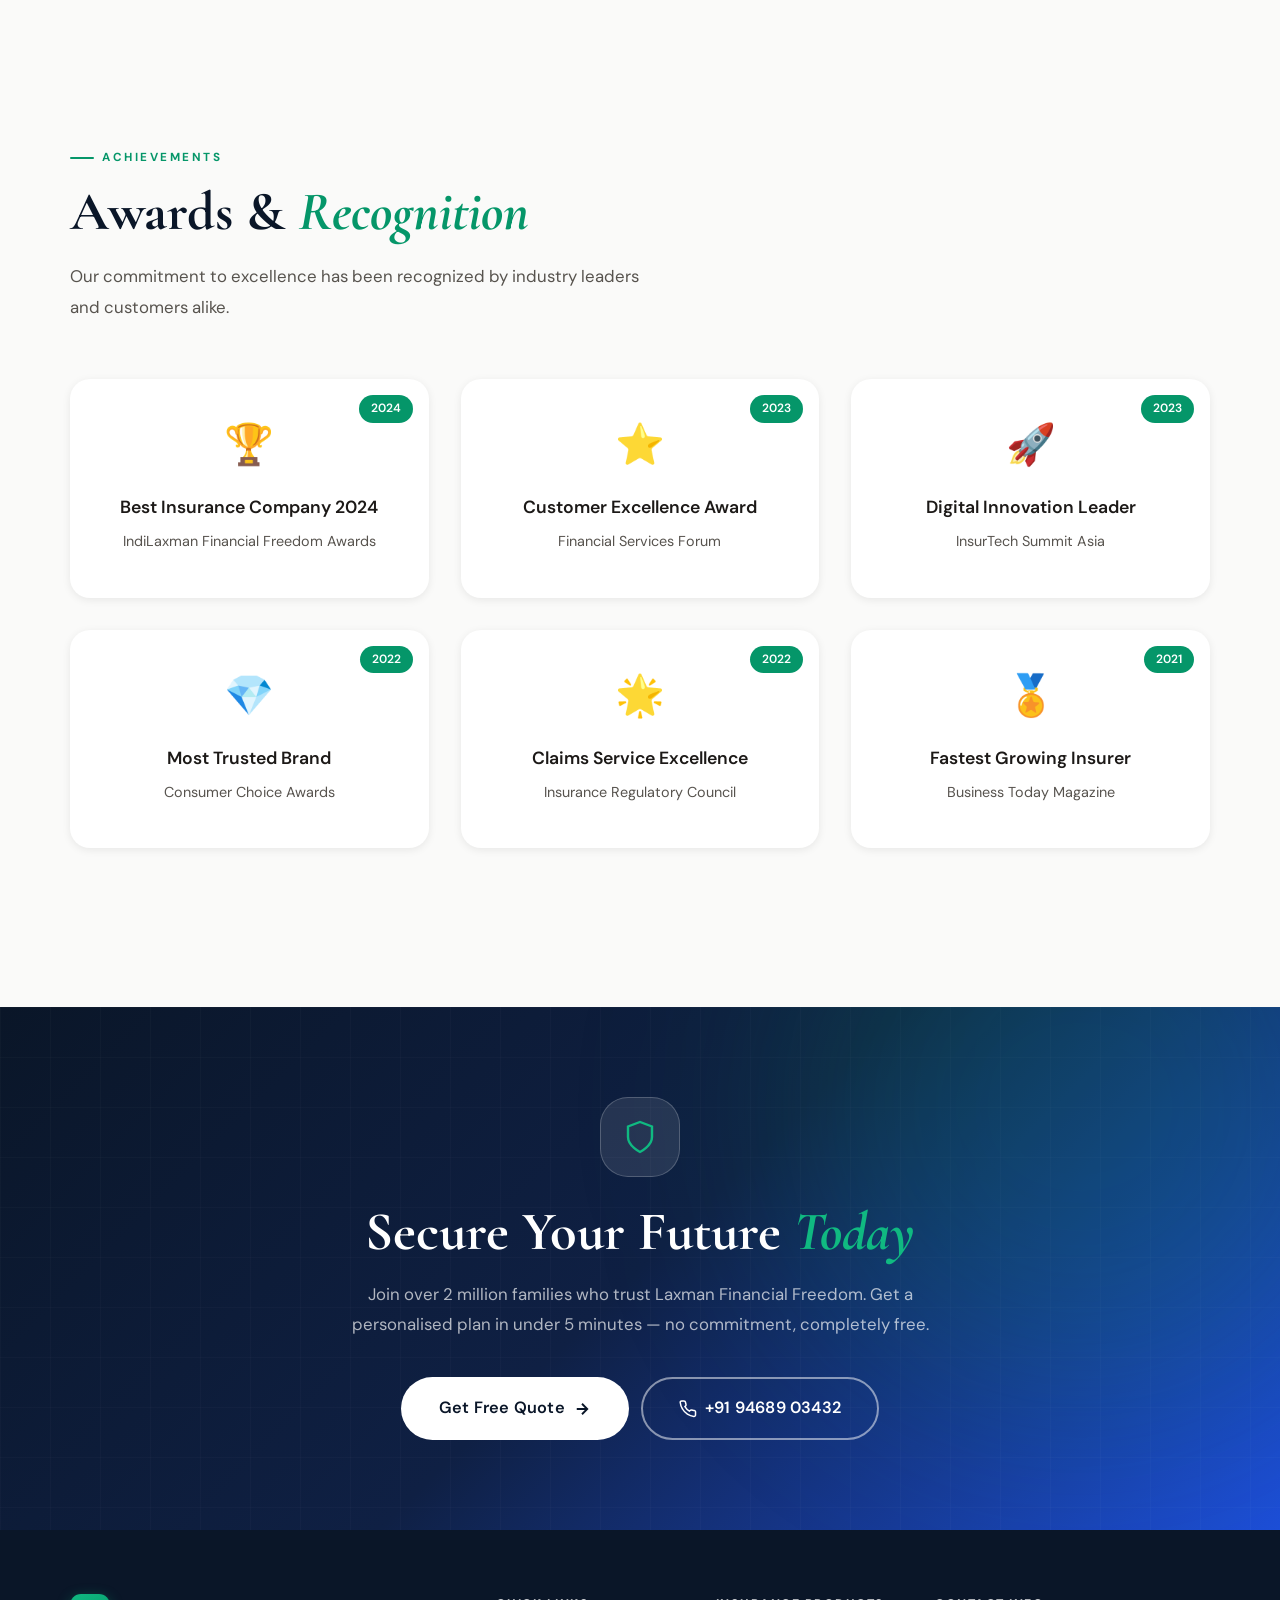
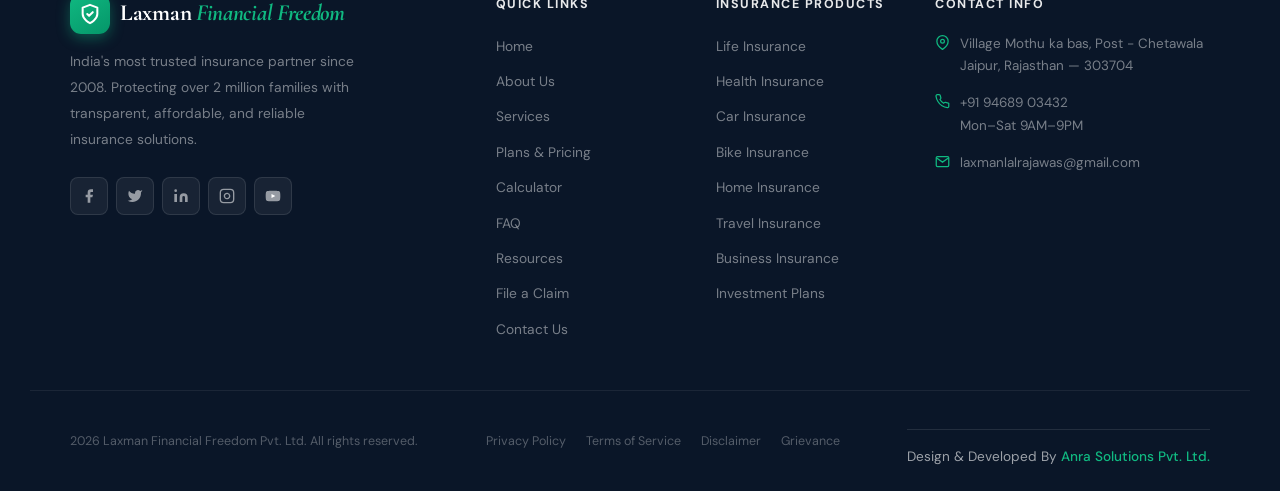
==== commit e6c4b054: "images added" ====
--- a/index.html
+++ b/index.html
@@ -602,6 +602,9 @@
     <div class="section-label" data-reveal>Tools</div>
     <h2 class="section-title" data-reveal>Calculate Your <span class="em">Coverage Needs</span></h2>
     <p class="section-sub" data-reveal>Get instant estimates for your insurance requirements with our smart calculator.</p>
+    <div class="calc-disclaimer" data-reveal>
+      <p><strong>Disclaimer:</strong> This calculator provides an approximate estimate and should not be considered as an actual premium quote.</p>
+    </div>
 
     <div class="calc-container" data-reveal>
       <div class="calc-tabs">
@@ -936,10 +939,35 @@
     <div class="section-label" data-reveal>Learning Center</div>
     <h2 class="section-title" data-reveal>Insurance <span class="em">Guides & Tips</span></h2>
     <p class="section-sub" data-reveal>Expert insights to help you make informed insurance decisions.</p>
+    
+    <div class="resources-hero" data-reveal>
+      <div class="resources-hero-image">
+        <img src="Images/Car Insurance.jpg" alt="Insurance Guides and Tips" class="resources-img" loading="lazy"/>
+      </div>
+      <div class="resources-hero-content">
+        <h3>Master Your Insurance Knowledge</h3>
+        <p>Access comprehensive guides, expert tips, and industry insights to make confident insurance decisions. From understanding policy terms to choosing the right coverage, we've got you covered.</p>
+        <div class="resources-stats">
+          <div class="stat-item">
+            <div class="stat-number">150+</div>
+            <div class="stat-label">Expert Articles</div>
+          </div>
+          <div class="stat-item">
+            <div class="stat-number">50K+</div>
+            <div class="stat-label">Monthly Readers</div>
+          </div>
+          <div class="stat-item">
+            <div class="stat-number">4.8</div>
+            <div class="stat-label">Average Rating</div>
+          </div>
+        </div>
+      </div>
+    </div>
 
     <div class="resources-grid" data-reveal>
       <article class="resource-card">
         <div class="resource-image">
+          <img src="Images/Life Insurance.jpg" alt="Life Insurance Guide" class="resource-card-img" loading="lazy"/>
           <div class="resource-category">Life Insurance</div>
         </div>
         <div class="resource-content">
@@ -954,6 +982,7 @@
 
       <article class="resource-card">
         <div class="resource-image">
+          <img src="Images/Health Insurance.jpg" alt="Health Insurance Guide" class="resource-card-img" loading="lazy"/>
           <div class="resource-category">Health Insurance</div>
         </div>
         <div class="resource-content">
@@ -968,6 +997,7 @@
 
       <article class="resource-card">
         <div class="resource-image">
+          <img src="Images/Car Insurance.jpg" alt="Car Insurance Guide" class="resource-card-img" loading="lazy"/>
           <div class="resource-category">Car Insurance</div>
         </div>
         <div class="resource-content">
@@ -982,6 +1012,7 @@
 
       <article class="resource-card">
         <div class="resource-image">
+          <img src="Images/Investment Plans.jpg" alt="Investment Plans Guide" class="resource-card-img" loading="lazy"/>
           <div class="resource-category">Investment</div>
         </div>
         <div class="resource-content">
@@ -996,6 +1027,7 @@
 
       <article class="resource-card">
         <div class="resource-image">
+          <img src="Images/Tax Planing.jpg" alt="Tax Planning Guide" class="resource-card-img" loading="lazy"/>
           <div class="resource-category">Tax Planning</div>
         </div>
         <div class="resource-content">
@@ -1010,6 +1042,7 @@
 
       <article class="resource-card">
         <div class="resource-image">
+          <img src="Images/Insurance 4.jpg" alt="Claims Process Guide" class="resource-card-img" loading="lazy"/>
           <div class="resource-category">Claims</div>
         </div>
         <div class="resource-content">
@@ -1111,7 +1144,7 @@
     <div class="footer-brand">
       <a href="index.html" class="nav-logo" style="margin-bottom:14px;display:inline-flex">
         <span class="logo-shield"><svg viewBox="0 0 24 24" fill="none" stroke="#fff" stroke-width="2.2" stroke-linecap="round" stroke-linejoin="round"><path d="M12 22s8-4 8-10V5l-8-3-8 3v7c0 6 8 10 8 10z"/><polyline points="9 12 11 14 15 10"/></svg></span>
-        <span class="logo-name">Laxman<span> Insurance</span></span>
+        <span class="logo-name">Laxman<span> Financial Freedom</span></span>
       </a>
       <p class="footer-desc">India's most trusted insurance partner since 2008. Protecting over 2 million families with transparent, affordable, and reliable insurance solutions.</p>
       <div class="footer-socials">
@@ -1166,7 +1199,7 @@
     </div>
   </div>
   <div class="footer-bottom">
-    <p class="footer-copy">2024 Laxman Financial Freedom Pvt. Ltd. All rights reserved. | IRDAI Reg. IRDA/REG/2008/456</p>
+    <p class="footer-copy">2026 Laxman Financial Freedom Pvt. Ltd. All rights reserved. </p>
     <div class="footer-links">
       <a href="#">Privacy Policy</a>
       <a href="#">Terms of Service</a>
--- a/css/style.css
+++ b/css/style.css
@@ -1258,6 +1258,264 @@
   }
 }
 
+/* ── RESOURCE CARD IMAGES ── */
+.resource-card-img{
+  width:100%;
+  height:100%;
+  object-fit:cover;
+  transition:transform var(--t-mid);
+}
+
+.resource-card:hover .resource-card-img{
+  transform:scale(1.05);
+}
+
+.resource-category{
+  position:absolute;
+  top:16px;
+  left:16px;
+  background:var(--primary);
+  color:var(--ink);
+  padding:6px 12px;
+  border-radius:20px;
+  font-size:.75rem;
+  font-weight:600;
+  text-transform:uppercase;
+  letter-spacing:.5px;
+  z-index:2;
+}
+
+/* ── RESOURCES HERO SECTION ── */
+.resources-hero{
+  display:grid;
+  grid-template-columns:1fr 1fr;
+  gap:48px;
+  align-items:center;
+  margin:48px 0;
+  background:var(--white);
+  border-radius:var(--r-xl);
+  overflow:hidden;
+  box-shadow:0 10px 40px rgba(0,0,0,.08);
+}
+
+.resources-hero-image{
+  position:relative;
+  height:400px;
+  overflow:hidden;
+}
+
+.resources-img{
+  width:100%;
+  height:100%;
+  object-fit:cover;
+  transition:transform var(--t-mid);
+}
+
+.resources-hero:hover .resources-img{
+  transform:scale(1.05);
+}
+
+.resources-hero-content{
+  padding:48px;
+}
+
+.resources-hero-content h3{
+  font-size:2rem;
+  font-weight:700;
+  color:var(--ink);
+  margin-bottom:20px;
+  line-height:1.2;
+}
+
+.resources-hero-content p{
+  font-size:1.1rem;
+  line-height:1.7;
+  color:var(--text-dim);
+  margin-bottom:32px;
+}
+
+.resources-stats{
+  display:grid;
+  grid-template-columns:repeat(3,1fr);
+  gap:24px;
+}
+
+.stat-item{
+  text-align:center;
+  padding:20px;
+  background:var(--gray-light);
+  border-radius:var(--r-lg);
+  transition:transform var(--t-fast);
+}
+
+.stat-item:hover{
+  transform:translateY(-4px);
+}
+
+.stat-number{
+  font-size:2.5rem;
+  font-weight:700;
+  color:var(--primary);
+  margin-bottom:8px;
+  line-height:1;
+}
+
+.stat-label{
+  font-size:.9rem;
+  color:var(--text-dim);
+  font-weight:500;
+}
+
+/* Responsive resources hero */
+@media (max-width:1024px){
+  .resources-hero{
+    grid-template-columns:1fr;
+    gap:32px;
+  }
+  
+  .resources-hero-image{
+    height:300px;
+  }
+  
+  .resources-hero-content{
+    padding:32px;
+  }
+  
+  .resources-hero-content h3{
+    font-size:1.8rem;
+  }
+  
+  .resources-stats{
+    grid-template-columns:repeat(3,1fr);
+    gap:16px;
+  }
+}
+
+@media (max-width:768px){
+  .resources-hero{
+    margin:32px 0;
+  }
+  
+  .resources-hero-image{
+    height:250px;
+  }
+  
+  .resources-hero-content{
+    padding:24px;
+  }
+  
+  .resources-hero-content h3{
+    font-size:1.6rem;
+  }
+  
+  .resources-hero-content p{
+    font-size:1rem;
+  }
+  
+  .resources-stats{
+    grid-template-columns:1fr;
+    gap:12px;
+  }
+  
+  .stat-item{
+    display:flex;
+    align-items:center;
+    justify-content:space-between;
+    text-align:left;
+    padding:16px;
+  }
+  
+  .stat-number{
+    font-size:2rem;
+    margin-bottom:0;
+  }
+}
+
+@media (max-width:480px){
+  .resources-hero{
+    margin:24px 0;
+  }
+  
+  .resources-hero-image{
+    height:200px;
+  }
+  
+  .resources-hero-content{
+    padding:20px;
+  }
+  
+  .resources-hero-content h3{
+    font-size:1.4rem;
+  }
+  
+  .resources-hero-content p{
+    font-size:.95rem;
+  }
+  
+  .stat-item{
+    padding:12px;
+  }
+  
+  .stat-number{
+    font-size:1.8rem;
+  }
+  
+  .stat-label{
+    font-size:.85rem;
+  }
+}
+
+/* ── CALCULATOR DISCLAIMER ── */
+.calc-disclaimer{
+  background:rgba(251,191,36,.1);
+  border-left:4px solid var(--warning);
+  border-radius:var(--r-md);
+  padding:16px 20px;
+  margin:24px 0;
+}
+
+.calc-disclaimer p{
+  margin:0;
+  font-size:.9rem;
+  line-height:1.6;
+  color:var(--text-dim);
+  display:flex;
+  align-items:center;
+  gap:8px;
+}
+
+.calc-disclaimer strong{
+  color:var(--warning);
+  font-weight:600;
+  white-space:nowrap;
+}
+
+/* Responsive calculator disclaimer */
+@media (max-width:768px){
+  .calc-disclaimer{
+    padding:14px 16px;
+    margin:20px 0;
+  }
+  
+  .calc-disclaimer p{
+    font-size:.85rem;
+    flex-direction:column;
+    align-items:flex-start;
+    gap:4px;
+  }
+}
+
+@media (max-width:480px){
+  .calc-disclaimer{
+    padding:12px 16px;
+    margin:16px 0;
+  }
+  
+  .calc-disclaimer p{
+    font-size:.8rem;
+  }
+}
+
 /* ── FOUNDER SECTION ── */
 .founder-section{
   background:linear-gradient(135deg,var(--gray-light),var(--white));
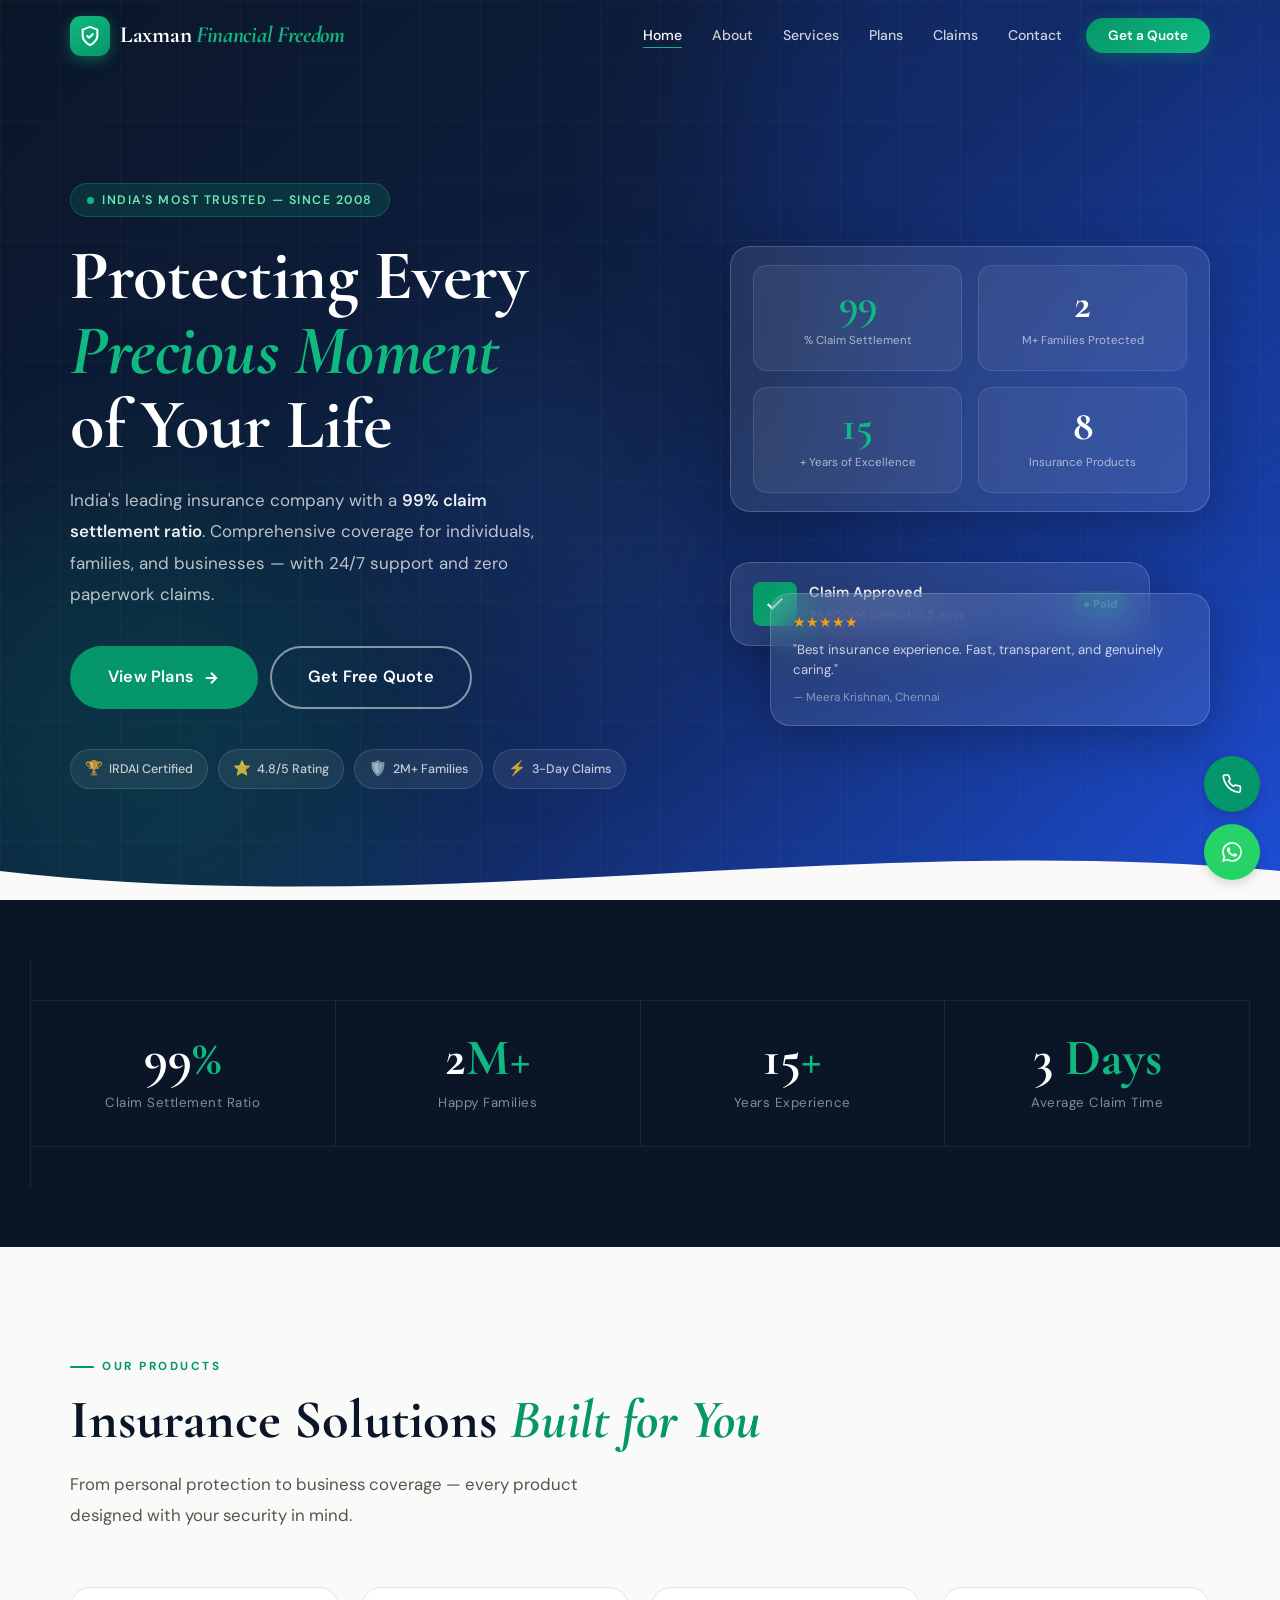
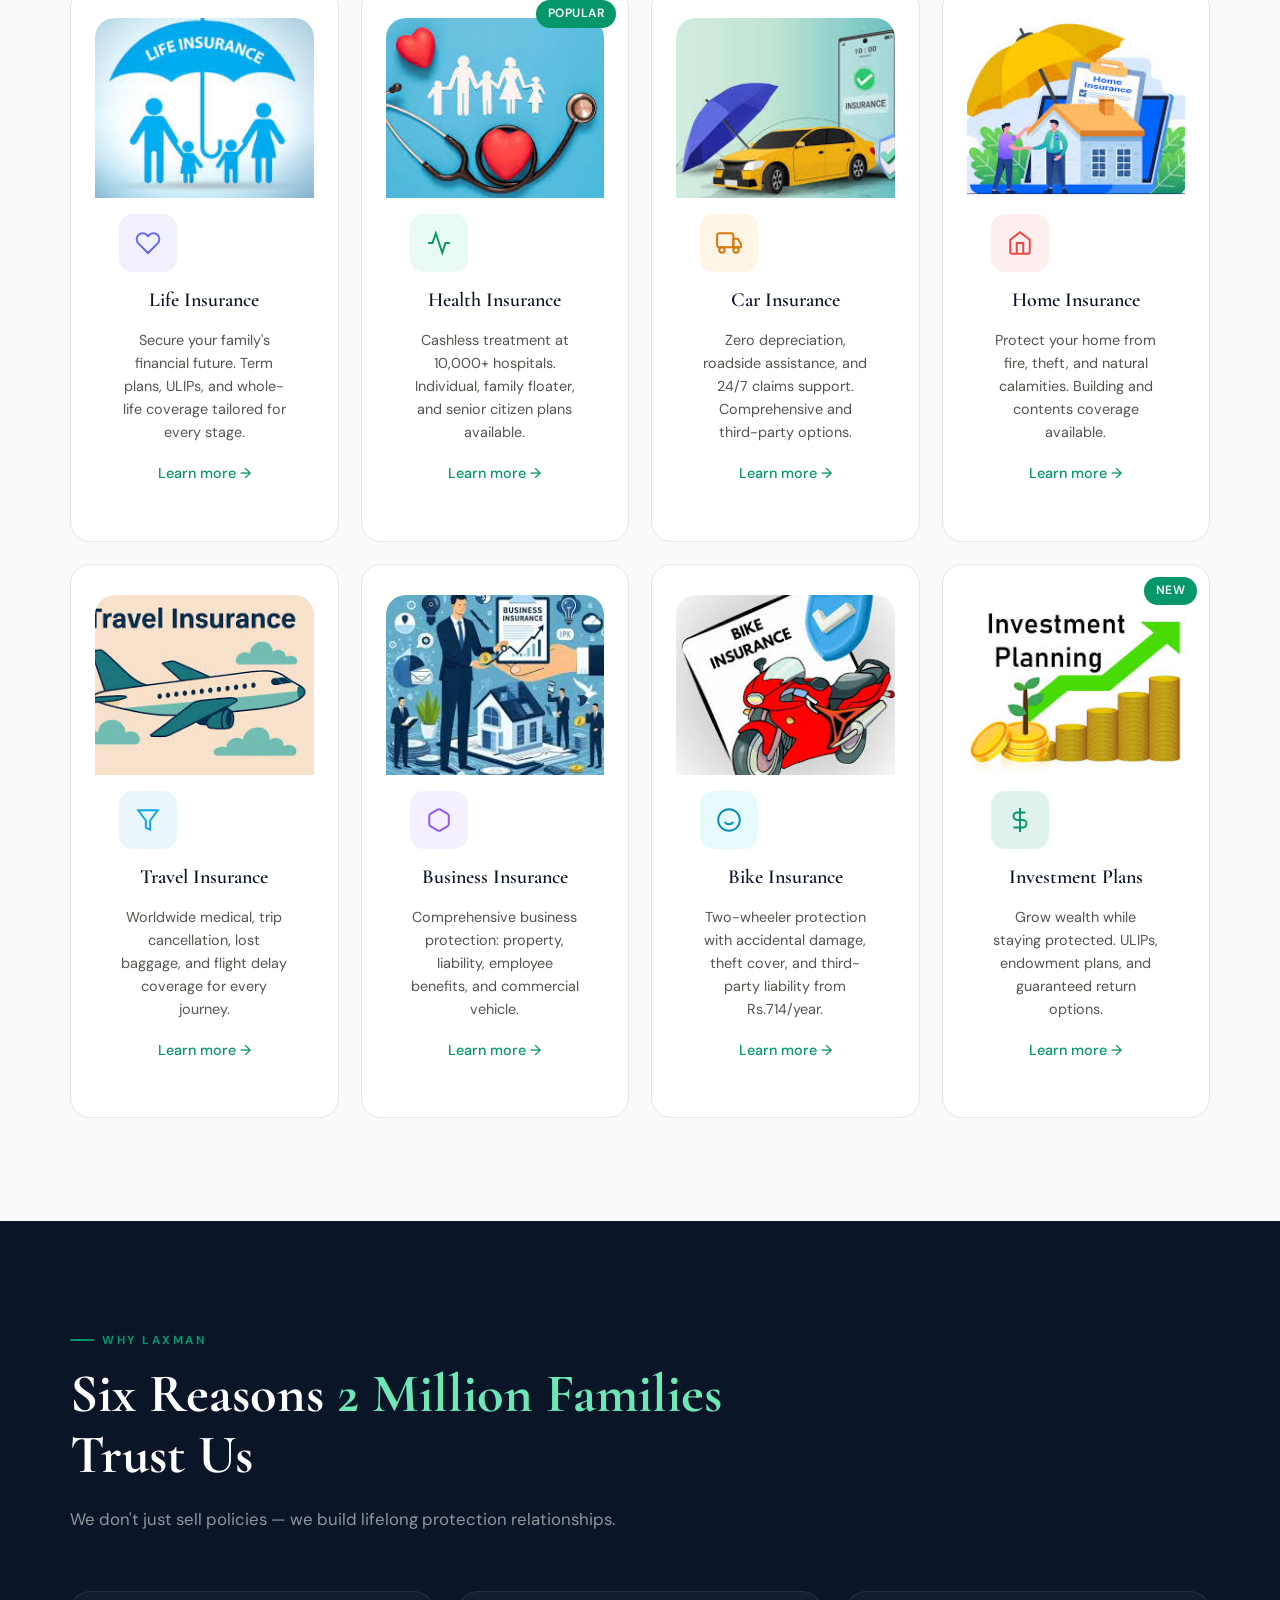
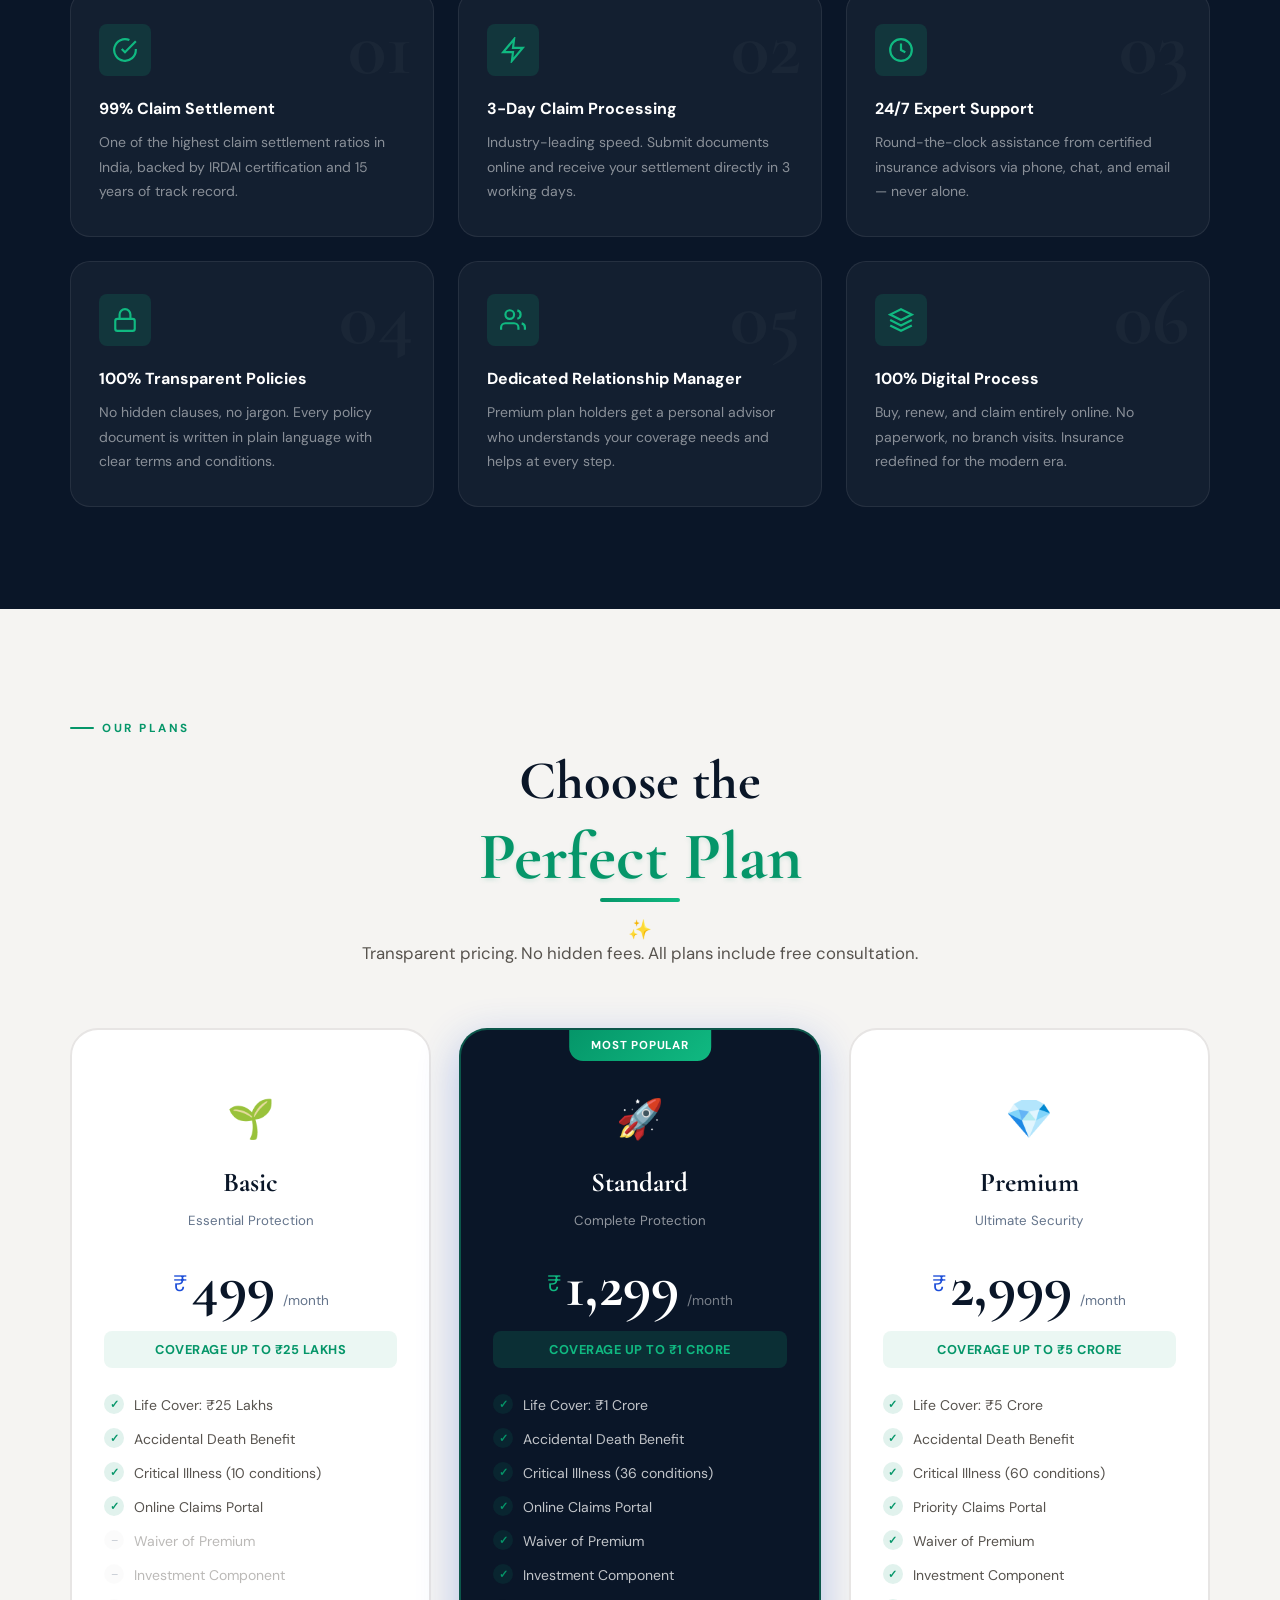
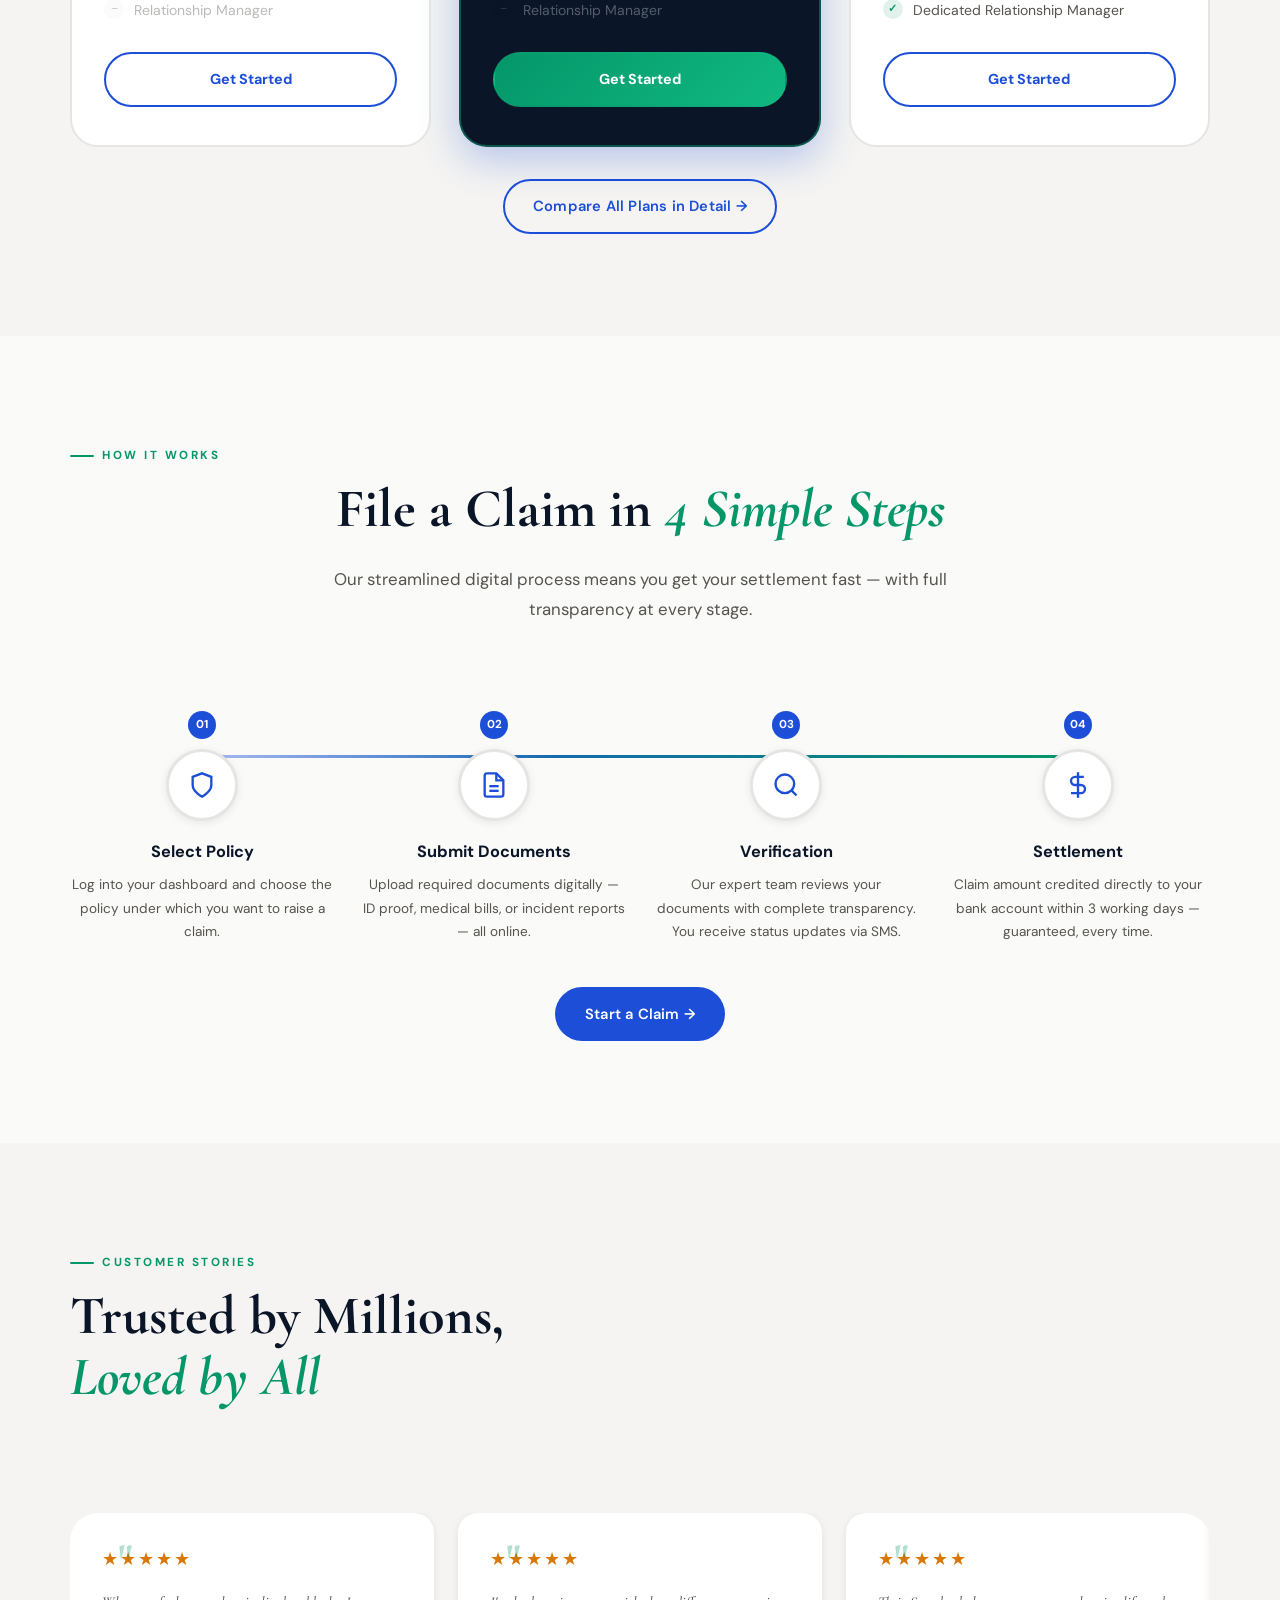
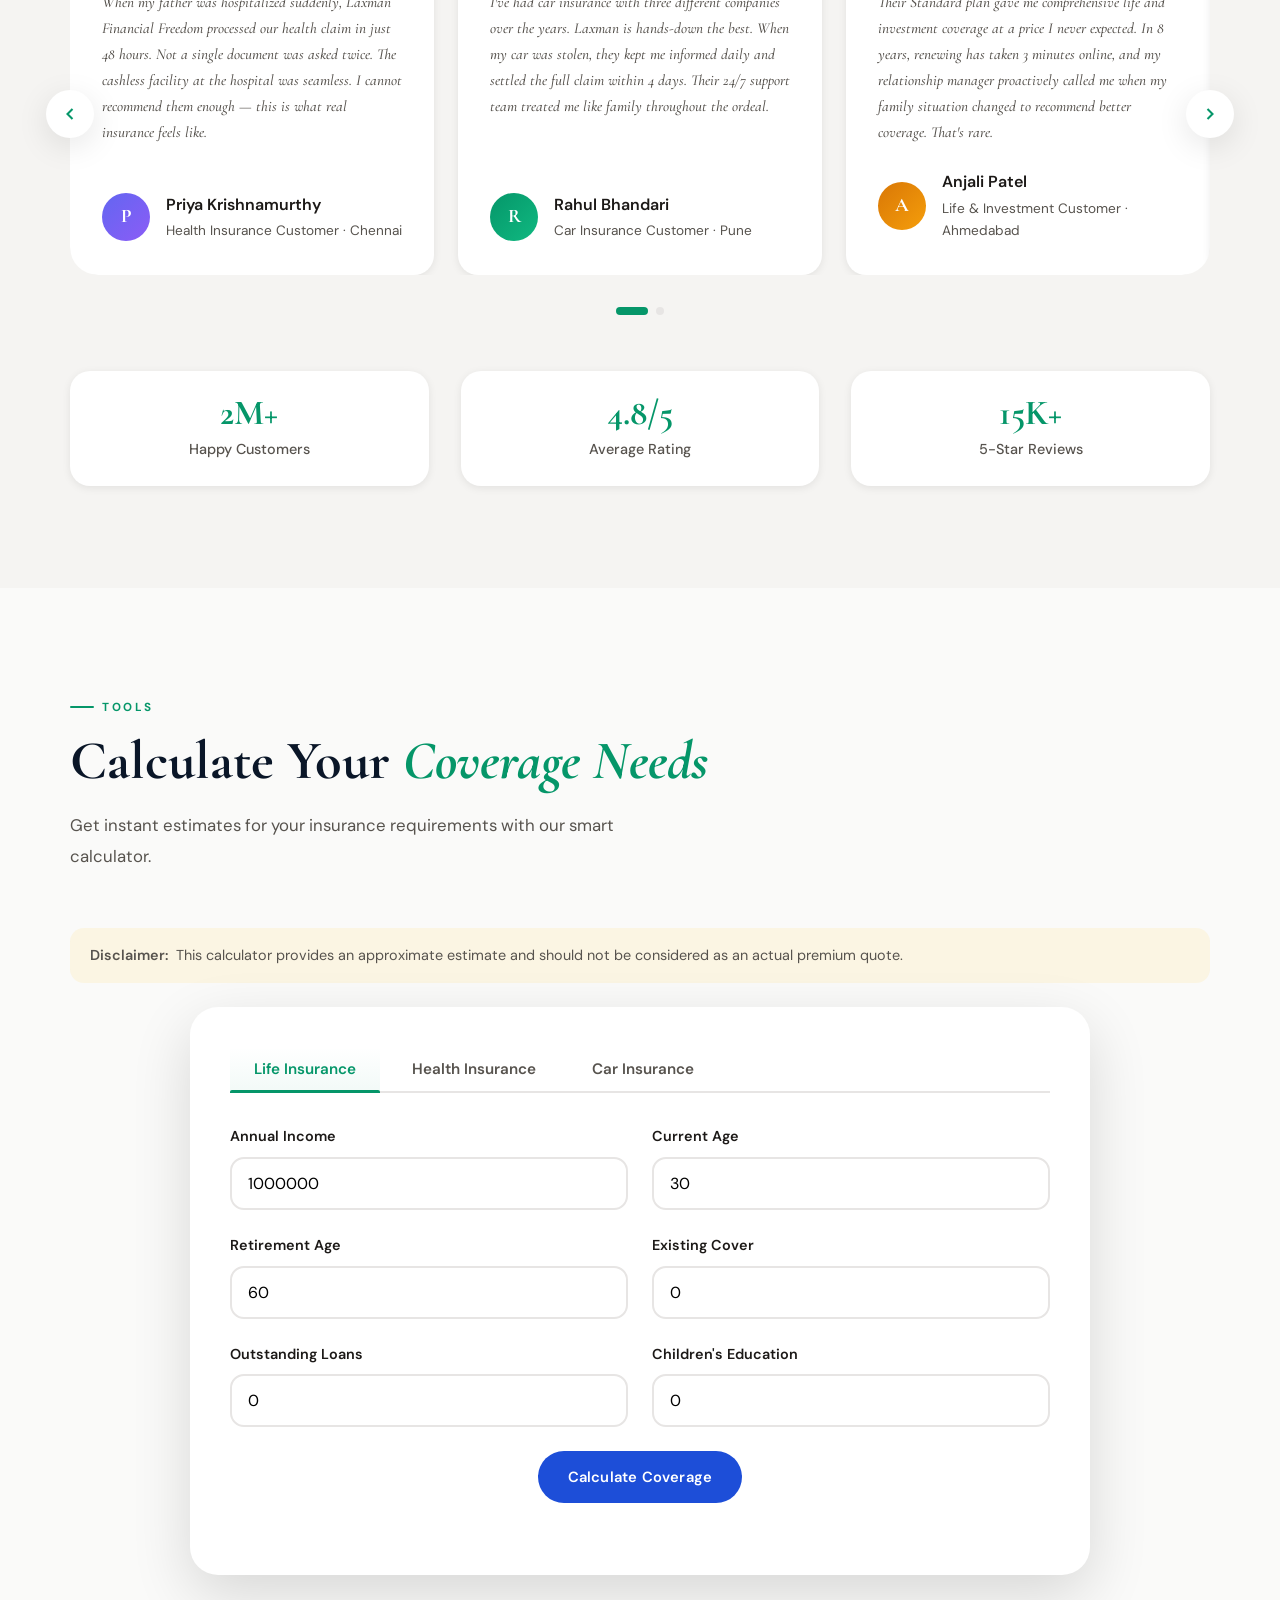
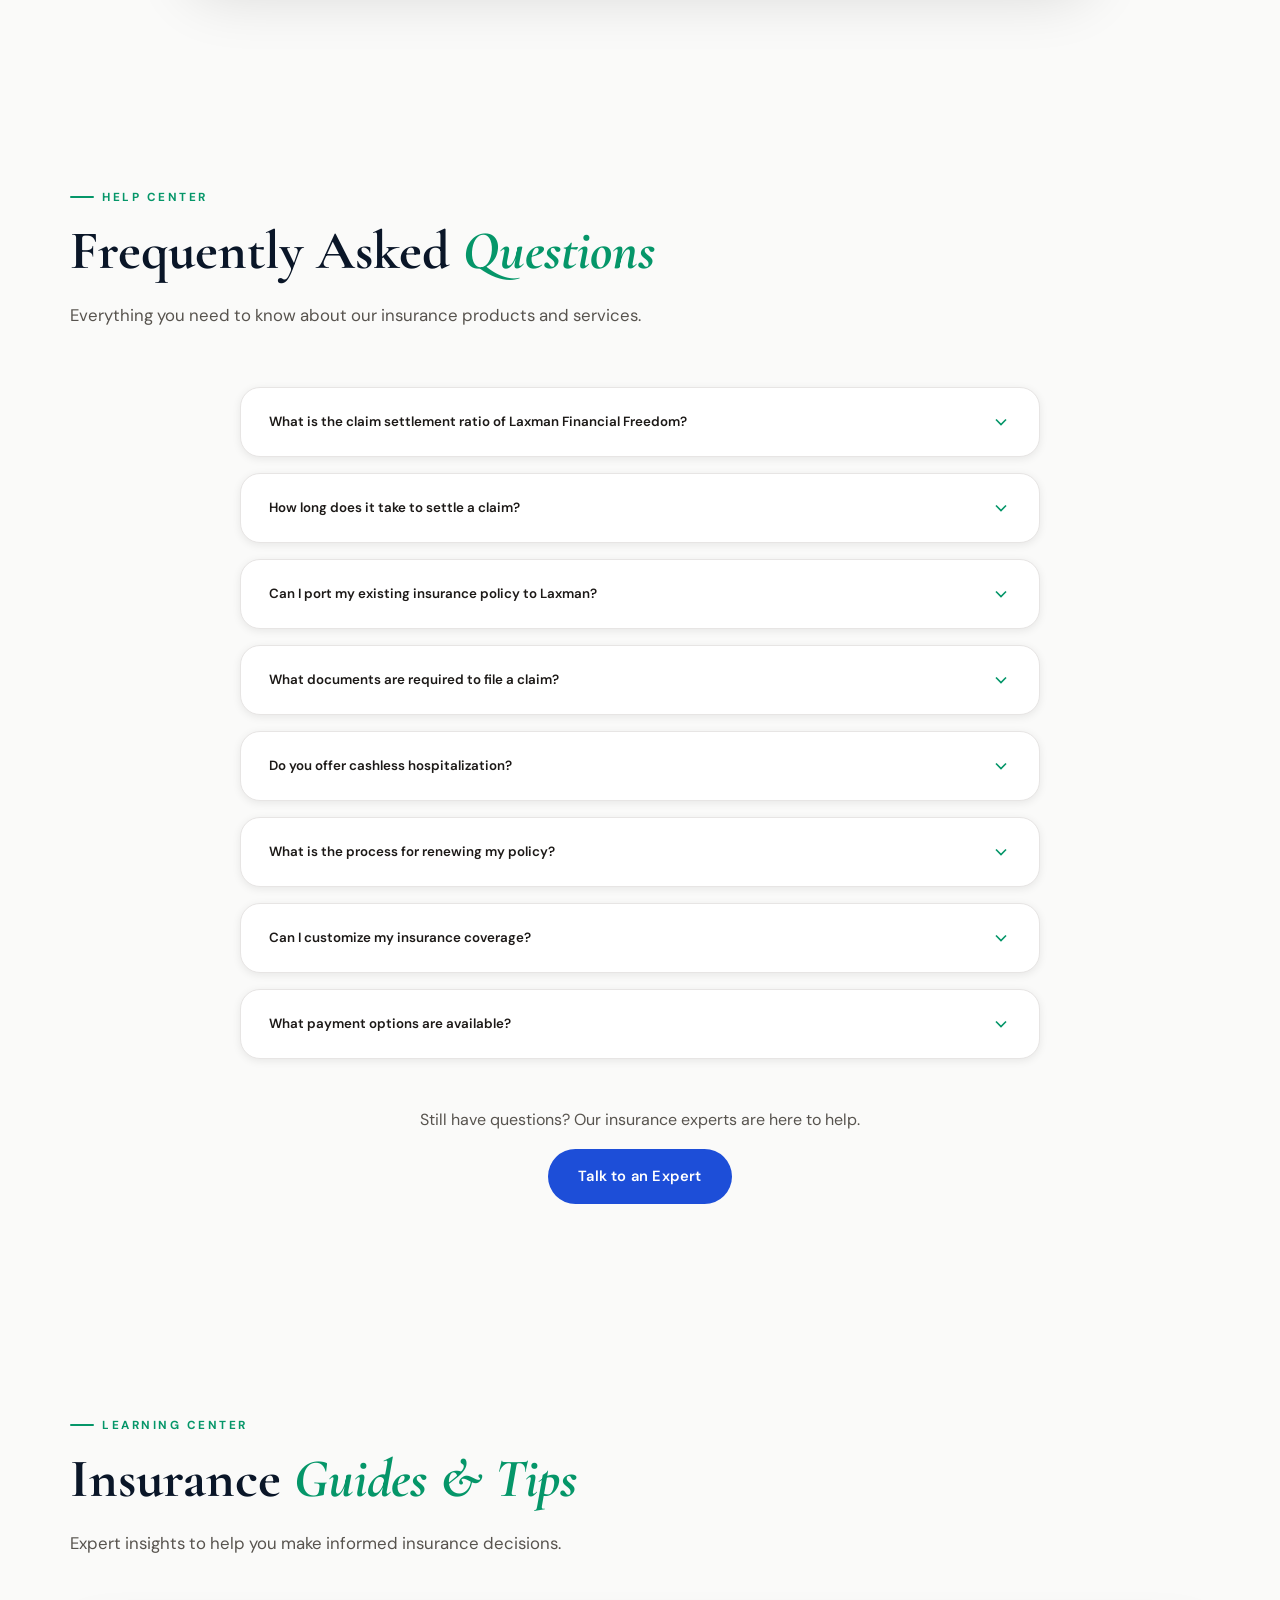
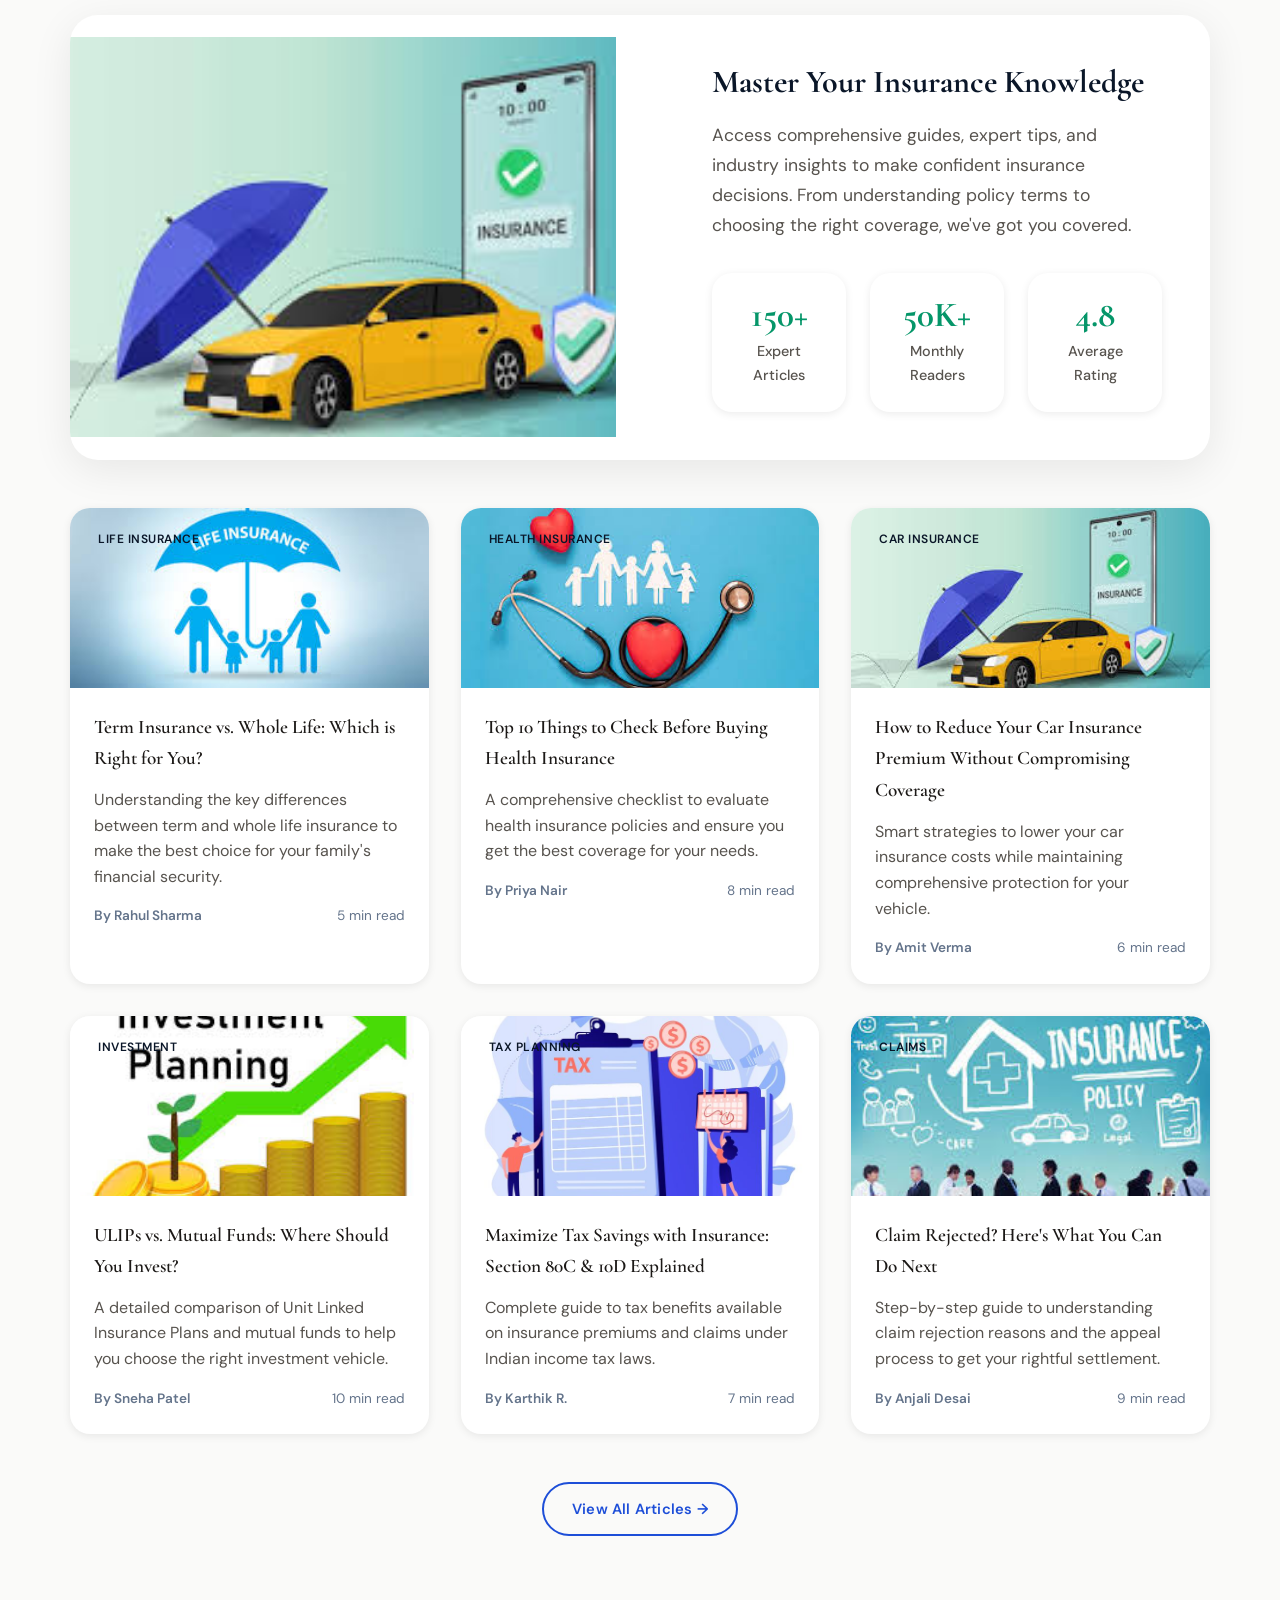
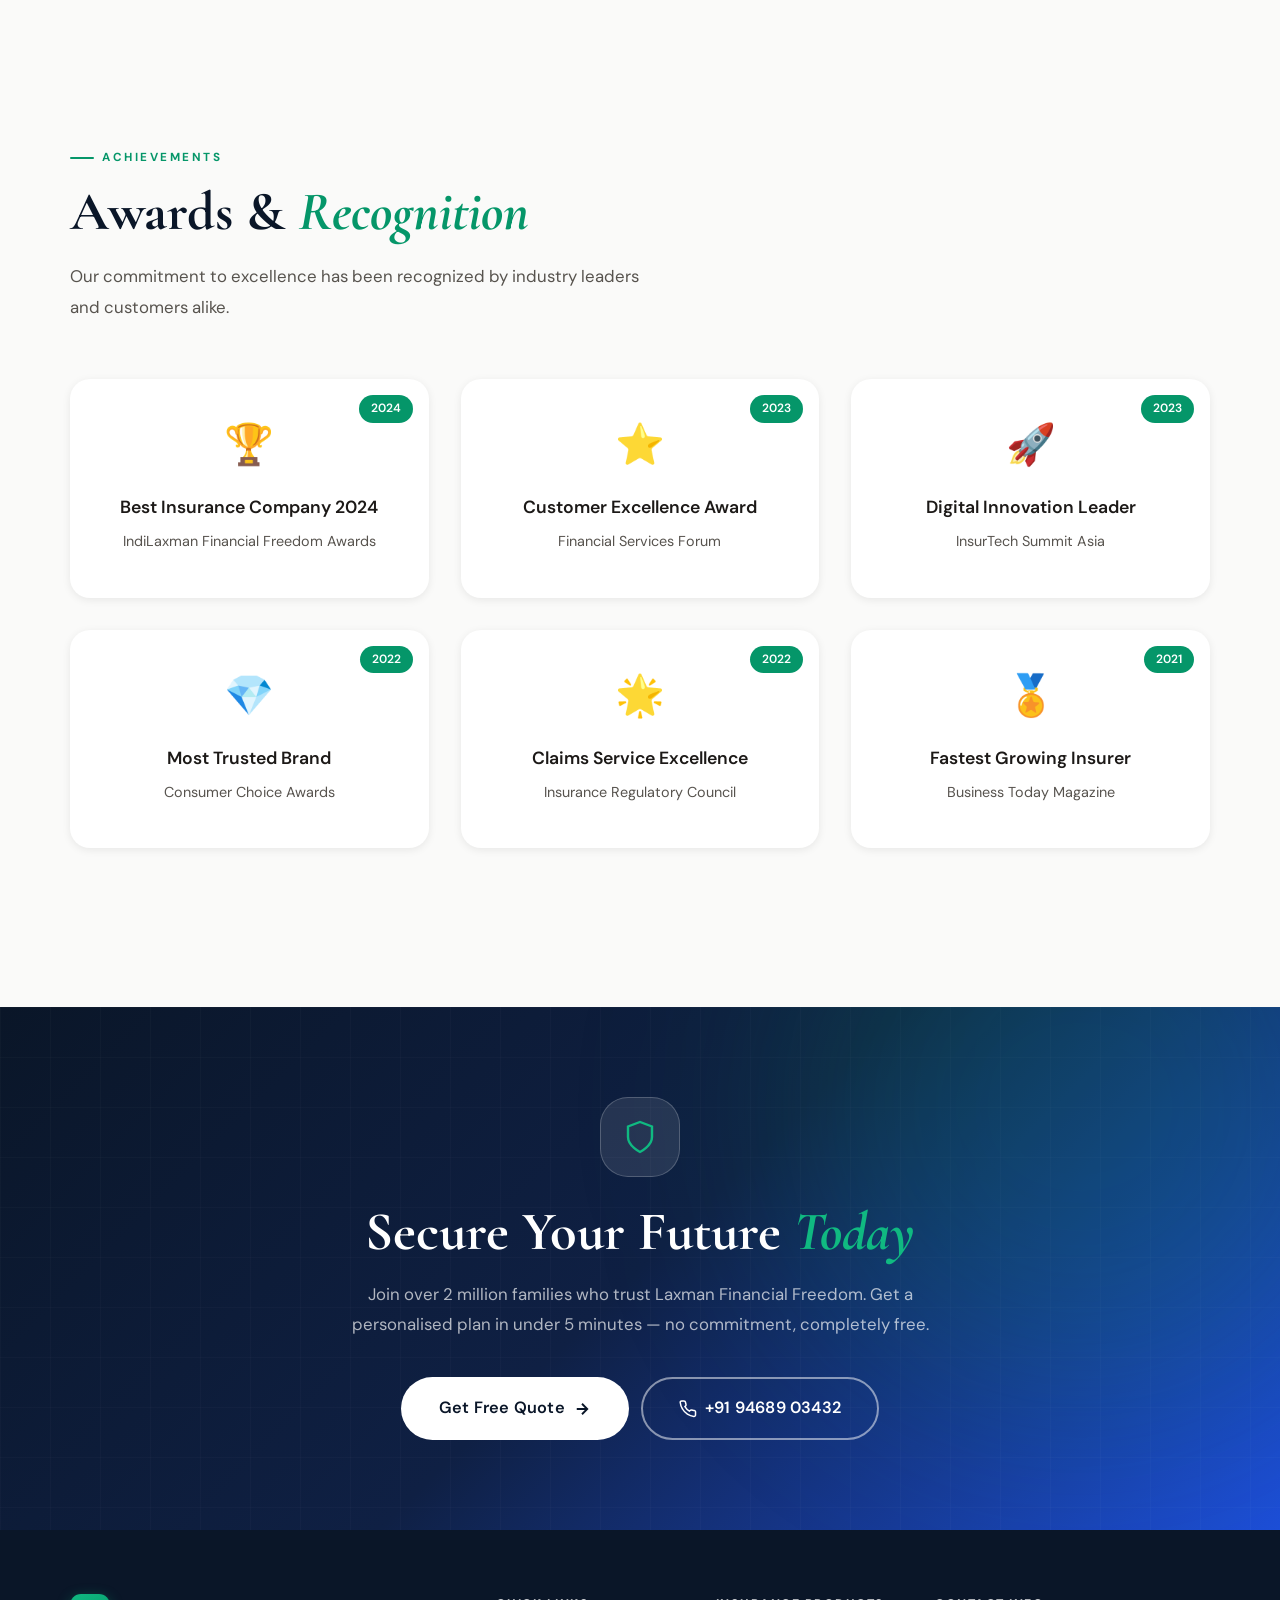
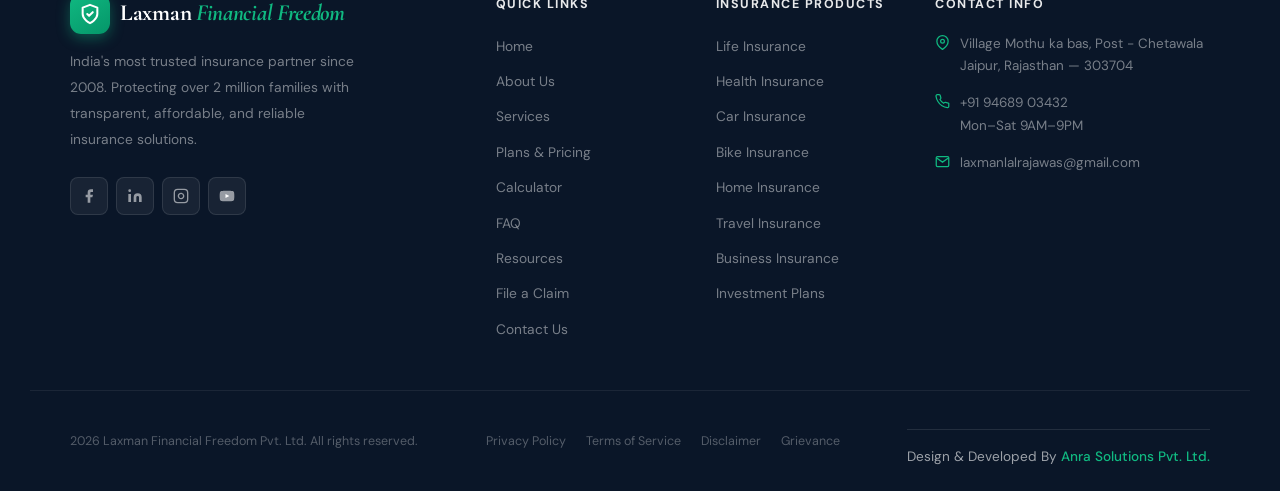
==== commit a663e39b: "social media icon added" ====
--- a/index.html
+++ b/index.html
@@ -1148,10 +1148,9 @@
       </a>
       <p class="footer-desc">India's most trusted insurance partner since 2008. Protecting over 2 million families with transparent, affordable, and reliable insurance solutions.</p>
       <div class="footer-socials">
-        <a href="#" class="social-btn" aria-label="Facebook"><svg width="16" height="16" viewBox="0 0 24 24" fill="currentColor"><path d="M18 2h-3a5 5 0 0 0-5 5v3H7v4h3v8h4v-8h3l1-4h-4V7a1 1 0 0 1 1-1h3z"/></svg></a>
-        <a href="#" class="social-btn" aria-label="Twitter"><svg width="16" height="16" viewBox="0 0 24 24" fill="currentColor"><path d="M23 3a10.9 10.9 0 0 1-3.14 1.53 4.48 4.48 0 0 0-7.86 3v1A10.66 10.66 0 0 1 3 4s-4 9 5 13a11.64 11.64 0 0 1-7 2c9 5 20 0 20-11.5a4.5 4.5 0 0 0-.08-.83A7.72 7.72 0 0 0 23 3z"/></svg></a>
-        <a href="#" class="social-btn" aria-label="LinkedIn"><svg width="16" height="16" viewBox="0 0 24 24" fill="currentColor"><path d="M16 8a6 6 0 0 1 6 6v7h-4v-7a2 2 0 0 0-4 0v7h-4v-7a6 6 0 0 1 6-6zM2 9h4v12H2z"/><circle cx="4" cy="4" r="2"/></svg></a>
-        <a href="#" class="social-btn" aria-label="Instagram"><svg width="16" height="16" viewBox="0 0 24 24" fill="none" stroke="currentColor" stroke-width="2"><rect x="2" y="2" width="20" height="20" rx="5"/><path d="M16 11.37A4 4 0 1 1 12.63 8 4 4 0 0 1 16 11.37z"/><line x1="17.5" y1="6.5" x2="17.51" y2="6.5"/></svg></a>
+        <a href="https://www.facebook.com/p/Laxman-Financial-freedom-100092306474612/" class="social-btn" aria-label="Facebook"><svg width="16" height="16" viewBox="0 0 24 24" fill="currentColor"><path d="M18 2h-3a5 5 0 0 0-5 5v3H7v4h3v8h4v-8h3l1-4h-4V7a1 1 0 0 1 1-1h3z"/></svg></a>
+        <a href="https://www.linkedin.com/in/laxman-lal-yadav-aa1679216/" class="social-btn" aria-label="LinkedIn"><svg width="16" height="16" viewBox="0 0 24 24" fill="currentColor"><path d="M16 8a6 6 0 0 1 6 6v7h-4v-7a2 2 0 0 0-4 0v7h-4v-7a6 6 0 0 1 6-6zM2 9h4v12H2z"/><circle cx="4" cy="4" r="2"/></svg></a>
+        <a href="https://www.instagram.com/laxman.l.yadav/" class="social-btn" aria-label="Instagram"><svg width="16" height="16" viewBox="0 0 24 24" fill="none" stroke="currentColor" stroke-width="2"><rect x="2" y="2" width="20" height="20" rx="5"/><path d="M16 11.37A4 4 0 1 1 12.63 8 4 4 0 0 1 16 11.37z"/><line x1="17.5" y1="6.5" x2="17.51" y2="6.5"/></svg></a>
         <a href="#" class="social-btn" aria-label="YouTube"><svg width="16" height="16" viewBox="0 0 24 24" fill="currentColor"><path d="M22.54 6.42a2.78 2.78 0 0 0-1.95-1.96C18.88 4 12 4 12 4s-6.88 0-8.59.46a2.78 2.78 0 0 0-1.95 1.96A29 29 0 0 0 1 12a29 29 0 0 0 .46 5.58A2.78 2.78 0 0 0 3.41 19.6C5.12 20 12 20 12 20s6.88 0 8.59-.46a2.78 2.78 0 0 0 1.96-1.95A29 29 0 0 0 23 12a29 29 0 0 0-.46-5.58z"/><polygon points="9.75 15.02 15.5 12 9.75 8.98 9.75 15.02" fill="white"/></svg></a>
       </div>
     </div>
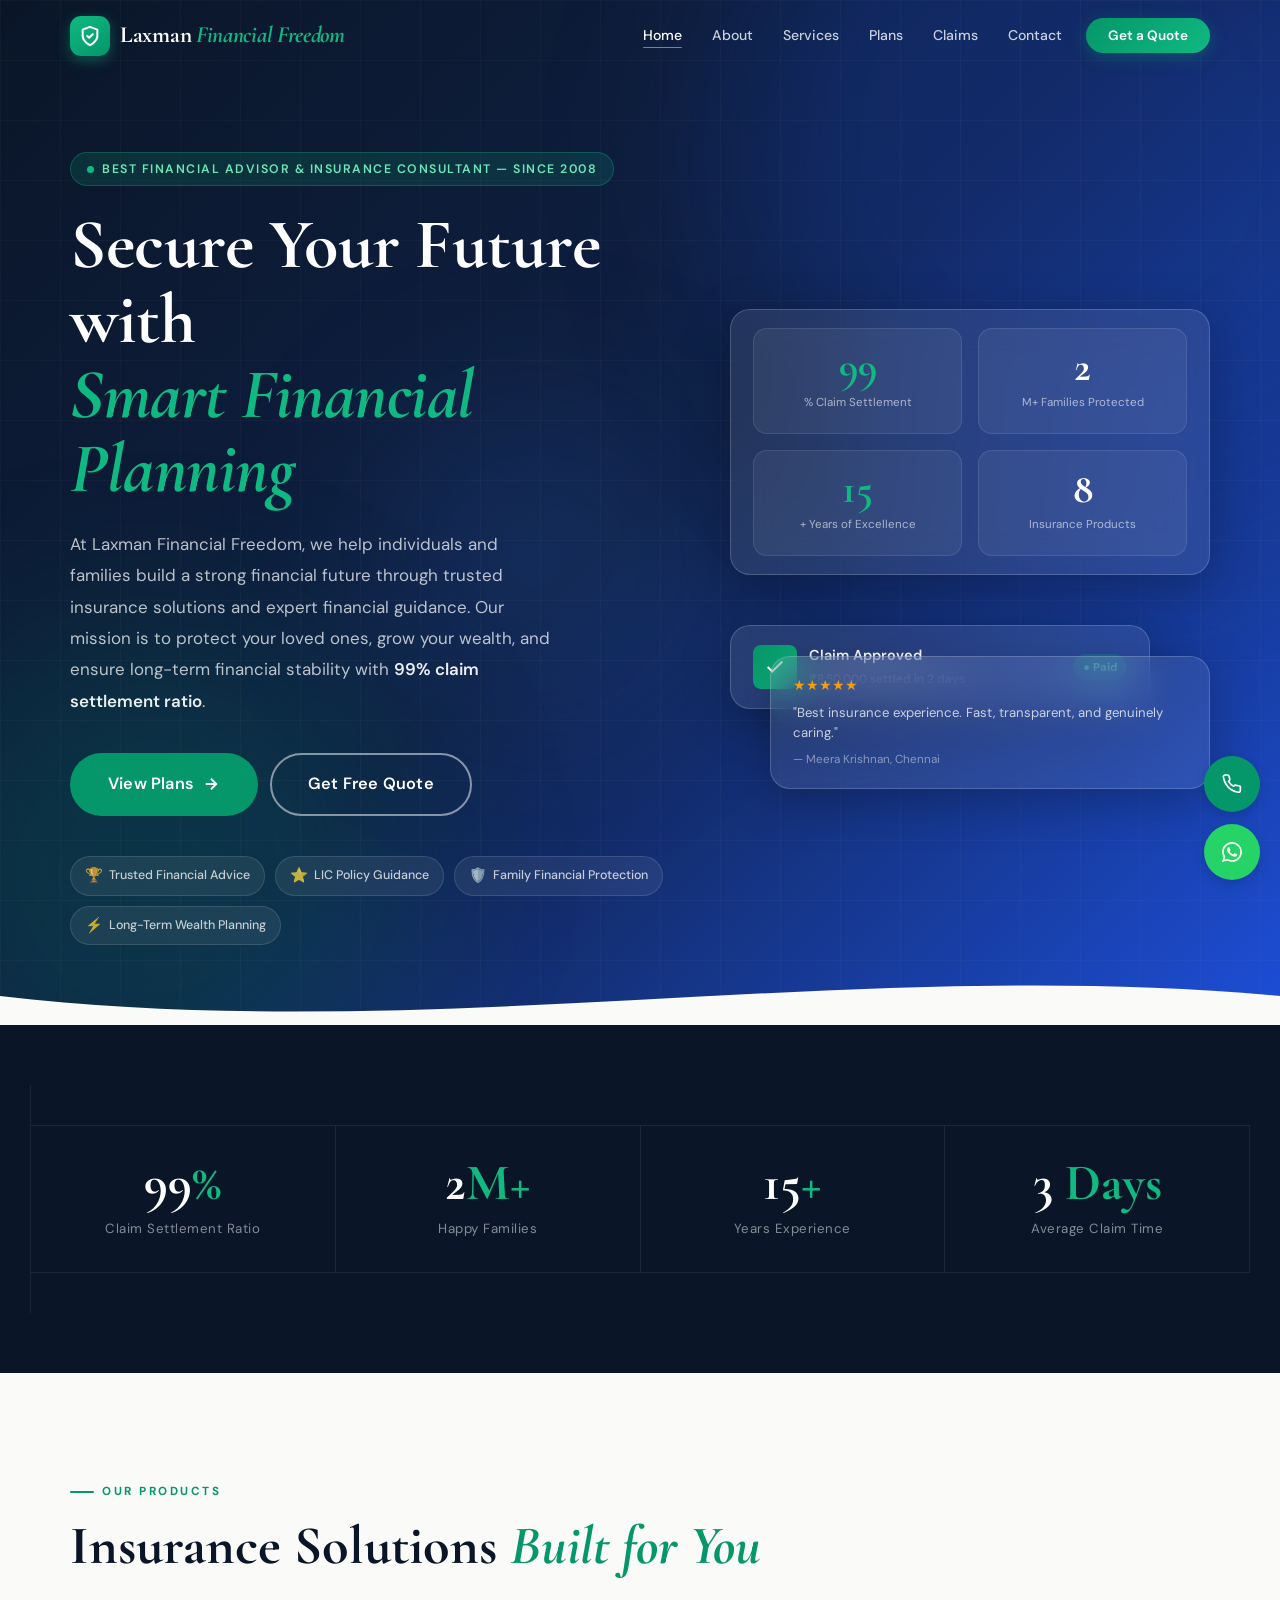
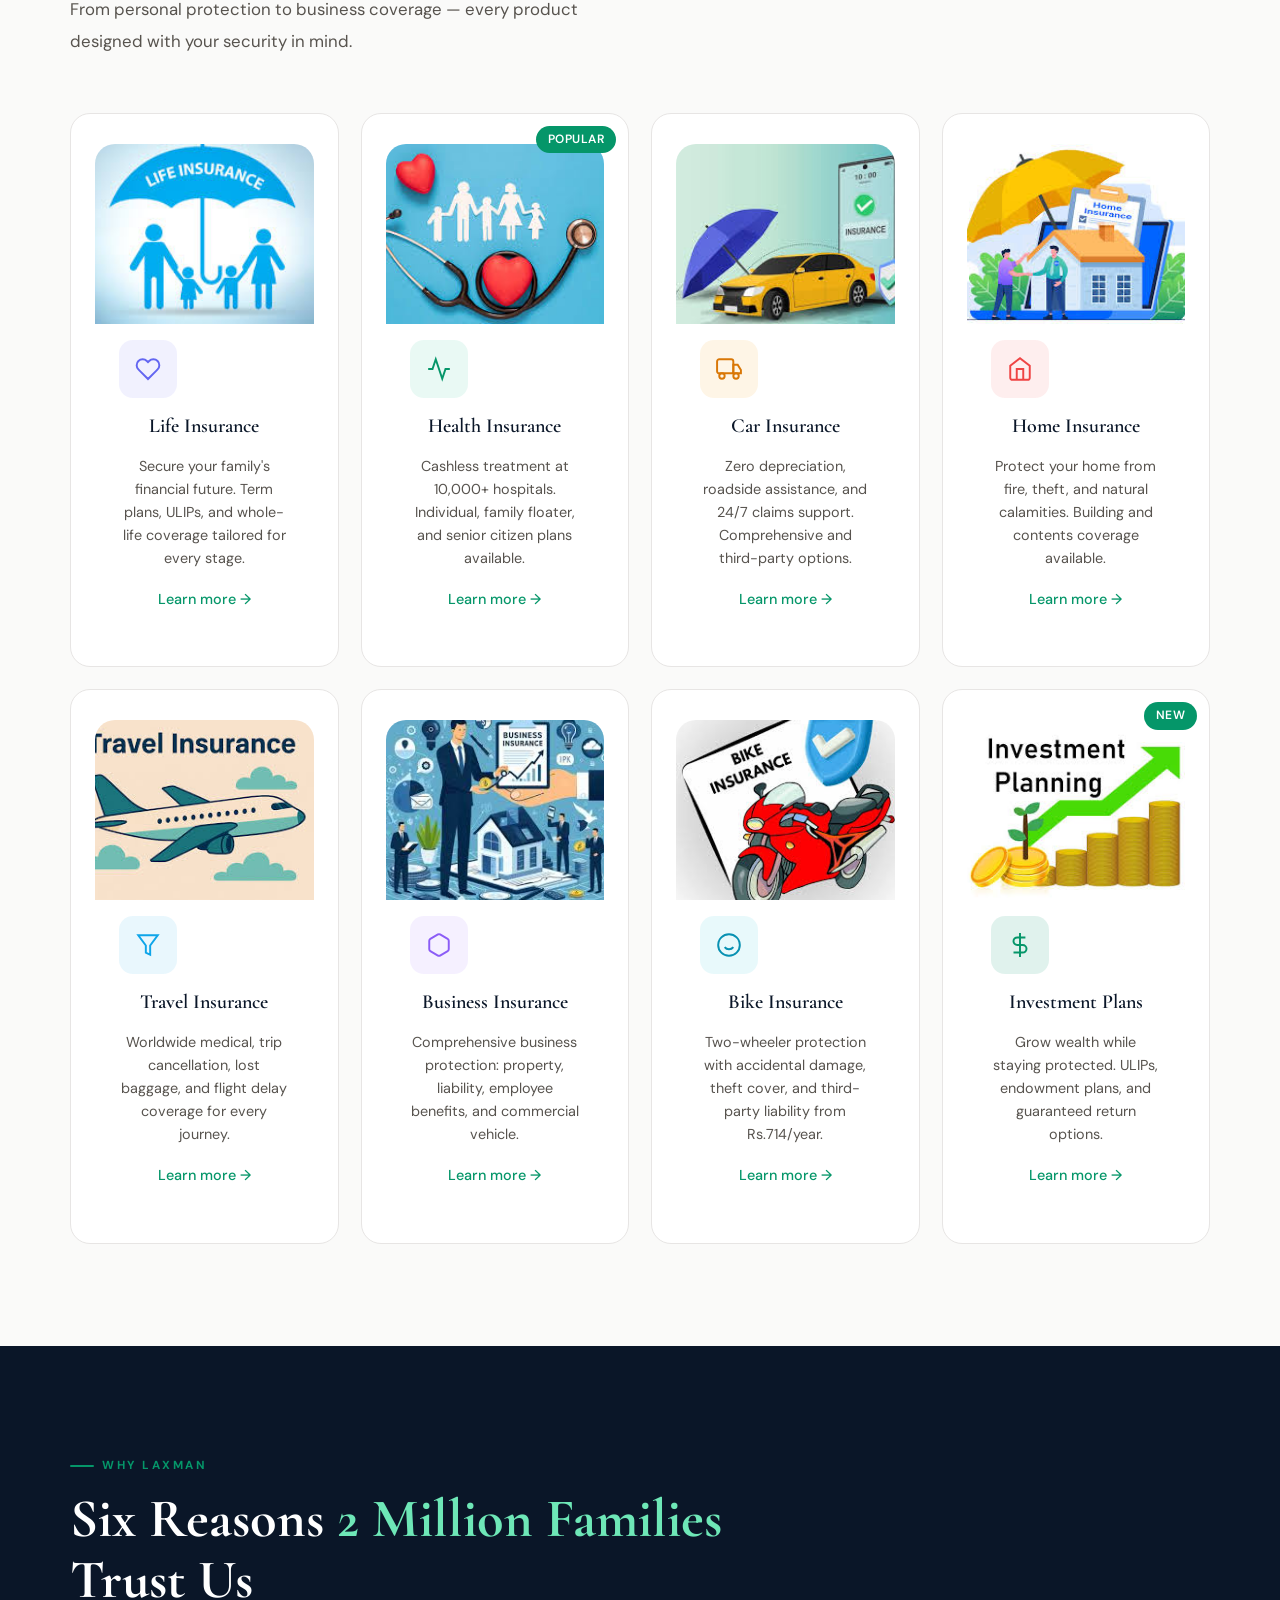
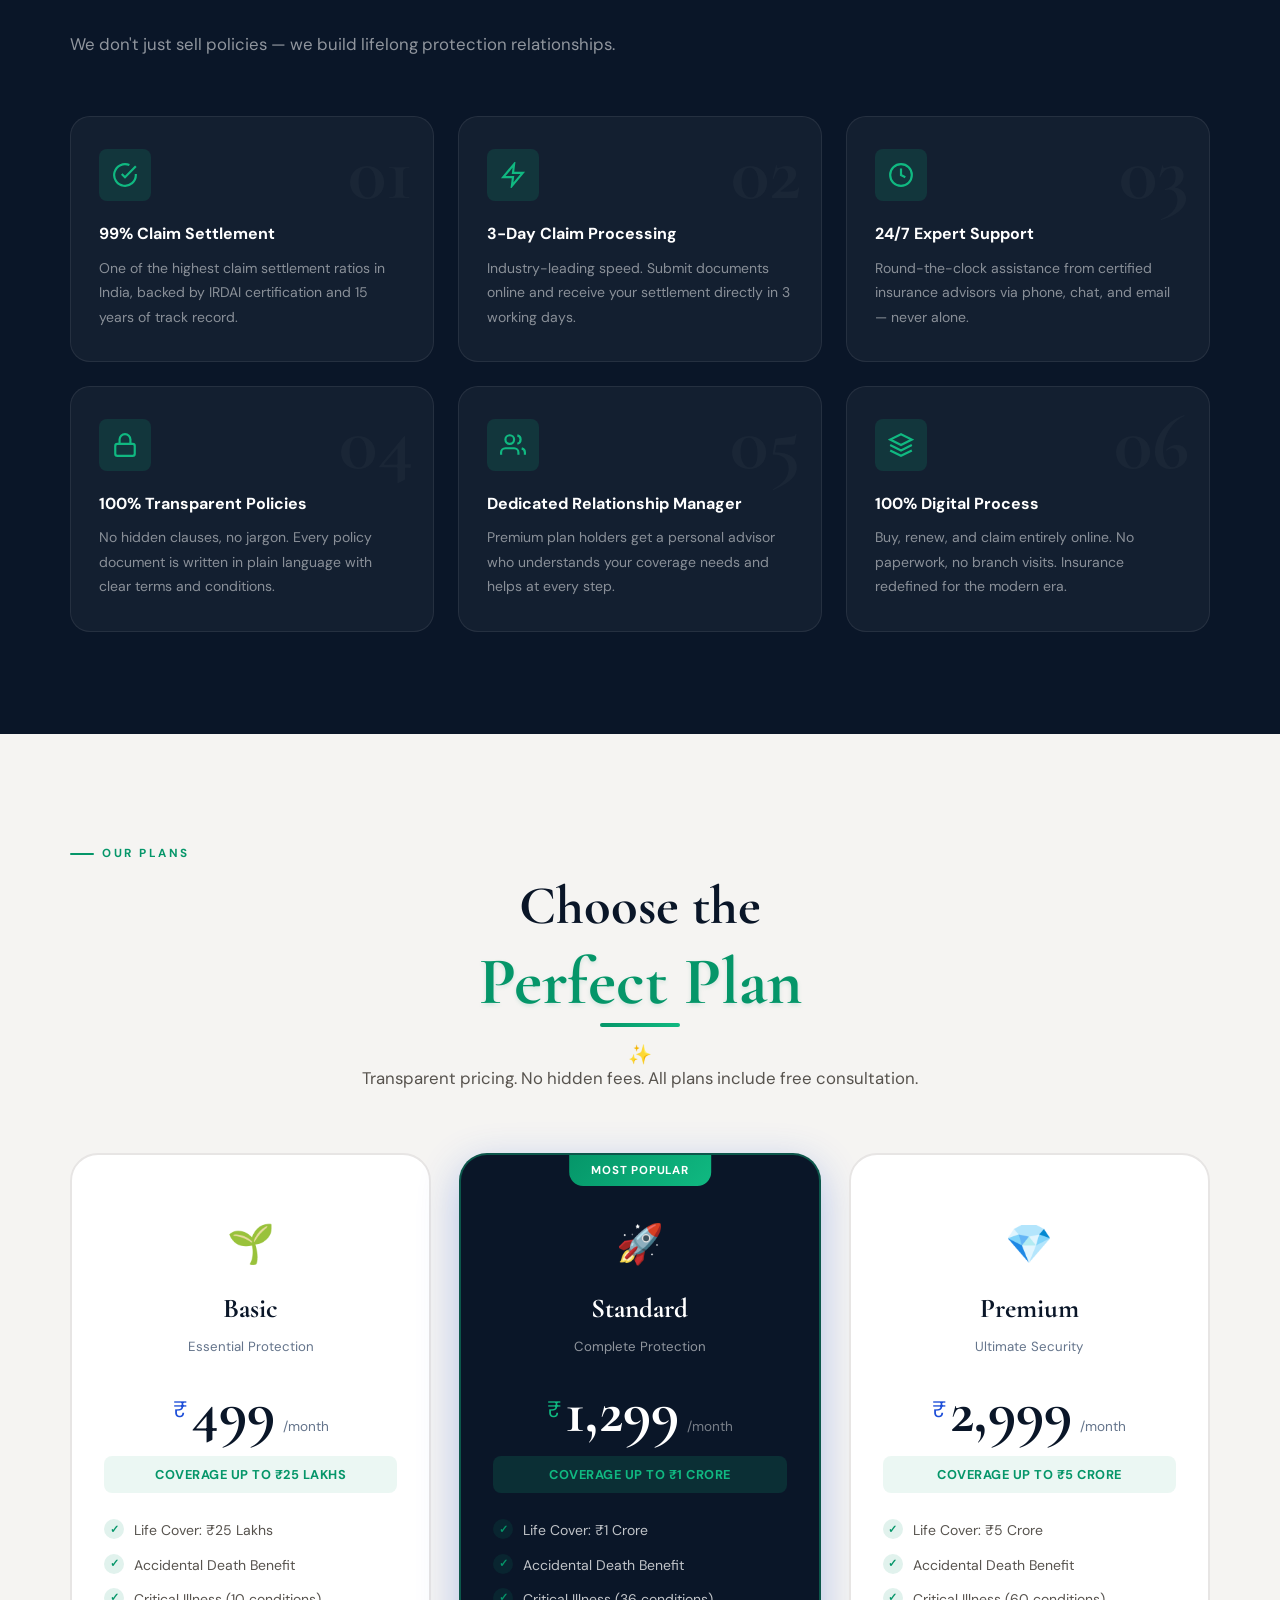
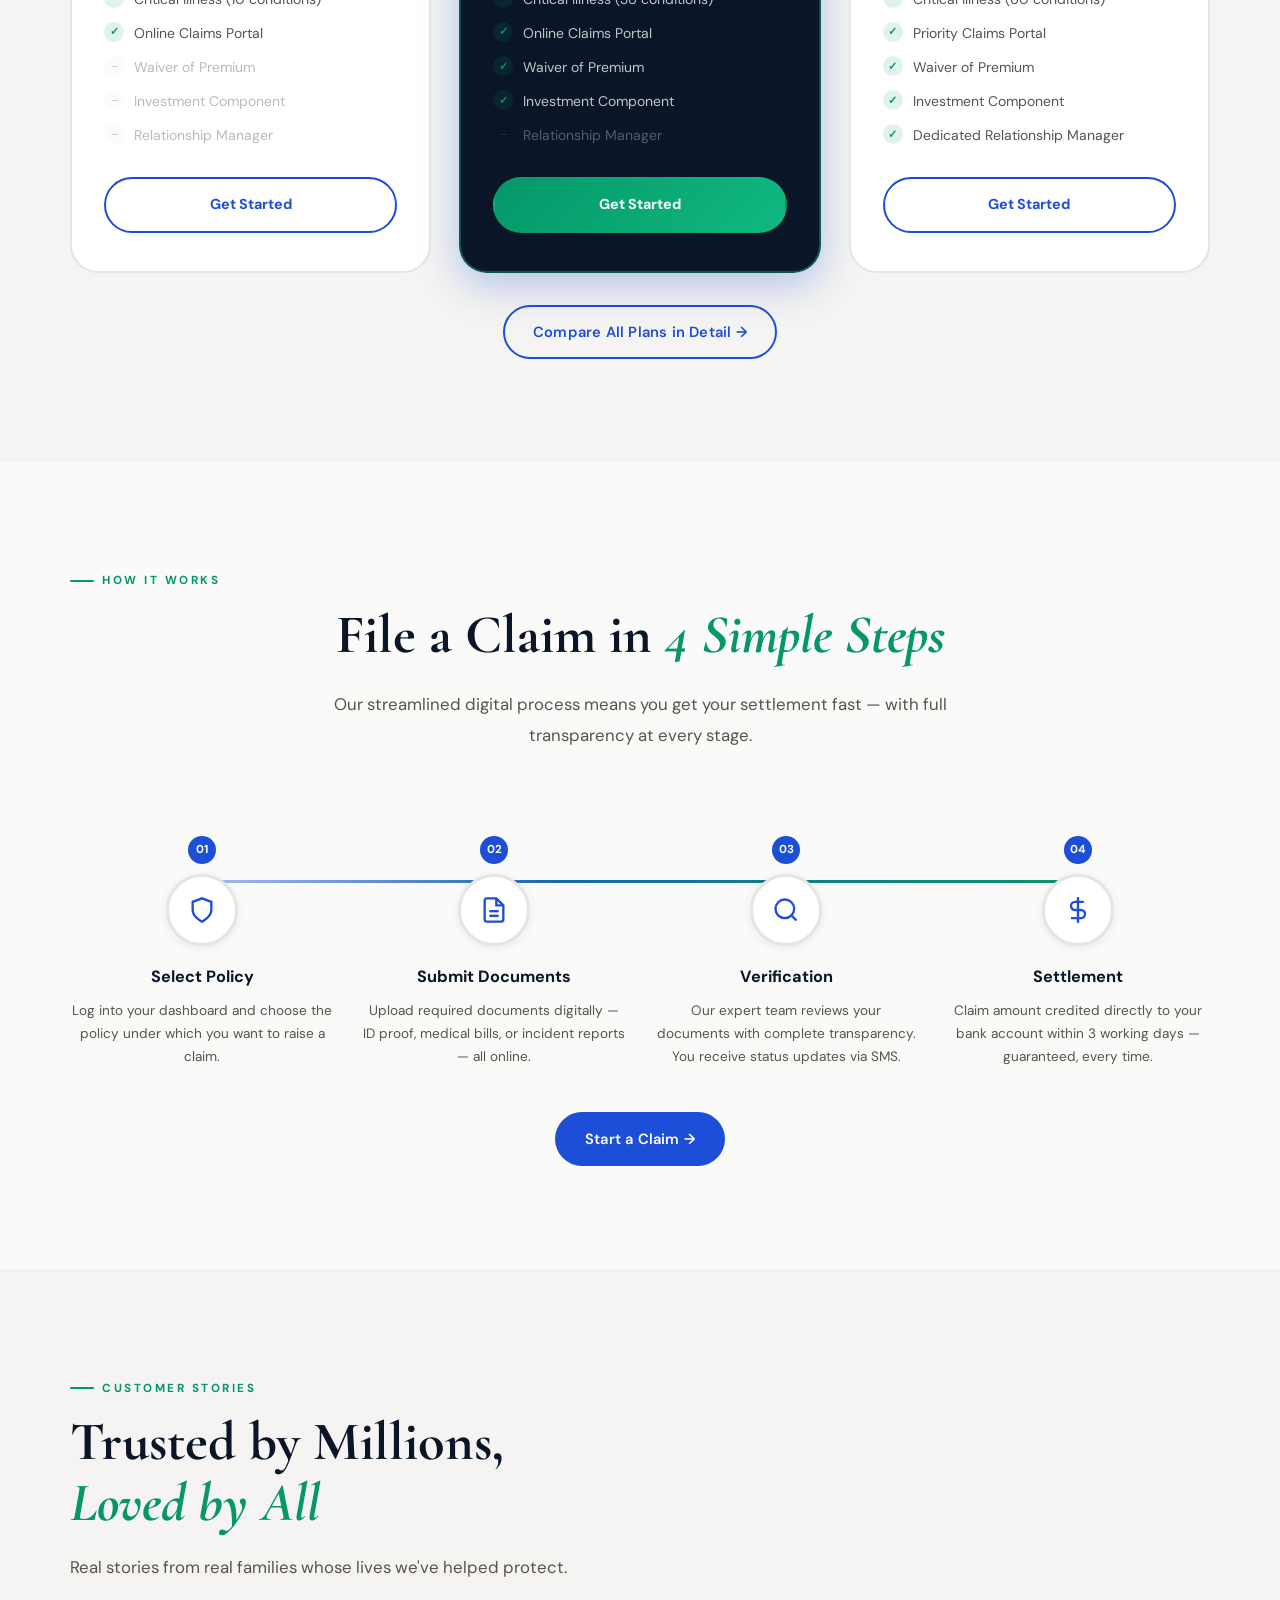
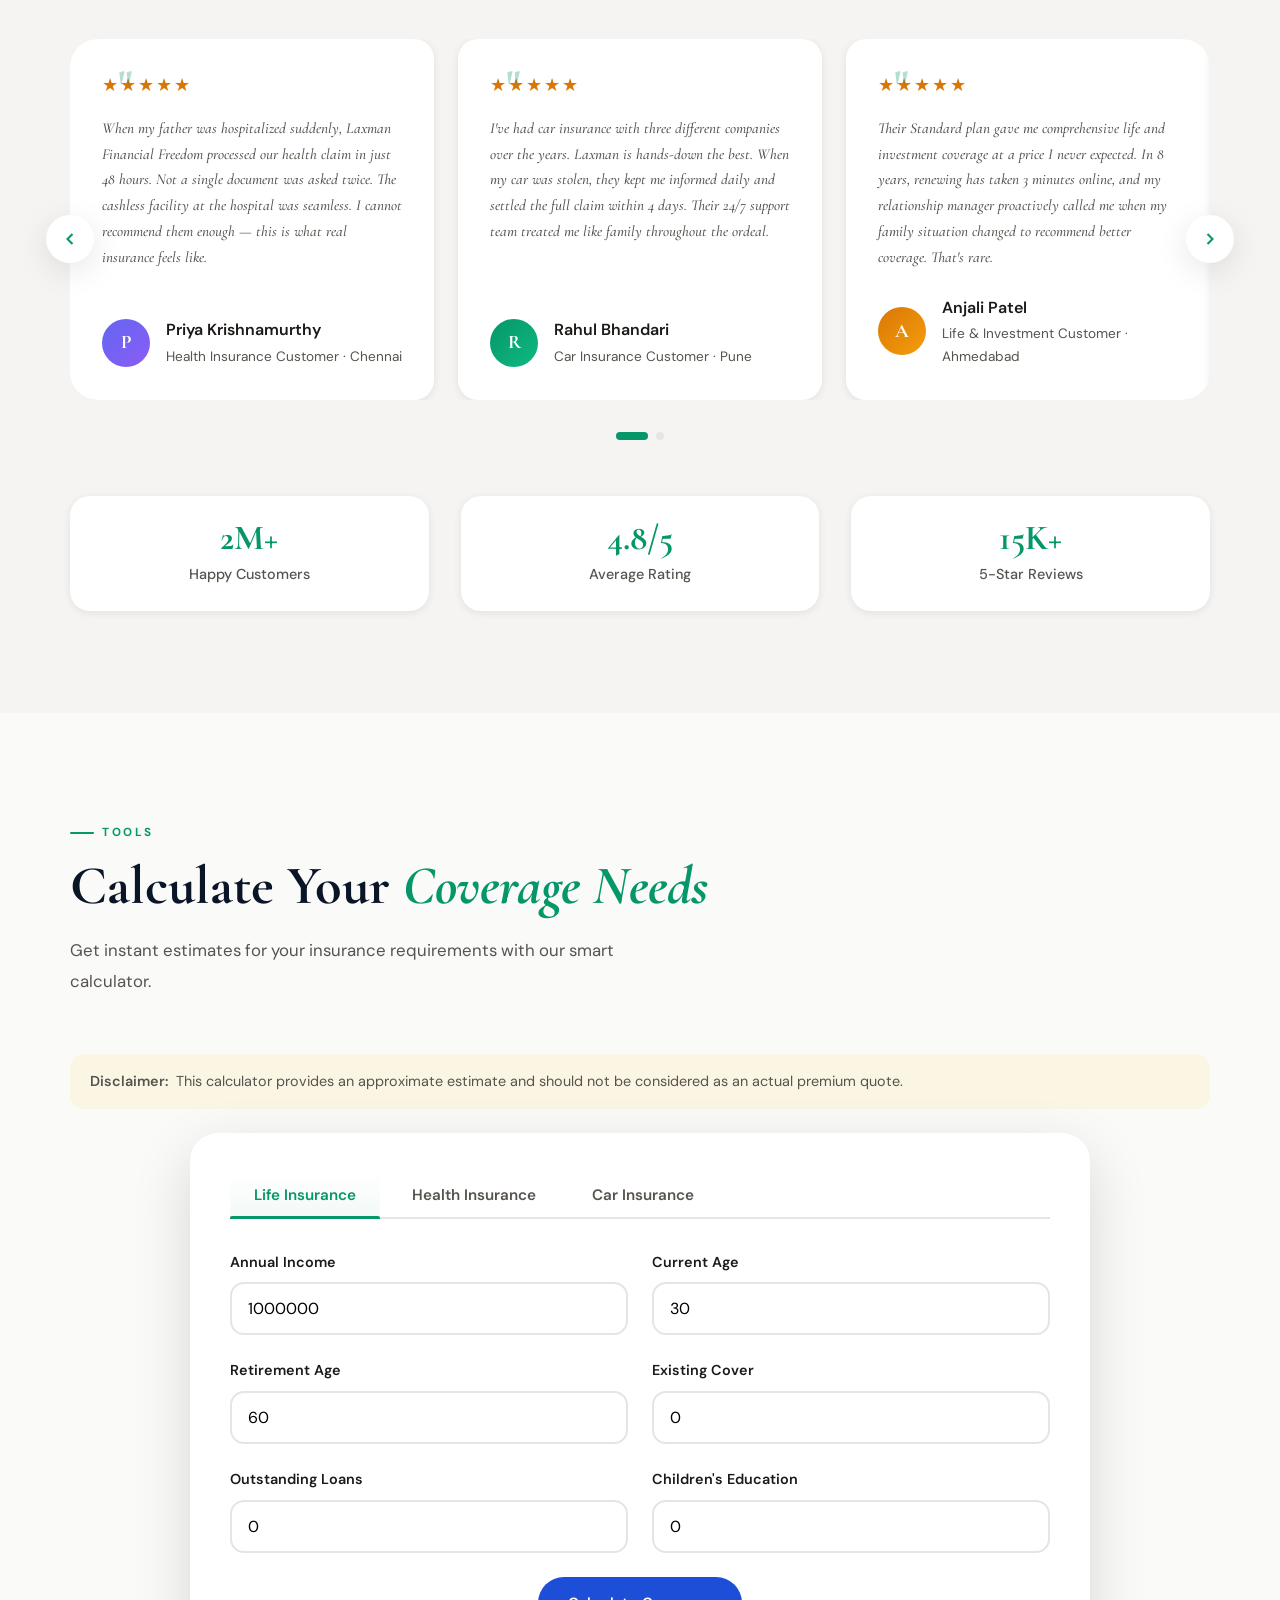
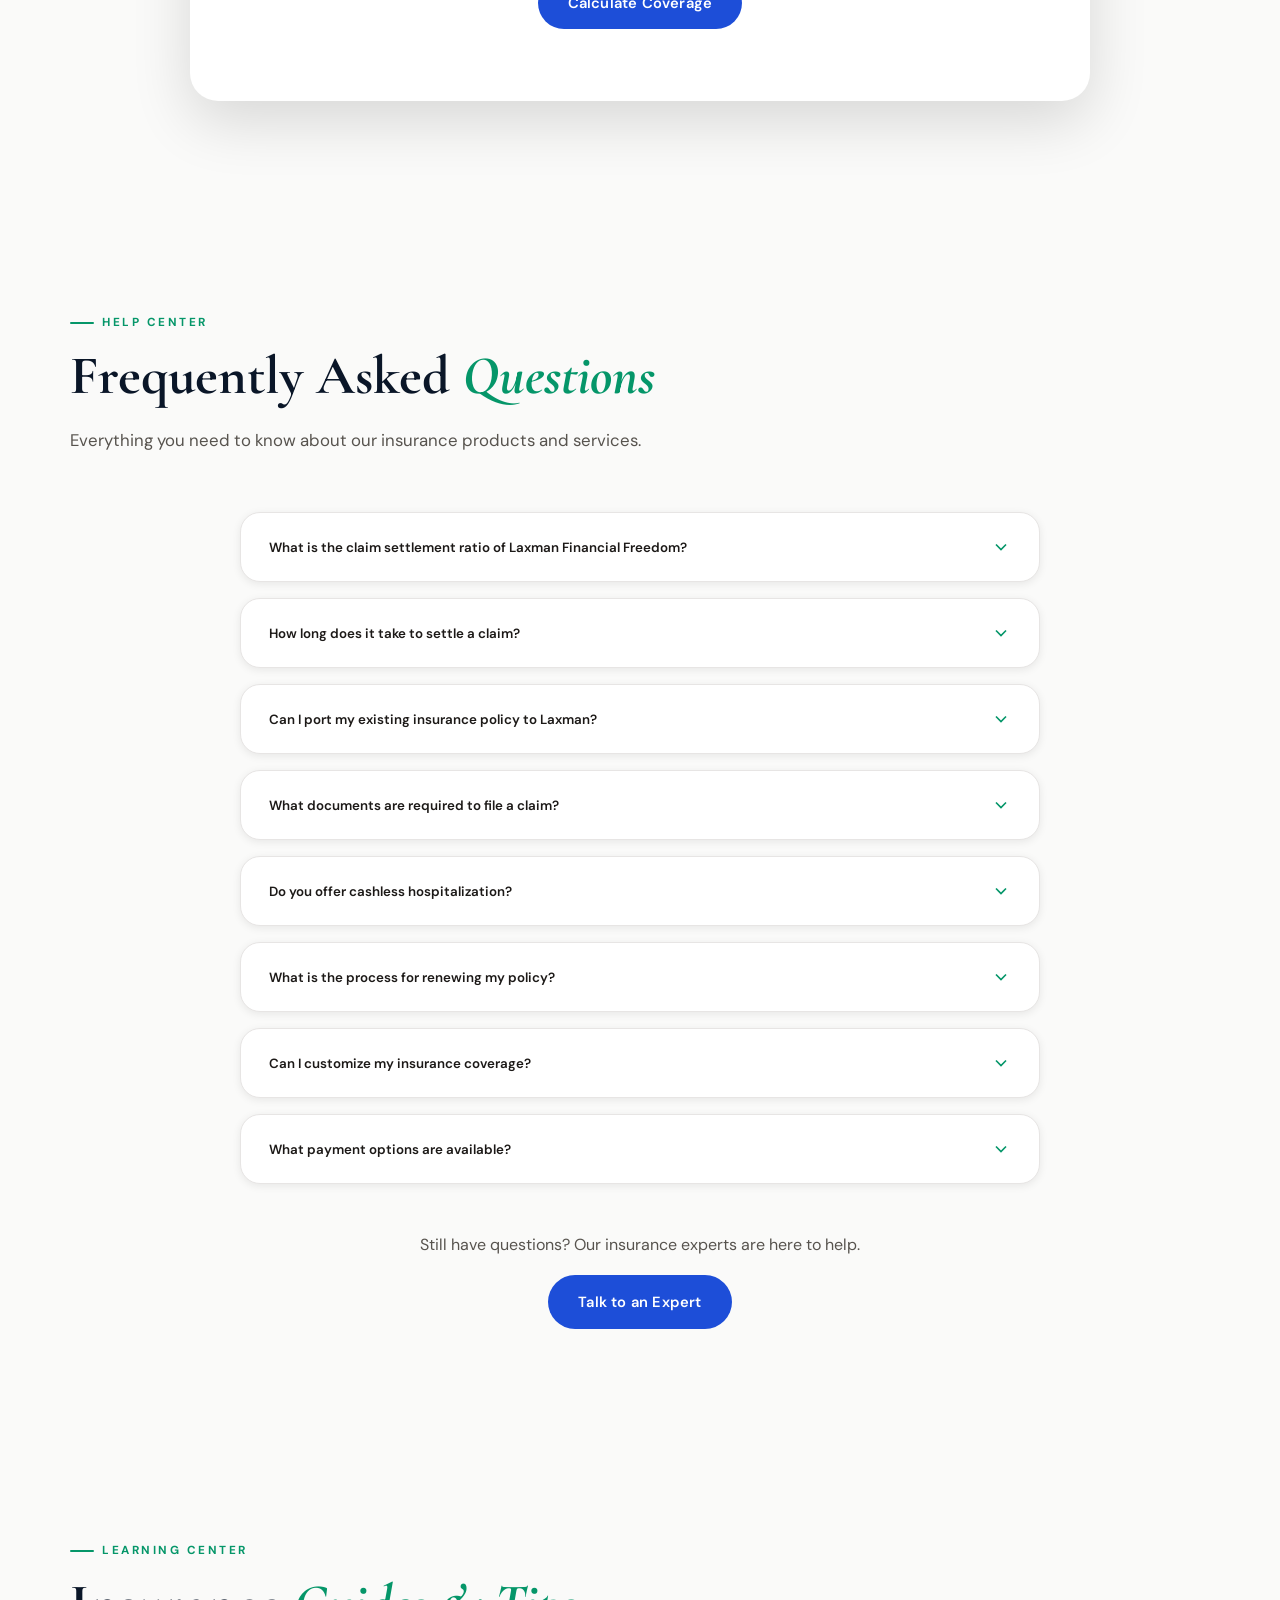
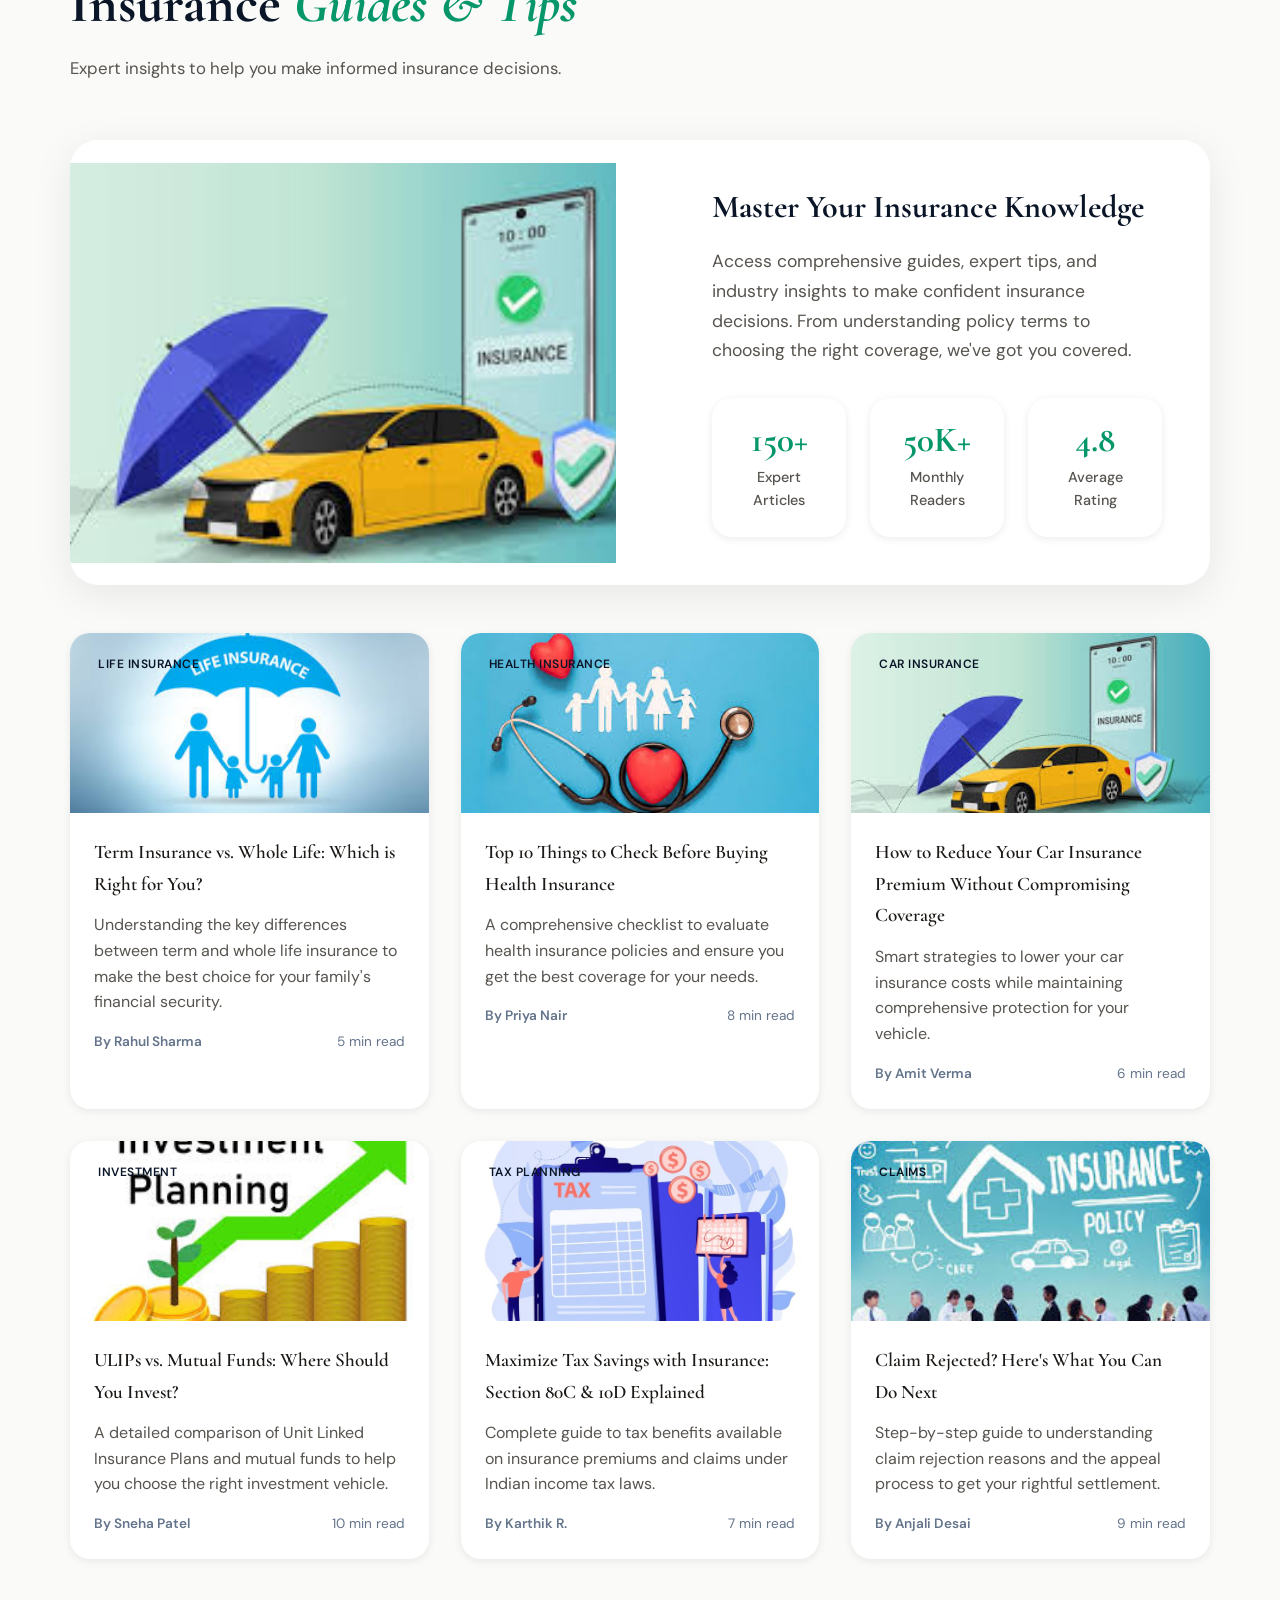
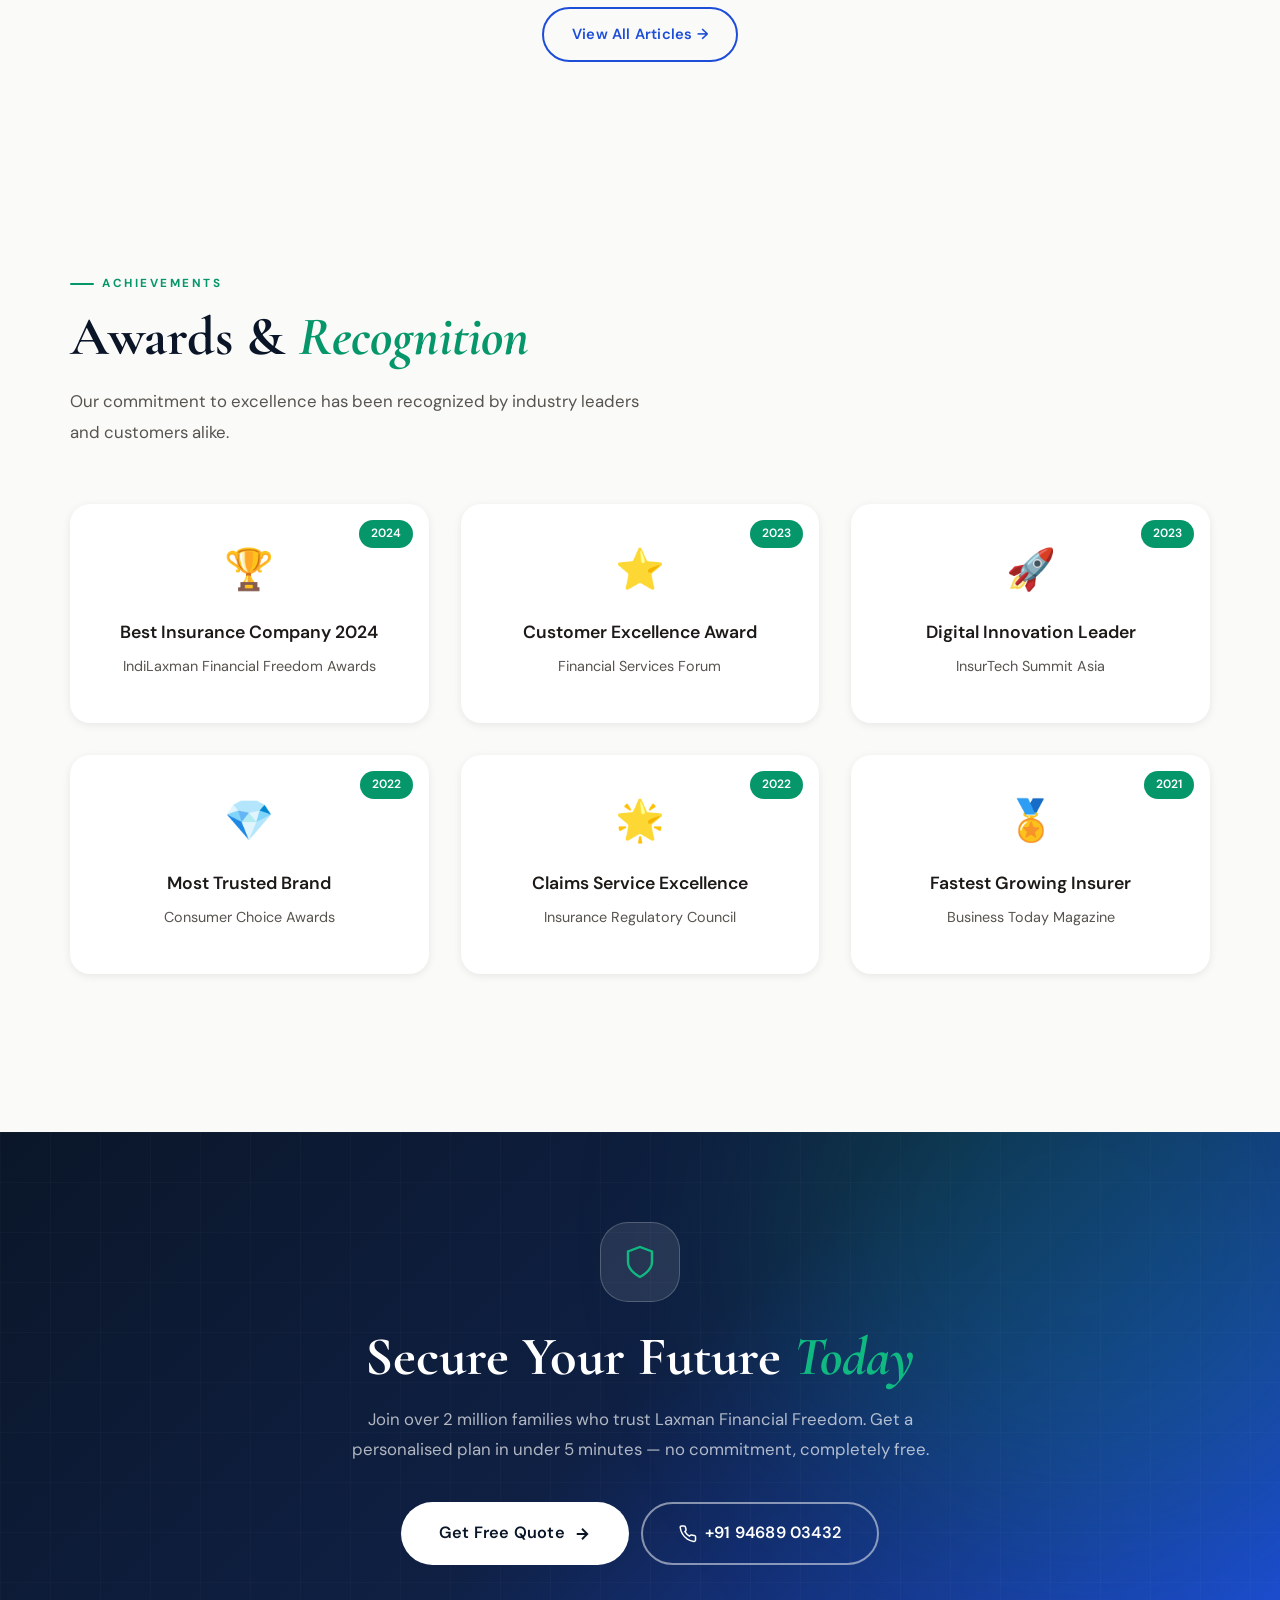
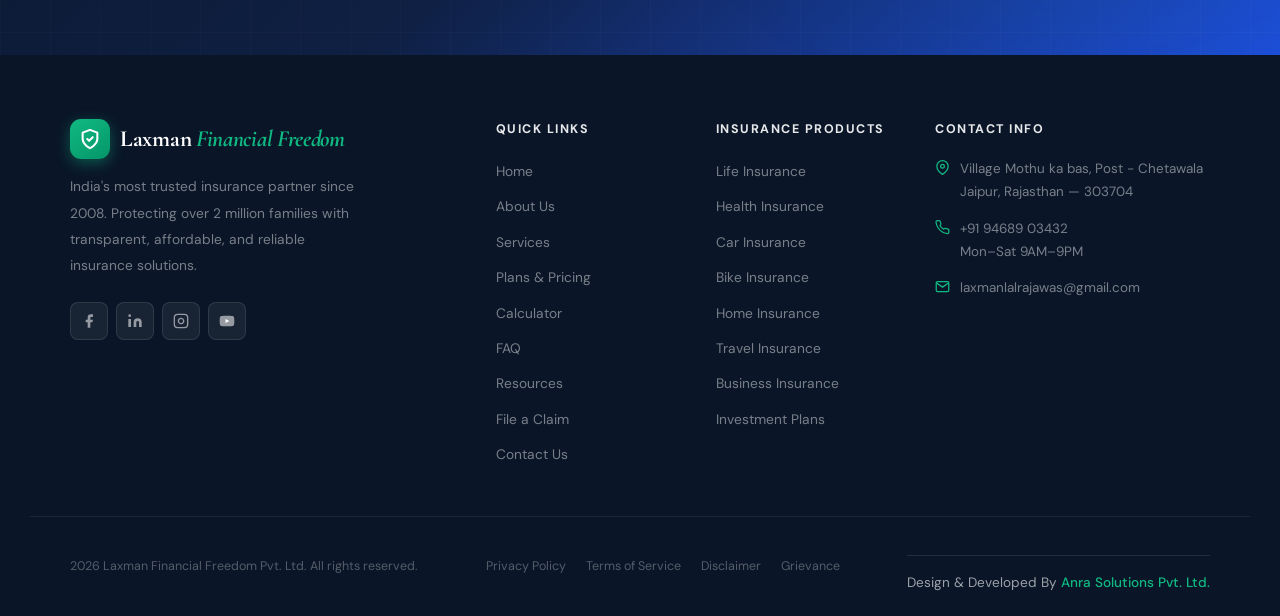
==== commit da31d26c: "Seo key word emplement" ====
--- a/index.html
+++ b/index.html
@@ -3,7 +3,9 @@
 <head>
   <meta charset="UTF-8"/>
   <meta name="viewport" content="width=device-width, initial-scale=1.0"/>
-  <title>Laxman Financial Freedom - Your Path to Financial Independence</title>
+  <title>Best Financial Advisor & LIC Insurance Consultant | Laxman Financial Freedom</title>
+    <meta name="description" content="Laxman Financial Freedom provides expert guidance on life insurance, LIC policies, health insurance, and financial planning. Secure your future with trusted financial advisory services.">
+    <meta name="keywords" content="financial advisor, financial planning services, insurance advisor, life insurance advisor, LIC policy advisor, financial consultant, best financial advisor, insurance planning services, family financial protection, retirement planning advisor, health insurance consultant, financial security planning">
   <meta name="description" content="India's most trusted insurance company. 99% claim settlement, 2M+ families protected. Life, Health, Car, Home, Travel & Business Insurance."/>
   <link rel="preconnect" href="https://fonts.googleapis.com"/>
   <link rel="preconnect" href="https://fonts.gstatic.com" crossorigin/>
@@ -49,15 +51,14 @@
     <div class="hero-content">
       <div class="hero-eyebrow" data-reveal>
         <span class="eyebrow-dot"></span>
-        India's Most Trusted — Since 2008
+        Best Financial Advisor & Insurance Consultant — Since 2008
       </div>
       <h1 class="hero-headline" data-reveal>
-        Protecting Every<br/>
-        <span class="line-italic">Precious Moment</span><br/>
-        of Your Life
+        Secure Your Future with<br/>
+        <span class="line-italic">Smart Financial Planning</span>
       </h1>
       <p class="hero-body" data-reveal>
-        India's leading insurance company with a <strong>99% claim settlement ratio</strong>. Comprehensive coverage for individuals, families, and businesses — with 24/7 support and zero paperwork claims.
+        At Laxman Financial Freedom, we help individuals and families build a strong financial future through trusted insurance solutions and expert financial guidance. Our mission is to protect your loved ones, grow your wealth, and ensure long-term financial stability with <strong>99% claim settlement ratio</strong>.
       </p>
       <div class="hero-actions" data-reveal>
         <a href="plans.html" class="btn btn-emerald btn-lg">
@@ -67,10 +68,10 @@
         <a href="contact.html" class="btn btn-outline-white btn-lg">Get Free Quote</a>
       </div>
       <div class="hero-trust-row" data-reveal>
-        <span class="trust-chip"><span class="chip-icon">🏆</span> IRDAI Certified</span>
-        <span class="trust-chip"><span class="chip-icon">⭐</span> 4.8/5 Rating</span>
-        <span class="trust-chip"><span class="chip-icon">🛡️</span> 2M+ Families</span>
-        <span class="trust-chip"><span class="chip-icon">⚡</span> 3-Day Claims</span>
+        <span class="trust-chip"><span class="chip-icon">🏆</span> Trusted Financial Advice</span>
+        <span class="trust-chip"><span class="chip-icon">⭐</span> LIC Policy Guidance</span>
+        <span class="trust-chip"><span class="chip-icon">🛡️</span> Family Financial Protection</span>
+        <span class="trust-chip"><span class="chip-icon">⚡</span> Long-Term Wealth Planning</span>
       </div>
     </div>
 
